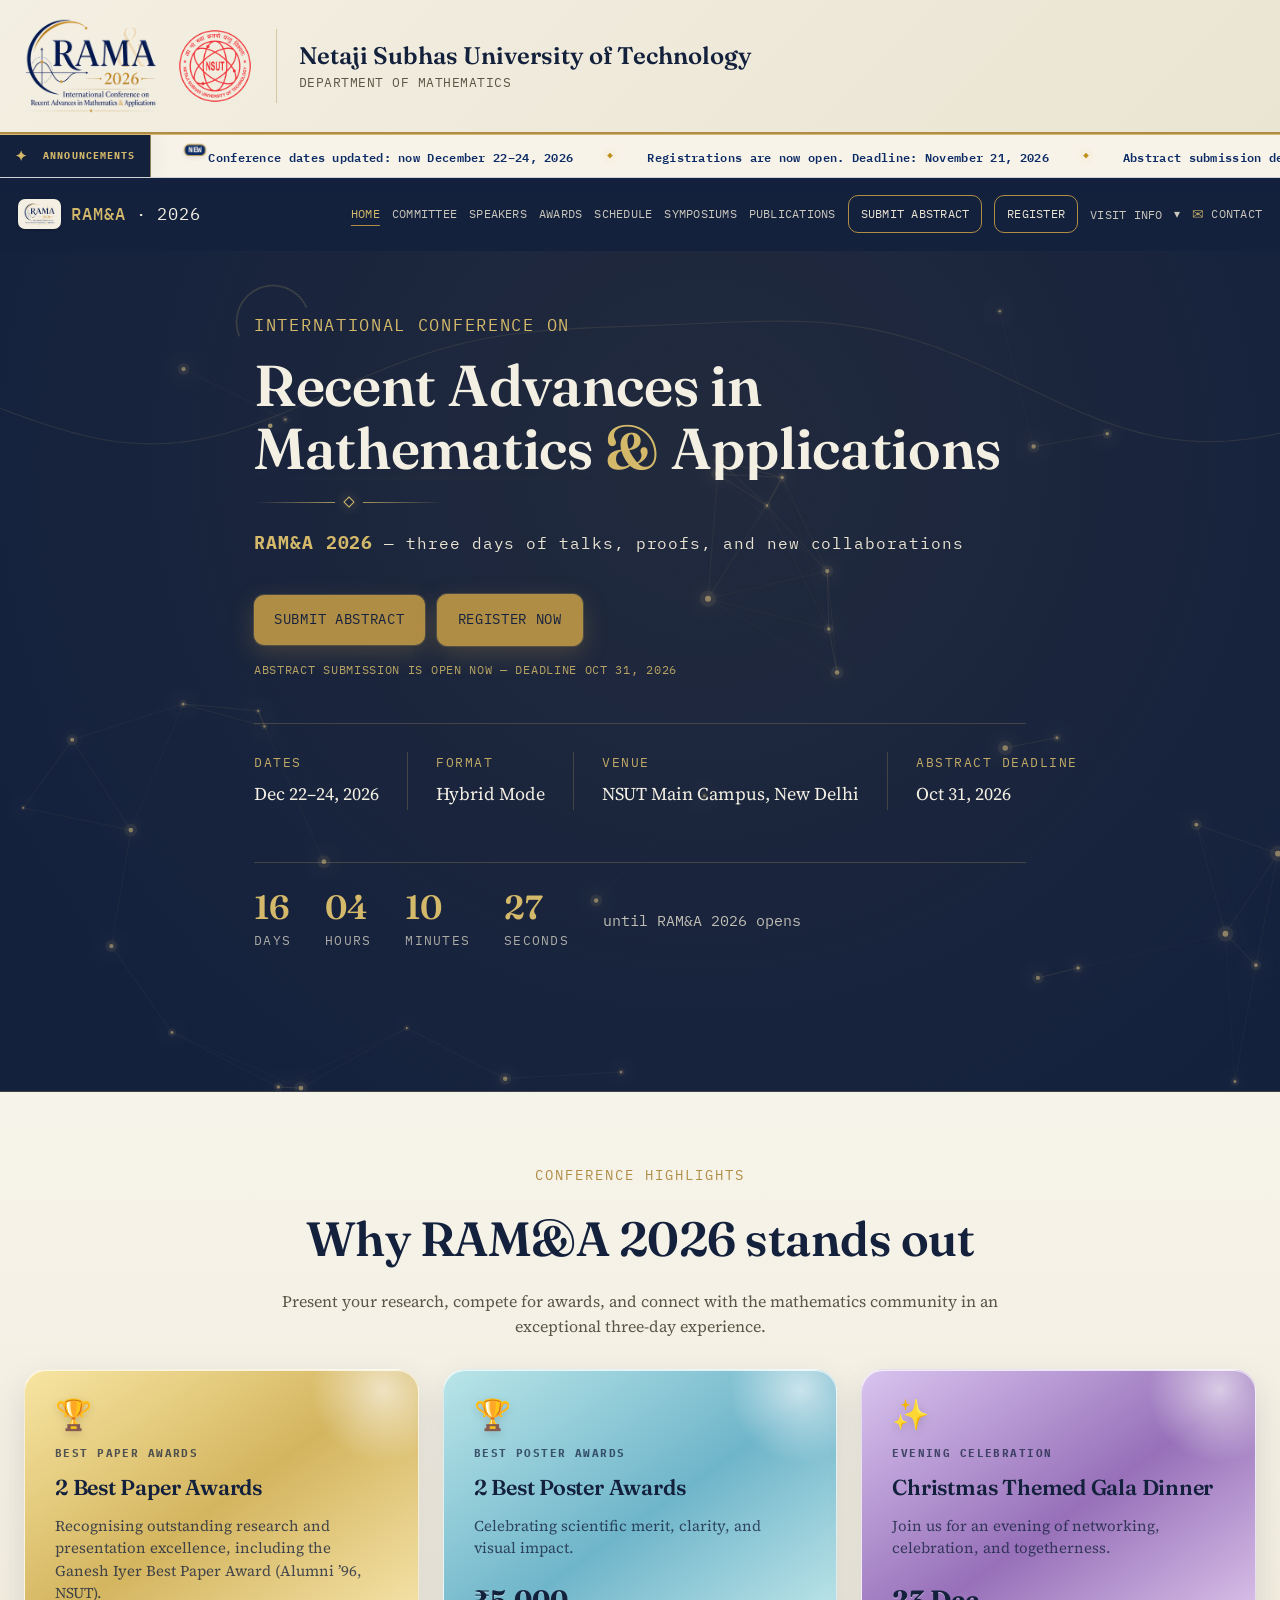
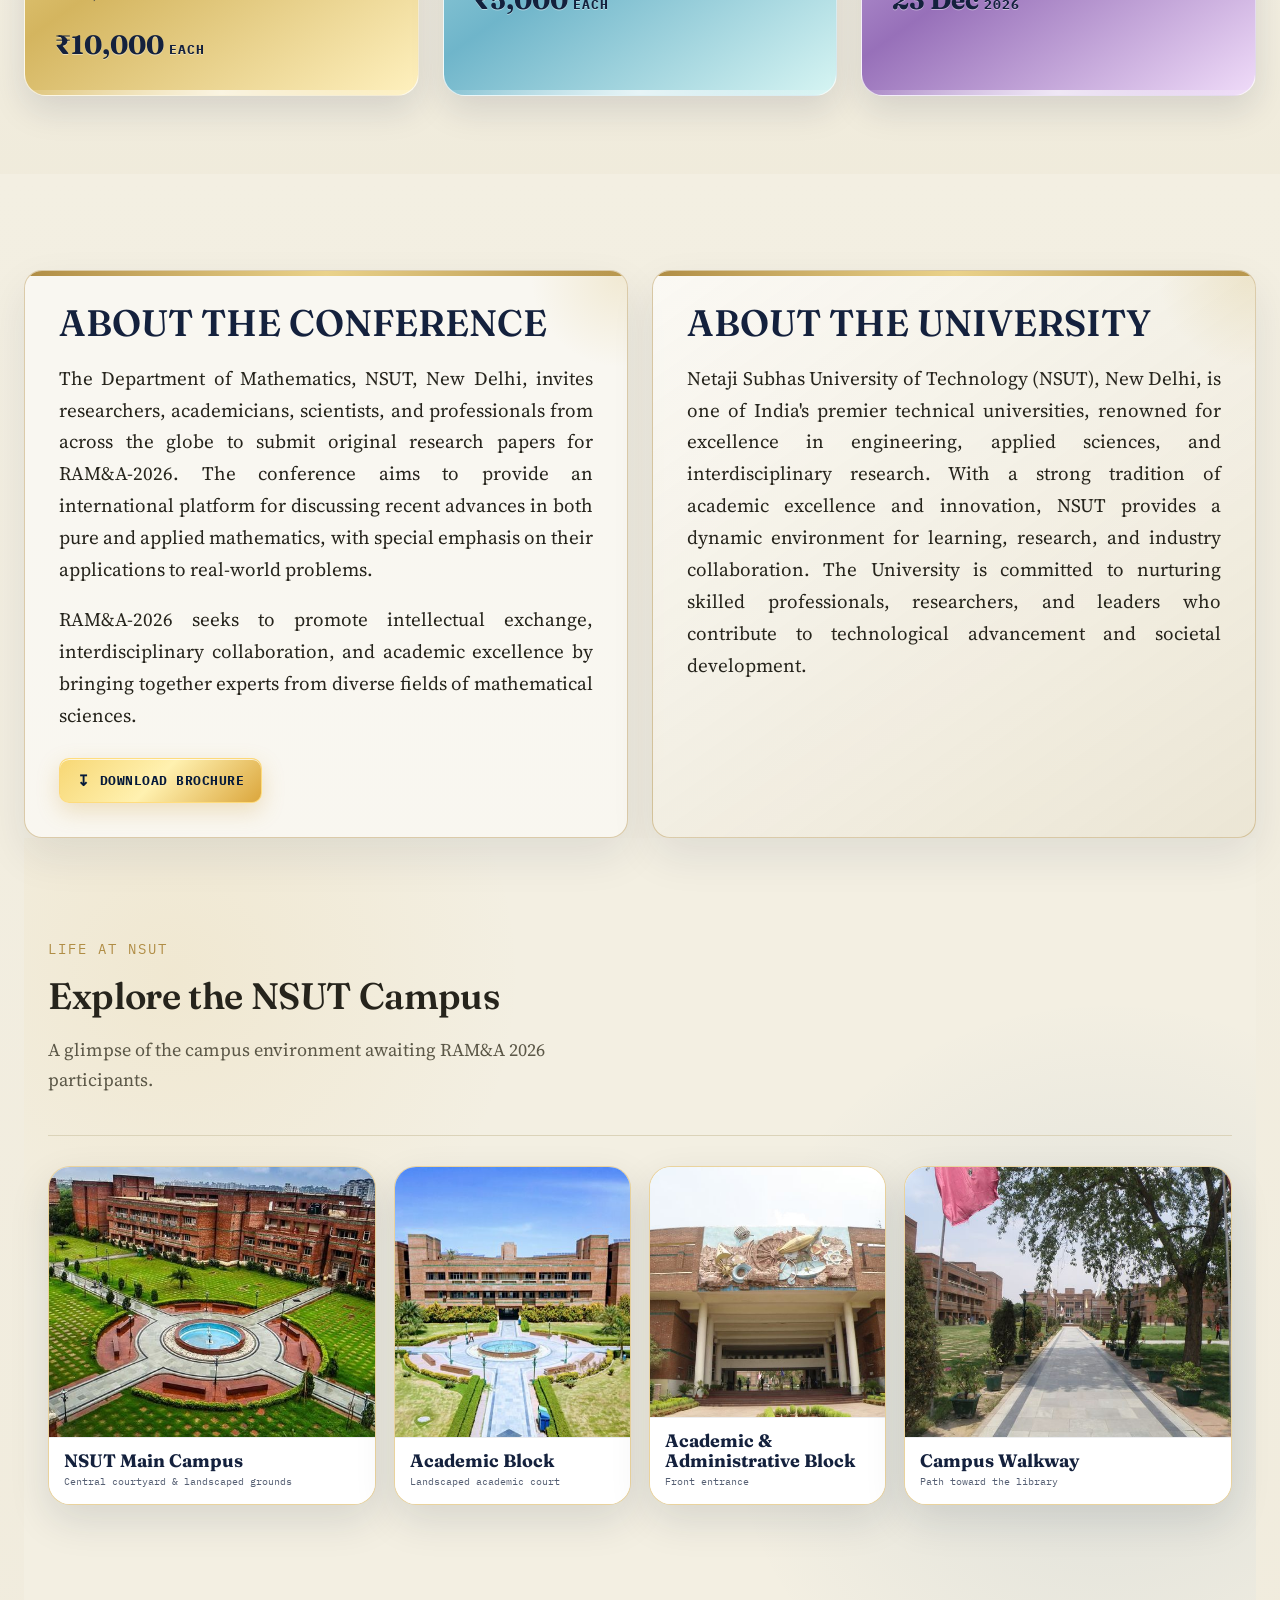
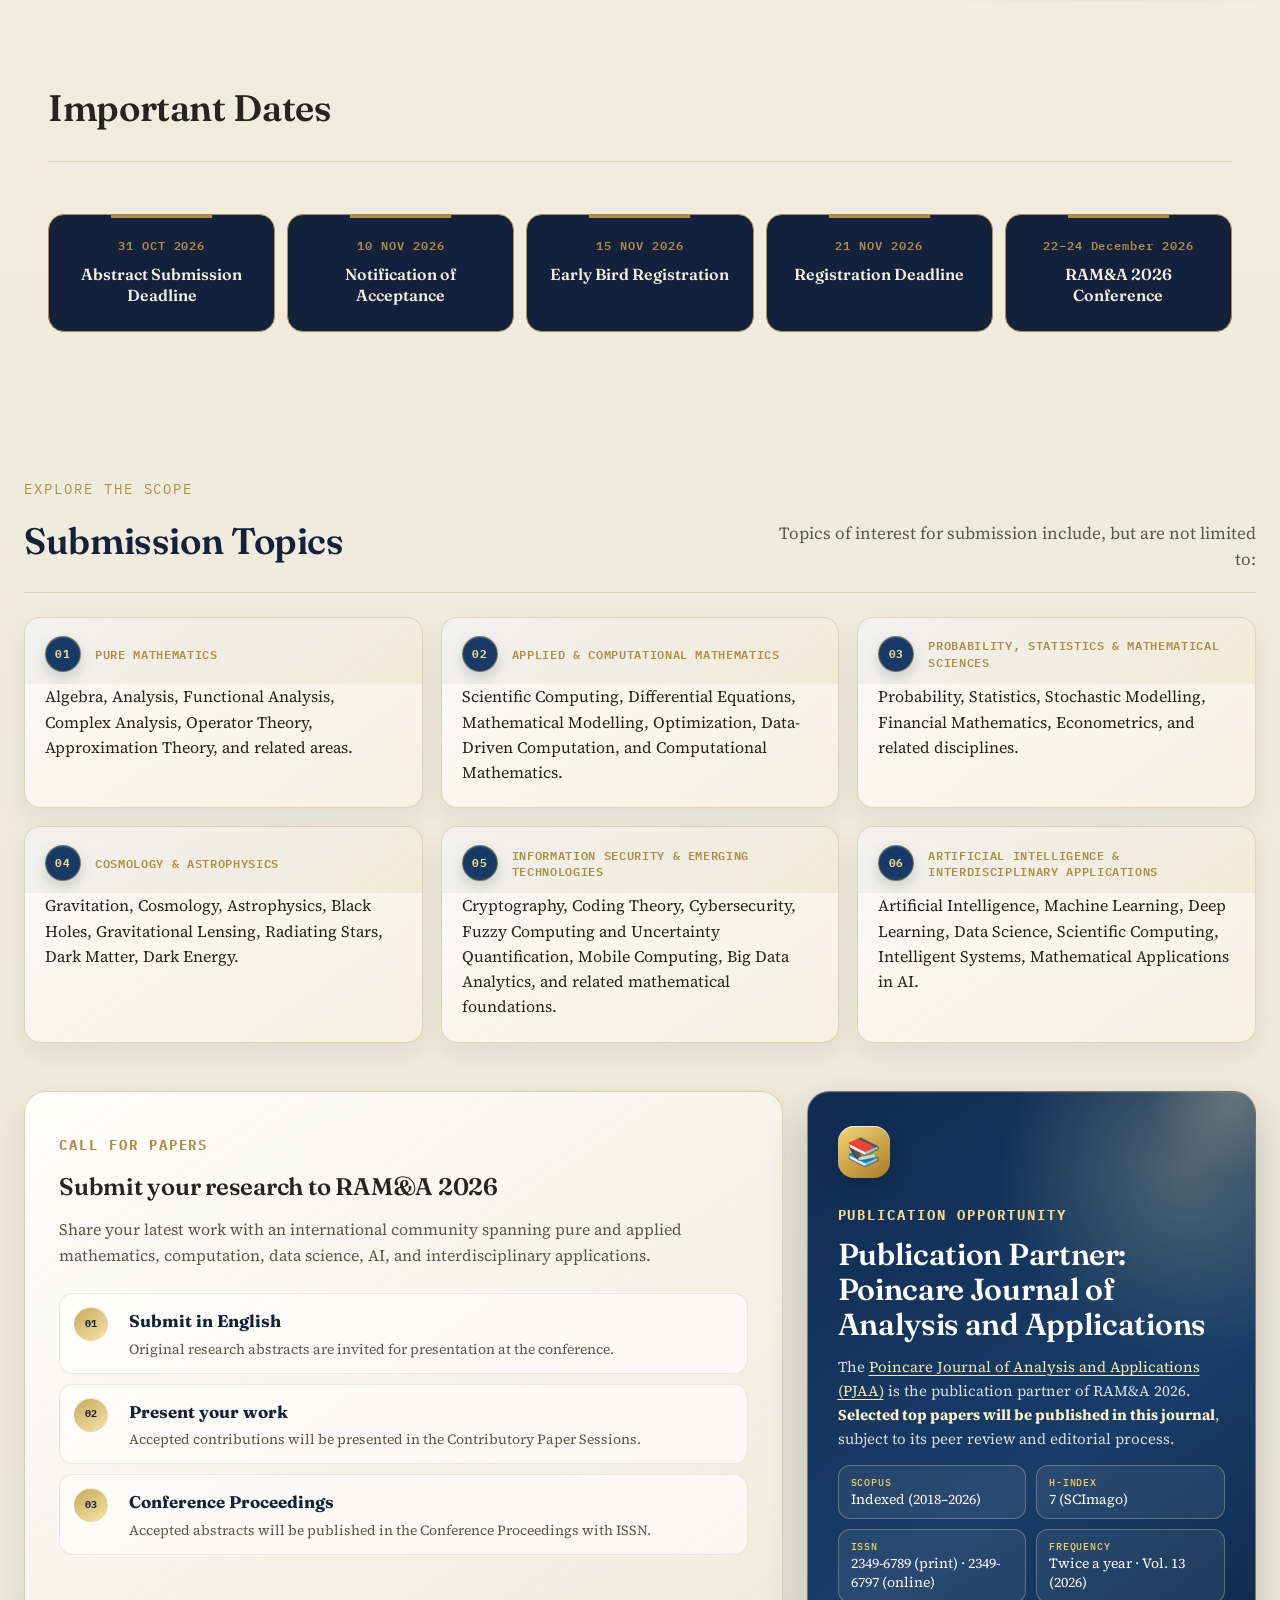
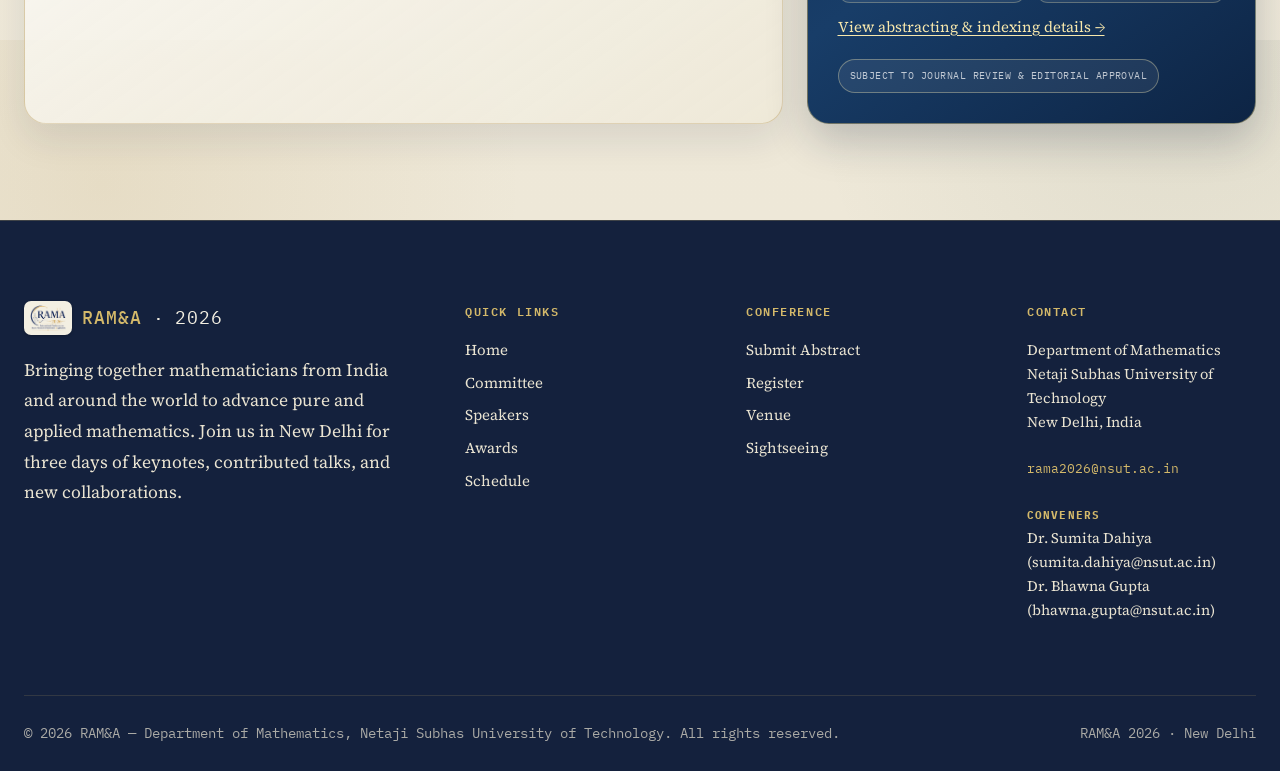
==== index.html @ f20a0851 "Add files via upload" ====
<!DOCTYPE html>

<html lang="en">
<head>
<meta charset="utf-8"/>
<meta content="width=device-width, initial-scale=1.0" name="viewport"/>
<title>RAM&amp;A 2026 — International Conference on Recent Advances in Mathematics &amp; Applications | NSUT, New Delhi</title>
<link href="attractions-embedded-png-1.png" rel="icon" type="image/png"/>
<link href="https://fonts.googleapis.com" rel="preconnect"/>
<link crossorigin="" href="https://fonts.gstatic.com" rel="preconnect"/>
<link as="style" href="https://fonts.googleapis.com/css2?family=Fraunces:ital,opsz,wght@0,9..144,300;0,9..144,500;0,9..144,600;1,9..144,300;1,9..144,400&amp;family=Source+Serif+4:opsz,wght@8..60,400;8..60,500;8..60,600&amp;family=IBM+Plex+Mono:wght@400;500&amp;display=swap" onload="this.onload=null;this.rel='stylesheet'" rel="preload"/><noscript><link href="https://fonts.googleapis.com/css2?family=Fraunces:ital,opsz,wght@0,9..144,300;0,9..144,500;0,9..144,600;1,9..144,300;1,9..144,400&amp;family=Source+Serif+4:opsz,wght@8..60,400;8..60,500;8..60,600&amp;family=IBM+Plex+Mono:wght@400;500&amp;display=swap" rel="stylesheet"/></noscript>
<link href="styles.css" rel="stylesheet"/>
<link href="favicon-16x16.png" rel="icon" sizes="16x16" type="image/png"/>
<link href="favicon-32x32.png" rel="icon" sizes="32x32" type="image/png"/>
<link href="apple-touch-icon.png" rel="apple-touch-icon" sizes="180x180"/>
<meta content="RAM&amp;A 2026 is an international conference on Recent Advances in Mathematics &amp; Applications, organized by the Department of Mathematics, NSUT, New Delhi, December 22–24, 2026." name="description"/><meta content="index, follow" name="robots"/><meta content="#14213D" name="theme-color"/><link href="https://rama2026.org/" rel="canonical"/><meta content="RAM&amp;A 2026 — International Conference on Recent Advances in Mathematics &amp; Applications | NSUT, New Delhi" property="og:title"/><meta content="RAM&amp;A 2026 is an international conference on Recent Advances in Mathematics &amp; Applications, organized by the Department of Mathematics, NSUT, New Delhi, December 22–24, 2026." property="og:description"/><meta content="https://rama2026.org/social-preview.jpg" property="og:image"/><meta content="1200" property="og:image:width"/><meta content="630" property="og:image:height"/><meta content="RAM&amp;A 2026 — International Conference on Recent Advances in Mathematics &amp; Applications" property="og:image:alt"/><meta content="https://rama2026.org/" property="og:url"/><meta content="website" property="og:type"/><meta content="RAM&amp;A 2026" property="og:site_name"/><meta content="summary_large_image" name="twitter:card"/><meta content="RAM&amp;A 2026 — International Conference on Recent Advances in Mathematics &amp; Applications | NSUT, New Delhi" name="twitter:title"/><meta content="RAM&amp;A 2026 is an international conference on Recent Advances in Mathematics &amp; Applications, organized by the Department of Mathematics, NSUT, New Delhi, December 22–24, 2026." name="twitter:description"/><meta content="https://rama2026.org/social-preview.jpg" name="twitter:image"/><meta content="RAM&amp;A 2026 — International Conference on Recent Advances in Mathematics &amp; Applications" name="twitter:image:alt"/><script type="application/ld+json">{
  "@context": "https://schema.org",
  "@type": "Event",
  "name": "RAM&A 2026 — International Conference on Recent Advances in Mathematics & Applications",
  "startDate": "2026-12-22",
  "endDate": "2026-12-24",
  "eventStatus": "https://schema.org/EventScheduled",
  "eventAttendanceMode": "https://schema.org/MixedEventAttendanceMode",
  "url": "https://rama2026.org/",
  "image": "https://rama2026.org/social-preview.jpg",
  "location": {
    "@type": "Place",
    "name": "Department of Mathematics, Netaji Subhas University of Technology",
    "address": {
      "@type": "PostalAddress",
      "addressLocality": "New Delhi",
      "addressCountry": "IN"
    }
  },
  "organizer": {
    "@type": "Organization",
    "name": "Department of Mathematics, Netaji Subhas University of Technology",
    "url": "https://nsut.ac.in/",
    "email": "rama2026@nsut.ac.in"
  }
}</script><script type="application/ld+json">{
  "@context": "https://schema.org",
  "@type": "Organization",
  "name": "Department of Mathematics, Netaji Subhas University of Technology",
  "url": "https://rama2026.org/",
  "logo": "https://rama2026.org/rama-logo.png",
  "email": "rama2026@nsut.ac.in"
}</script></head>
<body class="has-announcements">
<div class="top-banner">
<div class="top-banner-inner">
<div class="top-banner-logos">
<img alt="RAM&amp;A 2026 logo" class="tb-logo-rama" src="rama-logo.png" decoding="async">
<img alt="NSUT logo" class="tb-logo-nsut" src="attractions-embedded-png-3.png" decoding="async">
</div>
<div class="top-banner-divider"></div>
<div class="top-banner-text">
<div class="tb-uni-name">Netaji Subhas University of Technology</div>
<div class="tb-dept">Department of Mathematics</div>
</div>
</div>
</div><header class="site-nav">
<div class="nav-inner">
<a aria-label="RAM&amp;A 2026 Home" class="logo-home-link" href="index.html"><div class="logo">
<span class="logo-badge"><img alt="RAM&amp;A 2026 logo" class="logo-icon-img" src="rama-logo.png" decoding="async"></span>
<b>RAM&amp;A</b><span aria-hidden="true" class="logo-separator">·</span><span class="logo-year">2026</span>
</div></a>
<nav class="links" id="navLinks">
<a data-page="home" href="index.html">Home</a>
<a data-page="committee" href="committee.html">Committee</a>
<a data-page="speakers" href="speakers.html">Speakers</a>
<a data-page="awards" href="awards.html">Awards</a>
<a data-page="schedule" href="schedule.html">Schedule</a>
<a data-page="symposiums" href="symposiums.html">Symposiums</a>
<a data-page="publications" href="publications.html">Publications</a>
<a class="nav-abstract" data-page="abstract" href="abstract-submission.html">Submit Abstract</a>
<a class="nav-cta" data-page="register" href="register.html">Register</a>
<div class="nav-dropdown" data-page-group="visit">
<button aria-expanded="false" aria-haspopup="true" class="nav-dropdown-toggle" type="button">Visit Info <span aria-hidden="true" class="dropdown-arrow">▾</span></button>
<div class="nav-dropdown-menu">
<a data-page="venue" href="venue.html">Venue</a>
<a data-page="sightseeing" href="attractions.html">Sightseeing</a>
</div>
</div>
<a class="nav-contact" data-page="contact" href="contact.html"><span aria-hidden="true" class="nav-contact-icon">✉</span> Contact</a>
</nav>
<button aria-expanded="false" aria-label="Toggle navigation menu" class="menu-toggle" id="menuToggle">
<span></span><span></span><span></span>
</button>
</div>
<div aria-label="Announcements" class="announcement-banner" role="status">
<div class="announcement-label"><span class="announcement-label-icon" aria-hidden="true">✦</span><span>Announcements</span></div>
<div class="announcement-viewport">
<div aria-live="polite" class="announcement-track">
<div class="announcement-group">
<div class="announcement-text"><sup class="announcement-new">NEW</sup><span class="announcement-message">Conference dates updated: now December 22–24, 2026</span></div>
<div class="announcement-sep" aria-hidden="true">◆</div>
<div class="announcement-text"><span class="announcement-message">Registrations are now open. Deadline: November 21, 2026</span></div>
<div class="announcement-sep" aria-hidden="true">◆</div>
<div class="announcement-text"><span class="announcement-message">Abstract submission deadline: October 31, 2026</span></div>
<div class="announcement-sep" aria-hidden="true">◆</div>
<div class="announcement-text"><span class="announcement-message">Queries: rama2026@nsut.ac.in</span></div>
</div>
<div aria-hidden="true" class="announcement-group">
<div class="announcement-text"><sup class="announcement-new">NEW</sup><span class="announcement-message">Conference dates updated: now December 22–24, 2026</span></div>
<div class="announcement-sep" aria-hidden="true">◆</div>
<div class="announcement-text"><span class="announcement-message">Registrations are now open. Deadline: November 21, 2026</span></div>
<div class="announcement-sep" aria-hidden="true">◆</div>
<div class="announcement-text"><span class="announcement-message">Abstract submission deadline: October 31, 2026</span></div>
<div class="announcement-sep" aria-hidden="true">◆</div>
<div class="announcement-text"><span class="announcement-message">Queries: rama2026@nsut.ac.in</span></div>
</div>
</div>
</div>
</div>
</header><section class="hero">
<canvas aria-hidden="true" id="heroCanvas"></canvas>
<div class="wrap hero-inner">
<h1>
<span class="small-line">International Conference on</span>
<span class="big-line"><span class="hero-title-line hero-title-line-1">Recent Advances in</span><span class="hero-title-line hero-title-line-2"><span class="hero-title-math">Mathematics</span> <span class="hero-title-amp">&amp;</span> <span class="hero-title-apps">Applications</span></span></span>
<div class="hero-title-rule" aria-hidden="true"><span></span><i></i><span></span></div>
</h1>
<div class="acronym"><b>RAM&amp;A 2026</b> — three days of talks, proofs, and new collaborations</div>
<div class="hero-cta-block">
<div class="hero-cta-row">
<a class="btn btn-primary btn-hero-cta" href="abstract-submission.html">Submit Abstract</a>
<a class="btn btn-hero-register" href="https://forms.gle/7w5G53Ys427PZCkbA" target="_blank" rel="noopener noreferrer">Register Now</a>
</div>
<div class="hero-cta-note">Abstract submission is open now — deadline Oct 31, 2026</div>
</div>
<div class="hero-meta">
<div class="item">
<div class="label">Dates</div>
<div class="value">Dec 22–24, 2026</div>
</div>
<div class="item">
<div class="label">Format</div>
<div class="value">Hybrid Mode</div>
</div>
<div class="item">
<div class="label">Venue</div>
<div class="value">NSUT Main Campus, New Delhi</div>
</div>
<div class="item">
<div class="label">Abstract deadline</div>
<div class="value">Oct 31, 2026</div>
</div>
</div>
<div aria-label="Countdown to conference" class="countdown" id="countdown">
<div class="unit"><span class="num" id="cd-days">00</span><span class="lbl">Days</span></div>
<div class="unit"><span class="num" id="cd-hours">00</span><span class="lbl">Hours</span></div>
<div class="unit"><span class="num" id="cd-mins">00</span><span class="lbl">Minutes</span></div>
<div class="unit"><span class="num" id="cd-secs">00</span><span class="lbl">Seconds</span></div>
<div class="unit countdown-until">until RAM&amp;A 2026 opens</div>
</div>
</div>
</section>
<section class="submission-highlights" aria-label="Highlights">
<div class="wrap">
<div class="highlights-heading reveal">
<span class="eyebrow">Conference Highlights</span>
<h2>Why RAM&amp;A 2026 stands out</h2>
<p>Present your research, compete for awards, and connect with the mathematics community in an exceptional three-day experience.</p>
</div>
<div class="submission-highlights-grid reveal">
<div class="submission-highlight">
<span class="sh-icon">🏆</span>
<span class="sh-kicker">Best Paper Awards</span>
<h3>2 Best Paper Awards</h3>
<p>Recognising outstanding research and presentation excellence, including the Ganesh Iyer Best Paper Award (Alumni ’96, NSUT).</p>
<span class="sh-value">₹10,000 <small>each</small></span>
</div>
<div class="submission-highlight">
<span class="sh-icon">🏆</span>
<span class="sh-kicker">Best Poster Awards</span>
<h3>2 Best Poster Awards</h3>
<p>Celebrating scientific merit, clarity, and visual impact.</p>
<span class="sh-value">₹5,000 <small>each</small></span>
</div>
<div class="submission-highlight">
<span class="sh-icon">✨</span>
<span class="sh-kicker">Evening Celebration</span>
<h3>Christmas Themed Gala Dinner</h3>
<p>Join us for an evening of networking, celebration, and togetherness.</p>
<span class="sh-value">23 Dec <small>2026</small></span>
</div>
</div>
</div>
</section>
<section id="about" class="about-section">
<div class="wrap">
<div class="about-grid reveal">
<div class="about-col about-card about-card-conference">
<div class="about-card-top"><span class="about-card-label">ABOUT THE CONFERENCE</span></div>

<p>The Department of Mathematics, NSUT, New Delhi, invites researchers, academicians, scientists, and professionals from across the globe to submit original research papers for RAM&amp;A-2026. The conference aims to provide an international platform for discussing recent advances in both pure and applied mathematics, with special emphasis on their applications to real-world problems.</p>
<p>RAM&amp;A-2026 seeks to promote intellectual exchange, interdisciplinary collaboration, and academic excellence by bringing together experts from diverse fields of mathematical sciences.</p>
<a class="btn btn-hero-brochure about-brochure-cta" href="RAM%26A-Brochure.pdf" download="RAM&amp;A-Brochure.pdf">Download Brochure</a>
</div>
<div class="about-col about-card about-card-university">
<div class="about-card-top"><span class="about-card-label">ABOUT THE UNIVERSITY</span></div>

<p class="topics-intro">Netaji Subhas University of Technology (NSUT), New Delhi, is one of India's premier technical universities, renowned for excellence in engineering, applied sciences, and interdisciplinary research. With a strong tradition of academic excellence and innovation, NSUT provides a dynamic environment for learning, research, and industry collaboration. The University is committed to nurturing skilled professionals, researchers, and leaders who contribute to technological advancement and societal development.</p>
</div>
</div>
<section class="campus-gallery-section" id="campus-gallery">
<div class="wrap">
<div class="section-head gallery-head reveal">
<div>
<span class="eyebrow">LIFE AT NSUT</span>
<h2>Explore the NSUT Campus</h2>
<p>A glimpse of the campus environment awaiting RAM&amp;A 2026 participants.</p>
</div>
</div>
<div class="campus-gallery-grid reveal" aria-label="NSUT campus photo gallery">
<figure class="campus-photo campus-photo--wide">
<img src="campus-courtyard.jpg" srcset="campus-courtyard-640.jpg 640w, campus-courtyard.jpg 1100w" sizes="(max-width: 640px) 50vw, (max-width: 980px) 45vw, 320px" alt="NSUT main campus courtyard with landscaped lawns and central fountain" loading="lazy" decoding="async">
<figcaption><strong>NSUT Main Campus</strong><span>Central courtyard &amp; landscaped grounds</span></figcaption>
</figure>
<figure class="campus-photo">
<img src="campus-academic-block.jpg" srcset="campus-academic-block-640.jpg 640w, campus-academic-block.jpg 1100w" sizes="(max-width: 640px) 50vw, (max-width: 980px) 45vw, 320px" alt="NSUT academic block with central fountain" loading="lazy" decoding="async">
<figcaption><strong>Academic Block</strong><span>Landscaped academic court</span></figcaption>
</figure>
<figure class="campus-photo">
<img src="campus-admin-block.jpg" srcset="campus-admin-block-640.jpg 640w, campus-admin-block.jpg 1100w" sizes="(max-width: 640px) 50vw, (max-width: 980px) 45vw, 320px" alt="NSUT academic and administrative block entrance" loading="lazy" decoding="async">
<figcaption><strong>Academic &amp; Administrative Block</strong><span>Front entrance</span></figcaption>
</figure>
<figure class="campus-photo campus-photo--wide">
<img src="campus-walkway.jpg" srcset="campus-walkway-640.jpg 640w, campus-walkway.jpg 1100w" sizes="(max-width: 640px) 50vw, (max-width: 980px) 45vw, 320px" alt="Path connecting NSUT academic and administrative blocks to the library" loading="lazy" decoding="async">
<figcaption><strong>Campus Walkway</strong><span>Path toward the library</span></figcaption>
</figure>
</div>
</div>
</section>
<section class="important-dates-section" id="important-dates">
<div class="wrap">
<div class="section-head">
<h2>Important Dates</h2>
</div>
<div class="important-dates-grid reveal">
<div class="date-card">
<div class="date-card-date">31 OCT 2026</div>
<div class="date-card-title">Abstract Submission Deadline</div>
</div>
<div class="date-card">
<div class="date-card-date">10 NOV 2026</div>
<div class="date-card-title">Notification of Acceptance</div>
</div>
<div class="date-card featured">
<div class="date-card-date">15 NOV 2026</div>
<div class="date-card-title">Early Bird Registration</div>
</div>
<div class="date-card">
<div class="date-card-date">21 NOV 2026</div>
<div class="date-card-title">Registration Deadline</div>
</div>
<div class="date-card conference-date">
<div class="date-card-date">22–24 December 2026</div>
<div class="date-card-title">RAM&amp;A 2026 Conference</div>
</div>
</div>
</div>
</section>
<div class="topics-block reveal" id="topics">
<div class="topics-header">
<div><span class="eyebrow">EXPLORE THE SCOPE</span><h3 class="sub-heading">Submission Topics</h3></div>
<p class="topics-intro">Topics of interest for submission include, but are not limited to:</p>
</div>
<div class="topics-list">
<div class="topic-item">
<div class="topic-top"><span class="topic-index">01
</span><span class="topic-name">Pure Mathematics</span></div>
<div class="topic-desc">Algebra, Analysis, Functional Analysis, Complex Analysis, Operator Theory, Approximation Theory, and related areas.</div>
</div>
<div class="topic-item">
<div class="topic-top"><span class="topic-index">02</span><span class="topic-name">Applied &amp; Computational Mathematics</span></div>
<div class="topic-desc">Scientific Computing, Differential Equations, Mathematical Modelling, Optimization, Data-Driven Computation, and Computational Mathematics.</div>
</div>
<div class="topic-item">
<div class="topic-top"><span class="topic-index">03</span><span class="topic-name">Probability, Statistics &amp; Mathematical Sciences</span></div>
<div class="topic-desc">Probability, Statistics, Stochastic Modelling, Financial Mathematics, Econometrics, and related disciplines.</div>
</div>
<div class="topic-item">
<div class="topic-top"><span class="topic-index">04</span><span class="topic-name">Cosmology &amp; Astrophysics</span></div>
<div class="topic-desc">Gravitation, Cosmology, Astrophysics, Black Holes, Gravitational Lensing, Radiating Stars, Dark Matter, Dark Energy.</div>
</div>
<div class="topic-item">
<div class="topic-top"><span class="topic-index">05</span><span class="topic-name">Information Security &amp; Emerging Technologies</span></div>
<div class="topic-desc">Cryptography, Coding Theory, Cybersecurity, Fuzzy Computing and Uncertainty Quantification, Mobile Computing, Big Data Analytics, and related mathematical foundations.</div>
</div>
<div class="topic-item">
<div class="topic-top"><span class="topic-index">06</span><span class="topic-name">Artificial Intelligence &amp; Interdisciplinary Applications</span></div>
<div class="topic-desc">Artificial Intelligence, Machine Learning, Deep Learning, Data Science, Scientific Computing, Intelligent Systems, Mathematical Applications in AI.</div>
</div>

</div>
<div class="cfp-section" id="call-for-papers">
<div class="cfp-panel cfp-main">
<div class="cfp-panel-head">
<span class="cfp-kicker">CALL FOR PAPERS</span>
<h3 class="sub-heading">Submit your research to RAM&amp;A 2026</h3>
<p class="cfp-lead">Share your latest work with an international community spanning pure and applied mathematics, computation, data science, AI, and interdisciplinary applications.</p>
</div>
<div class="cfp-points">
<div class="cfp-point">
<span class="cfp-point-no">01</span>
<div><strong>Submit in English</strong><span>Original research abstracts are invited for presentation at the conference.</span></div>
</div>
<div class="cfp-point">
<span class="cfp-point-no">02</span>
<div><strong>Present your work</strong><span>Accepted contributions will be presented in the Contributory Paper Sessions.</span></div>
</div>
<div class="cfp-point">
<span class="cfp-point-no">03</span>
<div><strong>Conference Proceedings</strong><span>Accepted abstracts will be published in the Conference Proceedings with ISSN.</span></div>
</div>
</div>
</div>
<div class="cfp-panel publication-panel">
<div class="publication-glow" aria-hidden="true"></div>
<div class="pub-icon">📚</div>
<span class="cfp-kicker">PUBLICATION OPPORTUNITY</span>
<h3>Publication Partner: Poincare Journal of Analysis and Applications</h3>
<p>The <a class="journal-link" href="https://www.pjaa.poincarepublishers.com" rel="noopener" target="_blank">Poincare Journal of Analysis and Applications (PJAA)</a> is the publication partner of RAM&amp;A 2026. <strong>Selected top papers will be published in this journal</strong>, subject to its peer review and editorial process.</p>
<ul class="journal-metrics" aria-label="Journal metrics">
<li><strong>Scopus</strong><span>Indexed (2018–2026)</span></li>
<li><strong>H-index</strong><span>7 (SCImago)</span></li>
<li><strong>ISSN</strong><span>2349-6789 (print) · 2349-6797 (online)</span></li>
<li><strong>Frequency</strong><span>Twice a year · Vol. 13 (2026)</span></li>
</ul>
<p class="publication-note"><a class="journal-link" href="https://www.pjaa.poincarepublishers.com/abstracting-and-indexing/" rel="noopener" target="_blank">View abstracting &amp; indexing details →</a></p>
<div class="publication-tag">Subject to journal review &amp; editorial approval</div>
</div>
</div>

</div>
</div>
</section><button aria-label="Back to top" class="back-to-top" id="backToTop" type="button">↑<span>Top</span></button>
<footer>
<div class="wrap">
<div class="footer-grid">
<div class="footer-brand">
<div class="logo">
<span class="logo-badge"><span class="logo-icon"><img alt="RAM&amp;A logo" class="logo-icon-img" src="rama-logo.png" decoding="async"></span></span>
<b>RAM&amp;A</b><span class="logo-separator" aria-hidden="true">·</span><span class="logo-year">2026</span>
        </div>
<p class="footer-tagline">Bringing together mathematicians from India and around the world to advance pure and applied mathematics. Join us in New Delhi for three days of keynotes, contributed talks, and new collaborations.</p>
</div>
<div class="footer-col">
<h4>Quick Links</h4>
<nav class="footer-links">
<a href="index.html">Home</a>
<a href="committee.html">Committee</a>
<a href="speakers.html">Speakers</a>
<a href="awards.html">Awards</a>
<a href="schedule.html">Schedule</a>
</nav>
</div>
<div class="footer-col">
<h4>Conference</h4>
<nav class="footer-links">
<a href="abstract-submission.html">Submit Abstract</a>
<a href="register.html">Register</a>
<a href="venue.html">Venue</a>
<a href="attractions.html">Sightseeing</a>
</nav>
</div>
<div class="footer-col footer-contact-col">
<h4>Contact</h4>
<p>Department of Mathematics<br/>Netaji Subhas University of Technology<br/>New Delhi, India</p>
<a class="footer-email" href="mailto:rama2026@nsut.ac.in">rama2026@nsut.ac.in</a>
<p class="footer-conveners"><strong>Conveners</strong><br/>Dr. Sumita Dahiya (<a href="mailto:sumita.dahiya@nsut.ac.in">sumita.dahiya@nsut.ac.in</a>)<br/>Dr. Bhawna Gupta (<a href="mailto:bhawna.gupta@nsut.ac.in">bhawna.gupta@nsut.ac.in</a>)</p>
</div>
</div>
<div class="footer-bottom">
<span>© 2026 RAM&amp;A — Department of Mathematics, Netaji Subhas University of Technology. All rights reserved.</span>
<span>RAM&amp;A 2026 · New Delhi</span>
</div>
</div>
</footer><script defer="True" src="site.js"></script><script defer src="performance.js"></script>
</body>
</html>
---- styles.css ----
:root{--ink:#14213d;--ink-2:#1f2e52;--ink-line:rgba(212,185,106,0.22);--vellum:#f3efe2;--vellum-2:#eae4d2;--paper-text:#26241c;--paper-text-soft:#5b5747;--brass:#b08d45;--brass-light:#d4b96a;--forest:#35513f;--rule:#dbd3b9;--max:1280px}*{box-sizing:border-box}html{scroll-behavior:smooth}body{margin:0;background:var(--vellum);color:var(--paper-text);font-family:'Source Serif 4',serif;font-size:20.5px;line-height:1.68;-webkit-font-smoothing:antialiased}h1,h2,h3,h4{font-family:'Fraunces',serif;font-weight:600;margin:0;letter-spacing:-.01em}.mono{font-family:'IBM Plex Mono',monospace}a{color:inherit}img,svg{display:block;max-width:100%}.wrap{max-width:var(--max);margin:0 auto;padding:0 24px}.eyebrow{font-family:'IBM Plex Mono',monospace;font-size:14px;letter-spacing:.14em;text-transform:uppercase;color:var(--brass)}section{padding:96px 0;scroll-margin-top:206px}body.inner-page{padding-top:var(--fixed-bars-h,206px)}.top-banner{position:fixed;top:0;left:0;right:0;z-index:60;background:linear-gradient(135deg,var(--vellum) 0,var(--vellum-2) 100%);border-bottom:2px solid var(--brass)}.top-banner-inner{max-width:var(--max);margin:0 auto;padding:18px 24px;display:flex;align-items:center;gap:22px}.top-banner-logos{display:flex;align-items:center;gap:18px;flex-shrink:0}.top-banner-logos img{display:block}.tb-logo-rama{height:96px;width:auto}.tb-logo-nsut{height:66px;width:auto}.top-banner-divider{width:1px;height:74px;background:var(--brass);opacity:.4;flex-shrink:0}.top-banner-text{display:flex;flex-direction:column;justify-content:center;line-height:1.3}.tb-uni-name{font-family:'Fraunces',serif;font-weight:600;font-size:24px;color:var(--ink)}.tb-dept{font-family:'IBM Plex Mono',monospace;font-size:13px;letter-spacing:.04em;text-transform:uppercase;color:var(--paper-text-soft);margin-top:4px}header.site-nav{position:fixed;top:134px;left:0;right:0;z-index:50;background:var(--ink);backdrop-filter:none;-webkit-backdrop-filter:none;border-bottom:1px solid transparent;transition:background .3s ease,border-color .3s ease,box-shadow .3s ease}header.site-nav.scrolled{background:var(--ink);border-bottom-color:var(--ink-line);box-shadow:0 12px 30px rgba(10,16,30,0.25)}.nav-inner{max-width:var(--max);margin:0 auto;padding:0 32px;height:72px;display:flex;align-items:center;justify-content:space-between;transition:height .3s ease}header.site-nav.scrolled .nav-inner{height:64px}.logo{font-family:'IBM Plex Mono',monospace;color:var(--vellum);font-size:17px;letter-spacing:.06em;display:flex;align-items:center;gap:10px}.logo-icon{flex:none;display:block}.logo-badge{flex:none;display:flex;align-items:center;justify-content:center;background:var(--vellum);border-radius:7px;padding:4px 6px;box-shadow:0 1px 3px rgba(0,0,0,0.25)}.logo-icon-img{display:block;height:22px;width:auto}.footer-brand .logo-icon-img{height:26px}.logo b{color:var(--brass-light);font-weight:500}nav.links{display:flex;gap:18px;align-items:center;flex-wrap:wrap;justify-content:flex-end}nav.links a{color:var(--vellum-2);text-decoration:none;font-family:'IBM Plex Mono',monospace;font-size:13.5px;letter-spacing:.04em;text-transform:uppercase;opacity:.85;transition:opacity .2s,color .2s}nav.links a:hover{opacity:1;color:var(--brass-light)}.nav-abstract{background:transparent;color:var(--vellum-2) !important;border:1px solid var(--brass);padding:9px 18px !important;border-radius:2px;opacity:1 !important}.nav-abstract:hover{background:var(--brass);color:var(--ink) !important}.nav-cta{border:1px solid var(--brass);padding:9px 18px !important;border-radius:2px}.menu-toggle{display:none;background:0;border:0;cursor:pointer;padding:8px}.menu-toggle span{display:block;width:22px;height:2px;background:var(--vellum);margin:5px 0}.hero{position:relative;background:var(--ink);color:var(--vellum);padding:274px 0 140px;overflow:hidden;border-bottom:1px solid var(--ink-line)}.announcement-banner{position:fixed;left:0;right:0;top:134px;bottom:auto;width:100%;height:42px;display:flex;align-items:center;overflow:hidden;background:#fffdf8;border-top:1px solid rgba(212,185,106,.65);border-bottom:1px solid rgba(20,33,61,.12);color:var(--ink);z-index:61;box-shadow:0 5px 16px rgba(20,33,61,.08)}.announcement-label{position:relative;z-index:5;flex:0 0 auto;height:100%;display:flex;align-items:center;padding:0 17px;background:#fffdf8;color:var(--ink);border-right:1px solid rgba(212,185,106,.7);font-family:'IBM Plex Mono',monospace;font-size:11px;font-weight:700;letter-spacing:.12em;text-transform:uppercase;box-shadow:8px 0 16px rgba(20,33,61,.06)}.announcement-label-icon{color:var(--brass);margin-right:7px}.announcement-viewport{flex:1 1 auto;min-width:0;height:100%;overflow:hidden;display:flex;align-items:center;position:relative}.announcement-track{display:flex;width:max-content;min-width:max-content;flex:0 0 auto;animation:announcement-scroll 42s linear infinite;will-change:transform}.announcement-group{display:flex;align-items:center;flex:0 0 auto;width:max-content}.announcement-text{flex:0 0 auto;padding:0 52px;color:var(--ink);font-family:'IBM Plex Mono',monospace;font-size:12.5px;letter-spacing:.025em;line-height:1;white-space:nowrap}.announcement-new{display:inline-block;position:relative;top:-.45em;margin-right:.45em;padding:.18em .42em .2em;border-radius:4px;background:var(--ink);color:#fffdf8;font-family:'IBM Plex Mono',monospace;font-size:.62em;font-weight:900;letter-spacing:.08em;line-height:1;box-shadow:0 0 0 1px rgba(212,185,106,.7),0 3px 8px rgba(20,33,61,.18);animation:announcement-new-pulse 1.8s ease-in-out infinite}@keyframes announcement-new-pulse{0%,100%{transform:scale(1);filter:brightness(1)}50%{transform:scale(1.05);filter:brightness(1.08)}}.announcement-sep{color:var(--brass);font-size:9px;opacity:.85}@keyframes announcement-scroll{from{transform:translateX(0)}to{transform:translateX(-50%)}}@media(prefers-reduced-motion:reduce){.announcement-track,.announcement-new{animation:none}}body.has-announcements header.site-nav{top:172px}body.has-announcements .top-banner{height:134px}body.has-announcements .announcement-banner{top:134px;bottom:auto}body.has-announcements .hero{padding-top:312px}.hero-inner{position:relative;z-index:2;max-width:820px}.venue-bg-photo{position:absolute;inset:0;background-size:cover;background-position:center 30%;background-repeat:no-repeat;filter:blur(4px);transform:scale(1.05);z-index:0}#heroCanvas{position:absolute;inset:0;width:100%;height:100%;z-index:1;display:block;opacity:.86}.hero-logos{display:flex;align-items:center;gap:26px;margin-bottom:32px}.hero-logo-chip{display:flex;align-items:center;justify-content:center;background:var(--vellum);border-radius:10px;padding:8px 12px;box-shadow:0 4px 14px rgba(0,0,0,0.28)}.hero-logo-chip img{display:block;height:64px;width:auto}.hero-logo-plain{display:block;height:82px;width:auto}.hero .eyebrow{margin-bottom:22px;display:block}.hero h1{color:var(--vellum);max-width:820px;position:relative;isolation:isolate}.hero h1::before{content:'';position:absolute;left:-18px;top:-26px;width:72px;height:72px;border:1px solid rgba(212,185,106,.28);border-right-color:transparent;border-bottom-color:transparent;border-radius:50%;transform:rotate(-25deg);animation:hero-orbit-in 1.8s cubic-bezier(.2,.75,.2,1) both;pointer-events:none;z-index:-1}.hero h1 .small-line{display:block;font-family:'IBM Plex Mono',monospace;font-size:17px;font-weight:400;letter-spacing:.1em;text-transform:uppercase;color:var(--brass-light);margin-bottom:14px;opacity:0;transform:translateY(18px);animation:hero-fade-up .72s cubic-bezier(.2,.7,.2,1) .16s forwards}.hero h1 .big-line{display:block;font-size:clamp(2.2rem,4.6vw,3.6rem);line-height:1.10;font-weight:600}.hero-title-line{display:block;overflow:hidden}.hero-title-line-1{opacity:0;transform:translateY(42px);animation:hero-title-reveal .85s cubic-bezier(.18,.72,.2,1) .48s forwards}.hero-title-line-2{opacity:0;transform:translateY(48px);animation:hero-title-reveal .95s cubic-bezier(.18,.72,.2,1) .68s forwards}.hero-title-math{color:var(--vellum);position:relative;display:inline-block}.hero-title-math::after{content:'';position:absolute;left:-3%;right:-3%;bottom:-4px;height:2px;background:linear-gradient(90deg,transparent,var(--brass-light),transparent);transform:scaleX(0);transform-origin:left center;animation:hero-shimmer .9s ease 1.52s forwards;filter:drop-shadow(0 0 8px rgba(212,185,106,.32))}.hero-title-amp{color:var(--brass-light);display:inline-block;animation:hero-amp-glow 1.1s ease-in-out 1.38s 2}.hero-title-apps{color:var(--vellum)}.hero-title-rule{display:flex;align-items:center;gap:10px;width:190px;margin-top:18px;opacity:0;transform:translateY(10px);animation:hero-fade-up .65s ease 1.45s forwards}.hero-title-rule span{height:1px;flex:1;background:linear-gradient(90deg,transparent,rgba(212,185,106,.75))}.hero-title-rule span:last-child{background:linear-gradient(90deg,rgba(212,185,106,.75),transparent)}.hero-title-rule i{display:block;width:8px;height:8px;border:1px solid var(--brass-light);transform:rotate(45deg);box-shadow:0 0 12px rgba(212,185,106,.35)}@keyframes hero-fade-up{to{opacity:1;transform:none}}@keyframes hero-title-reveal{0%{opacity:0;transform:translateY(42px);filter:blur(5px)}60%{opacity:1}100%{opacity:1;transform:translateY(0);filter:blur(0)}}@keyframes hero-orbit-in{0%{opacity:0;transform:rotate(-25deg) scale(.55)}100%{opacity:1;transform:rotate(22deg) scale(1)}}@keyframes hero-shimmer{to{transform:scaleX(1)}}@keyframes hero-amp-glow{0%,100%{text-shadow:0 0 0 rgba(212,185,106,0)}50%{text-shadow:0 0 18px rgba(212,185,106,.48)}}@media(prefers-reduced-motion:reduce){.hero h1::before,.hero h1 .small-line,.hero-title-line-1,.hero-title-line-2,.hero-title-rule,.hero-title-math::after,.hero-title-amp{animation:none !important;opacity:1 !important;transform:none !important;filter:none !important}}.hero .acronym{margin-top:22px;font-family:'IBM Plex Mono',monospace;font-size:15.5px;letter-spacing:.06em;color:var(--vellum-2)}.hero .acronym b{color:var(--brass-light);font-size:18px}.hero-meta{margin-top:44px;display:flex;flex-wrap:nowrap;gap:0;border-top:1px solid var(--ink-line);padding-top:28px}.hero-meta .item{padding-right:28px;margin-right:28px;border-right:1px solid var(--ink-line);white-space:nowrap}.hero-meta .item:last-child{border-right:0}.hero-meta .item .label{font-family:'IBM Plex Mono',monospace;font-size:12.5px;text-transform:uppercase;letter-spacing:.12em;color:var(--brass-light);opacity:.9}.hero-meta .item .value{margin-top:6px;font-size:18px;color:var(--vellum)}.hero-ctas{margin-top:44px;display:flex;gap:16px;flex-wrap:wrap;align-items:center}.cta-note{font-family:'IBM Plex Mono',monospace;font-size:14px;color:var(--vellum-2);opacity:.75;font-style:italic}.countdown{margin-top:52px;display:flex;align-items:baseline;gap:34px;flex-wrap:wrap;padding-top:28px;border-top:1px solid var(--ink-line)}.countdown .unit{text-align:left}.countdown .num{display:block;font-family:'Fraunces',serif;font-weight:600;font-size:2.1rem;color:var(--brass-light);line-height:1;font-variant-numeric:tabular-nums}.countdown .lbl{display:block;margin-top:6px;font-family:'IBM Plex Mono',monospace;font-size:12.5px;letter-spacing:.1em;text-transform:uppercase;color:var(--vellum-2);opacity:.7}.countdown-until{font-family:'IBM Plex Mono',monospace;font-size:14.5px;color:var(--vellum-2);opacity:.8;align-self:center}.btn{font-family:'IBM Plex Mono',monospace;font-size:14.5px;letter-spacing:.05em;text-transform:uppercase;text-decoration:none;padding:15px 28px;border-radius:2px;display:inline-block;transition:transform .18s ease,background .18s ease,color .18s ease}.btn-primary{background:var(--brass);color:var(--ink)}.btn-primary:hover{background:var(--brass-light);transform:translateY(-2px)}.btn-ghost{border:1px solid var(--vellum-2);color:var(--vellum)}.btn-ghost:hover{border-color:var(--brass-light);color:var(--brass-light);transform:translateY(-2px)}.hero-cta-block{margin:36px 0 6px}.hero-cta-row{display:flex;align-items:center;gap:12px;flex-wrap:wrap}.btn-hero-cta,.btn-hero-register{font-size:14px;padding:13px 20px;white-space:nowrap;box-shadow:0 8px 24px rgba(176,141,69,0.28),0 0 0 1px rgba(212,185,106,0.2)}.btn-hero-cta:hover,.btn-hero-register:hover{box-shadow:0 10px 28px rgba(176,141,69,0.4),0 0 0 1px rgba(212,185,106,0.35)}.btn-hero-register{background:var(--brass);border:1px solid var(--brass);color:var(--ink)}.btn-hero-register:hover{background:var(--brass-light);transform:translateY(-2px)}.btn-hero-brochure{border:1px solid rgba(255,220,125,.9);color:#061a3a;background:linear-gradient(135deg,#f7d774 0,#fff1b0 48%,#dba63c 100%);box-shadow:0 8px 22px rgba(203,156,49,.26),inset 0 1px 0 rgba(255,255,255,.75);font-weight:700}.btn-hero-brochure:hover{border-color:#fff5c8;color:#061a3a;background:linear-gradient(135deg,#ffe79a 0,#fff8cf 52%,#e6b84e 100%);transform:translateY(-2px);box-shadow:0 12px 28px rgba(203,156,49,.34),inset 0 1px 0 rgba(255,255,255,.9)}.about-brochure-cta{display:inline-flex;align-items:center;gap:9px;margin-top:8px;font-size:13px;padding:11px 17px;letter-spacing:.04em;border-radius:999px;position:relative;overflow:hidden}.about-brochure-cta::before{content:'↧';font-size:15px;line-height:1}.hero-cta-note{margin-top:14px;font-family:'IBM Plex Mono',monospace;font-size:11.5px;letter-spacing:.06em;text-transform:uppercase;color:var(--brass-light);opacity:.85}.section-head{display:flex;align-items:baseline;gap:18px;margin-bottom:52px;border-bottom:1px solid var(--rule);padding-bottom:22px}.section-head .mark{font-family:'IBM Plex Mono',monospace;color:var(--brass);font-size:17px}.section-head h2{font-size:clamp(1.7rem,3vw,2.3rem);white-space:nowrap}.section-head p{margin-top:8px;color:var(--paper-text-soft);font-size:18px;max-width:560px}.about-grid{display:grid;grid-template-columns:1fr 1fr;gap:64px;align-items:start}.about-col p{margin:0 0 18px;color:var(--paper-text);font-size:19px;text-align:justify;text-justify:inter-word}.about-col p:last-child{margin-bottom:0}.about-col .sub-heading{margin-bottom:14px}.brochure-link{color:var(--brass);font-weight:600;text-decoration:underline;text-decoration-color:var(--brass);text-underline-offset:3px;transition:color .2s}.brochure-link:hover{color:var(--ink)}.important-dates-section{padding-top:76px;padding-bottom:28px}.important-dates-grid{display:grid;grid-template-columns:repeat(5,minmax(0,1fr));gap:12px;margin-top:30px}.date-card{position:relative;min-width:0;padding:22px 18px 24px;border:1px solid var(--brass);background:var(--ink);text-align:center;transition:transform .2s ease,border-color .2s ease}.date-card:hover{transform:translateY(-3px);border-color:var(--brass)}.date-card::before{content:"";position:absolute;top:0;left:0;right:0;height:3px;background:var(--brass);transform:scaleX(.45);transform-origin:center;transition:transform .2s ease}.date-card:hover::before{transform:scaleX(1)}.date-card-date{font-family:'IBM Plex Mono',monospace;color:var(--brass);font-size:12px;font-weight:600;letter-spacing:.08em;line-height:1.4}.date-card-title{margin-top:10px;color:var(--vellum);font-family:'Fraunces',serif;font-size:16px;line-height:1.35;font-weight:600}.date-card.featured{border-color:var(--brass);background:var(--ink)}.date-card.featured .date-card-title{color:var(--vellum)}.date-card.conference-date{background:var(--ink);border-color:var(--brass)}.date-card.conference-date .date-card-date{color:var(--brass)}.date-card.conference-date .date-card-title{color:var(--vellum)}.topics-block{margin-top:64px}.committee-grid{display:grid;grid-template-columns:repeat(2,minmax(0,500px));justify-content:center;gap:22px;margin-top:18px}.committee-row{display:flex;flex-direction:column;gap:18px;min-height:190px;padding:26px 26px 24px;background:#f7f4ea;border:1px solid var(--rule);border-top:3px solid var(--brass);box-shadow:0 14px 36px rgba(20,33,61,.07);transition:transform .25s ease,box-shadow .25s ease,border-color .25s ease}.committee-row:hover{transform:translateY(-5px);box-shadow:0 20px 44px rgba(20,33,61,.12);border-color:rgba(176,141,69,.65)}.committee-role{font-family:'IBM Plex Mono',monospace;font-size:12px;text-transform:uppercase;letter-spacing:.09em;color:var(--brass);font-weight:600}.committee-person{display:flex;align-items:center;gap:16px}.committee-photo{width:62px;height:62px;object-fit:cover;border-radius:50%;border:1px solid var(--brass);flex:0 0 62px}.committee-person p{margin:0 0 4px;font-size:17px;color:var(--ink);font-weight:600;font-family:'Fraunces',serif}.committee-names p{margin:0 0 9px;font-size:17px;color:var(--ink);font-family:'Fraunces',serif;font-weight:600}.committee-names p:last-child{margin-bottom:0}.committee-names .cmt-desig{display:block;font-family:'Source Serif 4',serif;font-style:italic;font-weight:400;font-size:14px;color:var(--paper-text-soft);margin-top:2px}@media(max-width:760px){.committee-grid{grid-template-columns:1fr;gap:18px}}@media(max-width:640px){.committee-row{min-height:0;padding:22px 20px}.committee-person{gap:14px}.committee-photo{width:54px;height:54px;flex-basis:54px}}.cfp-list{list-style:none;margin-top:14px}.cfp-list li{position:relative;padding-left:22px;margin-bottom:10px;font-size:16.5px;line-height:1.6;color:var(--paper-text)}.cfp-list li::before{content:"◆";position:absolute;left:0;top:2px;color:var(--brass);font-size:9px}.sub-heading{font-family:'Fraunces',serif;font-size:1.5rem;font-weight:600;margin-bottom:10px}.topics-intro{color:var(--paper-text-soft);font-size:17px;margin-bottom:8px}.topics-list{margin-top:18px}.topic-item{display:grid;grid-template-columns:300px 1fr;gap:32px;padding:22px 0;border-top:1px solid var(--rule)}.topic-item:last-child{border-bottom:1px solid var(--rule)}.topic-name{font-family:'IBM Plex Mono',monospace;font-size:14px;text-transform:uppercase;letter-spacing:.05em;color:var(--brass);font-weight:500;line-height:1.5}.topic-desc{font-size:17.5px;color:var(--paper-text)}.speakers{background:var(--vellum-2)}.speaker-grid{display:grid;grid-template-columns:repeat(auto-fill,minmax(195px,1fr));gap:36px 24px}.speaker-card{display:block}.speaker-photo{width:100%;aspect-ratio:1/1;background:#ffffff;border:1px solid var(--rule);display:flex;align-items:center;justify-content:center;margin-bottom:18px;overflow:hidden;transition:transform .4s cubic-bezier(.2,.8,.2,1),box-shadow .4s ease,border-color .4s ease}.speaker-photo img{width:100%;height:100%;object-fit:cover;display:block;transition:transform .4s ease}.speaker-photo img.speaker-photo-full{width:100%;height:100%;object-fit:contain;display:block}.speaker-card:hover .speaker-photo img{transform:scale(1.05)}.speaker-card:hover .speaker-photo{transform:translateY(-8px);box-shadow:0 20px 34px rgba(20,33,61,0.18);border-color:var(--brass)}.speaker-photo .initials{font-family:'Fraunces',serif;font-weight:500;font-size:2.6rem;color:var(--brass);transition:transform .4s ease}.speaker-card:hover .speaker-photo .initials{transform:scale(1.08)}.speaker-card h4{font-size:18.5px;margin-bottom:4px;line-height:1.3}.speaker-card .affil{font-family:'IBM Plex Mono',monospace;font-size:13px;color:var(--forest);text-transform:uppercase;letter-spacing:.03em;margin-bottom:9px;line-height:1.5}.speaker-card .talk{font-size:15px;color:var(--paper-text-soft);font-style:italic;line-height:1.4}.awards{position:relative;background:var(--vellum-2);overflow:hidden}.awards::before{content:"";position:absolute;width:420px;height:420px;border-radius:50%;right:-180px;top:-190px;background:radial-gradient(circle,rgba(184,145,55,.14),rgba(184,145,55,0) 68%);pointer-events:none}.awards-hero{position:relative;display:grid;grid-template-columns:auto 1fr;gap:22px;align-items:center;margin-bottom:36px;padding:34px 38px;background:var(--ink);border:1px solid var(--brass);box-shadow:0 16px 34px rgba(20,33,61,.12)}.awards-hero-mark{display:grid;place-items:center;width:64px;height:64px;border:1px solid var(--brass);border-radius:50%;color:var(--brass);font-size:30px;line-height:1;box-shadow:inset 0 0 0 5px rgba(184,145,55,.08)}.awards-kicker{display:block;margin-bottom:7px;color:var(--brass);font-family:'IBM Plex Mono',monospace;font-size:11px;font-weight:700;letter-spacing:.14em;text-transform:uppercase}.awards-hero h2{margin:0 0 8px;color:var(--vellum);font-size:clamp(2rem,4vw,3rem)}.awards-hero p{margin:0;max-width:760px;color:rgba(244,240,226,.78);font-size:17px;line-height:1.55}.awards-grid{display:grid;grid-template-columns:repeat(2,minmax(0,1fr));gap:22px;background:transparent;border:0}.award-card{position:relative;overflow:hidden;background:var(--paper);padding:36px 34px 30px;border:1px solid var(--rule);box-shadow:0 12px 28px rgba(20,33,61,.08);transition:transform .25s ease,box-shadow .25s ease,border-color .25s ease}.award-card::before{content:"";position:absolute;left:0;right:0;top:0;height:4px;background:var(--brass)}.award-card::after{content:"";position:absolute;width:170px;height:170px;right:-85px;bottom:-85px;border-radius:50%;border:1px solid rgba(184,145,55,.18);pointer-events:none}.award-card:hover{transform:translateY(-6px);border-color:rgba(184,145,55,.65);box-shadow:0 20px 40px rgba(20,33,61,.13)}.award-card-top{display:flex;align-items:center;justify-content:space-between;gap:16px;margin-bottom:22px}.award-icon{display:grid;place-items:center;width:48px;height:48px;border-radius:50%;background:var(--ink);border:1px solid var(--brass);color:var(--brass);font-size:24px}.award-num{font-family:'Fraunces',serif;font-size:1.9rem;font-weight:400;color:var(--brass);line-height:1;letter-spacing:.02em}.award-label{display:inline-block;margin-bottom:9px;color:var(--paper-text-soft);font-family:'IBM Plex Mono',monospace;font-size:11px;font-weight:700;letter-spacing:.12em;text-transform:uppercase}.award-card h3{margin:0 0 14px;font-size:1.5rem;color:var(--ink)}.award-card p{color:var(--paper-text-soft);font-size:16px;line-height:1.6;margin-bottom:24px}.award-card ul{list-style:none;margin:0;padding:0;border-top:1px solid var(--rule)}.award-card li{display:flex;align-items:center;justify-content:space-between;gap:18px;font-family:'IBM Plex Mono',monospace;font-size:13.5px;padding:13px 0;border-bottom:1px solid var(--rule)}.award-check{color:var(--brass);font-weight:800}.award-prize{color:var(--brass);font-weight:800;letter-spacing:.02em;white-space:nowrap}.awards-note{margin-top:22px;padding:19px 22px;border:1px solid var(--rule);border-left:4px solid var(--brass);background:rgba(255,255,255,.5);font-size:15px;line-height:1.55;color:var(--paper-text-soft)}.awards-note strong{color:var(--ink)}@media(max-width:760px){.awards-hero{grid-template-columns:1fr;padding:28px 24px}.awards-grid{grid-template-columns:1fr}.award-card{padding:30px 26px 26px}}.submission-highlights{position:relative;padding:64px 0 78px;margin-top:0;background:linear-gradient(180deg,rgba(255,255,255,.28),rgba(226,218,191,.18))}.highlights-heading{max-width:760px;text-align:center;margin:0 auto 30px}.highlights-heading h2{font-size:clamp(2rem,4vw,3rem);color:var(--ink);margin:8px 0 10px}.highlights-heading p{margin:0;color:var(--paper-text-soft);font-size:16px;line-height:1.55}.submission-highlights-grid{display:grid;grid-template-columns:repeat(3,minmax(0,1fr));gap:24px;background:transparent;border:0;align-items:stretch}.submission-highlight{position:relative;overflow:hidden;padding:30px 30px 28px;min-height:220px;border-radius:22px;border:1px solid rgba(255,255,255,.72);box-shadow:0 14px 34px rgba(20,33,61,.13),inset 0 1px 0 rgba(255,255,255,.75);transition:transform .25s ease,box-shadow .25s ease}.submission-highlight::before{content:"";position:absolute;top:-55px;right:-40px;width:150px;height:150px;border-radius:50%;background:radial-gradient(circle,rgba(255,255,255,.62),rgba(255,255,255,0) 68%);pointer-events:none}.submission-highlight::after{content:"";position:absolute;left:0;right:0;bottom:0;height:5px;background:linear-gradient(90deg,rgba(255,255,255,.1),rgba(255,255,255,.8),rgba(255,255,255,.1));opacity:.9}.submission-highlight:nth-child(1){background:linear-gradient(145deg,#f7e5a2 0,#d4b55f 45%,#fff1bf 100%)}.submission-highlight:nth-child(2){background:linear-gradient(145deg,#b9e5e8 0,#6fb5ca 48%,#d7f5f3 100%)}.submission-highlight:nth-child(3){background:linear-gradient(145deg,#d9c4ef 0,#9770b9 48%,#f0dcf9 100%)}.submission-highlight:hover{transform:translateY(-8px) rotate(-.35deg);box-shadow:0 22px 42px rgba(20,33,61,.2),inset 0 1px 0 rgba(255,255,255,.85)}.submission-highlight .sh-icon{display:block;font-size:30px;line-height:1;margin-bottom:14px;filter:drop-shadow(0 3px 4px rgba(0,0,0,.14))}.submission-highlight .sh-kicker{display:block;margin-bottom:8px;color:rgba(20,33,61,.72);font-family:'IBM Plex Mono',monospace;font-size:11px;font-weight:700;text-transform:uppercase;letter-spacing:.13em}.submission-highlight h3{margin:0 0 8px;font-size:1.35rem;color:var(--ink)}.submission-highlight p{margin:0;color:rgba(20,33,61,.78);font-size:15px;line-height:1.5}.submission-highlight .sh-value{display:block;margin-top:18px;color:var(--ink);font-family:'Fraunces',serif;font-size:1.65rem;font-weight:700;text-shadow:0 1px 0 rgba(255,255,255,.45)}.submission-highlight .sh-value small{font-family:'IBM Plex Mono',monospace;font-size:.48em;letter-spacing:.08em;text-transform:uppercase}.gala-callout{margin-top:22px;padding:18px 22px;border:1px solid var(--brass);background:linear-gradient(135deg,rgba(176,141,69,.10),rgba(243,239,226,.75));display:flex;align-items:center;gap:18px}.gala-callout .gala-icon{font-size:25px;line-height:1}.gala-callout h3{margin:0 0 4px;font-size:1.05rem}.gala-callout p{margin:0;color:var(--paper-text-soft);font-size:14.5px}.day-tabs{display:flex;gap:0;margin-bottom:40px;border-bottom:1px solid var(--rule)}.schedule-tba{padding:48px 40px;background:var(--vellum-2);border-left:3px solid var(--brass);text-align:center}.schedule-tba p{font-family:'Fraunces',serif;font-style:italic;font-size:1.2rem;color:var(--paper-text-soft);margin:0}.earlybird-note{background:var(--vellum-2);border-left:3px solid var(--brass);padding:22px 28px;margin-bottom:40px}.eb-tag{display:inline-block;font-family:'IBM Plex Mono',monospace;font-size:11.5px;letter-spacing:.08em;text-transform:uppercase;color:var(--brass);font-weight:600;margin-bottom:8px}.earlybird-note p{margin:0;font-size:16px;line-height:1.55;color:var(--paper-text)}.earlybird-note p b{color:var(--ink)}.day-tab{font-family:'IBM Plex Mono',monospace;font-size:14.5px;letter-spacing:.05em;text-transform:uppercase;background:0;border:0;cursor:pointer;padding:14px 26px 16px;color:var(--paper-text-soft);border-bottom:2px solid transparent;margin-bottom:-1px;transition:color .2s,border-color .2s}.day-tab.active{color:var(--ink);border-bottom-color:var(--brass)}.day-panel{display:none}.day-panel.active{display:block}.sched-row{display:grid;grid-template-columns:120px 1fr 200px;gap:24px;padding:22px 0;border-top:1px solid var(--rule);align-items:baseline}.sched-row:last-child{border-bottom:1px solid var(--rule)}.sched-row .time{font-family:'IBM Plex Mono',monospace;font-size:15px;color:var(--brass)}.sched-row .title{font-size:18.5px;color:var(--paper-text)}.sched-row .title small{display:block;margin-top:4px;font-family:'IBM Plex Mono',monospace;font-size:13.5px;color:var(--paper-text-soft);text-transform:none;letter-spacing:0}.sched-row .tag{font-family:'IBM Plex Mono',monospace;font-size:13px;text-transform:uppercase;letter-spacing:.06em;color:var(--forest);text-align:right}.fee-table-wrap{border:1px solid var(--rule);overflow-x:auto}table.fee-table{width:100%;border-collapse:collapse;min-width:760px}.fee-table th,.fee-table td{padding:18px 26px;text-align:left;border-top:1px solid var(--rule)}.fee-table thead th{border-top:0;background:var(--ink);color:var(--vellum);font-family:'IBM Plex Mono',monospace;font-size:13.5px;text-transform:uppercase;letter-spacing:.06em;font-weight:500}.fee-table thead th:first-child,.fee-table thead th:nth-child(2){color:var(--vellum-2)}.fee-table thead th.attendee-head{text-align:center}.fee-table tbody td.attendee-fee{background:rgba(197,149,47,.06);border-left:1px solid var(--rule);border-right:1px solid var(--rule);text-align:center;font-weight:500}.fee-table tbody th.cat{font-family:'Fraunces',serif;font-weight:600;font-size:18px;color:var(--ink);vertical-align:middle;border-right:1px solid var(--rule);background:var(--vellum-2)}.fee-table tbody td.sub{font-family:'IBM Plex Mono',monospace;font-size:14.5px;text-transform:uppercase;letter-spacing:.04em;color:var(--forest)}.fee-table tbody td.amount{font-family:'IBM Plex Mono',monospace;font-size:17px;color:var(--ink)}.fee-table tbody td.online-fee{color:var(--ink);font-weight:400}.fee-table tbody tr:first-child th.cat,.fee-table tbody tr:first-child td{border-top:0}.fee-note{margin-top:22px;font-size:15.5px;color:var(--paper-text-soft)}.reg-cta{margin-top:32px;display:flex;align-items:center;gap:16px;flex-wrap:wrap}.reg-cta .cta-note{color:var(--paper-text-soft);opacity:1}#attractions{position:relative;overflow:hidden}#attractions>.wrap{position:relative;z-index:2}.attractions-grid{display:grid;grid-template-columns:repeat(3,1fr);gap:20px}.attraction-card{background:rgba(243,239,226,0.82);backdrop-filter:blur(6px);-webkit-backdrop-filter:blur(6px);border:1px solid var(--rule);border-radius:12px;box-shadow:0 10px 26px rgba(20,33,61,0.14);overflow:hidden;transition:transform .25s ease,box-shadow .25s ease}.attraction-card:hover{transform:translateY(-4px);box-shadow:0 16px 34px rgba(20,33,61,0.2)}.attraction-toggle{display:block;width:100%;background:0;border:0;cursor:pointer;padding:22px 22px;margin:0;text-align:left;position:relative;font-family:inherit;color:inherit}.attraction-top{display:flex;align-items:baseline;justify-content:space-between;gap:10px;margin-bottom:5px;padding-right:20px}.attraction-top h4{font-size:17.5px;line-height:1.3}.attraction-dist{flex:none;font-family:'IBM Plex Mono',monospace;font-size:12.5px;color:var(--brass);white-space:nowrap}.attraction-cat{font-family:'IBM Plex Mono',monospace;font-size:11px;text-transform:uppercase;letter-spacing:.05em;color:var(--forest);margin-bottom:8px}.attraction-toggle p{font-size:15px;color:var(--paper-text-soft);margin:0;padding-right:20px}.attraction-chevron{position:absolute;top:24px;right:20px;width:8px;height:8px;border-right:1.5px solid var(--brass);border-bottom:1.5px solid var(--brass);transform:rotate(45deg);transition:transform .3s ease}.attraction-card.open .attraction-chevron{transform:rotate(225deg);top:28px}.attraction-panel{display:grid;grid-template-rows:0fr;transition:grid-template-rows .4s ease}.attraction-panel-inner{overflow:hidden}.attraction-card.open .attraction-panel{grid-template-rows:1fr}.attraction-gallery{display:grid;grid-template-columns:1fr 1fr;gap:1px;background:var(--rule);margin:0 22px 14px;border:1px solid var(--rule)}.attraction-gallery svg{width:100%;height:auto;display:block;background:var(--vellum-2);padding:6px 0}.attraction-gallery--photo{grid-template-columns:1fr}.attraction-gallery--photo img{width:100%;height:180px;object-fit:cover;display:block}.attraction-more{padding:0 22px;margin:0 0 14px;font-size:15px;line-height:1.6;color:var(--paper-text)}.attraction-meta-list{padding:0 22px 22px}.attraction-meta-list>div{display:flex;justify-content:space-between;gap:12px;padding:8px 0;border-top:1px solid var(--rule);font-size:14px}.attraction-meta-list .k{font-family:'IBM Plex Mono',monospace;font-size:12.5px;text-transform:uppercase;letter-spacing:.04em;color:var(--paper-text-soft)}.attraction-meta-list .v{color:var(--ink);text-align:right}.venue{background:var(--ink);color:var(--vellum);position:relative;overflow:hidden}.venue-overlay{position:absolute;inset:0;background:var(--ink);opacity:.82;z-index:1}.venue>.wrap{position:relative;z-index:2}.venue .section-head{border-bottom-color:var(--ink-line)}.venue .section-head p{color:var(--vellum-2)}.venue-grid{display:grid;grid-template-columns:1fr 1fr;gap:56px;align-items:start}.nearby-hotels{margin:4px 0 58px}.hotels-head{display:flex;justify-content:space-between;align-items:end;gap:36px;padding-bottom:18px;border-bottom:1px solid var(--ink-line)}.hotels-head .eyebrow{font-family:'IBM Plex Mono',monospace;font-size:11px;letter-spacing:.16em;color:var(--brass-light);font-weight:700;margin-bottom:8px}.hotels-head h3{font-family:'Cormorant Garamond',serif;font-size:34px;margin:0}.hotels-head p{max-width:500px;margin:0;color:var(--vellum-2);font-size:14px;line-height:1.55;text-align:right}.hotel-grid{display:grid;grid-template-columns:repeat(4,1fr);gap:18px;margin-top:22px}.hotel-card{display:flex;flex-direction:column;min-height:220px;padding:22px;border:1px solid rgba(255,255,255,.13);border-radius:18px;background:linear-gradient(145deg,rgba(255,255,255,.10),rgba(255,255,255,.035));box-shadow:0 16px 40px rgba(0,0,0,.18);backdrop-filter:blur(8px);position:relative;overflow:hidden;transition:transform .25s ease,box-shadow .25s ease,border-color .25s ease}.hotel-card::after{content:"";position:absolute;width:120px;height:120px;border-radius:50%;top:-55px;right:-45px;background:rgba(234,197,112,.18);filter:blur(6px)}.hotel-card:hover{transform:translateY(-5px);box-shadow:0 24px 52px rgba(0,0,0,.26);border-color:rgba(255,255,255,.25)}.hotel-icon{width:42px;height:42px;display:grid;place-items:center;border-radius:12px;background:rgba(234,197,112,.13);border:1px solid rgba(234,197,112,.24);font-size:21px;position:relative;z-index:1;margin-bottom:17px}.hotel-copy{position:relative;z-index:1;display:flex;flex-direction:column;flex:1}.hotel-copy h4{font-family:'Cormorant Garamond',serif;font-size:25px;line-height:1.08;margin:0 0 8px}.hotel-copy p{margin:0 0 18px;color:var(--vellum-2);font-size:13.5px}.hotel-book{margin-top:auto;display:inline-flex;align-items:center;justify-content:center;gap:7px;align-self:flex-start;padding:9px 12px;border-radius:999px;background:linear-gradient(135deg,var(--brass),var(--brass-light));color:var(--ink);font-family:'IBM Plex Mono',monospace;font-size:11px;font-weight:800;letter-spacing:.02em;text-decoration:none;box-shadow:0 8px 20px rgba(0,0,0,.16)}.hotel-book:hover{filter:brightness(1.06);transform:translateY(-1px)}.how-reach{display:grid;grid-template-columns:repeat(3,1fr);gap:20px;margin:28px 0 46px}.reach-tile{position:relative;overflow:hidden;padding:26px 24px 24px;min-height:230px;border:1px solid rgba(255,255,255,.14);border-radius:18px;background:linear-gradient(145deg,rgba(255,255,255,.11),rgba(255,255,255,.035));box-shadow:0 18px 45px rgba(0,0,0,.18);backdrop-filter:blur(8px);transition:transform .25s ease,box-shadow .25s ease,border-color .25s ease}.reach-tile::after{content:"";position:absolute;width:150px;height:150px;border-radius:50%;top:-70px;right:-55px;opacity:.2;filter:blur(8px)}.reach-tile.air::after{background:#79bfff}.reach-tile.train::after{background:#ffd36b}.reach-tile.metro::after{background:#b28cff}.reach-tile:hover{transform:translateY(-6px);box-shadow:0 24px 55px rgba(0,0,0,.26);border-color:rgba(255,255,255,.28)}.reach-icon{font-size:32px;line-height:1;margin-bottom:14px;position:relative;z-index:1}.reach-label{font-family:'IBM Plex Mono',monospace;font-size:11px;letter-spacing:.16em;color:var(--brass-light);font-weight:700;position:relative;z-index:1}.reach-tile h3{font-family:'Cormorant Garamond',serif;font-size:26px;line-height:1.05;margin:8px 0 8px;position:relative;z-index:1}.reach-distance{font-size:24px;font-weight:700;color:#fff;position:relative;z-index:1}.reach-tile p{margin:9px 0 0;color:var(--vellum-2);font-size:14px;line-height:1.5;max-width:34em;position:relative;z-index:1}.venue-details .row{padding:18px 0;border-top:1px solid var(--ink-line)}.venue-details .row:first-child{border-top:0}.venue-details .k{font-family:'IBM Plex Mono',monospace;font-size:13px;text-transform:uppercase;letter-spacing:.1em;color:var(--brass-light);margin-bottom:6px}.venue-details .v{font-size:18px;color:var(--vellum)}.venue-details a.v{text-decoration:underline;text-decoration-color:var(--brass)}.map-box .map-frame{position:relative;border:1px solid var(--ink-line);height:340px;overflow:hidden}.map-box iframe{width:100%;height:100%;border:0;filter:grayscale(0.4) contrast(1.05)}.map-frame-overlay{position:absolute;inset:0;z-index:2;cursor:pointer;background:rgba(20,33,61,0);transition:background .2s ease}.map-frame-overlay:hover{background:rgba(20,33,61,.12)}.map-link{display:inline-block;margin-top:10px;font-family:'IBM Plex Mono',monospace;font-size:12.5px;color:var(--brass-light);text-decoration:none;letter-spacing:.03em}.map-link:hover{text-decoration:underline}footer{background:var(--ink);border-top:1px solid var(--ink-line);padding:80px 0 0}.footer-grid{padding-bottom:56px}.footer-brand .logo{margin-bottom:20px;font-size:18px}.footer-tagline{font-size:17.5px;line-height:1.75;color:var(--vellum-2);max-width:420px}.footer-contact{margin-top:26px}.footer-contact div{font-size:15.5px;color:var(--vellum-2);margin-bottom:8px}.footer-contact a{text-decoration:none}.footer-contact a:hover{color:var(--brass-light)}.footer-bottom{border-top:1px solid var(--ink-line);padding:26px 0;display:flex;justify-content:space-between;align-items:center;flex-wrap:wrap;gap:14px;font-family:'IBM Plex Mono',monospace;font-size:14px;color:var(--vellum-2);opacity:.7}.footer-bottom nav{display:flex;gap:24px;flex-wrap:wrap}.footer-bottom nav a{text-decoration:none}.footer-bottom nav a:hover{color:var(--brass-light);opacity:1}@media(max-width:900px){.how-reach{grid-template-columns:1fr}}@media(max-width:640px){.hotel-grid{grid-template-columns:repeat(2,minmax(0,1fr));gap:10px}.hotel-card{min-height:210px;padding:15px}.hotel-copy h4{font-size:20px}.hotel-copy p{font-size:12px}.hotel-book{font-size:9.5px;padding:8px 9px}.speaker-grid{grid-template-columns:repeat(2,1fr);gap:22px 14px}}@media(max-width:400px){.speaker-grid{gap:18px 10px}.speaker-card h4{font-size:14px}.speaker-card .affil{font-size:11px}.speaker-card .talk{font-size:11.5px}}@media(max-width:980px){.attractions-grid{grid-template-columns:repeat(2,1fr)}}@media(max-width:860px){.top-banner-inner{padding:14px 20px;gap:14px}.tb-logo-rama{height:62px}.tb-logo-nsut{height:44px}.tb-uni-name{font-size:16px}.tb-dept{font-size:10.5px}.top-banner-divider{height:50px}header.site-nav{top:92px}body.has-announcements header.site-nav{top:128px}body.has-announcements .top-banner{height:92px}body.has-announcements .announcement-banner{top:92px}body.has-announcements .hero{padding-top:248px}nav.links{position:fixed;top:73px;left:0;right:0;height:calc(100vh - 165px);background:var(--ink);flex-direction:column;align-items:flex-start;padding:32px;gap:26px;transform:translateX(100%);transition:transform .25s ease;overflow-y:auto}nav.links.open{transform:translateX(0)}.menu-toggle{display:block}.hero{padding:212px 0 90px}.announcement-banner{height:36px}.announcement-label{padding:0 11px;font-size:10px}.announcement-text{padding:0 34px;font-size:11px}section{scroll-margin-top:165px}.hero-logos{margin-bottom:24px;gap:12px}.hero-logo-chip img{height:46px}.hero-logo-plain{height:60px}.countdown{gap:22px;margin-top:38px;padding-top:22px}.countdown .num{font-size:1.6rem}.countdown-until{width:100%;order:5}.hero-cta-row{gap:8px;flex-wrap:nowrap}.btn-hero-cta,.btn-hero-register,.btn-hero-brochure{font-size:12.5px;padding:12px 16px;letter-spacing:.035em}.hero-cta-note{font-size:10px}.hero-meta{flex-wrap:wrap}.hero-meta .item{padding-right:24px;margin-right:24px;white-space:normal}.about-grid,.venue-grid{grid-template-columns:1fr}.hotel-grid{grid-template-columns:repeat(2,1fr)}.hotels-head{align-items:flex-start;flex-direction:column;gap:10px}.hotels-head p{text-align:left;max-width:none}.important-dates-section{padding-top:56px;padding-bottom:16px}.important-dates-grid{grid-template-columns:repeat(2,minmax(0,1fr));gap:10px;margin-top:24px}.date-card{padding:18px 12px 20px}.date-card-date{font-size:10.5px;letter-spacing:.06em}.date-card-title{font-size:15px;line-height:1.3}.date-card.conference-date{grid-column:1 / -1}.awards-grid{grid-template-columns:1fr}.submission-highlights-grid{grid-template-columns:1fr;gap:16px}.submission-highlight{min-height:auto}.highlights-heading{margin-bottom:22px}.attractions-grid{grid-template-columns:1fr}.attraction-toggle{padding:22px 20px}.attraction-gallery{margin:0 20px 14px}.attraction-more{padding:0 20px;margin-bottom:14px}.attraction-meta-list{padding:0 20px 22px}.attraction-chevron{right:20px}footer{padding-top:56px}.topic-item{grid-template-columns:1fr;gap:8px}.sched-row{grid-template-columns:1fr;gap:6px}.sched-row .tag{text-align:left}.fee-table th,.fee-table td{padding:14px 16px;font-size:15.5px}section{padding:64px 0}.wrap{padding:0 22px}}@media(max-width:380px){.important-dates-grid{grid-template-columns:1fr}.date-card.conference-date{grid-column:auto}}@media(prefers-reduced-motion:reduce){*{transition:none !important}#heroCanvas{display:none}}nav.links .nav-contact{display:inline-flex;align-items:center;gap:7px;white-space:nowrap}.nav-contact-icon{font-size:14px;line-height:1;color:var(--brass-light);text-transform:none}.contact-grid{display:grid;grid-template-columns:1fr 1fr;gap:24px;max-width:980px}.contact-card{display:flex;align-items:flex-start;gap:20px;padding:30px 32px;background:rgba(255,255,255,.28);border:1px solid var(--rule);min-height:190px}.contact-card:hover{border-color:rgba(176,141,69,.55)}.contact-icon{flex:0 0 auto;width:44px;height:44px;display:flex;align-items:center;justify-content:center;border:1px solid var(--brass);color:var(--brass);font-size:20px}.contact-label{font-family:'IBM Plex Mono',monospace;font-size:12px;letter-spacing:.12em;text-transform:uppercase;color:var(--paper-text-soft);margin-bottom:10px}.contact-email{display:inline-block;color:var(--ink);font-family:'IBM Plex Mono',monospace;font-size:18px;font-weight:500;text-decoration:underline;text-decoration-color:var(--brass);text-underline-offset:4px;margin-bottom:16px}.contact-email:hover,.contact-person a:hover{color:var(--brass)}.contact-card p{color:var(--paper-text-soft);font-size:16px;line-height:1.6;margin:0}.contact-person{display:flex;flex-direction:column;gap:4px;margin-bottom:18px}.contact-person:last-child{margin-bottom:0}.contact-person strong{font-family:'Fraunces',serif;font-size:20px;font-weight:600;color:var(--paper-text)}.contact-person a{font-family:'IBM Plex Mono',monospace;font-size:13px;color:var(--brass);text-decoration:underline;text-underline-offset:3px}@media(max-width:860px){.contact-grid{grid-template-columns:1fr}.contact-card{padding:24px;min-height:0}.contact-email{font-size:15px}.contact-person strong{font-size:18px}}.reveal{opacity:0;transform:translateY(28px);transition:opacity .7s cubic-bezier(.2,.7,.2,1),transform .7s cubic-bezier(.2,.7,.2,1)}.reveal.visible{opacity:1;transform:translateY(0)}.speaker-grid .speaker-card.reveal:nth-child(1){transition-delay:.05s}.speaker-grid .speaker-card.reveal:nth-child(2){transition-delay:.15s}.speaker-grid .speaker-card.reveal:nth-child(3){transition-delay:.25s}.speaker-grid .speaker-card.reveal:nth-child(4){transition-delay:.35s}.awards-grid .award-card.reveal:nth-child(1){transition-delay:.05s}.awards-grid .award-card.reveal:nth-child(2){transition-delay:.2s}nav.links a.is-active,nav.links .nav-dropdown.is-active>.nav-dropdown-toggle{color:var(--brass-light) !important;opacity:1 !important}nav.links a.is-active:not(.nav-abstract):not(.nav-cta){text-decoration:underline;text-decoration-color:var(--brass);text-decoration-thickness:1px;text-underline-offset:7px}nav.links .nav-dropdown{position:relative;display:flex;align-items:center}.nav-dropdown-toggle{appearance:none;background:0;border:0;color:var(--vellum-2);text-decoration:none;font-family:'IBM Plex Mono',monospace;font-size:13.5px;letter-spacing:.04em;text-transform:uppercase;opacity:.85;padding:0;cursor:pointer;transition:opacity .2s,color .2s}.nav-dropdown-toggle:hover,.nav-dropdown.is-open .nav-dropdown-toggle{opacity:1;color:var(--brass-light)}.dropdown-arrow{font-size:12px;margin-left:4px;position:relative;top:-1px}.nav-dropdown-menu{position:absolute;top:calc(100% + 14px);right:0;min-width:150px;padding:8px;background:rgba(20,33,61,.98);border:1px solid var(--ink-line);box-shadow:0 14px 30px rgba(10,16,30,.28);opacity:0;visibility:hidden;transform:translateY(-5px);transition:opacity .18s ease,transform .18s ease,visibility .18s;z-index:100}.nav-dropdown.is-open .nav-dropdown-menu{opacity:1;visibility:visible;transform:translateY(0)}.nav-dropdown-menu a{display:block;padding:10px 12px;white-space:nowrap}.nav-dropdown-menu a:hover,.nav-dropdown-menu a.is-active{background:rgba(196,150,58,.12);color:var(--brass-light) !important;opacity:1 !important}.nav-dropdown-menu a.is-active{border-left:2px solid var(--brass)}@media(max-width:860px){nav.links .nav-dropdown{width:100%;display:block}.nav-dropdown-toggle{font-size:13.5px;padding:0}.nav-dropdown-menu{position:static;min-width:0;margin-top:12px;padding:0 0 0 16px;background:transparent;border:0;box-shadow:none;opacity:1;visibility:visible;transform:none;display:none}.nav-dropdown.is-open .nav-dropdown-menu{display:block}.nav-dropdown-menu a{padding:10px 0}}.attraction-card--static{display:flex;flex-direction:column}.attraction-card--static .attraction-gallery{margin:0;border:0;border-bottom:1px solid var(--rule)}.attraction-card--static .attraction-gallery--photo img{height:190px;object-fit:cover}.attraction-static-content{padding:20px 22px 0}.attraction-static-content .attraction-top{padding-right:0}.attraction-static-content>p:not(.attraction-more){padding-right:0}.attraction-static-content .attraction-more{padding:0;margin-top:14px}.attraction-static-content .attraction-meta-list{padding:0 0 20px}@media(max-width:900px){.attraction-card--static .attraction-gallery--photo img{height:210px}}@media(max-width:620px){.attraction-static-content{padding:18px 20px 0}.attraction-card--static .attraction-gallery--photo img{height:220px}}.footer-grid{display:grid;grid-template-columns:minmax(280px,1.7fr) repeat(3,minmax(150px,1fr));gap:52px;padding:0 0 58px}.footer-col h4{margin:0 0 18px;font-family:'IBM Plex Mono',monospace;font-size:12px;letter-spacing:.13em;text-transform:uppercase;color:var(--brass-light)}.footer-links{display:flex;flex-direction:column;gap:11px}.footer-links a{color:var(--vellum-2);text-decoration:none;font-size:15px;line-height:1.45}.footer-links a:hover{color:var(--brass-light)}.footer-contact-col p{margin:0 0 14px;color:var(--vellum-2);font-size:14.5px;line-height:1.65}.footer-email{display:inline-block;color:var(--brass-light);text-decoration:none;font-family:'IBM Plex Mono',monospace;font-size:13px;word-break:break-word}.footer-email:hover{text-decoration:underline;text-underline-offset:4px}.footer-conveners{margin-top:20px !important}.footer-conveners strong{font-family:'IBM Plex Mono',monospace;font-size:11px;letter-spacing:.1em;text-transform:uppercase;color:var(--brass-light)}.back-to-top{position:fixed;right:24px;bottom:24px;z-index:45;width:46px;height:46px;border:1px solid var(--brass);border-radius:2px;background:var(--ink);color:var(--brass-light);display:flex;align-items:center;justify-content:center;flex-direction:column;gap:0;font-family:'IBM Plex Mono',monospace;font-size:18px;line-height:1;cursor:pointer;opacity:0;visibility:hidden;transform:translateY(10px);transition:opacity .25s ease,transform .25s ease,visibility .25s ease,background .2s ease;box-shadow:0 8px 24px rgba(10,16,30,.22)}.back-to-top span{font-size:8px;letter-spacing:.08em;text-transform:uppercase;margin-top:2px}.back-to-top.visible{opacity:1;visibility:visible;transform:translateY(0)}.back-to-top:hover{background:var(--brass);color:var(--ink)}@media(max-width:860px){body.nav-open{overflow:hidden}.nav-inner{height:64px;padding:0 20px}.menu-toggle{position:relative;z-index:120;width:44px;height:44px;display:flex;flex-direction:column;align-items:center;justify-content:center;border:0;border-radius:0}.menu-toggle span{width:24px;height:2px;background:var(--brass-light);display:block;margin:3px 0;transition:transform .2s ease,opacity .2s ease}body.nav-open .menu-toggle span:nth-child(1){transform:translateY(7px) rotate(45deg)}body.nav-open .menu-toggle span:nth-child(2){opacity:0}body.nav-open .menu-toggle span:nth-child(3){transform:translateY(-7px) rotate(-45deg)}nav.links{z-index:110;padding:26px 24px 40px;gap:0;align-items:stretch;background:var(--ink);box-shadow:0 20px 40px rgba(10,16,30,.35)}nav.links>a,nav.links>.nav-dropdown{padding:14px 0;border-bottom:1px solid rgba(255,255,255,.08)}nav.links>a{font-size:14px;width:100%}nav.links .nav-abstract,nav.links .nav-cta{display:block;width:100%;box-sizing:border-box;text-align:center;margin:8px 0 2px}nav.links .nav-contact{justify-content:flex-start}nav.links .nav-dropdown{border-bottom:1px solid rgba(255,255,255,.08)}.nav-dropdown-toggle{width:100%;text-align:left;font-size:14px;padding:0}.nav-dropdown-menu{padding-left:12px;margin-top:8px}.nav-dropdown-menu a{font-size:13px;padding:9px 0}.nav-contact-icon{font-size:15px}.footer-grid{grid-template-columns:1fr 1fr;gap:38px 28px}.footer-brand{grid-column:1 / -1}.footer-bottom{flex-direction:column;align-items:flex-start}.back-to-top{right:16px;bottom:16px}}@media(max-width:520px){.footer-grid{grid-template-columns:1fr;gap:30px}.footer-brand{grid-column:auto}}@media(max-width:860px){header.site-nav nav.links{position:fixed !important;left:0 !important;right:auto !important;top:var(--mobile-nav-panel-top,64px) !important;width:100vw !important;max-width:100vw !important;height:calc(100vh - var(--mobile-nav-panel-top, 64px)) !important;box-sizing:border-box !important;margin:0 !important;padding:26px 24px 40px !important;display:flex !important;flex-direction:column !important;align-items:stretch !important;justify-content:flex-start !important;flex-wrap:nowrap !important;gap:0 !important;overflow-x:hidden !important;overflow-y:auto !important;transform:translate3d(100%,0,0) !important}header.site-nav nav.links.open{transform:translate3d(0,0,0) !important}header.site-nav nav.links>a,header.site-nav nav.links>.nav-dropdown{flex:0 0 auto !important;min-width:0 !important;width:100% !important;box-sizing:border-box !important}header.site-nav nav.links>a{display:flex !important;align-items:center !important}header.site-nav nav.links .nav-dropdown-toggle{display:flex !important;align-items:center !important;justify-content:space-between !important}header.site-nav .menu-toggle{width:44px !important;height:44px !important;padding:8px !important;margin:0 !important;background:transparent !important;border:0 !important;box-shadow:none !important}header.site-nav .menu-toggle span{width:24px !important;height:2px !important;margin:3px 0 !important;background:var(--brass-light) !important}}@media(max-width:860px){body.nav-open{overflow:hidden}header.site-nav.mobile-menu-open{z-index:130 !important}header.site-nav nav.links{position:fixed !important;left:0 !important;right:0 !important;top:var(--mobile-nav-panel-top,0) !important;width:100vw !important;max-width:none !important;height:calc(100vh - var(--mobile-nav-panel-top, 0px)) !important;min-height:0 !important;box-sizing:border-box !important;margin:0 !important;padding:52px 24px 60px !important;display:flex !important;flex-direction:column !important;align-items:center !important;justify-content:flex-start !important;flex-wrap:nowrap !important;gap:0 !important;overflow-x:hidden !important;overflow-y:auto !important;background:var(--ink) !important;border:0 !important;box-shadow:none !important;transform:translate3d(100%,0,0) !important;transition:transform .25s ease !important;z-index:120 !important}header.site-nav nav.links.open{transform:translate3d(0,0,0) !important}header.site-nav nav.links>a,header.site-nav nav.links>.nav-dropdown{flex:0 0 auto !important;width:auto !important;min-width:0 !important;box-sizing:border-box !important;border:0 !important;padding:0 !important;margin:0 0 28px !important;background:transparent !important;text-align:center !important}header.site-nav nav.links>a{display:block !important;color:var(--vellum-2) !important;font-family:'IBM Plex Mono',monospace !important;font-size:17px !important;line-height:1.25 !important;letter-spacing:.055em !important;text-transform:uppercase !important;opacity:.92 !important;text-decoration:none !important}header.site-nav nav.links>a.is-active:not(.nav-abstract):not(.nav-cta){color:var(--brass-light) !important;opacity:1 !important;text-decoration:underline !important;text-decoration-color:var(--brass) !important;text-underline-offset:8px !important}header.site-nav nav.links .nav-abstract,header.site-nav nav.links .nav-cta{width:auto !important;min-width:300px !important;max-width:calc(100vw - 72px) !important;padding:14px 34px !important;margin:0 0 28px !important;border:1px solid var(--brass) !important;border-radius:2px !important;text-align:center !important;box-sizing:border-box !important}header.site-nav nav.links .nav-abstract{color:var(--vellum-2) !important}header.site-nav nav.links .nav-cta{color:var(--vellum-2) !important}header.site-nav nav.links .nav-dropdown{display:flex !important;flex-direction:column !important;align-items:center !important;justify-content:flex-start !important;width:auto !important}header.site-nav nav.links .nav-dropdown-toggle{width:auto !important;padding:0 !important;margin:0 !important;color:var(--vellum-2) !important;font-family:'IBM Plex Mono',monospace !important;font-size:17px !important;line-height:1.25 !important;letter-spacing:.055em !important;text-transform:uppercase !important;text-align:center !important;opacity:.92 !important}header.site-nav nav.links .nav-dropdown.is-active>.nav-dropdown-toggle,header.site-nav nav.links .nav-dropdown.is-open>.nav-dropdown-toggle{color:var(--brass-light) !important;opacity:1 !important}header.site-nav nav.links .nav-dropdown-menu{position:static !important;display:none !important;width:auto !important;min-width:0 !important;margin:14px 0 0 !important;padding:0 !important;background:transparent !important;border:0 !important;box-shadow:none !important;opacity:1 !important;visibility:visible !important;transform:none !important;text-align:center !important}header.site-nav nav.links .nav-dropdown.is-open .nav-dropdown-menu{display:flex !important;flex-direction:column !important;align-items:center !important;gap:14px !important}header.site-nav nav.links .nav-dropdown-menu a{padding:0 !important;color:var(--vellum-2) !important;font-size:14px !important;text-align:center !important}header.site-nav nav.links .nav-dropdown-menu a:hover,header.site-nav nav.links .nav-dropdown-menu a.is-active{background:transparent !important;color:var(--brass-light) !important;border:0 !important}header.site-nav nav.links .nav-contact{display:flex !important;align-items:center !important;justify-content:center !important;gap:8px !important;margin-bottom:0 !important}header.site-nav nav.links .nav-contact-icon{font-size:15px !important}header.site-nav .menu-toggle{position:relative !important;z-index:140 !important;width:44px !important;height:44px !important;padding:8px !important;margin:0 !important;display:flex !important;flex-direction:column !important;align-items:center !important;justify-content:center !important;background:transparent !important;border:0 !important;box-shadow:none !important}header.site-nav .menu-toggle span{width:24px !important;height:2px !important;margin:3px 0 !important;background:var(--brass-light) !important}@media(max-width:420px){header.site-nav nav.links{padding-left:18px !important;padding-right:18px !important}header.site-nav nav.links>a,header.site-nav nav.links .nav-dropdown-toggle{font-size:16px !important}header.site-nav nav.links .nav-abstract,header.site-nav nav.links .nav-cta{min-width:280px !important;max-width:calc(100vw - 52px) !important}}}html,body{max-width:100%;overflow-x:hidden;-webkit-text-size-adjust:100%;text-size-adjust:100%}@media(max-width:860px){body.has-announcements .top-banner{height:auto !important;min-height:0 !important}.top-banner-inner{width:100%;min-width:0;padding:12px 14px !important;gap:9px !important}.top-banner-logos{min-width:0;gap:8px !important;flex:0 1 auto}.tb-logo-rama{height:auto !important;width:clamp(58px,19vw,76px) !important;max-width:76px}.tb-logo-nsut{height:auto !important;width:clamp(34px,12vw,48px) !important;max-width:48px}.top-banner-divider{height:48px !important;flex:0 0 1px}.top-banner-text{min-width:0;flex:1 1 auto;overflow:hidden}.tb-uni-name{font-size:clamp(13px,4.2vw,17px) !important;line-height:1.12 !important;overflow-wrap:normal;word-break:normal}.tb-dept{font-size:clamp(8px,2.7vw,11px) !important;line-height:1.2 !important;letter-spacing:.025em !important;white-space:normal}.announcement-banner{width:100%;max-width:100vw}.announcement-label{flex:0 0 auto;white-space:nowrap;line-height:1}.announcement-viewport{min-width:0;width:0;flex:1 1 auto}.announcement-track,.announcement-text{font-family:ui-monospace,SFMono-Regular,Menlo,Monaco,Consolas,"Liberation Mono","Courier New",monospace !important;font-weight:500;font-synthesis:none;-webkit-font-smoothing:antialiased;text-rendering:geometricPrecision}.announcement-text{font-size:clamp(10px,3.0vw,12px) !important;line-height:1 !important;letter-spacing:.025em !important;padding-left:clamp(22px,6vw,34px) !important;padding-right:clamp(22px,6vw,34px) !important}.wrap,.hero-inner,section,.about-grid,.venue-grid,.contact-grid,.speaker-grid,.attractions-grid,.awards-grid,.footer-grid,.hero-meta,.hero-cta-row,.countdown,.topic-item,.sched-row,.committee-row,.contact-card{min-width:0;max-width:100%}.wrap{width:100%}.hero h1,.hero .acronym,.section-head,.about-col p,.topic-item,.sched-row,.fee-note,.contact-card,.footer-tagline,.footer-links,.footer-contact-col{overflow-wrap:anywhere;word-break:normal}a,button,p,li,td,th,h1,h2,h3,h4,span,div{max-width:100%}header.site-nav nav.links{height:calc(100vh - var(--mobile-nav-panel-top, 0px)) !important;height:calc(100dvh - var(--mobile-nav-panel-top, 0px)) !important}}@media(max-width:860px){.announcement-banner{background:var(--vellum-2) !important;color:var(--ink) !important;overflow:hidden !important;isolation:isolate}.announcement-label{position:relative !important;z-index:3 !important;flex:0 0 auto !important;background:var(--brass) !important;color:var(--ink) !important}.announcement-viewport{position:relative !important;z-index:1 !important;flex:1 1 0 !important;width:auto !important;min-width:0 !important;overflow:hidden !important}.announcement-track{position:relative !important;display:flex !important;flex:0 0 auto !important;width:max-content !important;min-width:max-content !important;animation-duration:42s !important;transform:translate3d(0,0,0)}.announcement-group{display:flex !important;flex:0 0 auto !important;width:max-content !important;align-items:center !important}.announcement-text{flex:0 0 auto !important;white-space:nowrap !important;font-family:ui-monospace,SFMono-Regular,Menlo,Monaco,Consolas,"Liberation Mono","Courier New",monospace !important;font-size:clamp(9.5px,2.75vw,11px) !important;line-height:1 !important;letter-spacing:.015em !important;padding:0 clamp(28px,8vw,46px) !important;font-weight:500 !important;font-synthesis:none !important;text-rendering:geometricPrecision !important}}@media(max-width:360px){.top-banner-inner{padding-left:10px !important;padding-right:10px !important;gap:6px !important}.top-banner-logos{gap:5px !important}.top-banner-divider{height:42px !important}.tb-uni-name{font-size:13px !important}.tb-dept{font-size:8px !important}.announcement-label{padding-left:8px !important;padding-right:8px !important;font-size:9px !important}.announcement-text{font-size:9.5px !important;padding-left:18px !important;padding-right:18px !important}.hero h1 .small-line{font-size:13px !important}.hero h1 .big-line{font-size:clamp(1.8rem,9vw,2.35rem) !important;line-height:1.08 !important}.hero-title-rule{width:145px;margin-top:14px}.hero h1::before{width:54px;height:54px;left:-8px;top:-18px}.hero .acronym{font-size:12.5px !important;line-height:1.5 !important}}@media(max-width:860px){.top-banner-inner{display:grid !important;grid-template-columns:max-content 1px minmax(0,1fr) !important;align-items:center !important;column-gap:8px !important;width:100% !important;min-width:0 !important;padding:10px 12px !important}.top-banner-logos{display:flex !important;align-items:center !important;gap:6px !important;min-width:0 !important;width:max-content !important;max-width:100% !important;flex-shrink:0 !important}.tb-logo-rama{display:block !important;width:clamp(58px,18vw,72px) !important;height:auto !important;max-width:72px !important;flex:0 0 auto !important}.tb-logo-nsut{display:block !important;width:clamp(32px,10vw,42px) !important;height:auto !important;max-width:42px !important;flex:0 0 auto !important}.top-banner-divider{grid-column:2 !important;width:1px !important;height:42px !important;margin:0 !important}.top-banner-text{grid-column:3 !important;min-width:0 !important;width:100% !important;overflow:hidden !important}.tb-uni-name{display:block !important;min-width:0 !important;max-width:100% !important;font-size:clamp(12px,4vw,16px) !important;line-height:1.08 !important;letter-spacing:-.01em !important;overflow-wrap:normal !important;word-break:normal !important}.tb-dept{display:block !important;min-width:0 !important;max-width:100% !important;font-size:clamp(7.5px,2.45vw,10px) !important;line-height:1.15 !important;letter-spacing:.02em !important;white-space:normal !important}}@media(max-width:360px){.top-banner-inner{grid-template-columns:94px 1px minmax(0,1fr) !important;column-gap:6px !important;padding:9px 9px !important}.top-banner-logos{gap:4px !important}.tb-logo-rama{width:58px !important;max-width:58px !important}.tb-logo-nsut{width:32px !important;max-width:32px !important}.top-banner-divider{height:38px !important}.tb-uni-name{font-size:12px !important;line-height:1.06 !important}.tb-dept{font-size:7.5px !important}}.logo-home-link{color:inherit;text-decoration:none;display:inline-flex;align-items:center}.logo-home-link:hover{color:inherit}.nav-cta{color:var(--vellum-2) !important;background:transparent;opacity:1 !important;transition:background .2s ease,color .2s ease,border-color .2s ease}.nav-cta:hover{background:var(--brass);color:var(--ink) !important;border-color:var(--brass)}.footer-conveners a{color:inherit;text-decoration:none}.footer-conveners a:hover{color:var(--brass-light);text-decoration:underline;text-underline-offset:3px}.logo-separator{display:inline-flex;align-items:center;justify-content:center;height:1em;line-height:1;transform:translateY(-0.02em)}.logo-year{display:inline-flex;align-items:center;line-height:1}.top-banner-divider{align-self:center}.committee-row{border-radius:18px;overflow:hidden}.tb-logo-nsut{height:78px;width:auto}@media(max-width:760px){.tb-logo-nsut{width:clamp(42px,13vw,54px) !important;height:auto !important;max-width:54px !important}}.award-num{min-width:92px;width:auto;padding:0 12px;white-space:nowrap}.cfp-section{margin-top:48px;display:grid;grid-template-columns:minmax(0,1.35fr) minmax(320px,.8fr);gap:24px;align-items:stretch}.cfp-panel{position:relative;overflow:hidden;border:1px solid rgba(176,141,69,.35);border-radius:22px;box-shadow:0 16px 36px rgba(20,33,61,.10)}.cfp-main{padding:34px 34px 30px;background:linear-gradient(145deg,rgba(255,255,255,.92),rgba(238,233,216,.72))}.cfp-panel-head{position:relative;z-index:1}.cfp-kicker{display:inline-block;margin-bottom:10px;font-family:'IBM Plex Mono',monospace;font-size:14px;font-weight:800;letter-spacing:.14em;text-transform:uppercase;color:var(--brass)}.cfp-lead{margin:0;max-width:760px;font-size:16px;line-height:1.62;color:var(--paper-text-soft)}.cfp-points{margin-top:24px;display:grid;gap:10px}.cfp-point{display:grid;grid-template-columns:42px 1fr;gap:13px;align-items:start;padding:13px 14px;border:1px solid rgba(20,33,61,.09);border-radius:14px;background:rgba(255,255,255,.58);transition:transform .2s ease,box-shadow .2s ease,border-color .2s ease}.cfp-point:hover{transform:translateX(4px);box-shadow:0 10px 22px rgba(20,33,61,.08);border-color:rgba(176,141,69,.32)}.cfp-point-no{display:grid;place-items:center;width:34px;height:34px;border-radius:50%;background:linear-gradient(145deg,#c8a85b,#f6e5aa);color:var(--ink);font-family:'IBM Plex Mono',monospace;font-size:10px;font-weight:800;box-shadow:inset 0 1px 0 rgba(255,255,255,.8)}.cfp-point strong{display:block;margin-bottom:3px;font-family:'Fraunces',serif;font-size:1.06rem;color:var(--ink)}.cfp-point span:not(.cfp-point-no){display:block;color:var(--paper-text-soft);font-size:14px;line-height:1.5}.publication-panel{padding:34px 30px 30px;color:#fff;background:radial-gradient(circle at 85% 12%,rgba(255,238,166,.25),transparent 28%),linear-gradient(145deg,#102b52 0,#183d68 58%,#0d2444 100%);border-color:rgba(255,224,133,.4);box-shadow:0 18px 40px rgba(20,33,61,.22),inset 0 1px 0 rgba(255,255,255,.08)}.publication-glow{position:absolute;width:180px;height:180px;top:-90px;right:-70px;border-radius:50%;background:radial-gradient(circle,rgba(255,240,181,.24),rgba(255,240,181,0) 68%);pointer-events:none}.pub-icon{position:relative;display:grid;place-items:center;width:52px;height:52px;margin-bottom:18px;border-radius:16px;background:linear-gradient(145deg,#f2d77d,#a97922);color:var(--ink);font-size:27px;box-shadow:0 10px 22px rgba(0,0,0,.18),inset 0 1px 0 rgba(255,255,255,.65)}.publication-panel .cfp-kicker{color:#f4dc8d}.publication-panel h3{position:relative;margin:0 0 13px;font-family:'Fraunces',serif;font-size:clamp(1.45rem,2.4vw,1.9rem);line-height:1.15}.publication-panel p{position:relative;margin:0 0 13px;color:rgba(255,255,255,.84);font-size:15px;line-height:1.6}.publication-panel p strong{color:#fff6cf}.publication-note{color:#f8e8ac !important}.publication-tag{position:relative;display:inline-flex;margin-top:7px;padding:8px 11px;border:1px solid rgba(255,240,181,.34);border-radius:999px;background:rgba(255,255,255,.07);color:rgba(255,255,255,.72);font-family:'IBM Plex Mono',monospace;font-size:9.5px;letter-spacing:.05em;text-transform:uppercase}@media(max-width:900px){.cfp-section{grid-template-columns:1fr}}@media(max-width:640px){.cfp-section{margin-top:36px;gap:16px}.cfp-main,.publication-panel{padding:24px 20px}.cfp-point{grid-template-columns:38px 1fr;gap:11px;padding:11px 12px}.cfp-point-no{width:30px;height:30px;font-size:9px}.cfp-lead{font-size:15px}.cfp-point strong{font-size:1rem}.cfp-point span:not(.cfp-point-no){font-size:13.5px}}.about-section{background:linear-gradient(180deg,#f3efe2 0,#eee8d8 100%);position:relative;overflow:hidden}.about-section::before{content:"";position:absolute;inset:auto -10% 0 -10%;height:180px;background:radial-gradient(circle at 15% 80%,rgba(176,141,69,.13),transparent 32%),radial-gradient(circle at 85% 20%,rgba(53,81,63,.08),transparent 28%);pointer-events:none}.section-intro{position:relative;max-width:760px;margin:0 auto 36px;text-align:center}.section-intro h2{margin:8px 0 10px;font-size:clamp(2rem,4vw,3rem);color:var(--ink)}.section-intro p{margin:0;color:var(--paper-text-soft);font-size:17px}.about-grid{position:relative;gap:24px;align-items:stretch}.about-card{position:relative;padding:32px 34px 34px;border:1px solid rgba(176,141,69,.42);border-radius:18px;overflow:hidden;box-shadow:0 18px 44px rgba(20,33,61,.09);transition:transform .25s ease,box-shadow .25s ease,border-color .25s ease;background:rgba(255,255,255,.52)}.about-card::before{content:"";position:absolute;left:0;right:0;top:0;height:5px;background:linear-gradient(90deg,var(--brass),#ead28a,var(--brass))}.about-card::after{content:"";position:absolute;width:190px;height:190px;right:-90px;top:-90px;border-radius:50%;background:radial-gradient(circle,rgba(212,185,106,.22),rgba(212,185,106,0) 68%);pointer-events:none}.about-card:hover{transform:translateY(-7px);box-shadow:0 26px 52px rgba(20,33,61,.13);border-color:rgba(176,141,69,.68)}.about-card-university{background:linear-gradient(145deg,rgba(255,255,255,.62),rgba(234,228,210,.78))}.about-card-top{display:flex;align-items:center;justify-content:space-between;gap:14px;margin-bottom:20px;position:relative;z-index:1}.about-card-index{display:inline-flex;align-items:center;justify-content:center;width:42px;height:42px;border-radius:50%;background:var(--ink);color:var(--brass-light);font-family:'IBM Plex Mono',monospace;font-size:12px;letter-spacing:.06em;box-shadow:0 8px 18px rgba(20,33,61,.14)}.about-card-label{font-family:'Fraunces',serif;font-size:clamp(1.7rem,3vw,2.3rem);line-height:1.08;letter-spacing:0;color:var(--ink);font-weight:600;text-align:left}.about-card .sub-heading{font-size:clamp(1.55rem,2.2vw,2rem);color:var(--ink);margin-bottom:15px;position:relative;z-index:1}.about-card p{position:relative;z-index:1}.about-brochure-cta{position:relative;z-index:1}.topics-block{margin-top:72px;padding:38px 0 0;position:relative}.topics-header{display:flex;align-items:end;justify-content:space-between;gap:32px;margin-bottom:24px;padding-bottom:20px;border-bottom:1px solid var(--rule)}.topics-header .sub-heading{font-size:clamp(1.7rem,3vw,2.3rem);color:var(--ink);margin:6px 0 0}.topics-header .topics-intro{max-width:500px;margin:0;text-align:right;line-height:1.55}.topics-list{display:grid;grid-template-columns:repeat(3,minmax(0,1fr));gap:18px;margin-top:0}.topic-item{display:block;padding:0;border:1px solid rgba(176,141,69,.34);border-radius:16px;overflow:hidden;background:linear-gradient(145deg,rgba(255,255,255,.78),rgba(246,241,225,.88));box-shadow:0 12px 28px rgba(20,33,61,.065);transition:transform .25s ease,box-shadow .25s ease,border-color .25s ease}.topic-item:last-child{border-bottom:1px solid rgba(176,141,69,.34)}.topic-item:hover{transform:translateY(-6px);box-shadow:0 20px 38px rgba(20,33,61,.11);border-color:rgba(176,141,69,.66)}.topic-top{display:flex;align-items:center;gap:14px;padding:18px 20px 12px;background:linear-gradient(135deg,rgba(20,33,61,.045),rgba(176,141,69,.09))}.topic-index{font-family:'IBM Plex Mono',monospace;font-size:11px;font-weight:700;letter-spacing:.06em;color:#f4dc8d;background:#173b69;border:1px solid rgba(176,141,69,.7);border-radius:50%;width:36px;height:36px;display:inline-flex;align-items:center;justify-content:center;padding:0;flex:0 0 auto;box-shadow:0 6px 14px rgba(23,59,105,.18),inset 0 1px 0 rgba(255,255,255,.12)}.topic-name{font-family:'IBM Plex Mono',monospace;font-size:12px;text-transform:uppercase;letter-spacing:.055em;color:var(--brass);font-weight:600;line-height:1.4}.topic-desc{padding:0 20px 22px;font-size:16px;line-height:1.58;color:var(--paper-text)}@media(max-width:980px){.topics-list{grid-template-columns:repeat(2,minmax(0,1fr))}}@media(max-width:760px){.section-intro{margin-bottom:26px}.about-card{padding:26px 24px 28px}.topics-header{align-items:flex-start;flex-direction:column;gap:10px}.topics-header .topics-intro{text-align:left;max-width:none}.topics-list{grid-template-columns:repeat(2,minmax(0,1fr));gap:12px}.topic-top{padding:14px 14px 10px;gap:9px}.topic-name{font-size:10px;letter-spacing:.04em}.topic-index{font-size:9px;width:30px;height:30px;padding:0}.topic-desc{padding:0 14px 16px;font-size:13px;line-height:1.48}}@media(max-width:520px){.about-grid{gap:16px}.topics-block{margin-top:54px}}.campus-gallery-section{padding:92px 0 96px;background:radial-gradient(circle at 12% 18%,rgba(214,168,61,.10),transparent 28%),radial-gradient(circle at 88% 72%,rgba(31,82,138,.10),transparent 32%),var(--vellum)}.gallery-head{align-items:flex-end;margin-bottom:30px}.gallery-head>div{max-width:760px}.gallery-link{flex:0 0 auto;display:inline-flex;align-items:center;gap:8px;padding:11px 16px;border:1px solid rgba(20,33,61,.18);border-radius:999px;color:var(--ink);background:rgba(255,255,255,.72);text-decoration:none;font-family:'IBM Plex Mono',monospace;font-size:12px;transition:transform .2s ease,box-shadow .2s ease,border-color .2s ease}.gallery-link:hover{transform:translateY(-2px);border-color:var(--brass);box-shadow:0 10px 24px rgba(20,33,61,.10)}.campus-gallery-grid{display:grid;grid-template-columns:1.25fr .9fr .9fr 1.25fr;gap:18px;align-items:stretch}.campus-photo{position:relative;margin:0;overflow:hidden;border:1px solid rgba(214,168,61,.50);border-radius:22px;background:#fff;box-shadow:0 16px 40px rgba(20,33,61,.12);min-height:250px;display:flex;flex-direction:column}.campus-photo a{display:block;overflow:hidden;flex:1 1 auto;min-height:0}.campus-photo img{display:block;width:100%;height:100%;min-height:250px;object-fit:cover;transition:transform .55s cubic-bezier(.2,.7,.2,1),filter .3s ease}.campus-photo:hover img{transform:scale(1.045);filter:saturate(1.07) contrast(1.02)}.campus-photo figcaption{display:flex;flex-direction:column;gap:4px;padding:13px 15px 15px;background:rgba(255,255,255,.96);border-top:1px solid rgba(20,33,61,.08)}.campus-photo figcaption strong{font-family:'Fraunces',serif;color:var(--ink);font-size:18px;line-height:1.1}.campus-photo figcaption span{font-family:'IBM Plex Mono',monospace;font-size:10px;line-height:1.45;color:rgba(20,33,61,.72)}@media(max-width:980px){.campus-gallery-grid{grid-template-columns:1fr 1fr}.campus-photo--wide{grid-column:span 2}}@media(max-width:640px){.campus-gallery-section{padding:72px 0 76px}.gallery-head{align-items:flex-start;gap:16px}.gallery-link{font-size:10px;padding:10px 13px}.campus-gallery-grid{grid-template-columns:1fr 1fr;gap:10px}.campus-photo,.campus-photo--wide{grid-column:auto;min-height:190px;border-radius:16px}.campus-photo img{min-height:190px}.campus-photo figcaption{padding:9px 10px 10px}.campus-photo figcaption strong{font-size:14px}.campus-photo figcaption span{font-size:8px}}.announcement-banner{height:44px;background:linear-gradient(90deg,#101f3a 0,#142b50 46%,#0e213d 100%);color:#f7f1df;border-top:1px solid rgba(214,168,61,.72);border-bottom:1px solid rgba(214,168,61,.45);box-shadow:0 7px 20px rgba(8,18,34,.16)}.announcement-label{min-width:132px;padding:0 15px;justify-content:center;gap:8px;background:linear-gradient(135deg,#d6a83d 0,#f0d17b 45%,#c59020 100%);color:#14213d;font-size:10px;letter-spacing:.11em;box-shadow:8px 0 20px rgba(0,0,0,.12)}.announcement-label-icon{font-size:14px;line-height:1;transform:translateY(-.5px)}.announcement-text{padding:0 34px;font-size:12px;font-weight:600;letter-spacing:.025em;color:#f7f1df}.announcement-message{display:inline-block;vertical-align:middle}.announcement-sep{flex:0 0 auto;color:#d6a83d;font-size:8px;opacity:.9;text-shadow:0 0 10px rgba(214,168,61,.45)}.announcement-new{background:linear-gradient(135deg,#fff3b0 0,#f4d36b 45%,#d8a62e 100%);color:#13203b;box-shadow:0 0 0 1px rgba(255,255,255,.65),0 0 10px rgba(242,211,116,.7),0 0 18px rgba(214,168,61,.35)}@media(max-width:860px){.announcement-banner{height:40px;background:linear-gradient(90deg,#101f3a,#17345c,#101f3a) !important}.announcement-label{min-width:auto;padding:0 10px !important;background:linear-gradient(135deg,#d6a83d,#f0d17b,#c59020) !important;font-size:9px !important;gap:5px}.announcement-label-icon{font-size:11px}.announcement-text{padding:0 24px !important;font-size:clamp(9.5px,2.65vw,11px) !important;color:#f8f3e8 !important}.announcement-sep{font-size:6px}}.campus-photo img{background:linear-gradient(135deg,#efe8d6,#dfe4eb)}.announcement-banner{background:#f8f3e8 !important;color:#0b2b66 !important;border-top:1px solid rgba(186,137,25,.55) !important;border-bottom:1px solid rgba(11,43,102,.16) !important;box-shadow:0 4px 14px rgba(11,43,102,.07) !important}.announcement-label{background:#f8f3e8 !important;color:#0b2b66 !important;border-right:1px solid rgba(186,137,25,.45) !important;box-shadow:8px 0 16px rgba(11,43,102,.04) !important}.announcement-label-icon{color:#b8860b !important}.announcement-text,.announcement-track{color:#0b2b66 !important}.announcement-sep{color:#b8860b !important;opacity:.9 !important}.announcement-new{background:#0b2b66 !important;color:#f8f3e8 !important;box-shadow:0 0 0 1px rgba(184,134,11,.6),0 2px 6px rgba(11,43,102,.12) !important}@media(max-width:860px){.announcement-banner{background:#f8f3e8 !important;color:#0b2b66 !important}.announcement-label{background:#f8f3e8 !important;color:#0b2b66 !important}.announcement-text{color:#0b2b66 !important}.announcement-new{background:#0b2b66 !important;color:#f8f3e8 !important}}.announcement-label{background:var(--ink) !important;color:var(--brass-light) !important;border-right:1px solid rgba(212,185,106,.62) !important}.announcement-label-icon{color:var(--brass-light) !important}@media(max-width:860px){.announcement-label{background:var(--ink) !important;color:var(--brass-light) !important}.announcement-label-icon{color:var(--brass-light) !important}}.contact-grid{grid-template-columns:1fr 1fr;align-items:stretch}.query-card{position:relative;padding:30px 32px;border:1px solid var(--rule);border-radius:0;background:rgba(255,255,255,.28);box-shadow:none;min-height:100%;transition:border-color .2s,transform .2s,box-shadow .2s}.query-card:hover{border-color:rgba(176,141,69,.55);transform:translateY(-2px);box-shadow:0 14px 28px rgba(20,33,61,.08)}.query-card:before{content:"";position:absolute;inset:0;pointer-events:none;background:linear-gradient(135deg,rgba(20,33,61,.025),transparent 42%)}.query-card-head{position:relative;display:flex;gap:14px;align-items:flex-start;margin-bottom:20px}.query-icon{width:46px;height:46px;flex:0 0 46px;border-radius:14px;display:grid;place-items:center;background:#0b2b66;color:#f0c65a;font-size:22px;box-shadow:0 8px 20px rgba(11,43,102,.17)}.query-intro{display:none}.query-form{position:relative;display:flex;flex-direction:column;gap:14px}.query-form-grid{display:grid;grid-template-columns:1fr 1fr;gap:12px}.query-form label{display:flex;flex-direction:column;gap:6px}.query-form label span{font-family:'IBM Plex Mono',monospace;font-size:10px;font-weight:700;letter-spacing:.08em;text-transform:uppercase;color:var(--ink)}.query-form input,.query-form select,.query-form textarea{width:100%;box-sizing:border-box;border:1px solid rgba(20,33,61,.15);border-radius:10px;background:rgba(255,255,255,.96);color:var(--ink);font:inherit;padding:11px 12px;outline:0;transition:border-color .2s,box-shadow .2s,transform .2s}.query-form textarea{resize:vertical;min-height:118px}.query-form input:focus,.query-form select:focus,.query-form textarea:focus{border-color:rgba(11,43,102,.55);box-shadow:0 0 0 3px rgba(11,43,102,.08)}.query-submit{align-self:flex-start;border:1px solid var(--ink);border-radius:999px;background:var(--ink);color:var(--vellum);font-family:'IBM Plex Mono',monospace;font-size:11px;font-weight:700;letter-spacing:.04em;padding:12px 16px;cursor:pointer;box-shadow:0 8px 18px rgba(20,33,61,.12);transition:transform .2s,box-shadow .2s}.query-submit span{color:#f0c65a;font-size:15px}.query-submit:hover{transform:translateY(-2px);box-shadow:0 12px 24px rgba(20,33,61,.2)}.query-note{display:none}@media(max-width:980px){.contact-grid{grid-template-columns:1fr 1fr}.query-card{grid-column:auto}.query-form-grid{grid-template-columns:1fr 1fr}}@media(max-width:640px){.contact-grid{grid-template-columns:1fr}.query-card{grid-column:auto;padding:24px}.query-form-grid{grid-template-columns:1fr}.query-submit{width:100%;justify-content:center;text-align:center}.query-icon{width:42px;height:42px;flex-basis:42px}}.contact-grid{grid-template-columns:minmax(0,1.28fr) minmax(300px,.82fr);align-items:stretch;gap:24px}.contact-side{display:grid;grid-template-rows:repeat(2,minmax(0,1fr));gap:24px;min-width:0}.contact-side .contact-card{min-height:0;height:100%;box-sizing:border-box}.query-card{height:100%;box-sizing:border-box}.query-card .contact-label{font-family:'Fraunces',serif;font-size:28px;font-weight:600;letter-spacing:.01em;text-transform:none;color:var(--ink);margin-bottom:0;line-height:1.15}@media(max-width:980px){.contact-grid{grid-template-columns:minmax(0,1.18fr) minmax(260px,.82fr);gap:20px}.contact-side{gap:20px}}@media(max-width:640px){.contact-grid{grid-template-columns:1fr;gap:18px}.contact-side{gap:18px}.contact-side .contact-card{height:auto;min-height:0}.query-card .contact-label{font-size:25px}}.mini-symposiums{margin:2rem 0;padding:1.6rem;border:1px solid rgba(212,175,55,0.42);border-radius:18px;background:linear-gradient(135deg,#123b63 0,#0b2d4d 100%);color:#fff;box-shadow:0 12px 30px rgba(8,35,60,0.22)}.mini-symposiums-head{margin-bottom:1.25rem;text-align:center}.mini-symposiums-kicker{display:inline-block;margin-bottom:.4rem;padding:.32rem .7rem;border:1px solid rgba(212,175,55,0.55);border-radius:999px;background:rgba(212,175,55,0.12);color:#f0cf65;font-size:.72rem;font-weight:800;letter-spacing:.08em;text-transform:uppercase}.mini-symposiums h3{margin:0 0 .4rem;color:#fff}.mini-symposiums-head p{margin:0 auto;max-width:none;color:rgba(255,255,255,0.84);font-family:'Source Serif 4',serif;font-style:normal;font-size:clamp(0.68rem,2.3vw,1rem);line-height:1.5;white-space:nowrap}.mini-symposium-list{display:grid;gap:.85rem}.mini-symposium-card{display:grid;grid-template-columns:minmax(0,1fr) minmax(190px,30%);grid-template-rows:auto auto auto;column-gap:1.25rem;align-items:center;padding:1rem 1.1rem;border-radius:14px;background:rgba(255,255,255,0.08);border:1px solid rgba(255,255,255,0.16);transition:transform .2s ease,background .2s ease,box-shadow .2s ease}.mini-symposium-card:hover{transform:translateY(-2px);background:rgba(255,255,255,0.12);box-shadow:0 8px 22px rgba(0,0,0,0.16)}.mini-symposium-topic{grid-column:1;grid-row:2;color:#fff;font-weight:750;line-height:1.45}.mini-symposium-faculty-label{color:#f0cf65;font-size:.68rem;font-weight:800;letter-spacing:.08em;text-transform:uppercase}.mini-symposium-faculty{margin-top:.15rem;padding:.45rem .65rem;border-radius:8px;background:rgba(212,175,55,0.14);border-left:4px solid #d4af37;color:#f6d978;font-weight:800;line-height:1.45}.mini-symposium-faculty span{display:block}@media(max-width:700px){.mini-symposiums{padding:1rem}.mini-symposium-card{grid-template-columns:1fr;grid-template-rows:auto;gap:.6rem}.mini-symposium-title-label,.mini-symposium-topic{grid-column:1;grid-row:auto}}.mini-symposium-title-label{grid-column:1;grid-row:1;color:#f0cf65;font-size:.68rem;font-weight:800;letter-spacing:.08em;text-transform:uppercase;margin-bottom:.1rem}.venue-discount-note{margin:0 0 26px;padding:18px 22px;border:1px solid var(--brass);border-left:4px solid var(--brass);background:var(--ink);color:var(--vellum);box-shadow:0 10px 24px rgba(20,33,61,.10)}.venue-discount-note .venue-discount-kicker{display:block;margin-bottom:5px;color:var(--brass);font-family:'IBM Plex Mono',monospace;font-size:10.5px;font-weight:700;letter-spacing:.12em;text-transform:uppercase}.venue-discount-note strong{color:var(--vellum);font-size:16px;line-height:1.5}.christmas-gala{position:relative;overflow:hidden;background:linear-gradient(135deg,#4b1017 0,#681722 52%,#3d0b12 100%) !important;color:#fff !important;border:1px solid rgba(255,255,255,.22) !important;box-shadow:0 16px 34px rgba(61,11,18,.28)}.christmas-gala .gala-christmas-content{position:relative;z-index:3}.christmas-gala h3,.christmas-gala p,.christmas-gala div{color:inherit}.christmas-gala .gala-icon{color:#fff !important}.christmas-snowflakes{position:absolute;inset:0;overflow:hidden;pointer-events:none;z-index:2}.christmas-snowflake{position:absolute;top:-28px;display:block;color:rgba(255,255,255,.92) !important;font-family:Georgia,"Times New Roman",serif;font-size:18px;line-height:1;text-shadow:0 0 4px rgba(255,255,255,1),0 0 10px rgba(255,255,255,.9),0 0 20px rgba(255,255,255,.65);filter:blur(1px);animation:galaSnowfall 5.5s linear infinite;opacity:0;will-change:transform,opacity}.sf1{left:4%;font-size:15px;animation-duration:5.8s;animation-delay:-1s}.sf2{left:13%;font-size:22px;animation-duration:7.2s;animation-delay:-4s}.sf3{left:23%;font-size:14px;animation-duration:6.1s;animation-delay:-2.5s}.sf4{left:34%;font-size:24px;animation-duration:8s;animation-delay:-6s}.sf5{left:45%;font-size:17px;animation-duration:5.9s;animation-delay:-3.2s}.sf6{left:55%;font-size:21px;animation-duration:7s;animation-delay:-5s}.sf7{left:64%;font-size:15px;animation-duration:6.5s;animation-delay:-1.8s}.sf8{left:73%;font-size:25px;animation-duration:8.2s;animation-delay:-7s}.sf9{left:82%;font-size:16px;animation-duration:6.3s;animation-delay:-4.5s}.sf10{left:89%;font-size:20px;animation-duration:7.4s;animation-delay:-2s}.sf11{left:29%;font-size:13px;animation-duration:5.4s;animation-delay:-.8s}.sf12{left:96%;font-size:18px;animation-duration:6.8s;animation-delay:-5.5s}@keyframes galaSnowfall{0%{transform:translate3d(0,-35px,0) rotate(0);opacity:0}8%{opacity:.95}50%{transform:translate3d(28px,160px,0) rotate(180deg);opacity:.8}88%{opacity:.7}100%{transform:translate3d(-22px,380px,0) rotate(360deg);opacity:0}}.page-hidden .christmas-snowflake{animation-play-state:paused !important}.christmas-snowflake:nth-child(3),.christmas-snowflake:nth-child(5),.christmas-snowflake:nth-child(7),.christmas-snowflake:nth-child(9),.christmas-snowflake:nth-child(11){display:none}.christmas-snowflake{will-change:transform,opacity}@media(prefers-reduced-motion:reduce){.christmas-snowflake{animation:none !important;opacity:.5 !important}}@media(max-width:768px){html,body{width:100%;max-width:100%;overflow-x:hidden}body{font-size:14px}header,.site-header,.navbar,nav{max-width:100%}nav{flex-wrap:wrap}nav a{white-space:nowrap}main,.schedule-page,.schedule-section,.container{width:100%;max-width:100%;box-sizing:border-box}main{padding-left:16px !important;padding-right:16px !important}section{max-width:100%;box-sizing:border-box}h1{font-size:clamp(28px,8vw,42px) !important;line-height:1.08}h2{font-size:clamp(21px,6vw,30px) !important;line-height:1.15}h3{font-size:clamp(17px,5vw,23px) !important}.schedule-table-wrap,.table-responsive,.schedule-table-container{width:100%;overflow-x:auto;-webkit-overflow-scrolling:touch}table.schedule,.schedule-table{width:100% !important;min-width:0 !important;border-collapse:separate;border-spacing:0}table.schedule thead,.schedule-table thead{display:none}table.schedule tbody,.schedule-table tbody,table.schedule tr,.schedule-table tr,table.schedule td,.schedule-table td{display:block;width:100%;box-sizing:border-box}table.schedule tr,.schedule-table tr{margin-bottom:14px;border:1px solid rgba(20,33,61,.14);border-radius:10px;overflow:hidden;background:#fff;box-shadow:0 5px 16px rgba(20,33,61,.07)}table.schedule td,.schedule-table td{padding:10px 13px !important;text-align:left !important;border:0 !important;border-bottom:1px solid rgba(20,33,61,.08) !important;line-height:1.45}table.schedule td:last-child,.schedule-table td:last-child{border-bottom:0 !important}table.schedule td:first-child,.schedule-table td:first-child{font-weight:700}.schedule-grid,.schedule-cards,.events-grid,.day-grid{display:grid !important;grid-template-columns:1fr !important;gap:12px !important}.schedule-card,.event-card,.session-card{width:100% !important;min-width:0 !important;box-sizing:border-box}.schedule-row,.event-row,.session-row{display:flex !important;flex-direction:column !important;align-items:stretch !important;gap:7px !important}.schedule-time,.event-time,.session-time{min-width:0 !important;width:auto !important}.symposium-grid,.mini-symposium-grid{grid-template-columns:1fr !important}.mini-symposium,.symposium-card{width:100% !important;box-sizing:border-box}.christmas-gala{margin-left:0 !important;margin-right:0 !important;padding:22px 18px !important;border-radius:12px}.christmas-gala .gala-christmas-content{padding:0 !important}.christmas-gala h3{padding-right:4px}.christmas-snowflakes{inset:0}.schedule-page a,.schedule-section a,.schedule-page td,.schedule-section td{overflow-wrap:anywhere;word-break:break-word}.schedule-page .btn,.schedule-page button,.schedule-section .btn,.schedule-section button{max-width:100%;min-height:44px}}@media(max-width:480px){main{padding-left:12px !important;padding-right:12px !important}.christmas-gala{padding:20px 14px !important}table.schedule td,.schedule-table td{padding:9px 11px !important}.schedule-card,.event-card,.session-card{padding:13px !important}}
.journal-link{color:#f8e8ac;text-decoration:underline;text-underline-offset:3px}.journal-link:hover{color:#fff}
.journal-metrics{list-style:none;margin:14px 0 12px;padding:0;display:grid;grid-template-columns:1fr 1fr;gap:10px}
.journal-metrics li{padding:10px 12px;border:1px solid rgba(255,240,181,.28);border-radius:12px;background:rgba(255,255,255,.07);line-height:1.35}
.journal-metrics strong{display:block;font-family:'IBM Plex Mono',monospace;font-size:10px;letter-spacing:.08em;text-transform:uppercase;color:#f0cf65;font-weight:500}
.journal-metrics span{display:block;font-size:14px;color:#fff}
.journal-partner-card{margin:28px 0 8px;padding:28px 26px;border-radius:18px;color:#fff;background:linear-gradient(145deg,#102b52 0,#183d68 58%,#0d2444 100%);border:1px solid rgba(255,224,133,.4);box-shadow:0 14px 34px rgba(20,33,61,.2)}
.other-journals{margin-top:22px;padding-top:16px;border-top:1px solid rgba(255,255,255,.16)}
.other-journals-label{display:block;font-family:'IBM Plex Mono',monospace;font-size:10px;letter-spacing:.08em;text-transform:uppercase;color:rgba(255,255,255,.55);margin-bottom:6px}
.other-journals p{color:rgba(255,255,255,.62);font-size:13px;margin:0 0 8px;max-width:640px}
.other-journals-list{list-style:none;margin:0;padding:0;display:flex;flex-wrap:wrap;gap:6px 18px}
.other-journals-list li{font-size:13px}
.other-journals-list .journal-link{color:rgba(255,255,255,.72);text-decoration:underline;text-underline-offset:2px}
.other-journals-list .journal-link:hover{color:#fff}
.journal-partner-card h2{margin:6px 0 10px;color:#fff;font-size:1.5rem}
.journal-partner-card p{color:rgba(255,255,255,.88);margin:0}
.journal-partner-kicker{display:inline-block;padding:.3rem .7rem;border:1px solid rgba(212,175,55,.55);border-radius:999px;background:rgba(212,175,55,.12);color:#f0cf65;font-size:.7rem;font-weight:700;letter-spacing:.08em}
@media(max-width:560px){.journal-metrics{grid-template-columns:1fr}.journal-partner-card{padding:22px 18px}}

/* Speakers page v2: dark section, circular portraits, centred headings */
.speakers-v2{background:var(--ink);color:var(--vellum);padding-top:72px}
.speakers-v2 .section-head{display:block;text-align:center;border-bottom:0;padding-bottom:0;margin-bottom:56px}
.speakers-v2 .section-head h2{color:var(--vellum);white-space:normal;font-size:clamp(1.9rem,3.6vw,2.7rem)}
.speakers-v2 .section-head h2::after{content:"";display:block;width:64px;height:2px;margin:18px auto 0;background:var(--brass)}
.speakers-v2 .speaker-grid{grid-template-columns:repeat(auto-fill,minmax(220px,1fr));gap:56px 28px}
.speakers-v2 .speaker-card{text-align:center;padding:0 6px}
.speakers-v2 .speaker-photo{width:172px;max-width:100%;margin:0 auto 22px;border:0;border-radius:50%;background:var(--ink-2);box-shadow:0 0 0 5px var(--ink),0 0 0 7px var(--brass);transition:box-shadow .3s ease}
.speakers-v2 .speaker-photo img{object-position:center top}
.speakers-v2 .speaker-card:hover .speaker-photo{transform:none;border-color:transparent;box-shadow:0 0 0 5px var(--ink),0 0 0 7px var(--brass-light),0 14px 30px rgba(0,0,0,.35)}
.speakers-v2 .speaker-card:hover .speaker-photo img{transform:scale(1.04)}
.speakers-v2 .speaker-photo .initials{color:var(--brass-light)}
.speakers-v2 .speaker-card h4{font-size:19.5px;line-height:1.3;margin-bottom:6px;color:var(--vellum)}
.speakers-v2 .speaker-profile-link:hover,.speakers-v2 .speaker-profile-link:focus-visible{color:var(--brass-light)}
.speakers-v2 .speaker-card .affil{font-family:'Source Serif 4',serif;font-size:15.5px;text-transform:none;letter-spacing:0;color:var(--brass-light);line-height:1.4;margin-bottom:12px}
.speakers-v2 .speaker-card .talk{font-size:15px;line-height:1.45;color:rgba(243,239,226,.72);padding-top:12px;border-top:1px solid var(--ink-line);max-width:230px;margin:0 auto}
@media(max-width:860px){.speakers-v2 .speaker-grid{grid-template-columns:repeat(2,minmax(0,1fr));gap:44px 14px}.speakers-v2 .speaker-photo{width:136px}.speakers-v2 .section-head{margin-bottom:44px}}
@media(max-width:400px){.speakers-v2 .speaker-photo{width:112px}.speakers-v2 .speaker-card h4{font-size:15px}.speakers-v2 .speaker-card .affil{font-size:12.5px}.speakers-v2 .speaker-card .talk{font-size:12.5px}}

.campus-stay{margin:4px 0 58px}.campus-stay-card{display:grid;grid-template-columns:minmax(220px,300px) 1fr;gap:28px;align-items:center;margin-top:22px;padding:26px 28px;border:1px solid var(--brass);border-left:4px solid var(--brass);border-radius:14px;background:linear-gradient(145deg,rgba(255,255,255,.10),rgba(255,255,255,.035));box-shadow:0 16px 40px rgba(0,0,0,.18)}.campus-stay-price{display:flex;flex-direction:column;gap:6px;padding-right:28px;border-right:1px solid var(--ink-line)}.campus-stay-label{font-family:'IBM Plex Mono',monospace;font-size:11px;font-weight:700;letter-spacing:.12em;text-transform:uppercase;color:var(--brass-light)}.campus-stay-amount{font-family:'Fraunces',serif;font-size:2rem;font-weight:700;color:var(--vellum);line-height:1.1}.campus-stay-points{list-style:none;margin:0;padding:0;display:grid;gap:10px}.campus-stay-points li{position:relative;padding-left:22px;color:var(--vellum-2);font-size:16px;line-height:1.55}.campus-stay-points li::before{content:"◆";position:absolute;left:0;top:5px;color:var(--brass-light);font-size:9px}@media(max-width:760px){.campus-stay-card{grid-template-columns:1fr;gap:18px;padding:22px 20px}.campus-stay-price{padding-right:0;padding-bottom:16px;border-right:0;border-bottom:1px solid var(--ink-line)}.campus-stay-amount{font-size:1.7rem}.campus-stay-points li{font-size:14.5px}}
.award-named-chip{display:flex;align-items:center;gap:14px;margin:0 0 22px;padding:14px 16px;border:1px solid var(--brass);border-left:4px solid var(--brass);border-radius:8px;background:linear-gradient(135deg,#14213d 0,#1f2e52 100%);box-shadow:0 8px 20px rgba(20,33,61,.16)}.award-named-chip-star{flex:0 0 auto;display:grid;place-items:center;width:34px;height:34px;border-radius:50%;background:linear-gradient(145deg,#f2d77d,#b08d45);color:var(--ink);font-size:16px;line-height:1}.award-named-chip-title{font-family:'Fraunces',serif;font-size:1.2rem;font-weight:700;line-height:1.2;color:#fff6cf}.award-named-chip-sub{margin-top:2px;font-family:'IBM Plex Mono',monospace;font-size:11.5px;letter-spacing:.08em;text-transform:uppercase;color:var(--brass-light)}@media(max-width:768px){.award-card .award-named-chip-title{font-size:1.05rem !important}}

/* ===== Header / nav fit (11 items) ===== */
@media(min-width:1200px){
  header.site-nav .nav-inner{padding:0 18px}
  header.site-nav nav.links{flex-wrap:nowrap;gap:12px}
  header.site-nav nav.links>a,
  header.site-nav .nav-dropdown-toggle{font-size:12px;letter-spacing:.02em;white-space:nowrap}
  header.site-nav .nav-abstract,
  header.site-nav .nav-cta{padding:8px 12px !important}
}
@media(min-width:861px) and (max-width:1199px){
  header.site-nav .menu-toggle{display:flex;flex-direction:column;align-items:center;justify-content:center;width:44px;height:44px;padding:8px;background:transparent;border:0}
  header.site-nav .menu-toggle span{display:block;width:24px;height:2px;margin:3px 0;background:var(--brass-light);transition:transform .2s ease,opacity .2s ease}
  body.nav-open header.site-nav .menu-toggle span:nth-child(1){transform:translateY(8px) rotate(45deg)}
  body.nav-open header.site-nav .menu-toggle span:nth-child(2){opacity:0}
  body.nav-open header.site-nav .menu-toggle span:nth-child(3){transform:translateY(-8px) rotate(-45deg)}
  header.site-nav nav.links{position:absolute;top:100%;right:0;left:auto;width:min(360px,100vw);max-height:calc(100vh - 220px);overflow-y:auto;flex-direction:column;flex-wrap:nowrap;align-items:stretch;justify-content:flex-start;gap:0;padding:10px 22px 22px;background:var(--ink);border:1px solid var(--ink-line);border-top:0;box-shadow:0 18px 30px rgba(10,16,30,.35);opacity:0;visibility:hidden;transform:translateY(-6px);transition:opacity .2s ease,transform .2s ease,visibility .2s}
  header.site-nav nav.links.open{opacity:1;visibility:visible;transform:none}
  header.site-nav nav.links>a,
  header.site-nav nav.links>.nav-dropdown{padding:13px 0;border-bottom:1px solid rgba(255,255,255,.08);font-size:14px;white-space:normal}
  header.site-nav nav.links .nav-abstract,
  header.site-nav nav.links .nav-cta{display:block;text-align:center;margin:12px 0 0;padding:11px 14px !important;border-bottom:1px solid var(--brass)}
  header.site-nav nav.links .nav-dropdown{display:block}
  header.site-nav .nav-dropdown-toggle{width:100%;text-align:left;font-size:14px}
  header.site-nav .nav-dropdown-menu{position:static;min-width:0;margin-top:8px;padding:0 0 0 14px;background:transparent;border:0;box-shadow:none;opacity:1;visibility:visible;transform:none;display:none}
  header.site-nav .nav-dropdown.is-open .nav-dropdown-menu{display:block}
  header.site-nav .nav-dropdown-menu a{padding:9px 0}
}

/* ===== Awards page: compact heading, named-award blocks, above-the-fold layout ===== */
section.awards{padding:26px 0 72px}
.awards .awards-hero{grid-template-columns:auto 1fr;gap:16px;align-items:center;margin-bottom:18px;padding:14px 24px}
.awards .awards-hero-mark{width:38px;height:38px;font-size:18px;box-shadow:inset 0 0 0 4px rgba(184,145,55,.08)}
.awards .awards-hero h2{margin:0;font-size:clamp(1.45rem,2.6vw,1.95rem);line-height:1.15}
.awards .awards-grid{gap:20px}
.awards .award-card{padding:24px 28px 20px}
.awards .award-card-head{display:flex;align-items:center;gap:14px;margin-bottom:18px}
.awards .award-card-head .award-icon{flex:0 0 auto;width:42px;height:42px;font-size:20px}
.awards .award-card-head .award-label{margin:0 0 3px}
.awards .award-card-head h3{margin:0;font-size:1.45rem;line-height:1.15}
.awards .award-named-list{display:grid;gap:12px;margin:0 0 18px}
.awards .award-named-chip{margin:0;padding:15px 18px;min-height:78px}
.awards .award-named-chip-star{width:38px;height:38px;font-size:18px}
.awards .award-named-chip-title{font-size:1.3rem}
.awards .award-card p{font-size:15.5px;line-height:1.55;margin-bottom:16px}
.awards .award-card li{padding:11px 0}
.awards .awards-note{margin-top:18px}
@media(max-width:860px){
  section.awards{padding:20px 0 56px}
  .awards .awards-hero{grid-template-columns:auto 1fr;padding:12px 18px}
  .awards .award-card{padding:20px 18px 16px}
  .awards .award-named-chip-title{font-size:1.12rem !important}
}

/* ===== Symposiums page: pie chart sizing + legend ===== */
.sym-pie-wrap{margin-top:28px;padding:24px 28px 26px;border:1px solid rgba(212,175,55,.42);border-radius:16px;background:rgba(255,255,255,.06)}
.sym-pie-title{margin:0 0 18px;text-align:center;color:#fff;font-family:'Fraunces',serif;font-size:1.25rem;font-weight:600;line-height:1.25}
.sym-pie-body{display:flex;align-items:center;justify-content:center;gap:40px;flex-wrap:wrap}
#sym-pie{flex:0 0 auto;width:clamp(190px,24vw,260px);max-width:100%}
#sym-pie svg{display:block;width:100%;height:auto}
.sym-slice{cursor:pointer;transition:filter .2s ease,transform .2s ease;transform-origin:100px 100px}
.sym-slice.is-hl{filter:brightness(1.12);transform:scale(1.035)}
.sym-legend{list-style:none;margin:0;padding:0;display:grid;gap:9px;flex:1 1 320px;max-width:600px;text-align:left}
.sym-legend li{display:flex;align-items:flex-start;gap:11px;color:rgba(255,255,255,.86);font-size:14.5px;line-height:1.4;transition:color .2s ease}
.sym-legend li.is-hl{color:#fff}
.sym-legend li i{flex:0 0 auto;display:block;width:13px;height:13px;margin-top:4px;border-radius:3px}
@media(max-width:700px){.sym-pie-wrap{padding:20px 16px 22px}.sym-pie-body{gap:22px}#sym-pie{width:min(220px,70vw)}.sym-legend{flex-basis:100%}.sym-legend li{font-size:13.5px}}

/* ===== Schedule page: centred gala block ===== */
.schedule-tba .gala-callout{margin-top:26px;justify-content:center;text-align:center;padding:26px 28px}
.schedule-tba .gala-christmas-content{display:flex;flex-direction:column;align-items:center;gap:8px;text-align:center}
.schedule-tba .christmas-gala h3{margin:0;font-size:1.35rem;line-height:1.25}
.schedule-tba .christmas-gala p{margin:0;max-width:640px;font-family:'Source Serif 4',serif;font-style:normal;font-size:1.02rem;line-height:1.55;color:rgba(255,255,255,.92)}

/* ===== Rounded corners on every block, site-wide ===== */
.awards-hero,.award-card,.date-card,.contact-card,.query-card,.fee-table-wrap,.schedule-tba,.gala-callout,.christmas-gala,
.map-frame,.map-frame-overlay,.submission-card,.deadline-box,.venue-discount-note,.awards-note,.earlybird-note{border-radius:16px !important}
.earlybird-note,.awards-note,.venue-discount-note{border-radius:12px !important}
.date-card,.award-card,.schedule-tba,.fee-table-wrap,.submission-card,.deadline-box,.map-frame{overflow:hidden}
.contact-icon,.submission-link,.nav-dropdown-menu,.back-to-top{border-radius:12px !important}
.btn,.btn-primary,.btn-ghost,.btn-hero-cta,.btn-hero-register,.btn-hero-brochure,.nav-abstract,.nav-cta{border-radius:10px !important}
.attraction-gallery--photo,.attraction-gallery--photo img{border-radius:0}
@media(max-width:860px){.nav-dropdown-menu{border-radius:0 !important}}
.cmt-acknowledgement{border-radius:12px !important}
header.site-nav nav.links .nav-abstract,header.site-nav nav.links .nav-cta{border-radius:10px !important}
html body header.site-nav nav.links .nav-abstract,html body header.site-nav nav.links .nav-cta{border-radius:10px !important}
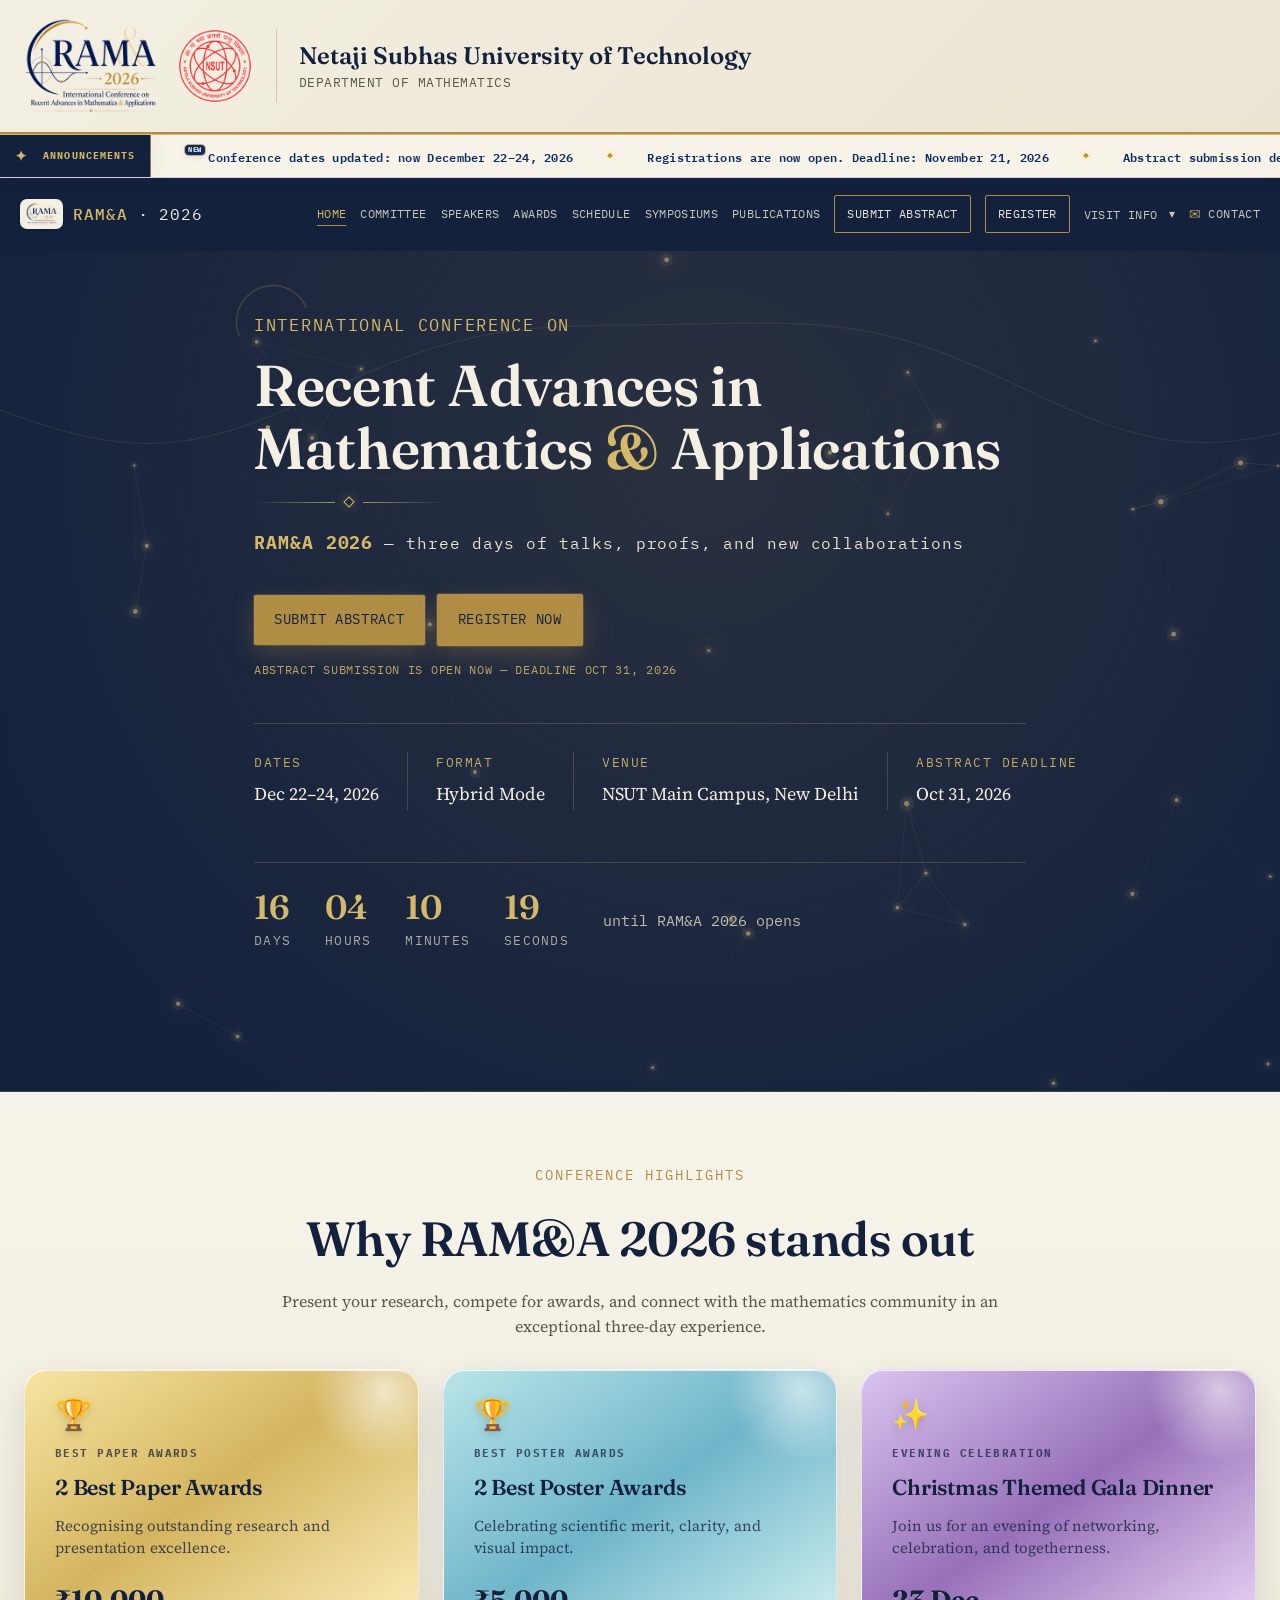
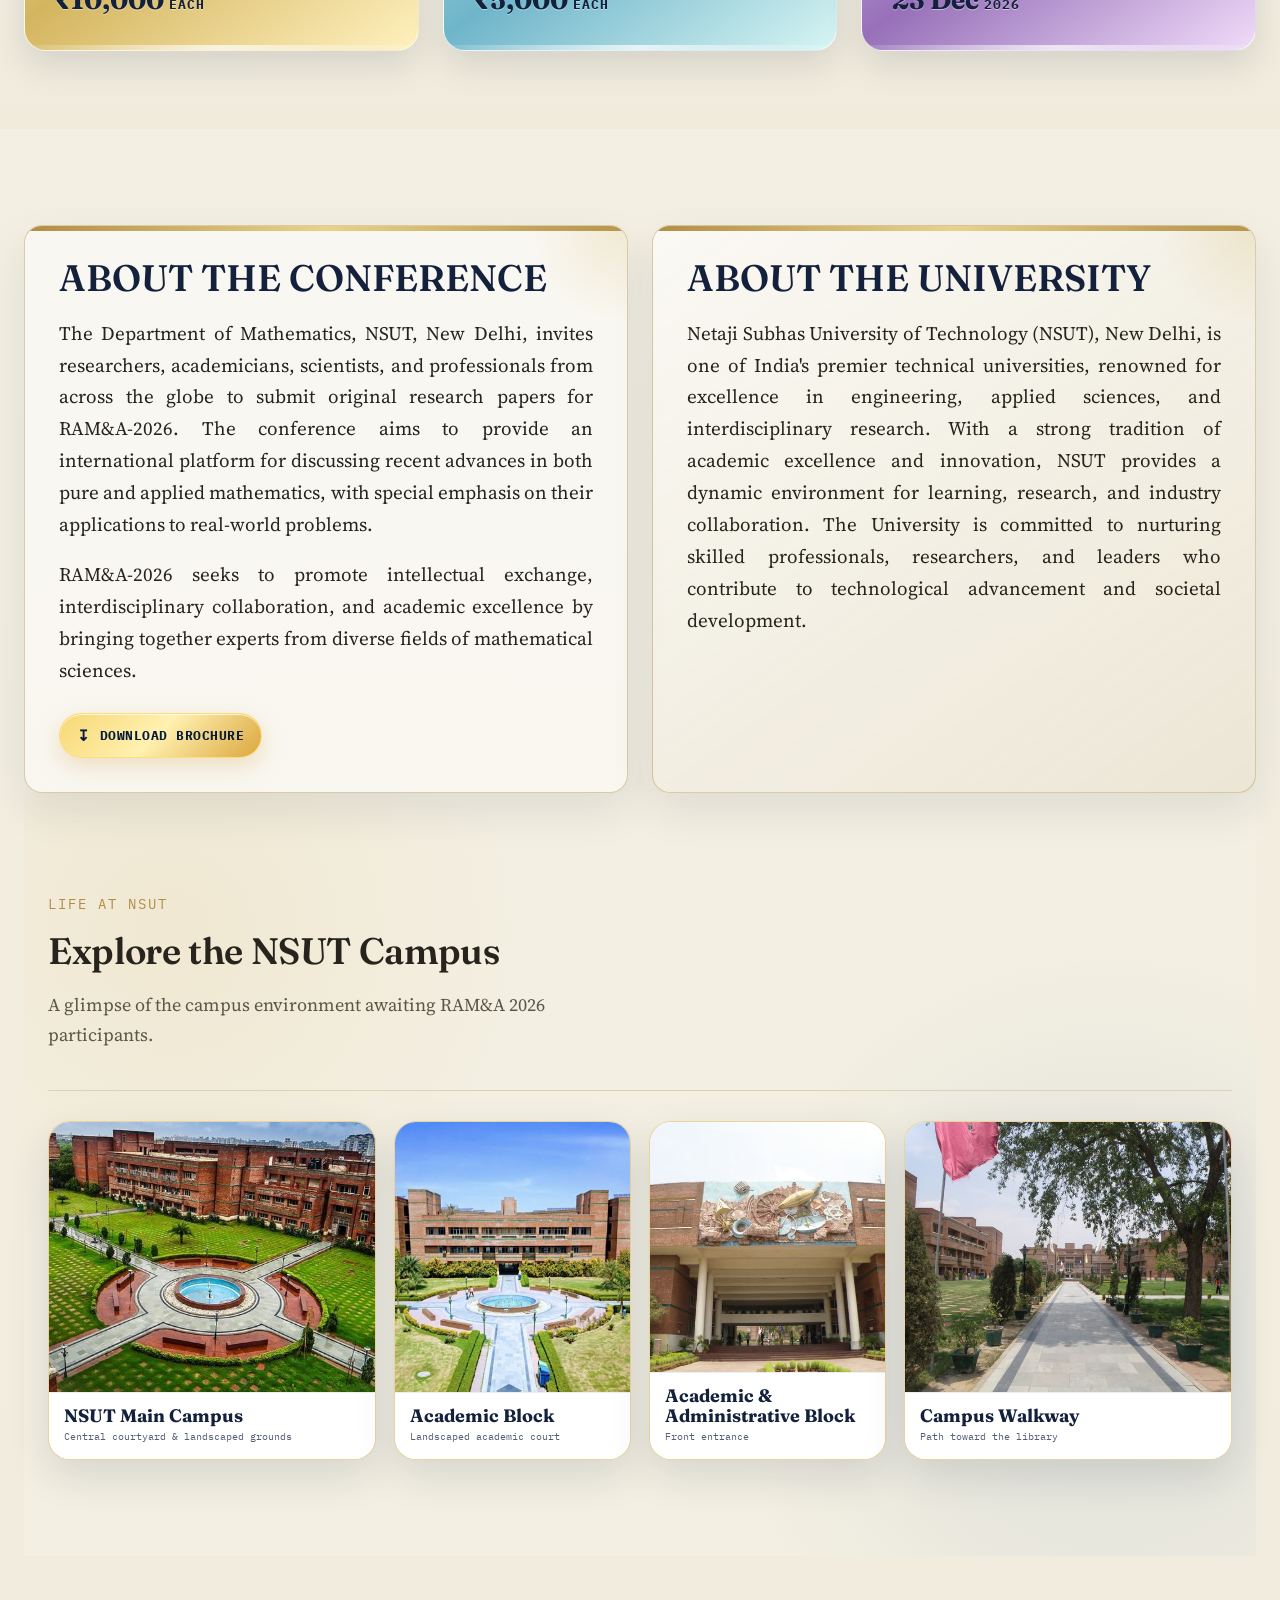
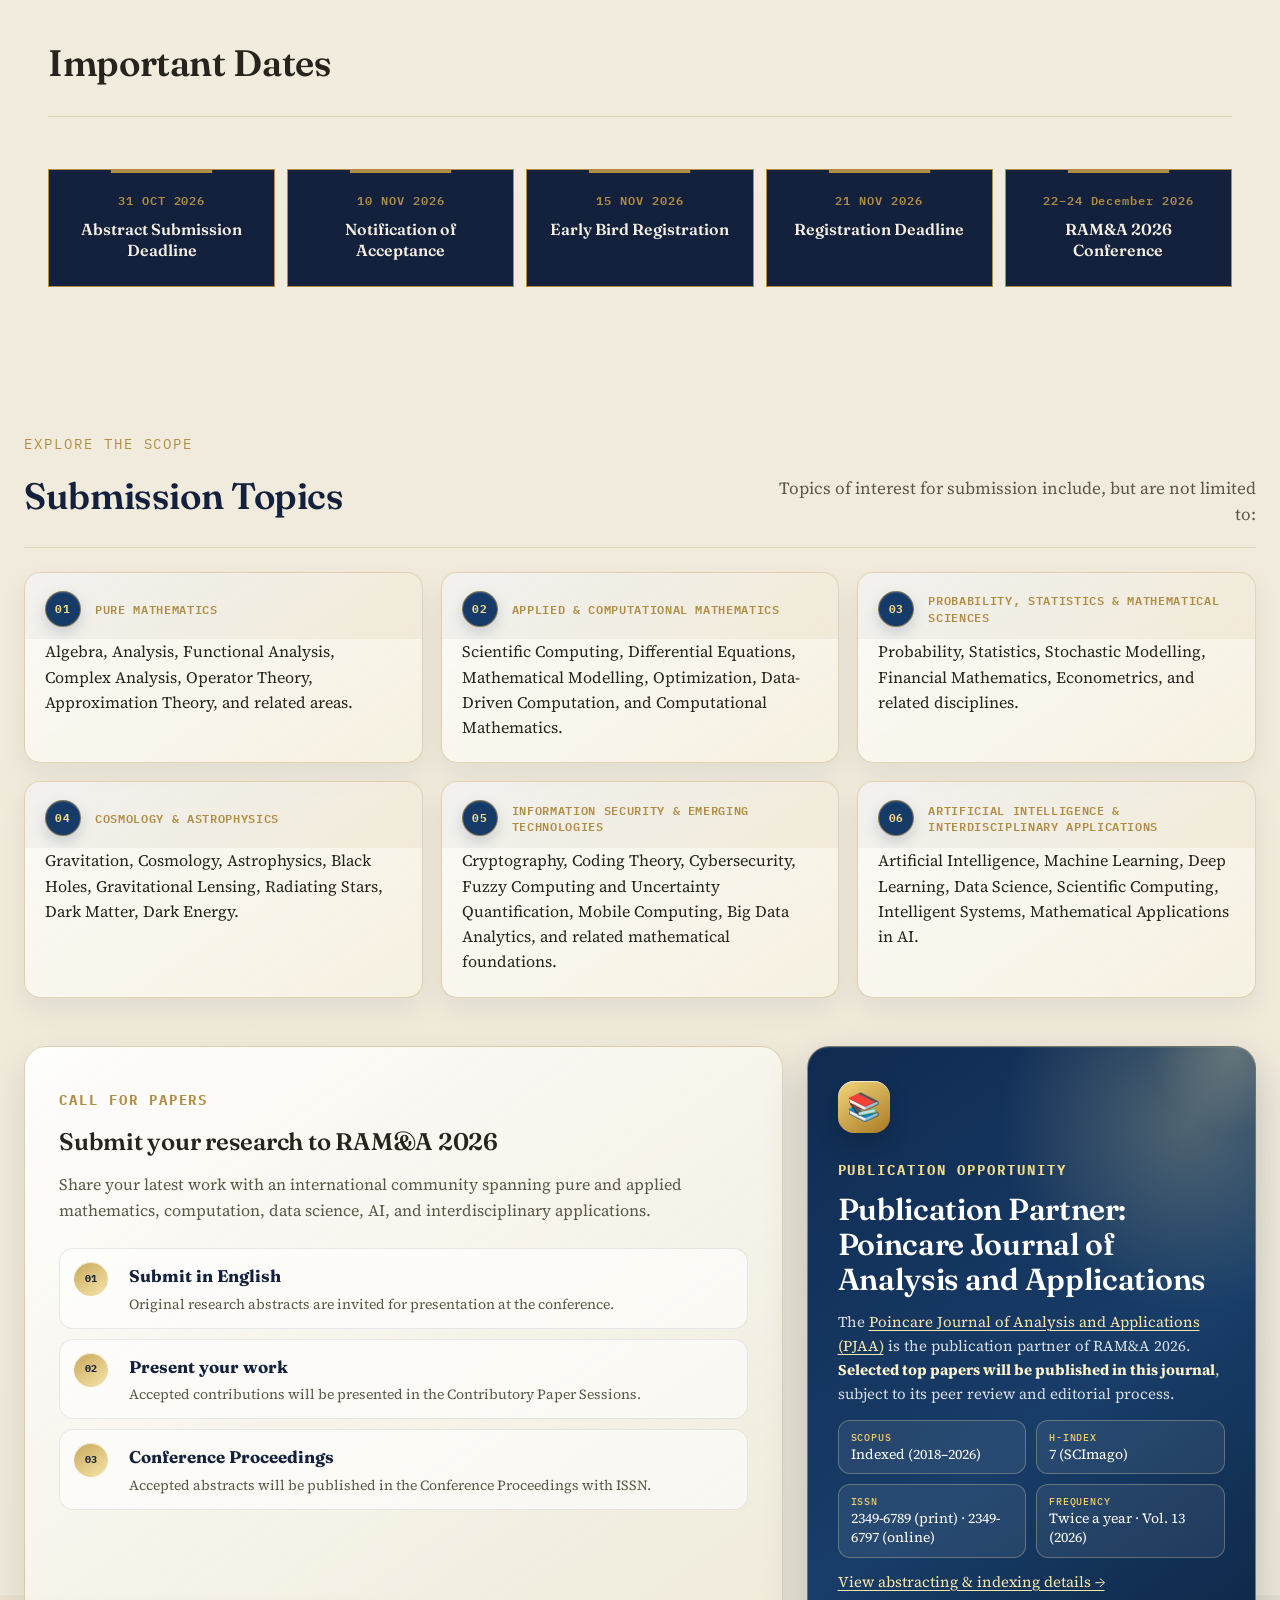
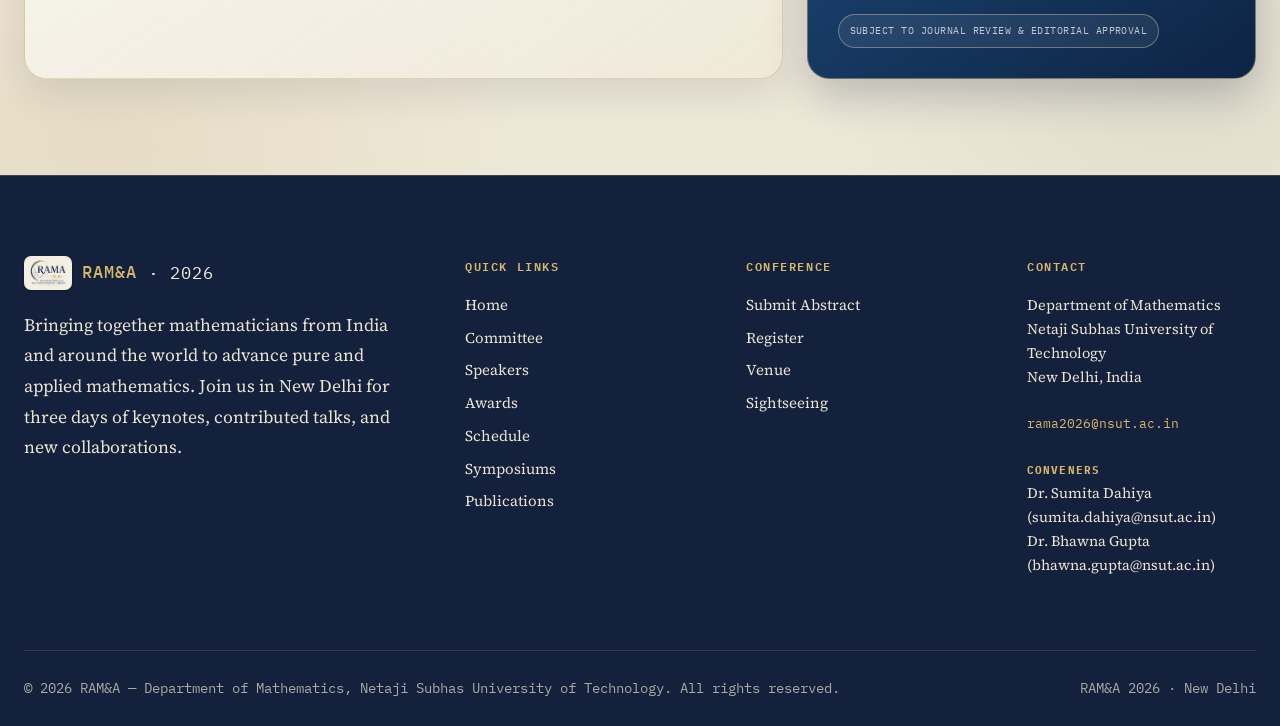
==== commit e889c1b3: "Add files via upload" ====
--- a/index.html
+++ b/index.html
@@ -61,10 +61,10 @@
 </div>
 </div><header class="site-nav">
 <div class="nav-inner">
-<a aria-label="RAM&amp;A 2026 Home" class="logo-home-link" href="index.html"><div class="logo">
+<a class="logo-home-link" href="index.html" aria-label="RAM&amp;A 2026 Home"><div class="logo">
 <span class="logo-badge"><img alt="RAM&amp;A 2026 logo" class="logo-icon-img" src="rama-logo.png" decoding="async"></span>
-<b>RAM&amp;A</b><span aria-hidden="true" class="logo-separator">·</span><span class="logo-year">2026</span>
-</div></a>
+<b>RAM&amp;A</b><span class="logo-separator" aria-hidden="true">·</span><span class="logo-year">2026</span>
+    </div></a>
 <nav class="links" id="navLinks">
 <a data-page="home" href="index.html">Home</a>
 <a data-page="committee" href="committee.html">Committee</a>
@@ -168,7 +168,7 @@
 <span class="sh-icon">🏆</span>
 <span class="sh-kicker">Best Paper Awards</span>
 <h3>2 Best Paper Awards</h3>
-<p>Recognising outstanding research and presentation excellence, including the Ganesh Iyer Best Paper Award (Alumni ’96, NSUT).</p>
+<p>Recognising outstanding research and presentation excellence.</p>
 <span class="sh-value">₹10,000 <small>each</small></span>
 </div>
 <div class="submission-highlight">
@@ -355,6 +355,8 @@
 <a href="speakers.html">Speakers</a>
 <a href="awards.html">Awards</a>
 <a href="schedule.html">Schedule</a>
+<a href="symposiums.html">Symposiums</a>
+<a href="publications.html">Publications</a>
 </nav>
 </div>
 <div class="footer-col">
--- a/styles.css
+++ b/styles.css
@@ -37,90 +37,110 @@
 @media(max-width:400px){.speakers-v2 .speaker-photo{width:112px}.speakers-v2 .speaker-card h4{font-size:15px}.speakers-v2 .speaker-card .affil{font-size:12.5px}.speakers-v2 .speaker-card .talk{font-size:12.5px}}
 
 .campus-stay{margin:4px 0 58px}.campus-stay-card{display:grid;grid-template-columns:minmax(220px,300px) 1fr;gap:28px;align-items:center;margin-top:22px;padding:26px 28px;border:1px solid var(--brass);border-left:4px solid var(--brass);border-radius:14px;background:linear-gradient(145deg,rgba(255,255,255,.10),rgba(255,255,255,.035));box-shadow:0 16px 40px rgba(0,0,0,.18)}.campus-stay-price{display:flex;flex-direction:column;gap:6px;padding-right:28px;border-right:1px solid var(--ink-line)}.campus-stay-label{font-family:'IBM Plex Mono',monospace;font-size:11px;font-weight:700;letter-spacing:.12em;text-transform:uppercase;color:var(--brass-light)}.campus-stay-amount{font-family:'Fraunces',serif;font-size:2rem;font-weight:700;color:var(--vellum);line-height:1.1}.campus-stay-points{list-style:none;margin:0;padding:0;display:grid;gap:10px}.campus-stay-points li{position:relative;padding-left:22px;color:var(--vellum-2);font-size:16px;line-height:1.55}.campus-stay-points li::before{content:"◆";position:absolute;left:0;top:5px;color:var(--brass-light);font-size:9px}@media(max-width:760px){.campus-stay-card{grid-template-columns:1fr;gap:18px;padding:22px 20px}.campus-stay-price{padding-right:0;padding-bottom:16px;border-right:0;border-bottom:1px solid var(--ink-line)}.campus-stay-amount{font-size:1.7rem}.campus-stay-points li{font-size:14.5px}}
-.award-named-chip{display:flex;align-items:center;gap:14px;margin:0 0 22px;padding:14px 16px;border:1px solid var(--brass);border-left:4px solid var(--brass);border-radius:8px;background:linear-gradient(135deg,#14213d 0,#1f2e52 100%);box-shadow:0 8px 20px rgba(20,33,61,.16)}.award-named-chip-star{flex:0 0 auto;display:grid;place-items:center;width:34px;height:34px;border-radius:50%;background:linear-gradient(145deg,#f2d77d,#b08d45);color:var(--ink);font-size:16px;line-height:1}.award-named-chip-title{font-family:'Fraunces',serif;font-size:1.2rem;font-weight:700;line-height:1.2;color:#fff6cf}.award-named-chip-sub{margin-top:2px;font-family:'IBM Plex Mono',monospace;font-size:11.5px;letter-spacing:.08em;text-transform:uppercase;color:var(--brass-light)}@media(max-width:768px){.award-card .award-named-chip-title{font-size:1.05rem !important}}
 
-/* ===== Header / nav fit (11 items) ===== */
-@media(min-width:1200px){
-  header.site-nav .nav-inner{padding:0 18px}
-  header.site-nav nav.links{flex-wrap:nowrap;gap:12px}
-  header.site-nav nav.links>a,
-  header.site-nav .nav-dropdown-toggle{font-size:12px;letter-spacing:.02em;white-space:nowrap}
-  header.site-nav .nav-abstract,
-  header.site-nav .nav-cta{padding:8px 12px !important}
-}
-@media(min-width:861px) and (max-width:1199px){
-  header.site-nav .menu-toggle{display:flex;flex-direction:column;align-items:center;justify-content:center;width:44px;height:44px;padding:8px;background:transparent;border:0}
-  header.site-nav .menu-toggle span{display:block;width:24px;height:2px;margin:3px 0;background:var(--brass-light);transition:transform .2s ease,opacity .2s ease}
-  body.nav-open header.site-nav .menu-toggle span:nth-child(1){transform:translateY(8px) rotate(45deg)}
-  body.nav-open header.site-nav .menu-toggle span:nth-child(2){opacity:0}
-  body.nav-open header.site-nav .menu-toggle span:nth-child(3){transform:translateY(-8px) rotate(-45deg)}
-  header.site-nav nav.links{position:absolute;top:100%;right:0;left:auto;width:min(360px,100vw);max-height:calc(100vh - 220px);overflow-y:auto;flex-direction:column;flex-wrap:nowrap;align-items:stretch;justify-content:flex-start;gap:0;padding:10px 22px 22px;background:var(--ink);border:1px solid var(--ink-line);border-top:0;box-shadow:0 18px 30px rgba(10,16,30,.35);opacity:0;visibility:hidden;transform:translateY(-6px);transition:opacity .2s ease,transform .2s ease,visibility .2s}
-  header.site-nav nav.links.open{opacity:1;visibility:visible;transform:none}
-  header.site-nav nav.links>a,
-  header.site-nav nav.links>.nav-dropdown{padding:13px 0;border-bottom:1px solid rgba(255,255,255,.08);font-size:14px;white-space:normal}
-  header.site-nav nav.links .nav-abstract,
-  header.site-nav nav.links .nav-cta{display:block;text-align:center;margin:12px 0 0;padding:11px 14px !important;border-bottom:1px solid var(--brass)}
-  header.site-nav nav.links .nav-dropdown{display:block}
-  header.site-nav .nav-dropdown-toggle{width:100%;text-align:left;font-size:14px}
-  header.site-nav .nav-dropdown-menu{position:static;min-width:0;margin-top:8px;padding:0 0 0 14px;background:transparent;border:0;box-shadow:none;opacity:1;visibility:visible;transform:none;display:none}
-  header.site-nav .nav-dropdown.is-open .nav-dropdown-menu{display:block}
-  header.site-nav .nav-dropdown-menu a{padding:9px 0}
+/* Symposium pie chart + topic dropdowns */
+.sym-pie-wrap{margin:0 0 1.4rem;padding:1.3rem 1.2rem 1rem;border-radius:14px;background:rgba(255,255,255,.06);border:1px solid rgba(255,255,255,.14)}
+.sym-pie-title{margin:0 0 1rem;text-align:center;color:#f0cf65;font-family:'IBM Plex Mono',monospace;font-size:.78rem;font-weight:800;letter-spacing:.08em;text-transform:uppercase}
+.sym-pie-body{display:grid;grid-template-columns:minmax(200px,280px) minmax(0,1fr);gap:1.8rem;align-items:center}
+#sym-pie svg{width:100%;height:auto;display:block;overflow:visible}
+.sym-slice{stroke:#0b2d4d;stroke-width:1.5;transition:transform .2s ease,opacity .2s ease;transform-origin:100px 100px;cursor:pointer}
+.sym-slice.is-hl{transform:scale(1.04)}
+.sym-legend{list-style:none;margin:0;padding:0;display:grid;gap:.15rem}
+.sym-legend li{display:grid;grid-template-columns:14px minmax(0,1fr) auto;gap:.65rem;align-items:center;padding:.4rem .55rem;border-radius:8px;color:#fff;font-size:.88rem;line-height:1.35;transition:background .2s}
+.sym-legend li.is-hl{background:rgba(255,255,255,.1)}
+.sym-legend i{width:12px;height:12px;border-radius:3px}
+.sym-legend b{font-family:'IBM Plex Mono',monospace;font-size:.78rem;color:#f6d978;white-space:nowrap}
+.sym-pie-total{margin:.8rem 0 0;text-align:center;font-family:'IBM Plex Mono',monospace;font-size:.78rem;color:rgba(255,255,255,.75)}
+.sym-details{min-width:0}
+.sym-details summary{cursor:pointer;list-style:none;position:relative;padding-right:1.6rem}
+.sym-details summary::-webkit-details-marker{display:none}
+.sym-details summary::after{content:"";position:absolute;right:.2rem;top:.5em;width:8px;height:8px;border-right:2px solid #f0cf65;border-bottom:2px solid #f0cf65;transform:rotate(45deg);transition:transform .25s ease}
+.sym-details[open] summary::after{transform:rotate(225deg);top:.7em}
+.sym-details summary:hover,.sym-details summary:focus-visible{color:#f6d978}
+.sym-topics{margin:.7rem 0 .2rem;padding:.7rem .9rem .7rem 1.9rem;border-left:3px solid var(--sym-color,#d4af37);background:rgba(0,0,0,.18);border-radius:0 8px 8px 0;font-weight:400;color:rgba(255,255,255,.9);font-size:.92rem;line-height:1.5}
+.sym-topics li{margin:.2rem 0}
+.sym-stat{grid-column:1;grid-row:3;display:flex;align-items:center;gap:.5rem;margin-top:.6rem;font-family:'IBM Plex Mono',monospace;font-size:.74rem;color:rgba(255,255,255,.78)}
+.sym-dot{width:10px;height:10px;border-radius:50%;background:var(--sym-color,#d4af37);flex:none}
+@media(max-width:700px){.sym-pie-body{grid-template-columns:1fr;gap:1rem}#sym-pie{max-width:240px;margin:0 auto}.sym-legend li{font-size:.82rem}.sym-stat{grid-column:1;grid-row:auto}}
+.mini-symposium-list+.sym-pie-wrap{margin:1.4rem 0 0}
+
+/* Mobile polish: schedule page */
+@media(hover:none){.mini-symposium-card:hover{transform:none}}
+.mini-symposium-card,.mini-symposium-faculty{min-width:0;overflow-wrap:anywhere}
+@media(max-width:700px){
+.section-head{flex-direction:column;align-items:flex-start;gap:6px;margin-bottom:32px;padding-bottom:16px}
+.section-head h2{white-space:normal}
+.section-head p{font-size:16px;margin-top:4px}
+.mini-symposiums{margin:1.4rem 0;padding:1rem .8rem;border-radius:14px}
+.mini-symposiums-head p{white-space:normal;font-size:.95rem;max-width:36ch}
+.mini-symposium-card{padding:.9rem}
+.sym-details summary{display:flex;align-items:center;min-height:44px;padding:.3rem 1.8rem .3rem 0}
+.sym-details summary::after,.sym-details[open] summary::after{top:50%}
+.sym-details summary::after{margin-top:-6px}
+.sym-details[open] summary::after{margin-top:-2px}
+.sym-topics{padding:.6rem .7rem .6rem 1.5rem;font-size:.9rem}
+.sym-pie-wrap{padding:1.1rem .8rem .8rem}
+.sym-legend li{padding:.5rem .4rem;font-size:.84rem}
+.mini-symposium-faculty{font-size:.92rem}
+.gala-callout{padding:16px}
 }
 
-/* ===== Awards page: compact heading, named-award blocks, above-the-fold layout ===== */
-section.awards{padding:26px 0 72px}
-.awards .awards-hero{grid-template-columns:auto 1fr;gap:16px;align-items:center;margin-bottom:18px;padding:14px 24px}
-.awards .awards-hero-mark{width:38px;height:38px;font-size:18px;box-shadow:inset 0 0 0 4px rgba(184,145,55,.08)}
-.awards .awards-hero h2{margin:0;font-size:clamp(1.45rem,2.6vw,1.95rem);line-height:1.15}
-.awards .awards-grid{gap:20px}
-.awards .award-card{padding:24px 28px 20px}
-.awards .award-card-head{display:flex;align-items:center;gap:14px;margin-bottom:18px}
-.awards .award-card-head .award-icon{flex:0 0 auto;width:42px;height:42px;font-size:20px}
-.awards .award-card-head .award-label{margin:0 0 3px}
-.awards .award-card-head h3{margin:0;font-size:1.45rem;line-height:1.15}
-.awards .award-named-list{display:grid;gap:12px;margin:0 0 18px}
-.awards .award-named-chip{margin:0;padding:15px 18px;min-height:78px}
-.awards .award-named-chip-star{width:38px;height:38px;font-size:18px}
-.awards .award-named-chip-title{font-size:1.3rem}
-.awards .award-card p{font-size:15.5px;line-height:1.55;margin-bottom:16px}
-.awards .award-card li{padding:11px 0}
-.awards .awards-note{margin-top:18px}
-@media(max-width:860px){
-  section.awards{padding:20px 0 56px}
-  .awards .awards-hero{grid-template-columns:auto 1fr;padding:12px 18px}
-  .awards .award-card{padding:20px 18px 16px}
-  .awards .award-named-chip-title{font-size:1.12rem !important}
+/* Desktop nav: keep all items on one row now that Symposiums and Publications are included */
+@media(min-width:861px){
+nav.links{flex-wrap:nowrap;gap:14px}
+nav.links a,nav.links .nav-dropdown-toggle{font-size:12px;letter-spacing:.03em;white-space:nowrap}
+nav.links .nav-abstract,nav.links .nav-cta{padding:8px 12px !important}
+.nav-inner{padding:0 20px}
+.logo b,.logo-year{font-size:.95em}
+}
+@media(min-width:861px) and (max-width:1120px){
+nav.links{gap:10px}
+nav.links a,nav.links .nav-dropdown-toggle{font-size:11px;letter-spacing:.01em}
+nav.links .nav-abstract,nav.links .nav-cta{padding:7px 9px !important}
+.logo-separator,.logo-year{display:none}
+}
+@media(min-width:861px) and (max-width:1020px){
+nav.links{gap:7px}
+nav.links a,nav.links .nav-dropdown-toggle{font-size:10.5px;letter-spacing:0}
+nav.links .nav-abstract,nav.links .nav-cta{padding:6px 7px !important}
+.nav-inner{padding:0 12px}
+.logo b{display:none}
 }
 
-/* ===== Symposiums page: pie chart sizing + legend ===== */
-.sym-pie-wrap{margin-top:28px;padding:24px 28px 26px;border:1px solid rgba(212,175,55,.42);border-radius:16px;background:rgba(255,255,255,.06)}
-.sym-pie-title{margin:0 0 18px;text-align:center;color:#fff;font-family:'Fraunces',serif;font-size:1.25rem;font-weight:600;line-height:1.25}
-.sym-pie-body{display:flex;align-items:center;justify-content:center;gap:40px;flex-wrap:wrap}
-#sym-pie{flex:0 0 auto;width:clamp(190px,24vw,260px);max-width:100%}
-#sym-pie svg{display:block;width:100%;height:auto}
-.sym-slice{cursor:pointer;transition:filter .2s ease,transform .2s ease;transform-origin:100px 100px}
-.sym-slice.is-hl{filter:brightness(1.12);transform:scale(1.035)}
-.sym-legend{list-style:none;margin:0;padding:0;display:grid;gap:9px;flex:1 1 320px;max-width:600px;text-align:left}
-.sym-legend li{display:flex;align-items:flex-start;gap:11px;color:rgba(255,255,255,.86);font-size:14.5px;line-height:1.4;transition:color .2s ease}
-.sym-legend li.is-hl{color:#fff}
-.sym-legend li i{flex:0 0 auto;display:block;width:13px;height:13px;margin-top:4px;border-radius:3px}
-@media(max-width:700px){.sym-pie-wrap{padding:20px 16px 22px}.sym-pie-body{gap:22px}#sym-pie{width:min(220px,70vw)}.sym-legend{flex-basis:100%}.sym-legend li{font-size:13.5px}}
+/* Links in the light-background pointer notes (Publications / Submit Abstract) */
+.submission-note a.journal-link{color:var(--ink);font-weight:600;text-decoration:underline;text-decoration-color:var(--brass);text-underline-offset:3px}
+.submission-note a.journal-link:hover{color:var(--brass)}
 
-/* ===== Schedule page: centred gala block ===== */
-.schedule-tba .gala-callout{margin-top:26px;justify-content:center;text-align:center;padding:26px 28px}
-.schedule-tba .gala-christmas-content{display:flex;flex-direction:column;align-items:center;gap:8px;text-align:center}
-.schedule-tba .christmas-gala h3{margin:0;font-size:1.35rem;line-height:1.25}
-.schedule-tba .christmas-gala p{margin:0;max-width:640px;font-family:'Source Serif 4',serif;font-style:normal;font-size:1.02rem;line-height:1.55;color:rgba(255,255,255,.92)}
+/* Mobile: fee tables become stacked cards (no sideways scrolling) */
+.fee-table td.attendee-repeat{display:none}
+@media(max-width:700px){
+.fee-table-wrap{border:0;overflow:visible}
+table.fee-table{min-width:0;width:100%;display:block}
+.fee-table thead{position:absolute;width:1px;height:1px;overflow:hidden;clip:rect(0 0 0 0)}
+.fee-table tbody{display:block}
+.fee-table tbody tr{display:block;margin-bottom:16px;border:1px solid var(--rule);background:#fff;box-shadow:0 6px 16px rgba(20,33,61,.06)}
+.fee-table tbody td{display:flex;justify-content:space-between;align-items:baseline;gap:16px;padding:12px 16px;text-align:right;border-top:1px solid var(--rule);border-left:0;border-right:0}
+.fee-table tbody td::before{content:attr(data-label);flex:0 0 auto;max-width:55%;text-align:left;font-family:'IBM Plex Mono',monospace;font-size:11px;letter-spacing:.05em;text-transform:uppercase;color:var(--paper-text-soft)}
+.fee-table tbody td.sub{display:block;text-align:left;border-top:0;background:var(--ink);color:var(--vellum);font-family:'Fraunces',serif;font-weight:600;font-size:17px}
+.fee-table tbody td.sub::before{display:none}
+.fee-table tbody td.attendee-fee,.fee-table tbody td.attendee-repeat{display:flex;text-align:right}
+}
 
-/* ===== Rounded corners on every block, site-wide ===== */
-.awards-hero,.award-card,.date-card,.contact-card,.query-card,.fee-table-wrap,.schedule-tba,.gala-callout,.christmas-gala,
-.map-frame,.map-frame-overlay,.submission-card,.deadline-box,.venue-discount-note,.awards-note,.earlybird-note{border-radius:16px !important}
-.earlybird-note,.awards-note,.venue-discount-note{border-radius:12px !important}
-.date-card,.award-card,.schedule-tba,.fee-table-wrap,.submission-card,.deadline-box,.map-frame{overflow:hidden}
-.contact-icon,.submission-link,.nav-dropdown-menu,.back-to-top{border-radius:12px !important}
-.btn,.btn-primary,.btn-ghost,.btn-hero-cta,.btn-hero-register,.btn-hero-brochure,.nav-abstract,.nav-cta{border-radius:10px !important}
-.attraction-gallery--photo,.attraction-gallery--photo img{border-radius:0}
-@media(max-width:860px){.nav-dropdown-menu{border-radius:0 !important}}
-.cmt-acknowledgement{border-radius:12px !important}
-header.site-nav nav.links .nav-abstract,header.site-nav nav.links .nav-cta{border-radius:10px !important}
-html body header.site-nav nav.links .nav-abstract,html body header.site-nav nav.links .nav-cta{border-radius:10px !important}
+/* Larger tap areas for small text links on touch screens */
+@media(max-width:860px){
+.other-journals-list li{margin:0}
+.other-journals-list .journal-link,.journal-link,.footer-email,.footer-conveners a,.footer-links a,.speaker-profile-link,.contact-link,.attraction-card a{display:inline-block;padding:7px 0;min-height:32px}
+.footer-links a{display:block}
+}
+@media(max-width:600px){
+.announcement-text{font-size:11.5px !important}
+.announcement-label{font-size:10px !important}
+}
+
+/* Other publication options: one block per journal, styled like the PJAA card */
+.journal-sub{margin-top:26px;padding-top:24px;border-top:1px solid rgba(255,255,255,.16)}
+.journal-sub:first-of-type{margin-top:18px}
+.journal-partner-card .journal-sub h3{margin:0 0 10px;color:#fff;font-size:1.3rem;line-height:1.25}
+.journal-partner-card .journal-sub>p{margin:0 0 4px}
+.journal-partner-card .journal-intro{margin:10px 0 0;color:rgba(255,255,255,.88)}
+.journal-partner-card .journal-sub .journal-metrics{margin:14px 0 12px}
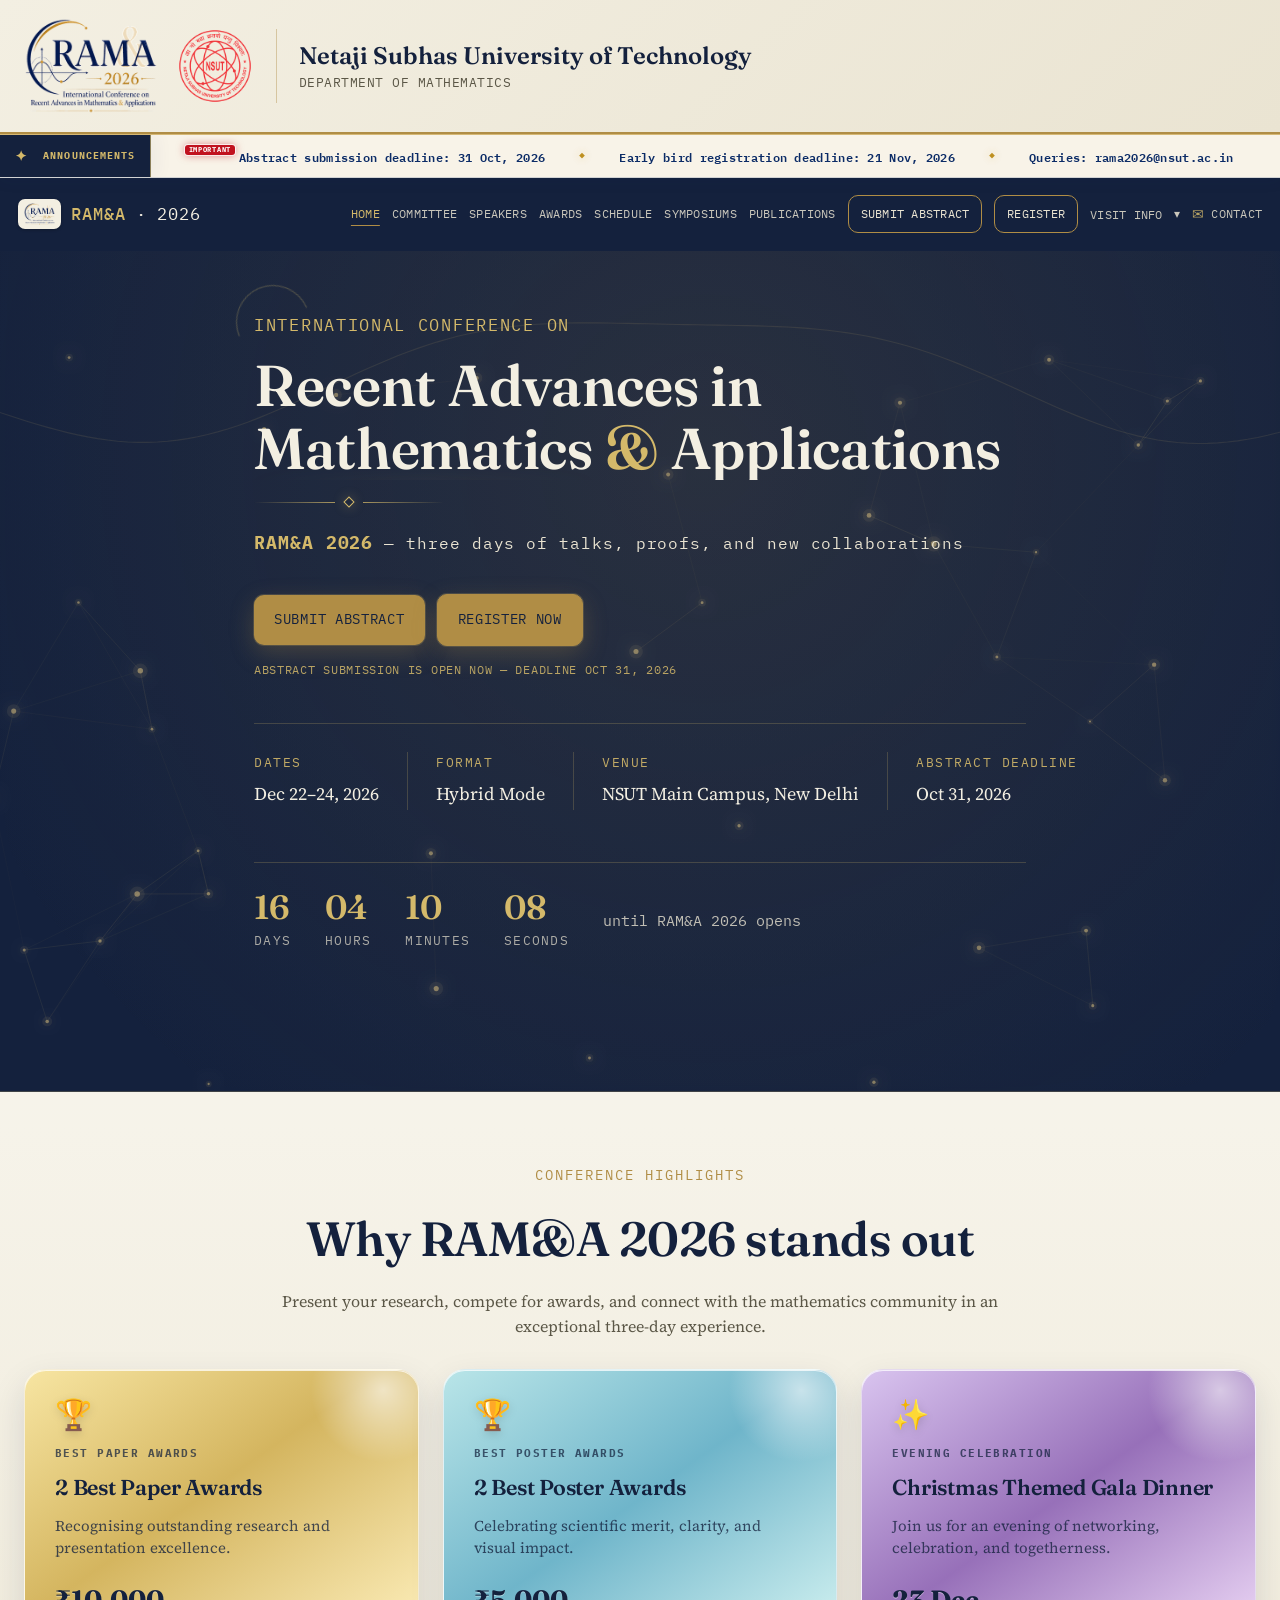
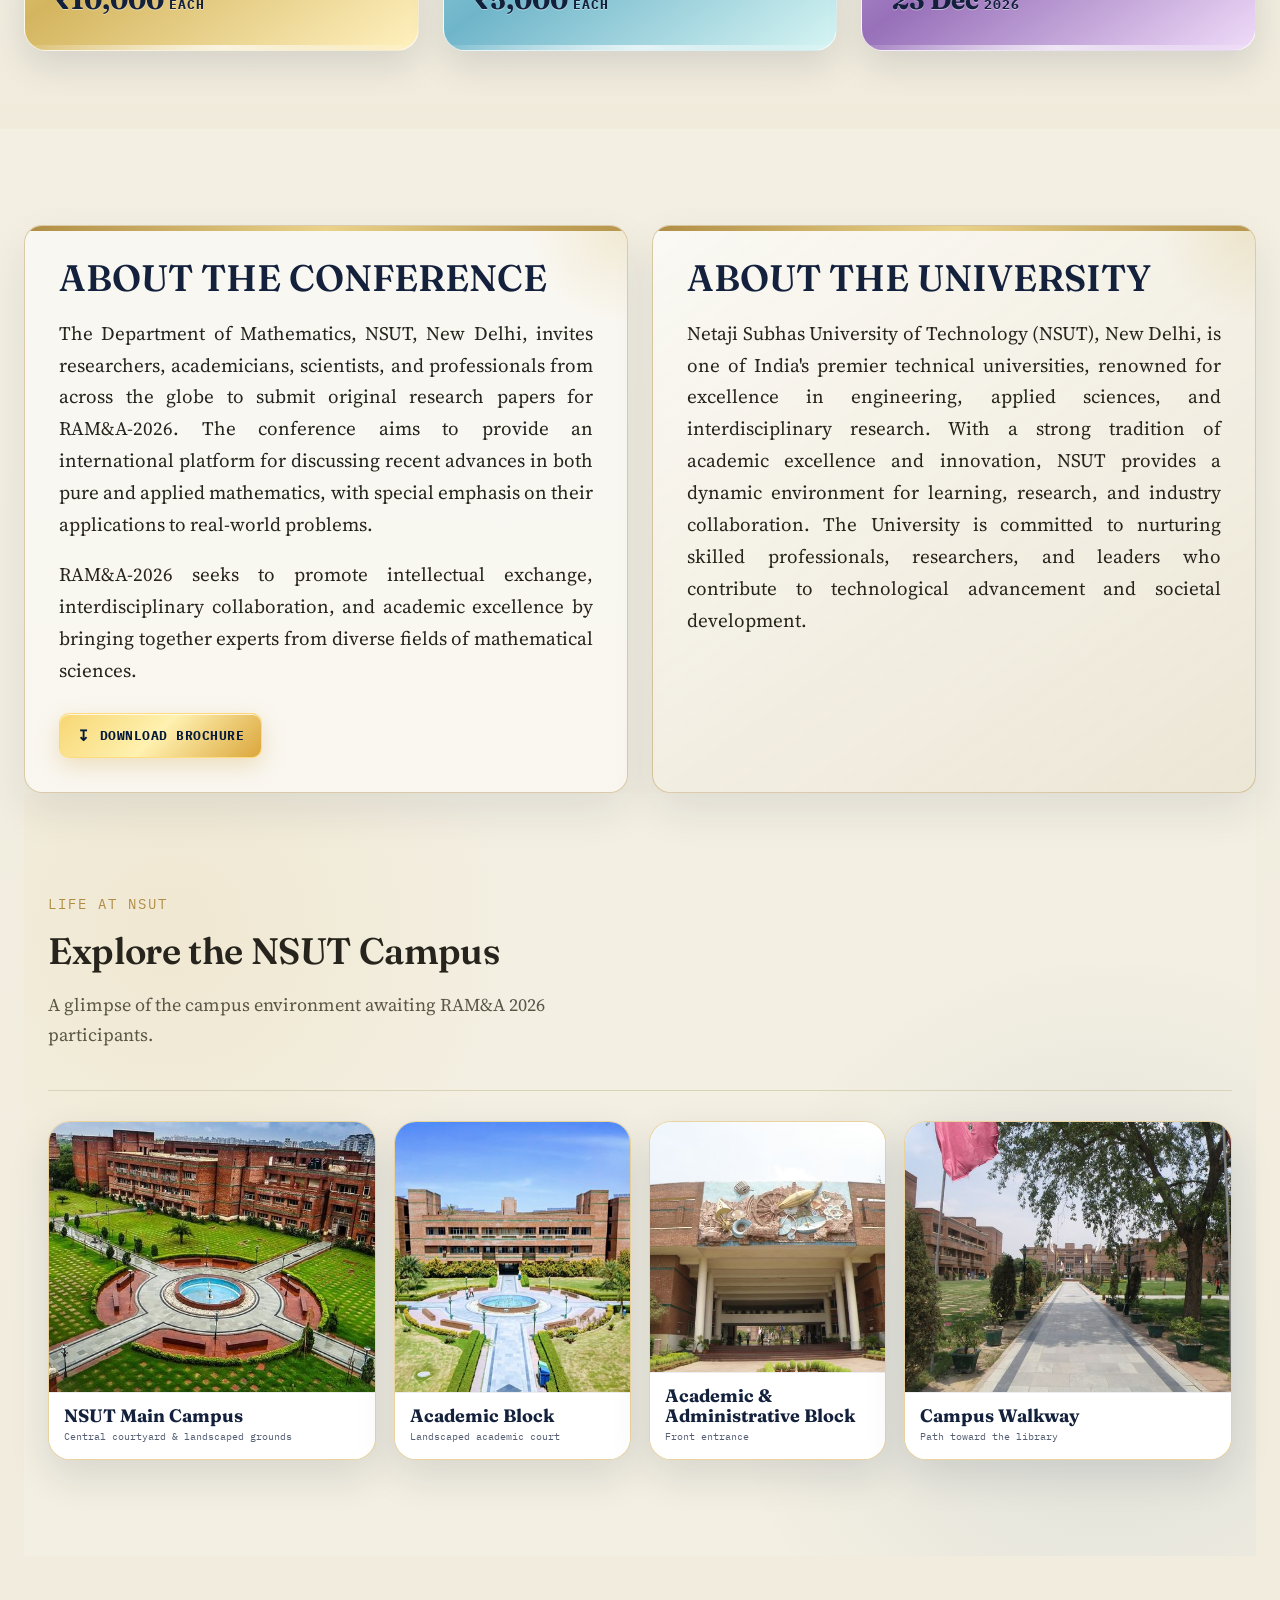
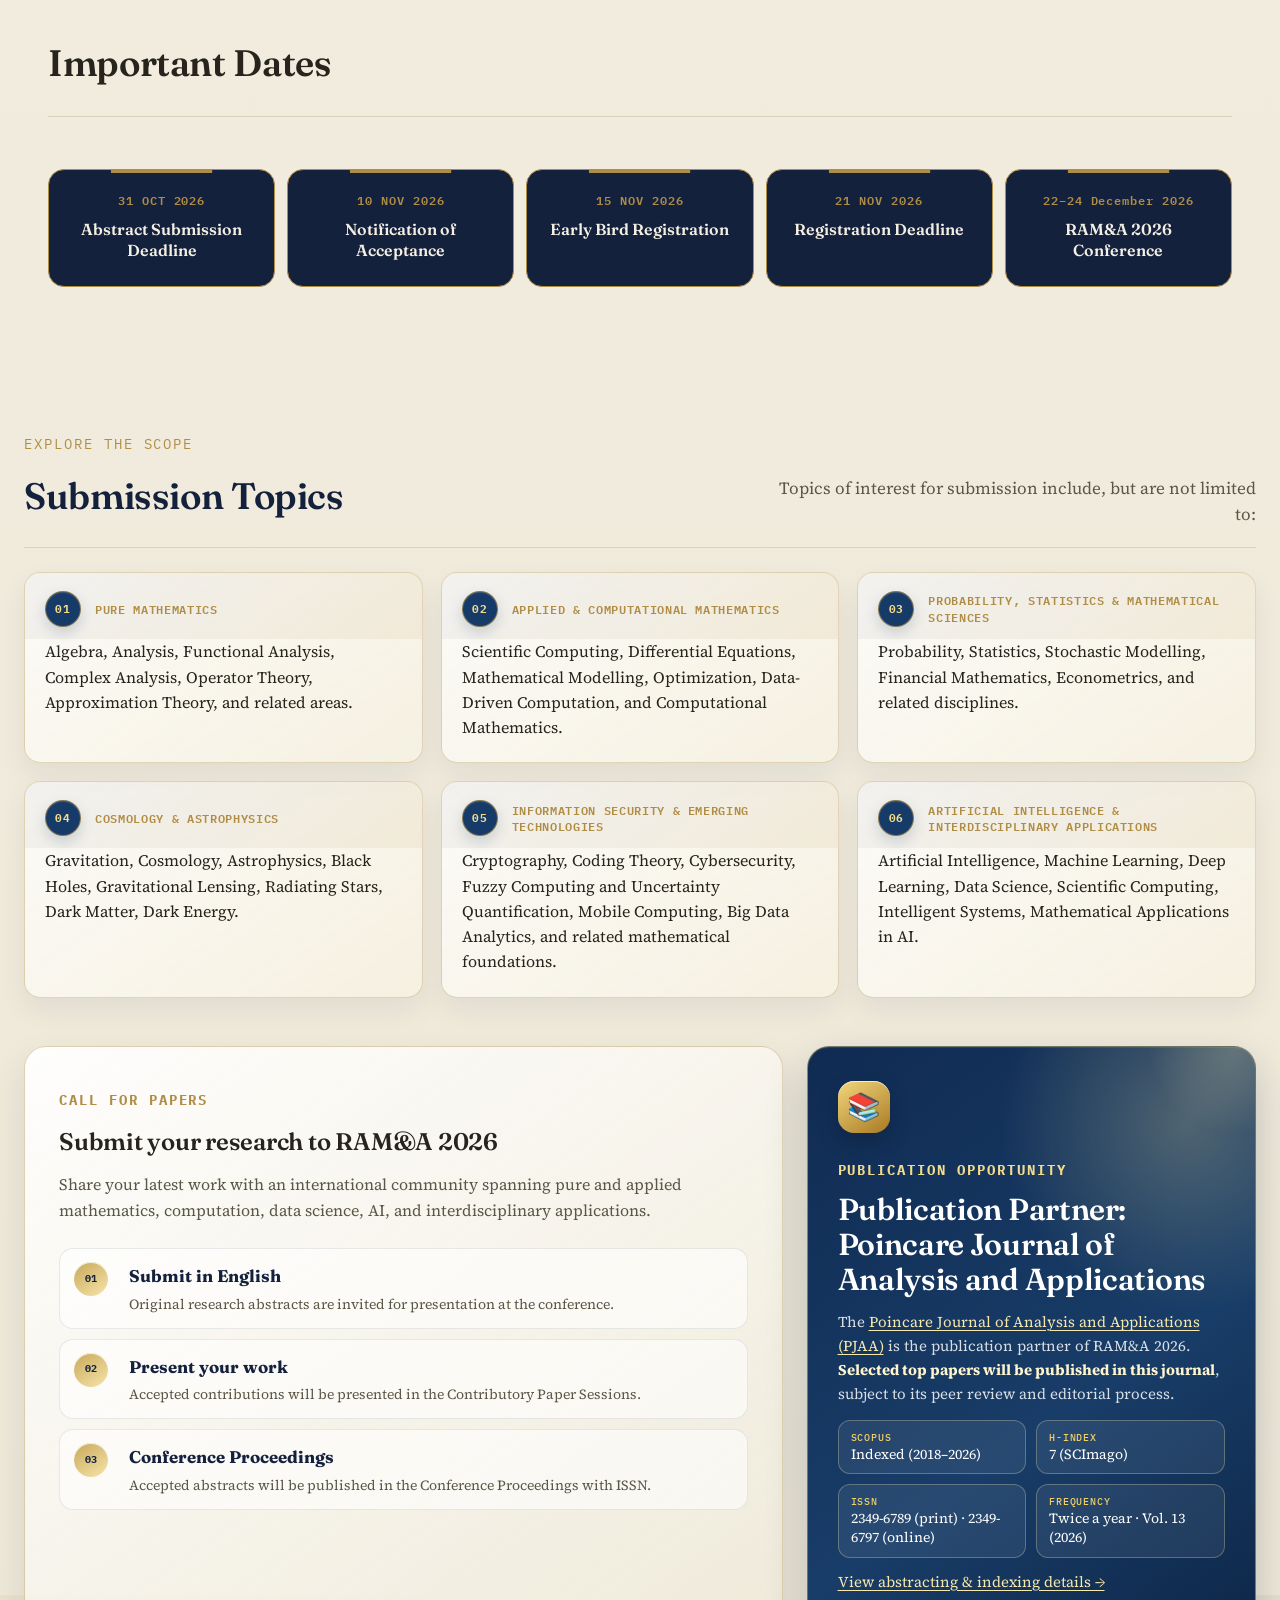
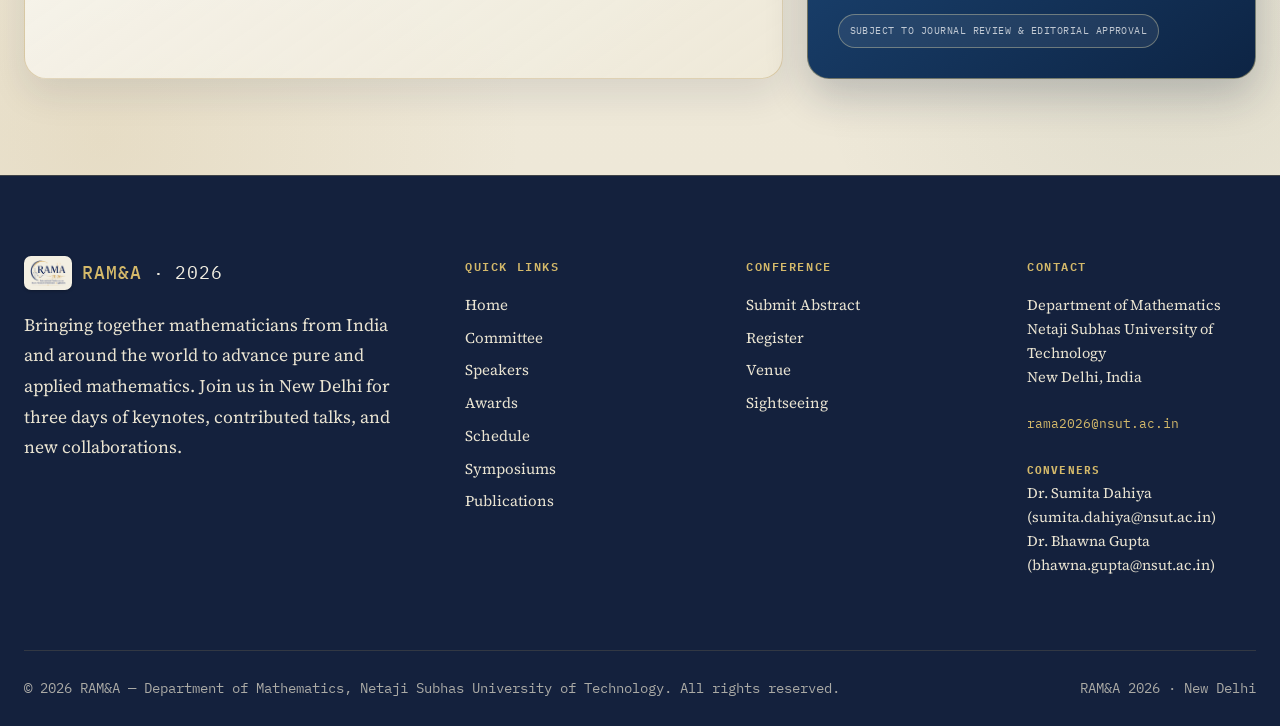
==== commit 462f4eb4: "Add files via upload" ====
--- a/index.html
+++ b/index.html
@@ -93,20 +93,16 @@
 <div class="announcement-viewport">
 <div aria-live="polite" class="announcement-track">
 <div class="announcement-group">
-<div class="announcement-text"><sup class="announcement-new">NEW</sup><span class="announcement-message">Conference dates updated: now December 22–24, 2026</span></div>
+<div class="announcement-text"><sup class="announcement-important-tag">IMPORTANT</sup><span class="announcement-message">Abstract submission deadline: 31 Oct, 2026</span></div>
 <div class="announcement-sep" aria-hidden="true">◆</div>
-<div class="announcement-text"><span class="announcement-message">Registrations are now open. Deadline: November 21, 2026</span></div>
-<div class="announcement-sep" aria-hidden="true">◆</div>
-<div class="announcement-text"><span class="announcement-message">Abstract submission deadline: October 31, 2026</span></div>
+<div class="announcement-text"><span class="announcement-message">Early bird registration deadline: 21 Nov, 2026</span></div>
 <div class="announcement-sep" aria-hidden="true">◆</div>
 <div class="announcement-text"><span class="announcement-message">Queries: rama2026@nsut.ac.in</span></div>
 </div>
 <div aria-hidden="true" class="announcement-group">
-<div class="announcement-text"><sup class="announcement-new">NEW</sup><span class="announcement-message">Conference dates updated: now December 22–24, 2026</span></div>
+<div class="announcement-text"><sup class="announcement-important-tag">IMPORTANT</sup><span class="announcement-message">Abstract submission deadline: 31 Oct, 2026</span></div>
 <div class="announcement-sep" aria-hidden="true">◆</div>
-<div class="announcement-text"><span class="announcement-message">Registrations are now open. Deadline: November 21, 2026</span></div>
-<div class="announcement-sep" aria-hidden="true">◆</div>
-<div class="announcement-text"><span class="announcement-message">Abstract submission deadline: October 31, 2026</span></div>
+<div class="announcement-text"><span class="announcement-message">Early bird registration deadline: 21 Nov, 2026</span></div>
 <div class="announcement-sep" aria-hidden="true">◆</div>
 <div class="announcement-text"><span class="announcement-message">Queries: rama2026@nsut.ac.in</span></div>
 </div>
--- a/styles.css
+++ b/styles.css
@@ -37,110 +37,189 @@
 @media(max-width:400px){.speakers-v2 .speaker-photo{width:112px}.speakers-v2 .speaker-card h4{font-size:15px}.speakers-v2 .speaker-card .affil{font-size:12.5px}.speakers-v2 .speaker-card .talk{font-size:12.5px}}
 
 .campus-stay{margin:4px 0 58px}.campus-stay-card{display:grid;grid-template-columns:minmax(220px,300px) 1fr;gap:28px;align-items:center;margin-top:22px;padding:26px 28px;border:1px solid var(--brass);border-left:4px solid var(--brass);border-radius:14px;background:linear-gradient(145deg,rgba(255,255,255,.10),rgba(255,255,255,.035));box-shadow:0 16px 40px rgba(0,0,0,.18)}.campus-stay-price{display:flex;flex-direction:column;gap:6px;padding-right:28px;border-right:1px solid var(--ink-line)}.campus-stay-label{font-family:'IBM Plex Mono',monospace;font-size:11px;font-weight:700;letter-spacing:.12em;text-transform:uppercase;color:var(--brass-light)}.campus-stay-amount{font-family:'Fraunces',serif;font-size:2rem;font-weight:700;color:var(--vellum);line-height:1.1}.campus-stay-points{list-style:none;margin:0;padding:0;display:grid;gap:10px}.campus-stay-points li{position:relative;padding-left:22px;color:var(--vellum-2);font-size:16px;line-height:1.55}.campus-stay-points li::before{content:"◆";position:absolute;left:0;top:5px;color:var(--brass-light);font-size:9px}@media(max-width:760px){.campus-stay-card{grid-template-columns:1fr;gap:18px;padding:22px 20px}.campus-stay-price{padding-right:0;padding-bottom:16px;border-right:0;border-bottom:1px solid var(--ink-line)}.campus-stay-amount{font-size:1.7rem}.campus-stay-points li{font-size:14.5px}}
-
-/* Symposium pie chart + topic dropdowns */
-.sym-pie-wrap{margin:0 0 1.4rem;padding:1.3rem 1.2rem 1rem;border-radius:14px;background:rgba(255,255,255,.06);border:1px solid rgba(255,255,255,.14)}
-.sym-pie-title{margin:0 0 1rem;text-align:center;color:#f0cf65;font-family:'IBM Plex Mono',monospace;font-size:.78rem;font-weight:800;letter-spacing:.08em;text-transform:uppercase}
-.sym-pie-body{display:grid;grid-template-columns:minmax(200px,280px) minmax(0,1fr);gap:1.8rem;align-items:center}
-#sym-pie svg{width:100%;height:auto;display:block;overflow:visible}
-.sym-slice{stroke:#0b2d4d;stroke-width:1.5;transition:transform .2s ease,opacity .2s ease;transform-origin:100px 100px;cursor:pointer}
-.sym-slice.is-hl{transform:scale(1.04)}
-.sym-legend{list-style:none;margin:0;padding:0;display:grid;gap:.15rem}
-.sym-legend li{display:grid;grid-template-columns:14px minmax(0,1fr) auto;gap:.65rem;align-items:center;padding:.4rem .55rem;border-radius:8px;color:#fff;font-size:.88rem;line-height:1.35;transition:background .2s}
-.sym-legend li.is-hl{background:rgba(255,255,255,.1)}
-.sym-legend i{width:12px;height:12px;border-radius:3px}
-.sym-legend b{font-family:'IBM Plex Mono',monospace;font-size:.78rem;color:#f6d978;white-space:nowrap}
-.sym-pie-total{margin:.8rem 0 0;text-align:center;font-family:'IBM Plex Mono',monospace;font-size:.78rem;color:rgba(255,255,255,.75)}
-.sym-details{min-width:0}
-.sym-details summary{cursor:pointer;list-style:none;position:relative;padding-right:1.6rem}
-.sym-details summary::-webkit-details-marker{display:none}
-.sym-details summary::after{content:"";position:absolute;right:.2rem;top:.5em;width:8px;height:8px;border-right:2px solid #f0cf65;border-bottom:2px solid #f0cf65;transform:rotate(45deg);transition:transform .25s ease}
-.sym-details[open] summary::after{transform:rotate(225deg);top:.7em}
-.sym-details summary:hover,.sym-details summary:focus-visible{color:#f6d978}
-.sym-topics{margin:.7rem 0 .2rem;padding:.7rem .9rem .7rem 1.9rem;border-left:3px solid var(--sym-color,#d4af37);background:rgba(0,0,0,.18);border-radius:0 8px 8px 0;font-weight:400;color:rgba(255,255,255,.9);font-size:.92rem;line-height:1.5}
-.sym-topics li{margin:.2rem 0}
-.sym-stat{grid-column:1;grid-row:3;display:flex;align-items:center;gap:.5rem;margin-top:.6rem;font-family:'IBM Plex Mono',monospace;font-size:.74rem;color:rgba(255,255,255,.78)}
-.sym-dot{width:10px;height:10px;border-radius:50%;background:var(--sym-color,#d4af37);flex:none}
-@media(max-width:700px){.sym-pie-body{grid-template-columns:1fr;gap:1rem}#sym-pie{max-width:240px;margin:0 auto}.sym-legend li{font-size:.82rem}.sym-stat{grid-column:1;grid-row:auto}}
-.mini-symposium-list+.sym-pie-wrap{margin:1.4rem 0 0}
-
-/* Mobile polish: schedule page */
-@media(hover:none){.mini-symposium-card:hover{transform:none}}
-.mini-symposium-card,.mini-symposium-faculty{min-width:0;overflow-wrap:anywhere}
-@media(max-width:700px){
-.section-head{flex-direction:column;align-items:flex-start;gap:6px;margin-bottom:32px;padding-bottom:16px}
-.section-head h2{white-space:normal}
-.section-head p{font-size:16px;margin-top:4px}
-.mini-symposiums{margin:1.4rem 0;padding:1rem .8rem;border-radius:14px}
-.mini-symposiums-head p{white-space:normal;font-size:.95rem;max-width:36ch}
-.mini-symposium-card{padding:.9rem}
-.sym-details summary{display:flex;align-items:center;min-height:44px;padding:.3rem 1.8rem .3rem 0}
-.sym-details summary::after,.sym-details[open] summary::after{top:50%}
-.sym-details summary::after{margin-top:-6px}
-.sym-details[open] summary::after{margin-top:-2px}
-.sym-topics{padding:.6rem .7rem .6rem 1.5rem;font-size:.9rem}
-.sym-pie-wrap{padding:1.1rem .8rem .8rem}
-.sym-legend li{padding:.5rem .4rem;font-size:.84rem}
-.mini-symposium-faculty{font-size:.92rem}
-.gala-callout{padding:16px}
-}
-
-/* Desktop nav: keep all items on one row now that Symposiums and Publications are included */
-@media(min-width:861px){
-nav.links{flex-wrap:nowrap;gap:14px}
-nav.links a,nav.links .nav-dropdown-toggle{font-size:12px;letter-spacing:.03em;white-space:nowrap}
-nav.links .nav-abstract,nav.links .nav-cta{padding:8px 12px !important}
-.nav-inner{padding:0 20px}
-.logo b,.logo-year{font-size:.95em}
-}
-@media(min-width:861px) and (max-width:1120px){
-nav.links{gap:10px}
-nav.links a,nav.links .nav-dropdown-toggle{font-size:11px;letter-spacing:.01em}
-nav.links .nav-abstract,nav.links .nav-cta{padding:7px 9px !important}
-.logo-separator,.logo-year{display:none}
-}
-@media(min-width:861px) and (max-width:1020px){
-nav.links{gap:7px}
-nav.links a,nav.links .nav-dropdown-toggle{font-size:10.5px;letter-spacing:0}
-nav.links .nav-abstract,nav.links .nav-cta{padding:6px 7px !important}
-.nav-inner{padding:0 12px}
-.logo b{display:none}
-}
-
-/* Links in the light-background pointer notes (Publications / Submit Abstract) */
-.submission-note a.journal-link{color:var(--ink);font-weight:600;text-decoration:underline;text-decoration-color:var(--brass);text-underline-offset:3px}
-.submission-note a.journal-link:hover{color:var(--brass)}
-
-/* Mobile: fee tables become stacked cards (no sideways scrolling) */
-.fee-table td.attendee-repeat{display:none}
-@media(max-width:700px){
-.fee-table-wrap{border:0;overflow:visible}
-table.fee-table{min-width:0;width:100%;display:block}
-.fee-table thead{position:absolute;width:1px;height:1px;overflow:hidden;clip:rect(0 0 0 0)}
-.fee-table tbody{display:block}
-.fee-table tbody tr{display:block;margin-bottom:16px;border:1px solid var(--rule);background:#fff;box-shadow:0 6px 16px rgba(20,33,61,.06)}
-.fee-table tbody td{display:flex;justify-content:space-between;align-items:baseline;gap:16px;padding:12px 16px;text-align:right;border-top:1px solid var(--rule);border-left:0;border-right:0}
-.fee-table tbody td::before{content:attr(data-label);flex:0 0 auto;max-width:55%;text-align:left;font-family:'IBM Plex Mono',monospace;font-size:11px;letter-spacing:.05em;text-transform:uppercase;color:var(--paper-text-soft)}
-.fee-table tbody td.sub{display:block;text-align:left;border-top:0;background:var(--ink);color:var(--vellum);font-family:'Fraunces',serif;font-weight:600;font-size:17px}
-.fee-table tbody td.sub::before{display:none}
-.fee-table tbody td.attendee-fee,.fee-table tbody td.attendee-repeat{display:flex;text-align:right}
-}
-
-/* Larger tap areas for small text links on touch screens */
+.award-named-chip{display:flex;align-items:center;gap:14px;margin:0 0 22px;padding:14px 16px;border:1px solid var(--brass);border-left:4px solid var(--brass);border-radius:8px;background:linear-gradient(135deg,#14213d 0,#1f2e52 100%);box-shadow:0 8px 20px rgba(20,33,61,.16)}.award-named-chip-star{flex:0 0 auto;display:grid;place-items:center;width:34px;height:34px;border-radius:50%;background:linear-gradient(145deg,#f2d77d,#b08d45);color:var(--ink);font-size:16px;line-height:1}.award-named-chip-title{font-family:'Fraunces',serif;font-size:1.2rem;font-weight:700;line-height:1.2;color:#fff6cf}.award-named-chip-sub{margin-top:2px;font-family:'IBM Plex Mono',monospace;font-size:11.5px;letter-spacing:.08em;text-transform:uppercase;color:var(--brass-light)}@media(max-width:768px){.award-card .award-named-chip-title{font-size:1.05rem !important}}
+
+/* ===== Header / nav fit (11 items) ===== */
+@media(min-width:1200px){
+  header.site-nav .nav-inner{padding:0 18px}
+  header.site-nav nav.links{flex-wrap:nowrap;gap:12px}
+  header.site-nav nav.links>a,
+  header.site-nav .nav-dropdown-toggle{font-size:12px;letter-spacing:.02em;white-space:nowrap}
+  header.site-nav .nav-abstract,
+  header.site-nav .nav-cta{padding:8px 12px !important}
+}
+@media(min-width:861px) and (max-width:1199px){
+  header.site-nav .menu-toggle{display:flex;flex-direction:column;align-items:center;justify-content:center;width:44px;height:44px;padding:8px;background:transparent;border:0}
+  header.site-nav .menu-toggle span{display:block;width:24px;height:2px;margin:3px 0;background:var(--brass-light);transition:transform .2s ease,opacity .2s ease}
+  body.nav-open header.site-nav .menu-toggle span:nth-child(1){transform:translateY(8px) rotate(45deg)}
+  body.nav-open header.site-nav .menu-toggle span:nth-child(2){opacity:0}
+  body.nav-open header.site-nav .menu-toggle span:nth-child(3){transform:translateY(-8px) rotate(-45deg)}
+  header.site-nav nav.links{position:absolute;top:100%;right:0;left:auto;width:min(360px,100vw);max-height:calc(100vh - 220px);overflow-y:auto;flex-direction:column;flex-wrap:nowrap;align-items:stretch;justify-content:flex-start;gap:0;padding:10px 22px 22px;background:var(--ink);border:1px solid var(--ink-line);border-top:0;box-shadow:0 18px 30px rgba(10,16,30,.35);opacity:0;visibility:hidden;transform:translateY(-6px);transition:opacity .2s ease,transform .2s ease,visibility .2s}
+  header.site-nav nav.links.open{opacity:1;visibility:visible;transform:none}
+  header.site-nav nav.links>a,
+  header.site-nav nav.links>.nav-dropdown{padding:13px 0;border-bottom:1px solid rgba(255,255,255,.08);font-size:14px;white-space:normal}
+  header.site-nav nav.links .nav-abstract,
+  header.site-nav nav.links .nav-cta{display:block;text-align:center;margin:12px 0 0;padding:11px 14px !important;border-bottom:1px solid var(--brass)}
+  header.site-nav nav.links .nav-dropdown{display:block}
+  header.site-nav .nav-dropdown-toggle{width:100%;text-align:left;font-size:14px}
+  header.site-nav .nav-dropdown-menu{position:static;min-width:0;margin-top:8px;padding:0 0 0 14px;background:transparent;border:0;box-shadow:none;opacity:1;visibility:visible;transform:none;display:none}
+  header.site-nav .nav-dropdown.is-open .nav-dropdown-menu{display:block}
+  header.site-nav .nav-dropdown-menu a{padding:9px 0}
+}
+
+/* ===== Awards page: compact heading, named-award blocks, above-the-fold layout ===== */
+section.awards{padding:26px 0 72px}
+.awards .awards-hero{grid-template-columns:auto 1fr;gap:16px;align-items:center;margin-bottom:18px;padding:14px 24px}
+.awards .awards-hero-mark{width:38px;height:38px;font-size:18px;box-shadow:inset 0 0 0 4px rgba(184,145,55,.08)}
+.awards .awards-hero h2{margin:0;font-size:clamp(1.45rem,2.6vw,1.95rem);line-height:1.15}
+.awards .awards-grid{gap:20px}
+.awards .award-card{padding:24px 28px 20px}
+.awards .award-card-head{display:flex;align-items:center;gap:14px;margin-bottom:18px}
+.awards .award-card-head .award-icon{flex:0 0 auto;width:42px;height:42px;font-size:20px}
+.awards .award-card-head .award-label{margin:0 0 3px}
+.awards .award-card-head h3{margin:0;font-size:1.45rem;line-height:1.15}
+.awards .award-named-list{display:grid;gap:12px;margin:0 0 18px}
+.awards .award-named-chip{margin:0;padding:15px 18px;min-height:78px}
+.awards .award-named-chip-star{width:38px;height:38px;font-size:18px}
+.awards .award-named-chip-title{font-size:1.3rem}
+.awards .award-card p{font-size:15.5px;line-height:1.55;margin-bottom:16px}
+.awards .award-card li{padding:11px 0}
+.awards .awards-note{margin-top:18px}
 @media(max-width:860px){
-.other-journals-list li{margin:0}
-.other-journals-list .journal-link,.journal-link,.footer-email,.footer-conveners a,.footer-links a,.speaker-profile-link,.contact-link,.attraction-card a{display:inline-block;padding:7px 0;min-height:32px}
-.footer-links a{display:block}
-}
-@media(max-width:600px){
-.announcement-text{font-size:11.5px !important}
-.announcement-label{font-size:10px !important}
-}
-
-/* Other publication options: one block per journal, styled like the PJAA card */
-.journal-sub{margin-top:26px;padding-top:24px;border-top:1px solid rgba(255,255,255,.16)}
-.journal-sub:first-of-type{margin-top:18px}
-.journal-partner-card .journal-sub h3{margin:0 0 10px;color:#fff;font-size:1.3rem;line-height:1.25}
-.journal-partner-card .journal-sub>p{margin:0 0 4px}
-.journal-partner-card .journal-intro{margin:10px 0 0;color:rgba(255,255,255,.88)}
-.journal-partner-card .journal-sub .journal-metrics{margin:14px 0 12px}
+  section.awards{padding:20px 0 56px}
+  .awards .awards-hero{grid-template-columns:auto 1fr;padding:12px 18px}
+  .awards .award-card{padding:20px 18px 16px}
+  .awards .award-named-chip-title{font-size:1.12rem !important}
+}
+
+/* ===== Symposiums page: pie chart sizing + legend ===== */
+.sym-pie-wrap{margin-top:28px;padding:24px 28px 26px;border:1px solid rgba(212,175,55,.42);border-radius:16px;background:rgba(255,255,255,.06)}
+.sym-pie-title{margin:0 0 18px;text-align:center;color:#fff;font-family:'Fraunces',serif;font-size:1.25rem;font-weight:600;line-height:1.25}
+.sym-pie-body{display:flex;align-items:center;justify-content:center;gap:40px;flex-wrap:wrap}
+#sym-pie{flex:0 0 auto;width:clamp(190px,24vw,260px);max-width:100%}
+#sym-pie svg{display:block;width:100%;height:auto}
+.sym-slice{cursor:pointer;transition:filter .2s ease,transform .2s ease;transform-origin:100px 100px}
+.sym-slice.is-hl{filter:brightness(1.12);transform:scale(1.035)}
+.sym-legend{list-style:none;margin:0;padding:0;display:grid;gap:9px;flex:1 1 320px;max-width:600px;text-align:left}
+.sym-legend li{display:flex;align-items:flex-start;gap:11px;color:rgba(255,255,255,.86);font-size:14.5px;line-height:1.4;transition:color .2s ease}
+.sym-legend li.is-hl{color:#fff}
+.sym-legend li i{flex:0 0 auto;display:block;width:13px;height:13px;margin-top:4px;border-radius:3px}
+@media(max-width:700px){.sym-pie-wrap{padding:20px 16px 22px}.sym-pie-body{gap:22px}#sym-pie{width:min(220px,70vw)}.sym-legend{flex-basis:100%}.sym-legend li{font-size:13.5px}}
+
+/* ===== Schedule page: centred gala block ===== */
+.schedule-tba .gala-callout{margin-top:26px;justify-content:center;text-align:center;padding:26px 28px}
+.schedule-tba .gala-christmas-content{display:flex;flex-direction:column;align-items:center;gap:8px;text-align:center}
+.schedule-tba .christmas-gala h3{margin:0;font-size:1.35rem;line-height:1.25}
+.schedule-tba .christmas-gala p{margin:0;max-width:640px;font-family:'Source Serif 4',serif;font-style:normal;font-size:1.02rem;line-height:1.55;color:rgba(255,255,255,.92)}
+
+/* ===== Rounded corners on every block, site-wide ===== */
+.awards-hero,.award-card,.date-card,.contact-card,.query-card,.fee-table-wrap,.schedule-tba,.gala-callout,.christmas-gala,
+.map-frame,.map-frame-overlay,.submission-card,.deadline-box,.venue-discount-note,.awards-note,.earlybird-note{border-radius:16px !important}
+.earlybird-note,.awards-note,.venue-discount-note{border-radius:12px !important}
+.date-card,.award-card,.schedule-tba,.fee-table-wrap,.submission-card,.deadline-box,.map-frame{overflow:hidden}
+.contact-icon,.submission-link,.nav-dropdown-menu,.back-to-top{border-radius:12px !important}
+.btn,.btn-primary,.btn-ghost,.btn-hero-cta,.btn-hero-register,.btn-hero-brochure,.nav-abstract,.nav-cta{border-radius:10px !important}
+.attraction-gallery--photo,.attraction-gallery--photo img{border-radius:0}
+@media(max-width:860px){.nav-dropdown-menu{border-radius:0 !important}}
+.cmt-acknowledgement{border-radius:12px !important}
+header.site-nav nav.links .nav-abstract,header.site-nav nav.links .nav-cta{border-radius:10px !important}
+html body header.site-nav nav.links .nav-abstract,html body header.site-nav nav.links .nav-cta{border-radius:10px !important}
+
+
+/* ===== Awards page: alumni spotlight ===== */
+.awards .awards-hero{position:relative;overflow:hidden;grid-template-columns:auto 1fr;gap:26px;padding:38px 42px;margin-bottom:28px;background:radial-gradient(120% 140% at 85% -20%,rgba(242,215,125,.28) 0,rgba(242,215,125,0) 55%),linear-gradient(135deg,#14213d 0,#1f2e52 100%);border:1px solid var(--brass-light);box-shadow:0 22px 48px rgba(20,33,61,.28),0 0 0 6px rgba(176,141,69,.12)}
+.awards .awards-hero::after{content:"";position:absolute;inset:10px;border:1px solid rgba(212,185,106,.35);border-radius:10px;pointer-events:none}
+.awards .awards-hero-mark{width:78px;height:78px;font-size:36px;color:#14213d;background:linear-gradient(145deg,#f2d77d,#b08d45);border:0;box-shadow:0 0 0 6px rgba(242,215,125,.18),0 0 34px rgba(242,215,125,.45)}
+.awards .awards-kicker{margin-bottom:10px;font-size:12.5px;color:var(--brass-light)}
+.awards .awards-hero h2{margin:0 0 12px;font-size:clamp(1.7rem,3.4vw,2.6rem);line-height:1.12;background:linear-gradient(90deg,#fff6cf,#f2d77d 60%,#d4b96a);-webkit-background-clip:text;background-clip:text;color:transparent}
+.awards .awards-hero p{margin:0;max-width:720px;font-size:17.5px;color:rgba(244,240,226,.88)}
+.awards .awards-hero-mark{animation:alumniGlow 3.6s ease-in-out infinite}
+@keyframes alumniGlow{0%,100%{box-shadow:0 0 0 6px rgba(242,215,125,.18),0 0 26px rgba(242,215,125,.35)}50%{box-shadow:0 0 0 10px rgba(242,215,125,.10),0 0 46px rgba(242,215,125,.6)}}
+
+.awards .award-card{border-color:rgba(176,141,69,.55);box-shadow:0 16px 36px rgba(20,33,61,.12)}
+.awards .award-named-chip{position:relative;overflow:hidden;border-color:var(--brass-light);box-shadow:0 10px 24px rgba(20,33,61,.22),inset 0 0 0 1px rgba(242,215,125,.12)}
+.awards .award-named-chip::after{content:"";position:absolute;top:0;left:-60%;width:40%;height:100%;background:linear-gradient(100deg,transparent,rgba(255,246,207,.16),transparent);transform:skewX(-18deg);animation:alumniShine 6s ease-in-out infinite}
+@keyframes alumniShine{0%,60%{left:-60%}100%{left:140%}}
+.awards .award-named-chip-title{font-size:1.4rem}
+.awards .award-named-chip-sub{font-size:12.5px;color:#f2d77d}
+
+.alumni-thanks{position:relative;display:grid;grid-template-columns:auto 1fr;gap:24px;align-items:center;margin-top:28px;padding:34px 38px;color:var(--vellum);background:radial-gradient(90% 160% at 0 0,rgba(242,215,125,.22) 0,rgba(242,215,125,0) 60%),linear-gradient(135deg,#14213d 0,#1f2e52 100%);border:1px solid var(--brass-light);box-shadow:0 20px 44px rgba(20,33,61,.24)}
+.alumni-thanks-mark{display:grid;place-items:center;width:64px;height:64px;border-radius:50%;font-size:30px;color:#14213d;background:linear-gradient(145deg,#f2d77d,#b08d45);box-shadow:0 0 0 6px rgba(242,215,125,.16)}
+.alumni-thanks h3{margin:0 0 8px;font-size:clamp(1.35rem,2.4vw,1.8rem);color:#fff6cf}
+.alumni-thanks p{margin:0 0 16px;max-width:760px;font-size:16.5px;line-height:1.6;color:rgba(244,240,226,.88)}
+.alumni-thanks-link{display:inline-block;padding:11px 22px;border-radius:999px;font-family:'IBM Plex Mono',monospace;font-size:13px;font-weight:500;letter-spacing:.06em;text-transform:uppercase;text-decoration:none;color:#14213d;background:linear-gradient(145deg,#f2d77d,#b08d45);transition:transform .2s ease,box-shadow .2s ease}
+.alumni-thanks-link:hover,.alumni-thanks-link:focus-visible{transform:translateY(-2px);box-shadow:0 8px 20px rgba(242,215,125,.35)}
+.alumni-thanks{border-radius:16px}
+
+@media (max-width:720px){
+  .awards .awards-hero,.alumni-thanks{grid-template-columns:1fr;padding:26px 22px;gap:16px}
+  .awards .awards-hero-mark{width:60px;height:60px;font-size:28px}
+  .awards .award-named-chip-title{font-size:1.15rem !important}
+}
+@media (prefers-reduced-motion:reduce){
+  .awards .awards-hero-mark,.awards .award-named-chip::after{animation:none}
+}
+
+
+/* ===== Awards: linked award names + single-line names on mobile ===== */
+.awards .award-named-link{color:inherit;text-decoration:underline;text-decoration-color:rgba(242,215,125,.55);text-decoration-thickness:1px;text-underline-offset:4px;transition:color .2s ease,text-decoration-color .2s ease}
+.awards .award-named-link:hover,.awards .award-named-link:focus-visible{color:#f2d77d;text-decoration-color:#f2d77d}
+.awards .award-named-link:focus-visible{outline:2px solid #f2d77d;outline-offset:3px;border-radius:3px}
+@media (max-width:720px){
+  .awards .award-named-chip{gap:10px;padding:14px 12px}
+  .awards .award-named-chip-star{width:30px;height:30px;font-size:14px}
+  .awards .award-named-chip>div:last-child{min-width:0}
+  .awards .award-named-chip-title{white-space:nowrap;font-size:clamp(.72rem,3.8vw,1.05rem) !important}
+}
+@media (max-width:480px){
+  .awards .award-named-chip-star{display:none}
+  .awards .award-named-chip{padding:14px 14px}
+}
+
+
+/* ===== Awards: full-width cards; award pair side by side on wide screens, names on one line ===== */
+.awards .awards-grid{grid-template-columns:1fr}
+@media (min-width:1040px){
+  .awards .award-named-list--pair{grid-template-columns:repeat(2,minmax(0,1fr));gap:16px}
+  .awards .award-named-list--pair .award-named-chip{min-height:84px}
+  .awards .award-named-list--pair .award-named-chip-title{white-space:nowrap;font-size:clamp(1.05rem,1.9vw,1.3rem) !important}
+}
+
+
+/* ===== Registration fee tables: fix merged column on desktop, stacked cards on mobile ===== */
+.fee-table tbody td.attendee-repeat{display:none}
+@media (max-width:720px){
+  table.fee-table{min-width:0}
+  .fee-table thead{position:absolute;width:1px;height:1px;overflow:hidden;clip:rect(0 0 0 0);white-space:nowrap}
+  .fee-table,.fee-table tbody,.fee-table tr,.fee-table td,.fee-table tbody td.attendee-repeat{display:block;width:100%}
+  .fee-table tbody tr{border-top:1px solid var(--rule);padding:4px 0 6px}
+  .fee-table tbody tr:first-child{border-top:0}
+  .fee-table tbody td{display:flex;justify-content:space-between;align-items:center;gap:16px;border-top:0;text-align:right;padding:9px 18px}
+  .fee-table tbody td::before{content:attr(data-label);flex:0 0 46%;min-width:0;text-align:left;font-family:'IBM Plex Mono',monospace;font-size:11.5px;letter-spacing:.06em;text-transform:uppercase;color:var(--paper-text-soft)}
+  .fee-table tbody td.sub{display:block;text-align:left;background:var(--ink);color:var(--brass-light);font-size:13px;padding:11px 18px;margin:-4px 0 4px}
+  .fee-table tbody td.sub::before{display:none}
+  .fee-table tbody td.attendee-fee{background:none;border-left:0;border-right:0;font-weight:400}
+  .fee-table tbody td.attendee-fee,.fee-table tbody td.attendee-repeat{display:block;text-align:left;padding:12px 18px}
+  .fee-table tbody td.attendee-fee::before,.fee-table tbody td.attendee-repeat::before{display:block;margin-bottom:5px}
+  .fee-table tbody td.amount{font-size:15.5px}
+}
+
+/* Awards: common eligibility block */
+.awards .award-eligibility{position:relative;overflow:hidden;margin-top:22px;padding:28px 32px 22px;background:var(--paper,#f7f4ea);border:1px solid rgba(176,141,69,.55);box-shadow:0 16px 36px rgba(20,33,61,.12)}
+.awards .award-eligibility::before{content:"";position:absolute;left:0;right:0;top:0;height:4px;background:var(--brass)}
+.awards .award-eligibility-head{margin-bottom:14px}
+.awards .award-eligibility-head h3{margin:0;font-size:1.45rem;line-height:1.15;color:var(--ink)}
+.awards .award-eligibility-list{list-style:none;margin:0;padding:0;border-top:1px solid var(--rule)}
+.awards .award-eligibility-list li{display:flex;align-items:flex-start;gap:16px;padding:13px 0;border-bottom:1px solid var(--rule);font-size:16px;line-height:1.55;color:var(--paper-text)}
+.awards .award-eligibility-list li:last-child{border-bottom:0}
+.awards .award-elig-no{flex:0 0 auto;display:grid;place-items:center;width:30px;height:30px;margin-top:1px;border-radius:50%;background:var(--ink);border:1px solid var(--brass);color:var(--brass-light);font-family:'IBM Plex Mono',monospace;font-size:12px;font-weight:700}
+@media(max-width:760px){.awards .award-eligibility{padding:22px 18px 14px}.awards .award-eligibility-list li{font-size:15px;gap:12px}}
+
+/* Abstract page: journal link sits on a light background, so override the pale-yellow dark-section colour */
+.submission-note .journal-link{color:var(--ink);font-weight:600;text-decoration:underline;text-decoration-color:var(--brass);text-underline-offset:3px}
+.submission-note .journal-link:hover{color:var(--brass)}
+
+/* Announcement banner: small flashing IMPORTANT tag; the announcement text itself stays in the banner's blue */
+.announcement-banner .announcement-important-tag{display:inline-block;position:relative;top:-.45em;margin-right:.55em;padding:.2em .5em .22em;border-radius:3px;background:#c1121f;color:#fff !important;font-family:'IBM Plex Mono',monospace;font-size:.6em;font-weight:900;letter-spacing:.1em;line-height:1;box-shadow:0 0 0 1px rgba(255,255,255,.7),0 0 8px rgba(193,18,31,.55);animation:announcement-important-flash 1.1s ease-in-out infinite}
+@keyframes announcement-important-flash{0%,100%{opacity:1;box-shadow:0 0 0 1px rgba(255,255,255,.7),0 0 10px rgba(193,18,31,.7)}50%{opacity:.45;box-shadow:0 0 0 1px rgba(255,255,255,.4),0 0 2px rgba(193,18,31,.2)}}
+@media(prefers-reduced-motion:reduce){.announcement-banner .announcement-important-tag{animation:none !important}}
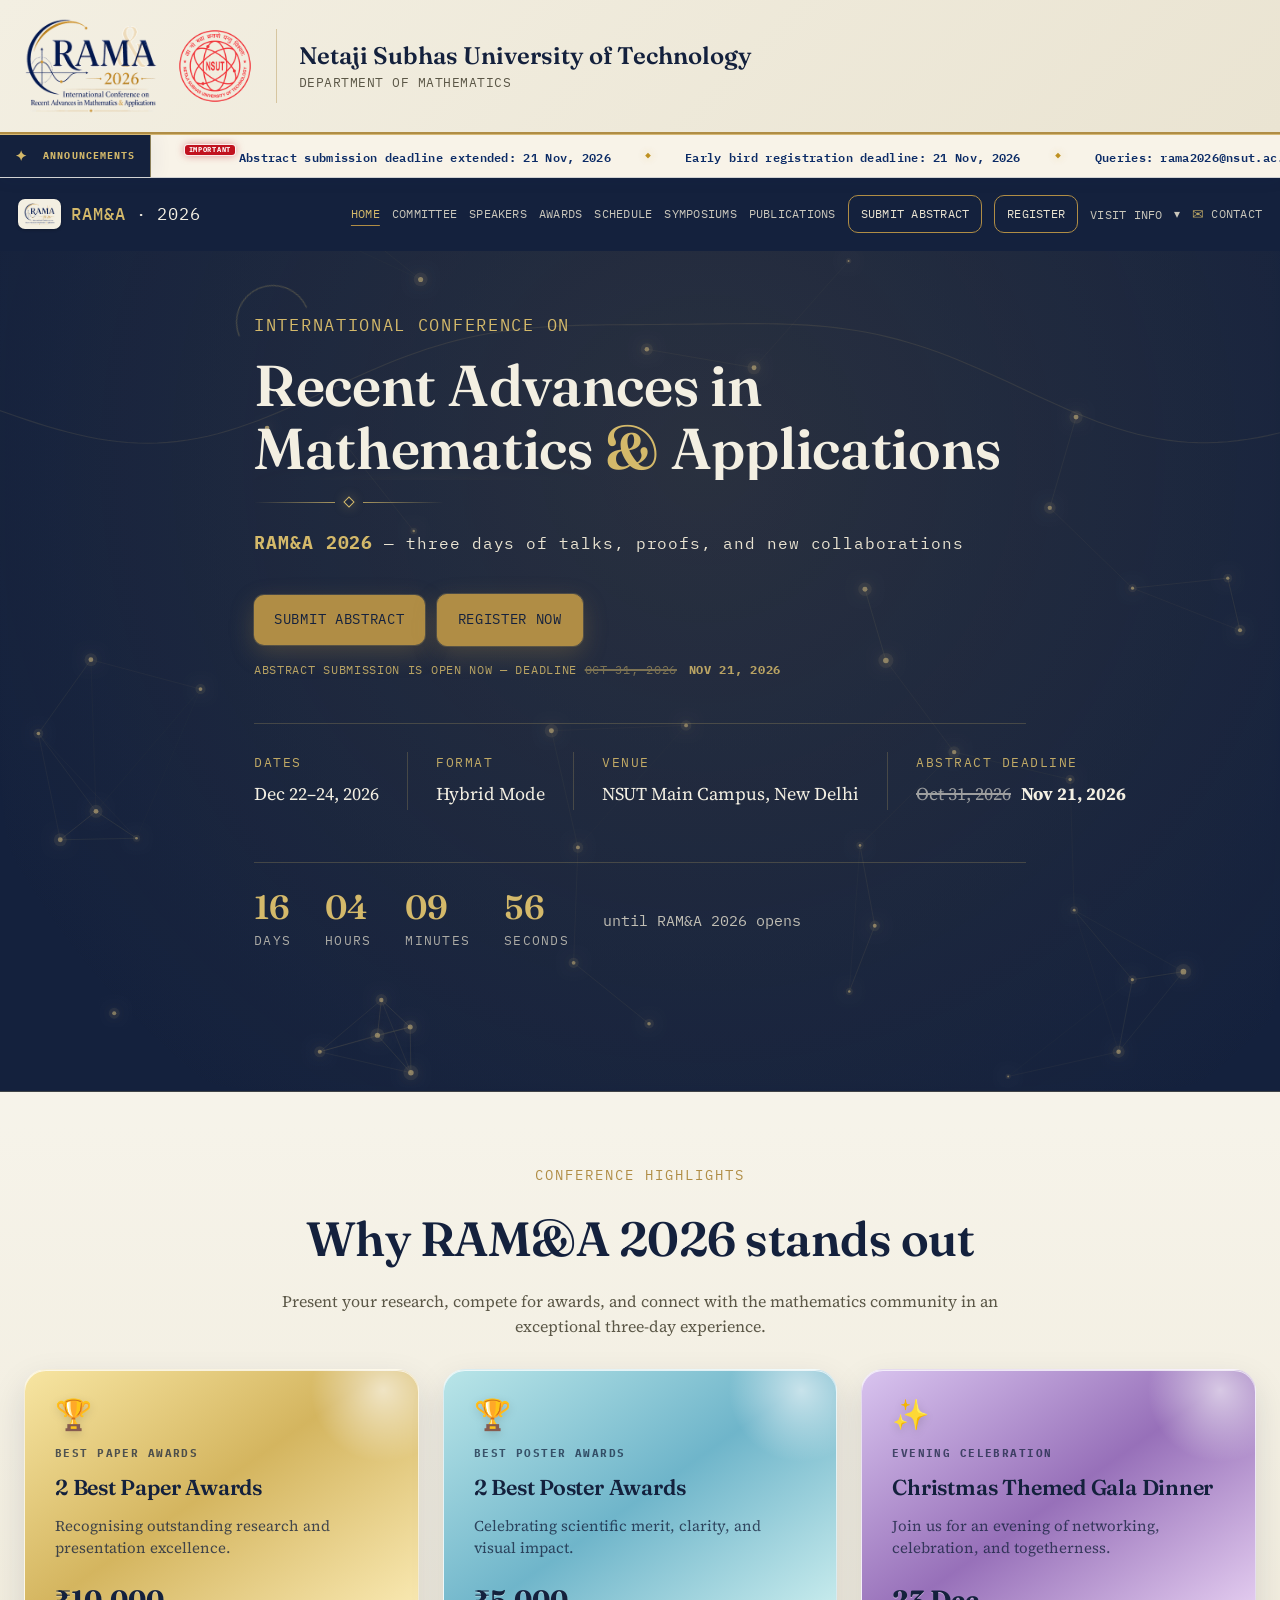
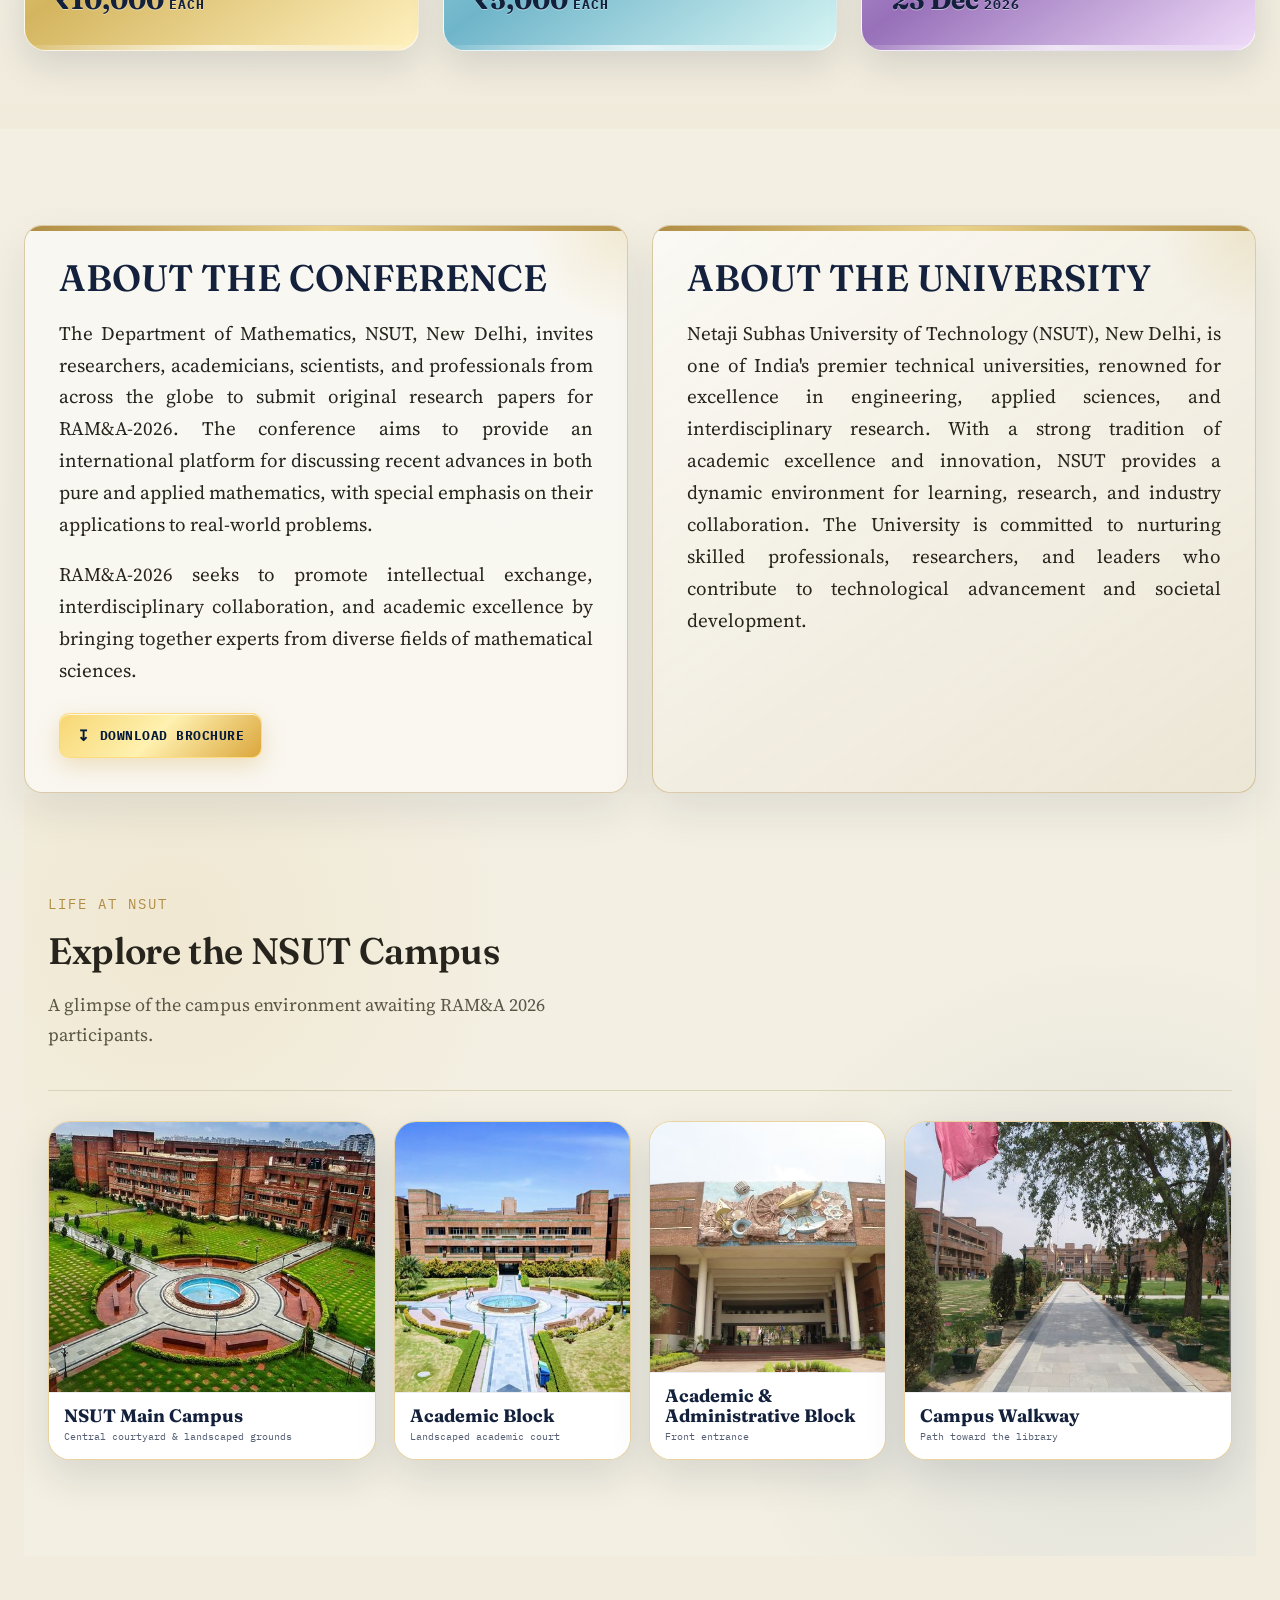
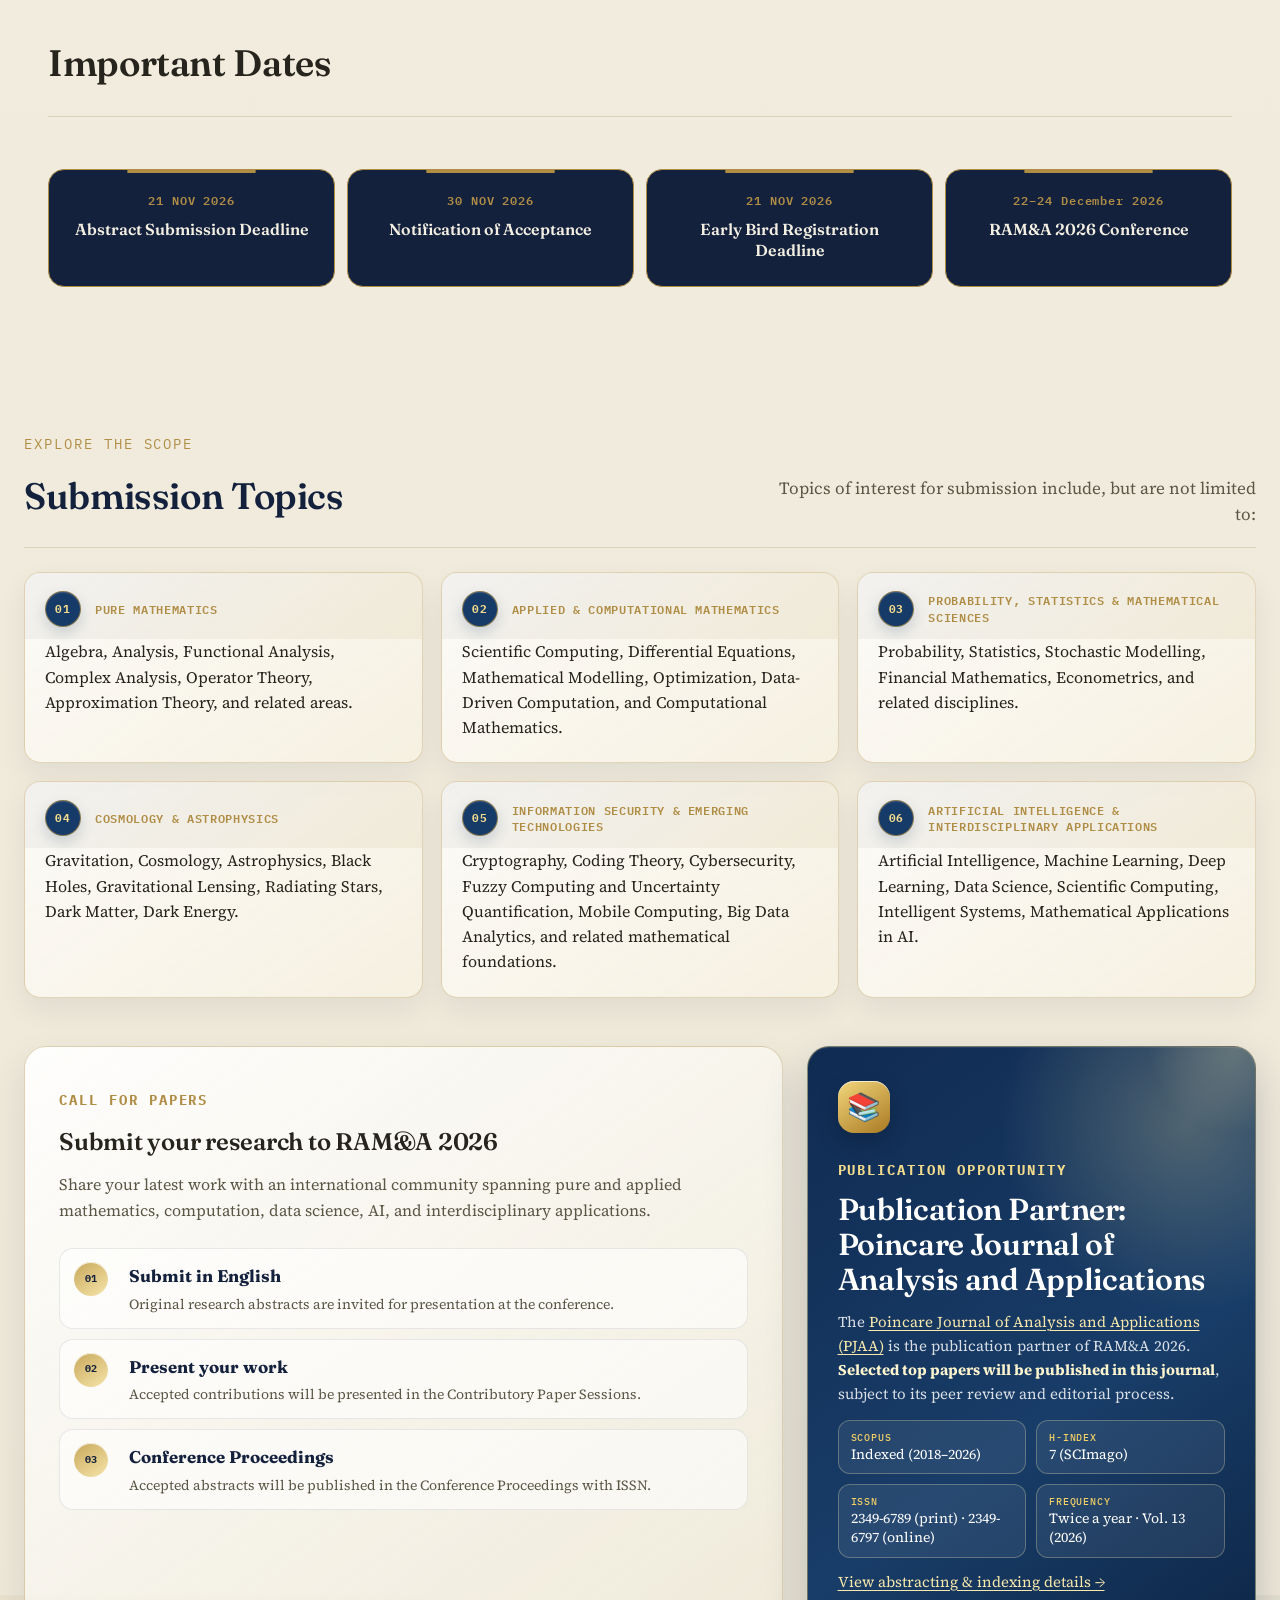
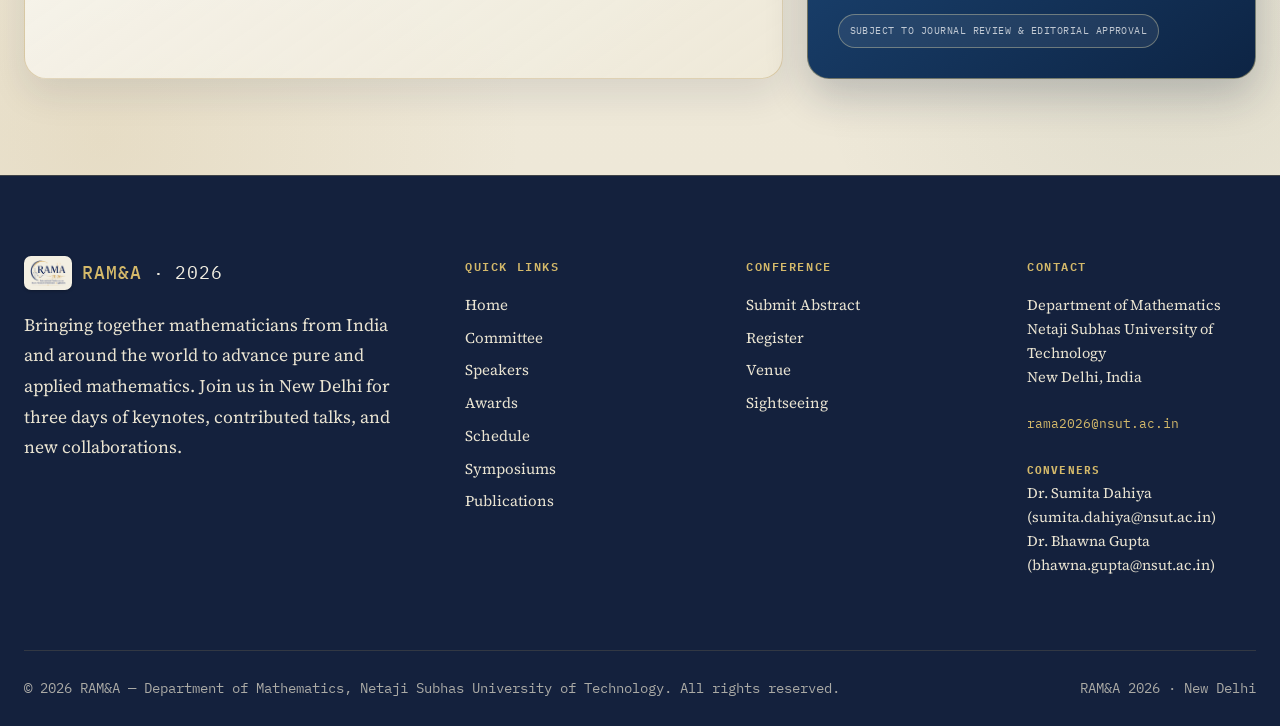
==== commit 67303678: "Add files via upload" ====
--- a/index.html
+++ b/index.html
@@ -93,14 +93,14 @@
 <div class="announcement-viewport">
 <div aria-live="polite" class="announcement-track">
 <div class="announcement-group">
-<div class="announcement-text"><sup class="announcement-important-tag">IMPORTANT</sup><span class="announcement-message">Abstract submission deadline: 31 Oct, 2026</span></div>
+<div class="announcement-text"><sup class="announcement-important-tag">IMPORTANT</sup><span class="announcement-message">Abstract submission deadline extended: 21 Nov, 2026</span></div>
 <div class="announcement-sep" aria-hidden="true">◆</div>
 <div class="announcement-text"><span class="announcement-message">Early bird registration deadline: 21 Nov, 2026</span></div>
 <div class="announcement-sep" aria-hidden="true">◆</div>
 <div class="announcement-text"><span class="announcement-message">Queries: rama2026@nsut.ac.in</span></div>
 </div>
 <div aria-hidden="true" class="announcement-group">
-<div class="announcement-text"><sup class="announcement-important-tag">IMPORTANT</sup><span class="announcement-message">Abstract submission deadline: 31 Oct, 2026</span></div>
+<div class="announcement-text"><sup class="announcement-important-tag">IMPORTANT</sup><span class="announcement-message">Abstract submission deadline extended: 21 Nov, 2026</span></div>
 <div class="announcement-sep" aria-hidden="true">◆</div>
 <div class="announcement-text"><span class="announcement-message">Early bird registration deadline: 21 Nov, 2026</span></div>
 <div class="announcement-sep" aria-hidden="true">◆</div>
@@ -123,7 +123,7 @@
 <a class="btn btn-primary btn-hero-cta" href="abstract-submission.html">Submit Abstract</a>
 <a class="btn btn-hero-register" href="https://forms.gle/7w5G53Ys427PZCkbA" target="_blank" rel="noopener noreferrer">Register Now</a>
 </div>
-<div class="hero-cta-note">Abstract submission is open now — deadline Oct 31, 2026</div>
+<div class="hero-cta-note">Abstract submission is open now — deadline <s class="date-old">Oct 31, 2026</s> <b class="date-new">Nov 21, 2026</b></div>
 </div>
 <div class="hero-meta">
 <div class="item">
@@ -140,7 +140,7 @@
 </div>
 <div class="item">
 <div class="label">Abstract deadline</div>
-<div class="value">Oct 31, 2026</div>
+<div class="value"><s class="date-old">Oct 31, 2026</s> <span class="date-new">Nov 21, 2026</span></div>
 </div>
 </div>
 <div aria-label="Countdown to conference" class="countdown" id="countdown">
@@ -236,20 +236,16 @@
 </div>
 <div class="important-dates-grid reveal">
 <div class="date-card">
-<div class="date-card-date">31 OCT 2026</div>
+<div class="date-card-date">21 NOV 2026</div>
 <div class="date-card-title">Abstract Submission Deadline</div>
 </div>
 <div class="date-card">
-<div class="date-card-date">10 NOV 2026</div>
+<div class="date-card-date">30 NOV 2026</div>
 <div class="date-card-title">Notification of Acceptance</div>
 </div>
 <div class="date-card featured">
-<div class="date-card-date">15 NOV 2026</div>
-<div class="date-card-title">Early Bird Registration</div>
-</div>
-<div class="date-card">
 <div class="date-card-date">21 NOV 2026</div>
-<div class="date-card-title">Registration Deadline</div>
+<div class="date-card-title">Early Bird Registration Deadline</div>
 </div>
 <div class="date-card conference-date">
 <div class="date-card-date">22–24 December 2026</div>
--- a/styles.css
+++ b/styles.css
@@ -1,4 +1,4 @@
-:root{--ink:#14213d;--ink-2:#1f2e52;--ink-line:rgba(212,185,106,0.22);--vellum:#f3efe2;--vellum-2:#eae4d2;--paper-text:#26241c;--paper-text-soft:#5b5747;--brass:#b08d45;--brass-light:#d4b96a;--forest:#35513f;--rule:#dbd3b9;--max:1280px}*{box-sizing:border-box}html{scroll-behavior:smooth}body{margin:0;background:var(--vellum);color:var(--paper-text);font-family:'Source Serif 4',serif;font-size:20.5px;line-height:1.68;-webkit-font-smoothing:antialiased}h1,h2,h3,h4{font-family:'Fraunces',serif;font-weight:600;margin:0;letter-spacing:-.01em}.mono{font-family:'IBM Plex Mono',monospace}a{color:inherit}img,svg{display:block;max-width:100%}.wrap{max-width:var(--max);margin:0 auto;padding:0 24px}.eyebrow{font-family:'IBM Plex Mono',monospace;font-size:14px;letter-spacing:.14em;text-transform:uppercase;color:var(--brass)}section{padding:96px 0;scroll-margin-top:206px}body.inner-page{padding-top:var(--fixed-bars-h,206px)}.top-banner{position:fixed;top:0;left:0;right:0;z-index:60;background:linear-gradient(135deg,var(--vellum) 0,var(--vellum-2) 100%);border-bottom:2px solid var(--brass)}.top-banner-inner{max-width:var(--max);margin:0 auto;padding:18px 24px;display:flex;align-items:center;gap:22px}.top-banner-logos{display:flex;align-items:center;gap:18px;flex-shrink:0}.top-banner-logos img{display:block}.tb-logo-rama{height:96px;width:auto}.tb-logo-nsut{height:66px;width:auto}.top-banner-divider{width:1px;height:74px;background:var(--brass);opacity:.4;flex-shrink:0}.top-banner-text{display:flex;flex-direction:column;justify-content:center;line-height:1.3}.tb-uni-name{font-family:'Fraunces',serif;font-weight:600;font-size:24px;color:var(--ink)}.tb-dept{font-family:'IBM Plex Mono',monospace;font-size:13px;letter-spacing:.04em;text-transform:uppercase;color:var(--paper-text-soft);margin-top:4px}header.site-nav{position:fixed;top:134px;left:0;right:0;z-index:50;background:var(--ink);backdrop-filter:none;-webkit-backdrop-filter:none;border-bottom:1px solid transparent;transition:background .3s ease,border-color .3s ease,box-shadow .3s ease}header.site-nav.scrolled{background:var(--ink);border-bottom-color:var(--ink-line);box-shadow:0 12px 30px rgba(10,16,30,0.25)}.nav-inner{max-width:var(--max);margin:0 auto;padding:0 32px;height:72px;display:flex;align-items:center;justify-content:space-between;transition:height .3s ease}header.site-nav.scrolled .nav-inner{height:64px}.logo{font-family:'IBM Plex Mono',monospace;color:var(--vellum);font-size:17px;letter-spacing:.06em;display:flex;align-items:center;gap:10px}.logo-icon{flex:none;display:block}.logo-badge{flex:none;display:flex;align-items:center;justify-content:center;background:var(--vellum);border-radius:7px;padding:4px 6px;box-shadow:0 1px 3px rgba(0,0,0,0.25)}.logo-icon-img{display:block;height:22px;width:auto}.footer-brand .logo-icon-img{height:26px}.logo b{color:var(--brass-light);font-weight:500}nav.links{display:flex;gap:18px;align-items:center;flex-wrap:wrap;justify-content:flex-end}nav.links a{color:var(--vellum-2);text-decoration:none;font-family:'IBM Plex Mono',monospace;font-size:13.5px;letter-spacing:.04em;text-transform:uppercase;opacity:.85;transition:opacity .2s,color .2s}nav.links a:hover{opacity:1;color:var(--brass-light)}.nav-abstract{background:transparent;color:var(--vellum-2) !important;border:1px solid var(--brass);padding:9px 18px !important;border-radius:2px;opacity:1 !important}.nav-abstract:hover{background:var(--brass);color:var(--ink) !important}.nav-cta{border:1px solid var(--brass);padding:9px 18px !important;border-radius:2px}.menu-toggle{display:none;background:0;border:0;cursor:pointer;padding:8px}.menu-toggle span{display:block;width:22px;height:2px;background:var(--vellum);margin:5px 0}.hero{position:relative;background:var(--ink);color:var(--vellum);padding:274px 0 140px;overflow:hidden;border-bottom:1px solid var(--ink-line)}.announcement-banner{position:fixed;left:0;right:0;top:134px;bottom:auto;width:100%;height:42px;display:flex;align-items:center;overflow:hidden;background:#fffdf8;border-top:1px solid rgba(212,185,106,.65);border-bottom:1px solid rgba(20,33,61,.12);color:var(--ink);z-index:61;box-shadow:0 5px 16px rgba(20,33,61,.08)}.announcement-label{position:relative;z-index:5;flex:0 0 auto;height:100%;display:flex;align-items:center;padding:0 17px;background:#fffdf8;color:var(--ink);border-right:1px solid rgba(212,185,106,.7);font-family:'IBM Plex Mono',monospace;font-size:11px;font-weight:700;letter-spacing:.12em;text-transform:uppercase;box-shadow:8px 0 16px rgba(20,33,61,.06)}.announcement-label-icon{color:var(--brass);margin-right:7px}.announcement-viewport{flex:1 1 auto;min-width:0;height:100%;overflow:hidden;display:flex;align-items:center;position:relative}.announcement-track{display:flex;width:max-content;min-width:max-content;flex:0 0 auto;animation:announcement-scroll 42s linear infinite;will-change:transform}.announcement-group{display:flex;align-items:center;flex:0 0 auto;width:max-content}.announcement-text{flex:0 0 auto;padding:0 52px;color:var(--ink);font-family:'IBM Plex Mono',monospace;font-size:12.5px;letter-spacing:.025em;line-height:1;white-space:nowrap}.announcement-new{display:inline-block;position:relative;top:-.45em;margin-right:.45em;padding:.18em .42em .2em;border-radius:4px;background:var(--ink);color:#fffdf8;font-family:'IBM Plex Mono',monospace;font-size:.62em;font-weight:900;letter-spacing:.08em;line-height:1;box-shadow:0 0 0 1px rgba(212,185,106,.7),0 3px 8px rgba(20,33,61,.18);animation:announcement-new-pulse 1.8s ease-in-out infinite}@keyframes announcement-new-pulse{0%,100%{transform:scale(1);filter:brightness(1)}50%{transform:scale(1.05);filter:brightness(1.08)}}.announcement-sep{color:var(--brass);font-size:9px;opacity:.85}@keyframes announcement-scroll{from{transform:translateX(0)}to{transform:translateX(-50%)}}@media(prefers-reduced-motion:reduce){.announcement-track,.announcement-new{animation:none}}body.has-announcements header.site-nav{top:172px}body.has-announcements .top-banner{height:134px}body.has-announcements .announcement-banner{top:134px;bottom:auto}body.has-announcements .hero{padding-top:312px}.hero-inner{position:relative;z-index:2;max-width:820px}.venue-bg-photo{position:absolute;inset:0;background-size:cover;background-position:center 30%;background-repeat:no-repeat;filter:blur(4px);transform:scale(1.05);z-index:0}#heroCanvas{position:absolute;inset:0;width:100%;height:100%;z-index:1;display:block;opacity:.86}.hero-logos{display:flex;align-items:center;gap:26px;margin-bottom:32px}.hero-logo-chip{display:flex;align-items:center;justify-content:center;background:var(--vellum);border-radius:10px;padding:8px 12px;box-shadow:0 4px 14px rgba(0,0,0,0.28)}.hero-logo-chip img{display:block;height:64px;width:auto}.hero-logo-plain{display:block;height:82px;width:auto}.hero .eyebrow{margin-bottom:22px;display:block}.hero h1{color:var(--vellum);max-width:820px;position:relative;isolation:isolate}.hero h1::before{content:'';position:absolute;left:-18px;top:-26px;width:72px;height:72px;border:1px solid rgba(212,185,106,.28);border-right-color:transparent;border-bottom-color:transparent;border-radius:50%;transform:rotate(-25deg);animation:hero-orbit-in 1.8s cubic-bezier(.2,.75,.2,1) both;pointer-events:none;z-index:-1}.hero h1 .small-line{display:block;font-family:'IBM Plex Mono',monospace;font-size:17px;font-weight:400;letter-spacing:.1em;text-transform:uppercase;color:var(--brass-light);margin-bottom:14px;opacity:0;transform:translateY(18px);animation:hero-fade-up .72s cubic-bezier(.2,.7,.2,1) .16s forwards}.hero h1 .big-line{display:block;font-size:clamp(2.2rem,4.6vw,3.6rem);line-height:1.10;font-weight:600}.hero-title-line{display:block;overflow:hidden}.hero-title-line-1{opacity:0;transform:translateY(42px);animation:hero-title-reveal .85s cubic-bezier(.18,.72,.2,1) .48s forwards}.hero-title-line-2{opacity:0;transform:translateY(48px);animation:hero-title-reveal .95s cubic-bezier(.18,.72,.2,1) .68s forwards}.hero-title-math{color:var(--vellum);position:relative;display:inline-block}.hero-title-math::after{content:'';position:absolute;left:-3%;right:-3%;bottom:-4px;height:2px;background:linear-gradient(90deg,transparent,var(--brass-light),transparent);transform:scaleX(0);transform-origin:left center;animation:hero-shimmer .9s ease 1.52s forwards;filter:drop-shadow(0 0 8px rgba(212,185,106,.32))}.hero-title-amp{color:var(--brass-light);display:inline-block;animation:hero-amp-glow 1.1s ease-in-out 1.38s 2}.hero-title-apps{color:var(--vellum)}.hero-title-rule{display:flex;align-items:center;gap:10px;width:190px;margin-top:18px;opacity:0;transform:translateY(10px);animation:hero-fade-up .65s ease 1.45s forwards}.hero-title-rule span{height:1px;flex:1;background:linear-gradient(90deg,transparent,rgba(212,185,106,.75))}.hero-title-rule span:last-child{background:linear-gradient(90deg,rgba(212,185,106,.75),transparent)}.hero-title-rule i{display:block;width:8px;height:8px;border:1px solid var(--brass-light);transform:rotate(45deg);box-shadow:0 0 12px rgba(212,185,106,.35)}@keyframes hero-fade-up{to{opacity:1;transform:none}}@keyframes hero-title-reveal{0%{opacity:0;transform:translateY(42px);filter:blur(5px)}60%{opacity:1}100%{opacity:1;transform:translateY(0);filter:blur(0)}}@keyframes hero-orbit-in{0%{opacity:0;transform:rotate(-25deg) scale(.55)}100%{opacity:1;transform:rotate(22deg) scale(1)}}@keyframes hero-shimmer{to{transform:scaleX(1)}}@keyframes hero-amp-glow{0%,100%{text-shadow:0 0 0 rgba(212,185,106,0)}50%{text-shadow:0 0 18px rgba(212,185,106,.48)}}@media(prefers-reduced-motion:reduce){.hero h1::before,.hero h1 .small-line,.hero-title-line-1,.hero-title-line-2,.hero-title-rule,.hero-title-math::after,.hero-title-amp{animation:none !important;opacity:1 !important;transform:none !important;filter:none !important}}.hero .acronym{margin-top:22px;font-family:'IBM Plex Mono',monospace;font-size:15.5px;letter-spacing:.06em;color:var(--vellum-2)}.hero .acronym b{color:var(--brass-light);font-size:18px}.hero-meta{margin-top:44px;display:flex;flex-wrap:nowrap;gap:0;border-top:1px solid var(--ink-line);padding-top:28px}.hero-meta .item{padding-right:28px;margin-right:28px;border-right:1px solid var(--ink-line);white-space:nowrap}.hero-meta .item:last-child{border-right:0}.hero-meta .item .label{font-family:'IBM Plex Mono',monospace;font-size:12.5px;text-transform:uppercase;letter-spacing:.12em;color:var(--brass-light);opacity:.9}.hero-meta .item .value{margin-top:6px;font-size:18px;color:var(--vellum)}.hero-ctas{margin-top:44px;display:flex;gap:16px;flex-wrap:wrap;align-items:center}.cta-note{font-family:'IBM Plex Mono',monospace;font-size:14px;color:var(--vellum-2);opacity:.75;font-style:italic}.countdown{margin-top:52px;display:flex;align-items:baseline;gap:34px;flex-wrap:wrap;padding-top:28px;border-top:1px solid var(--ink-line)}.countdown .unit{text-align:left}.countdown .num{display:block;font-family:'Fraunces',serif;font-weight:600;font-size:2.1rem;color:var(--brass-light);line-height:1;font-variant-numeric:tabular-nums}.countdown .lbl{display:block;margin-top:6px;font-family:'IBM Plex Mono',monospace;font-size:12.5px;letter-spacing:.1em;text-transform:uppercase;color:var(--vellum-2);opacity:.7}.countdown-until{font-family:'IBM Plex Mono',monospace;font-size:14.5px;color:var(--vellum-2);opacity:.8;align-self:center}.btn{font-family:'IBM Plex Mono',monospace;font-size:14.5px;letter-spacing:.05em;text-transform:uppercase;text-decoration:none;padding:15px 28px;border-radius:2px;display:inline-block;transition:transform .18s ease,background .18s ease,color .18s ease}.btn-primary{background:var(--brass);color:var(--ink)}.btn-primary:hover{background:var(--brass-light);transform:translateY(-2px)}.btn-ghost{border:1px solid var(--vellum-2);color:var(--vellum)}.btn-ghost:hover{border-color:var(--brass-light);color:var(--brass-light);transform:translateY(-2px)}.hero-cta-block{margin:36px 0 6px}.hero-cta-row{display:flex;align-items:center;gap:12px;flex-wrap:wrap}.btn-hero-cta,.btn-hero-register{font-size:14px;padding:13px 20px;white-space:nowrap;box-shadow:0 8px 24px rgba(176,141,69,0.28),0 0 0 1px rgba(212,185,106,0.2)}.btn-hero-cta:hover,.btn-hero-register:hover{box-shadow:0 10px 28px rgba(176,141,69,0.4),0 0 0 1px rgba(212,185,106,0.35)}.btn-hero-register{background:var(--brass);border:1px solid var(--brass);color:var(--ink)}.btn-hero-register:hover{background:var(--brass-light);transform:translateY(-2px)}.btn-hero-brochure{border:1px solid rgba(255,220,125,.9);color:#061a3a;background:linear-gradient(135deg,#f7d774 0,#fff1b0 48%,#dba63c 100%);box-shadow:0 8px 22px rgba(203,156,49,.26),inset 0 1px 0 rgba(255,255,255,.75);font-weight:700}.btn-hero-brochure:hover{border-color:#fff5c8;color:#061a3a;background:linear-gradient(135deg,#ffe79a 0,#fff8cf 52%,#e6b84e 100%);transform:translateY(-2px);box-shadow:0 12px 28px rgba(203,156,49,.34),inset 0 1px 0 rgba(255,255,255,.9)}.about-brochure-cta{display:inline-flex;align-items:center;gap:9px;margin-top:8px;font-size:13px;padding:11px 17px;letter-spacing:.04em;border-radius:999px;position:relative;overflow:hidden}.about-brochure-cta::before{content:'↧';font-size:15px;line-height:1}.hero-cta-note{margin-top:14px;font-family:'IBM Plex Mono',monospace;font-size:11.5px;letter-spacing:.06em;text-transform:uppercase;color:var(--brass-light);opacity:.85}.section-head{display:flex;align-items:baseline;gap:18px;margin-bottom:52px;border-bottom:1px solid var(--rule);padding-bottom:22px}.section-head .mark{font-family:'IBM Plex Mono',monospace;color:var(--brass);font-size:17px}.section-head h2{font-size:clamp(1.7rem,3vw,2.3rem);white-space:nowrap}.section-head p{margin-top:8px;color:var(--paper-text-soft);font-size:18px;max-width:560px}.about-grid{display:grid;grid-template-columns:1fr 1fr;gap:64px;align-items:start}.about-col p{margin:0 0 18px;color:var(--paper-text);font-size:19px;text-align:justify;text-justify:inter-word}.about-col p:last-child{margin-bottom:0}.about-col .sub-heading{margin-bottom:14px}.brochure-link{color:var(--brass);font-weight:600;text-decoration:underline;text-decoration-color:var(--brass);text-underline-offset:3px;transition:color .2s}.brochure-link:hover{color:var(--ink)}.important-dates-section{padding-top:76px;padding-bottom:28px}.important-dates-grid{display:grid;grid-template-columns:repeat(5,minmax(0,1fr));gap:12px;margin-top:30px}.date-card{position:relative;min-width:0;padding:22px 18px 24px;border:1px solid var(--brass);background:var(--ink);text-align:center;transition:transform .2s ease,border-color .2s ease}.date-card:hover{transform:translateY(-3px);border-color:var(--brass)}.date-card::before{content:"";position:absolute;top:0;left:0;right:0;height:3px;background:var(--brass);transform:scaleX(.45);transform-origin:center;transition:transform .2s ease}.date-card:hover::before{transform:scaleX(1)}.date-card-date{font-family:'IBM Plex Mono',monospace;color:var(--brass);font-size:12px;font-weight:600;letter-spacing:.08em;line-height:1.4}.date-card-title{margin-top:10px;color:var(--vellum);font-family:'Fraunces',serif;font-size:16px;line-height:1.35;font-weight:600}.date-card.featured{border-color:var(--brass);background:var(--ink)}.date-card.featured .date-card-title{color:var(--vellum)}.date-card.conference-date{background:var(--ink);border-color:var(--brass)}.date-card.conference-date .date-card-date{color:var(--brass)}.date-card.conference-date .date-card-title{color:var(--vellum)}.topics-block{margin-top:64px}.committee-grid{display:grid;grid-template-columns:repeat(2,minmax(0,500px));justify-content:center;gap:22px;margin-top:18px}.committee-row{display:flex;flex-direction:column;gap:18px;min-height:190px;padding:26px 26px 24px;background:#f7f4ea;border:1px solid var(--rule);border-top:3px solid var(--brass);box-shadow:0 14px 36px rgba(20,33,61,.07);transition:transform .25s ease,box-shadow .25s ease,border-color .25s ease}.committee-row:hover{transform:translateY(-5px);box-shadow:0 20px 44px rgba(20,33,61,.12);border-color:rgba(176,141,69,.65)}.committee-role{font-family:'IBM Plex Mono',monospace;font-size:12px;text-transform:uppercase;letter-spacing:.09em;color:var(--brass);font-weight:600}.committee-person{display:flex;align-items:center;gap:16px}.committee-photo{width:62px;height:62px;object-fit:cover;border-radius:50%;border:1px solid var(--brass);flex:0 0 62px}.committee-person p{margin:0 0 4px;font-size:17px;color:var(--ink);font-weight:600;font-family:'Fraunces',serif}.committee-names p{margin:0 0 9px;font-size:17px;color:var(--ink);font-family:'Fraunces',serif;font-weight:600}.committee-names p:last-child{margin-bottom:0}.committee-names .cmt-desig{display:block;font-family:'Source Serif 4',serif;font-style:italic;font-weight:400;font-size:14px;color:var(--paper-text-soft);margin-top:2px}@media(max-width:760px){.committee-grid{grid-template-columns:1fr;gap:18px}}@media(max-width:640px){.committee-row{min-height:0;padding:22px 20px}.committee-person{gap:14px}.committee-photo{width:54px;height:54px;flex-basis:54px}}.cfp-list{list-style:none;margin-top:14px}.cfp-list li{position:relative;padding-left:22px;margin-bottom:10px;font-size:16.5px;line-height:1.6;color:var(--paper-text)}.cfp-list li::before{content:"◆";position:absolute;left:0;top:2px;color:var(--brass);font-size:9px}.sub-heading{font-family:'Fraunces',serif;font-size:1.5rem;font-weight:600;margin-bottom:10px}.topics-intro{color:var(--paper-text-soft);font-size:17px;margin-bottom:8px}.topics-list{margin-top:18px}.topic-item{display:grid;grid-template-columns:300px 1fr;gap:32px;padding:22px 0;border-top:1px solid var(--rule)}.topic-item:last-child{border-bottom:1px solid var(--rule)}.topic-name{font-family:'IBM Plex Mono',monospace;font-size:14px;text-transform:uppercase;letter-spacing:.05em;color:var(--brass);font-weight:500;line-height:1.5}.topic-desc{font-size:17.5px;color:var(--paper-text)}.speakers{background:var(--vellum-2)}.speaker-grid{display:grid;grid-template-columns:repeat(auto-fill,minmax(195px,1fr));gap:36px 24px}.speaker-card{display:block}.speaker-photo{width:100%;aspect-ratio:1/1;background:#ffffff;border:1px solid var(--rule);display:flex;align-items:center;justify-content:center;margin-bottom:18px;overflow:hidden;transition:transform .4s cubic-bezier(.2,.8,.2,1),box-shadow .4s ease,border-color .4s ease}.speaker-photo img{width:100%;height:100%;object-fit:cover;display:block;transition:transform .4s ease}.speaker-photo img.speaker-photo-full{width:100%;height:100%;object-fit:contain;display:block}.speaker-card:hover .speaker-photo img{transform:scale(1.05)}.speaker-card:hover .speaker-photo{transform:translateY(-8px);box-shadow:0 20px 34px rgba(20,33,61,0.18);border-color:var(--brass)}.speaker-photo .initials{font-family:'Fraunces',serif;font-weight:500;font-size:2.6rem;color:var(--brass);transition:transform .4s ease}.speaker-card:hover .speaker-photo .initials{transform:scale(1.08)}.speaker-card h4{font-size:18.5px;margin-bottom:4px;line-height:1.3}.speaker-card .affil{font-family:'IBM Plex Mono',monospace;font-size:13px;color:var(--forest);text-transform:uppercase;letter-spacing:.03em;margin-bottom:9px;line-height:1.5}.speaker-card .talk{font-size:15px;color:var(--paper-text-soft);font-style:italic;line-height:1.4}.awards{position:relative;background:var(--vellum-2);overflow:hidden}.awards::before{content:"";position:absolute;width:420px;height:420px;border-radius:50%;right:-180px;top:-190px;background:radial-gradient(circle,rgba(184,145,55,.14),rgba(184,145,55,0) 68%);pointer-events:none}.awards-hero{position:relative;display:grid;grid-template-columns:auto 1fr;gap:22px;align-items:center;margin-bottom:36px;padding:34px 38px;background:var(--ink);border:1px solid var(--brass);box-shadow:0 16px 34px rgba(20,33,61,.12)}.awards-hero-mark{display:grid;place-items:center;width:64px;height:64px;border:1px solid var(--brass);border-radius:50%;color:var(--brass);font-size:30px;line-height:1;box-shadow:inset 0 0 0 5px rgba(184,145,55,.08)}.awards-kicker{display:block;margin-bottom:7px;color:var(--brass);font-family:'IBM Plex Mono',monospace;font-size:11px;font-weight:700;letter-spacing:.14em;text-transform:uppercase}.awards-hero h2{margin:0 0 8px;color:var(--vellum);font-size:clamp(2rem,4vw,3rem)}.awards-hero p{margin:0;max-width:760px;color:rgba(244,240,226,.78);font-size:17px;line-height:1.55}.awards-grid{display:grid;grid-template-columns:repeat(2,minmax(0,1fr));gap:22px;background:transparent;border:0}.award-card{position:relative;overflow:hidden;background:var(--paper);padding:36px 34px 30px;border:1px solid var(--rule);box-shadow:0 12px 28px rgba(20,33,61,.08);transition:transform .25s ease,box-shadow .25s ease,border-color .25s ease}.award-card::before{content:"";position:absolute;left:0;right:0;top:0;height:4px;background:var(--brass)}.award-card::after{content:"";position:absolute;width:170px;height:170px;right:-85px;bottom:-85px;border-radius:50%;border:1px solid rgba(184,145,55,.18);pointer-events:none}.award-card:hover{transform:translateY(-6px);border-color:rgba(184,145,55,.65);box-shadow:0 20px 40px rgba(20,33,61,.13)}.award-card-top{display:flex;align-items:center;justify-content:space-between;gap:16px;margin-bottom:22px}.award-icon{display:grid;place-items:center;width:48px;height:48px;border-radius:50%;background:var(--ink);border:1px solid var(--brass);color:var(--brass);font-size:24px}.award-num{font-family:'Fraunces',serif;font-size:1.9rem;font-weight:400;color:var(--brass);line-height:1;letter-spacing:.02em}.award-label{display:inline-block;margin-bottom:9px;color:var(--paper-text-soft);font-family:'IBM Plex Mono',monospace;font-size:11px;font-weight:700;letter-spacing:.12em;text-transform:uppercase}.award-card h3{margin:0 0 14px;font-size:1.5rem;color:var(--ink)}.award-card p{color:var(--paper-text-soft);font-size:16px;line-height:1.6;margin-bottom:24px}.award-card ul{list-style:none;margin:0;padding:0;border-top:1px solid var(--rule)}.award-card li{display:flex;align-items:center;justify-content:space-between;gap:18px;font-family:'IBM Plex Mono',monospace;font-size:13.5px;padding:13px 0;border-bottom:1px solid var(--rule)}.award-check{color:var(--brass);font-weight:800}.award-prize{color:var(--brass);font-weight:800;letter-spacing:.02em;white-space:nowrap}.awards-note{margin-top:22px;padding:19px 22px;border:1px solid var(--rule);border-left:4px solid var(--brass);background:rgba(255,255,255,.5);font-size:15px;line-height:1.55;color:var(--paper-text-soft)}.awards-note strong{color:var(--ink)}@media(max-width:760px){.awards-hero{grid-template-columns:1fr;padding:28px 24px}.awards-grid{grid-template-columns:1fr}.award-card{padding:30px 26px 26px}}.submission-highlights{position:relative;padding:64px 0 78px;margin-top:0;background:linear-gradient(180deg,rgba(255,255,255,.28),rgba(226,218,191,.18))}.highlights-heading{max-width:760px;text-align:center;margin:0 auto 30px}.highlights-heading h2{font-size:clamp(2rem,4vw,3rem);color:var(--ink);margin:8px 0 10px}.highlights-heading p{margin:0;color:var(--paper-text-soft);font-size:16px;line-height:1.55}.submission-highlights-grid{display:grid;grid-template-columns:repeat(3,minmax(0,1fr));gap:24px;background:transparent;border:0;align-items:stretch}.submission-highlight{position:relative;overflow:hidden;padding:30px 30px 28px;min-height:220px;border-radius:22px;border:1px solid rgba(255,255,255,.72);box-shadow:0 14px 34px rgba(20,33,61,.13),inset 0 1px 0 rgba(255,255,255,.75);transition:transform .25s ease,box-shadow .25s ease}.submission-highlight::before{content:"";position:absolute;top:-55px;right:-40px;width:150px;height:150px;border-radius:50%;background:radial-gradient(circle,rgba(255,255,255,.62),rgba(255,255,255,0) 68%);pointer-events:none}.submission-highlight::after{content:"";position:absolute;left:0;right:0;bottom:0;height:5px;background:linear-gradient(90deg,rgba(255,255,255,.1),rgba(255,255,255,.8),rgba(255,255,255,.1));opacity:.9}.submission-highlight:nth-child(1){background:linear-gradient(145deg,#f7e5a2 0,#d4b55f 45%,#fff1bf 100%)}.submission-highlight:nth-child(2){background:linear-gradient(145deg,#b9e5e8 0,#6fb5ca 48%,#d7f5f3 100%)}.submission-highlight:nth-child(3){background:linear-gradient(145deg,#d9c4ef 0,#9770b9 48%,#f0dcf9 100%)}.submission-highlight:hover{transform:translateY(-8px) rotate(-.35deg);box-shadow:0 22px 42px rgba(20,33,61,.2),inset 0 1px 0 rgba(255,255,255,.85)}.submission-highlight .sh-icon{display:block;font-size:30px;line-height:1;margin-bottom:14px;filter:drop-shadow(0 3px 4px rgba(0,0,0,.14))}.submission-highlight .sh-kicker{display:block;margin-bottom:8px;color:rgba(20,33,61,.72);font-family:'IBM Plex Mono',monospace;font-size:11px;font-weight:700;text-transform:uppercase;letter-spacing:.13em}.submission-highlight h3{margin:0 0 8px;font-size:1.35rem;color:var(--ink)}.submission-highlight p{margin:0;color:rgba(20,33,61,.78);font-size:15px;line-height:1.5}.submission-highlight .sh-value{display:block;margin-top:18px;color:var(--ink);font-family:'Fraunces',serif;font-size:1.65rem;font-weight:700;text-shadow:0 1px 0 rgba(255,255,255,.45)}.submission-highlight .sh-value small{font-family:'IBM Plex Mono',monospace;font-size:.48em;letter-spacing:.08em;text-transform:uppercase}.gala-callout{margin-top:22px;padding:18px 22px;border:1px solid var(--brass);background:linear-gradient(135deg,rgba(176,141,69,.10),rgba(243,239,226,.75));display:flex;align-items:center;gap:18px}.gala-callout .gala-icon{font-size:25px;line-height:1}.gala-callout h3{margin:0 0 4px;font-size:1.05rem}.gala-callout p{margin:0;color:var(--paper-text-soft);font-size:14.5px}.day-tabs{display:flex;gap:0;margin-bottom:40px;border-bottom:1px solid var(--rule)}.schedule-tba{padding:48px 40px;background:var(--vellum-2);border-left:3px solid var(--brass);text-align:center}.schedule-tba p{font-family:'Fraunces',serif;font-style:italic;font-size:1.2rem;color:var(--paper-text-soft);margin:0}.earlybird-note{background:var(--vellum-2);border-left:3px solid var(--brass);padding:22px 28px;margin-bottom:40px}.eb-tag{display:inline-block;font-family:'IBM Plex Mono',monospace;font-size:11.5px;letter-spacing:.08em;text-transform:uppercase;color:var(--brass);font-weight:600;margin-bottom:8px}.earlybird-note p{margin:0;font-size:16px;line-height:1.55;color:var(--paper-text)}.earlybird-note p b{color:var(--ink)}.day-tab{font-family:'IBM Plex Mono',monospace;font-size:14.5px;letter-spacing:.05em;text-transform:uppercase;background:0;border:0;cursor:pointer;padding:14px 26px 16px;color:var(--paper-text-soft);border-bottom:2px solid transparent;margin-bottom:-1px;transition:color .2s,border-color .2s}.day-tab.active{color:var(--ink);border-bottom-color:var(--brass)}.day-panel{display:none}.day-panel.active{display:block}.sched-row{display:grid;grid-template-columns:120px 1fr 200px;gap:24px;padding:22px 0;border-top:1px solid var(--rule);align-items:baseline}.sched-row:last-child{border-bottom:1px solid var(--rule)}.sched-row .time{font-family:'IBM Plex Mono',monospace;font-size:15px;color:var(--brass)}.sched-row .title{font-size:18.5px;color:var(--paper-text)}.sched-row .title small{display:block;margin-top:4px;font-family:'IBM Plex Mono',monospace;font-size:13.5px;color:var(--paper-text-soft);text-transform:none;letter-spacing:0}.sched-row .tag{font-family:'IBM Plex Mono',monospace;font-size:13px;text-transform:uppercase;letter-spacing:.06em;color:var(--forest);text-align:right}.fee-table-wrap{border:1px solid var(--rule);overflow-x:auto}table.fee-table{width:100%;border-collapse:collapse;min-width:760px}.fee-table th,.fee-table td{padding:18px 26px;text-align:left;border-top:1px solid var(--rule)}.fee-table thead th{border-top:0;background:var(--ink);color:var(--vellum);font-family:'IBM Plex Mono',monospace;font-size:13.5px;text-transform:uppercase;letter-spacing:.06em;font-weight:500}.fee-table thead th:first-child,.fee-table thead th:nth-child(2){color:var(--vellum-2)}.fee-table thead th.attendee-head{text-align:center}.fee-table tbody td.attendee-fee{background:rgba(197,149,47,.06);border-left:1px solid var(--rule);border-right:1px solid var(--rule);text-align:center;font-weight:500}.fee-table tbody th.cat{font-family:'Fraunces',serif;font-weight:600;font-size:18px;color:var(--ink);vertical-align:middle;border-right:1px solid var(--rule);background:var(--vellum-2)}.fee-table tbody td.sub{font-family:'IBM Plex Mono',monospace;font-size:14.5px;text-transform:uppercase;letter-spacing:.04em;color:var(--forest)}.fee-table tbody td.amount{font-family:'IBM Plex Mono',monospace;font-size:17px;color:var(--ink)}.fee-table tbody td.online-fee{color:var(--ink);font-weight:400}.fee-table tbody tr:first-child th.cat,.fee-table tbody tr:first-child td{border-top:0}.fee-note{margin-top:22px;font-size:15.5px;color:var(--paper-text-soft)}.reg-cta{margin-top:32px;display:flex;align-items:center;gap:16px;flex-wrap:wrap}.reg-cta .cta-note{color:var(--paper-text-soft);opacity:1}#attractions{position:relative;overflow:hidden}#attractions>.wrap{position:relative;z-index:2}.attractions-grid{display:grid;grid-template-columns:repeat(3,1fr);gap:20px}.attraction-card{background:rgba(243,239,226,0.82);backdrop-filter:blur(6px);-webkit-backdrop-filter:blur(6px);border:1px solid var(--rule);border-radius:12px;box-shadow:0 10px 26px rgba(20,33,61,0.14);overflow:hidden;transition:transform .25s ease,box-shadow .25s ease}.attraction-card:hover{transform:translateY(-4px);box-shadow:0 16px 34px rgba(20,33,61,0.2)}.attraction-toggle{display:block;width:100%;background:0;border:0;cursor:pointer;padding:22px 22px;margin:0;text-align:left;position:relative;font-family:inherit;color:inherit}.attraction-top{display:flex;align-items:baseline;justify-content:space-between;gap:10px;margin-bottom:5px;padding-right:20px}.attraction-top h4{font-size:17.5px;line-height:1.3}.attraction-dist{flex:none;font-family:'IBM Plex Mono',monospace;font-size:12.5px;color:var(--brass);white-space:nowrap}.attraction-cat{font-family:'IBM Plex Mono',monospace;font-size:11px;text-transform:uppercase;letter-spacing:.05em;color:var(--forest);margin-bottom:8px}.attraction-toggle p{font-size:15px;color:var(--paper-text-soft);margin:0;padding-right:20px}.attraction-chevron{position:absolute;top:24px;right:20px;width:8px;height:8px;border-right:1.5px solid var(--brass);border-bottom:1.5px solid var(--brass);transform:rotate(45deg);transition:transform .3s ease}.attraction-card.open .attraction-chevron{transform:rotate(225deg);top:28px}.attraction-panel{display:grid;grid-template-rows:0fr;transition:grid-template-rows .4s ease}.attraction-panel-inner{overflow:hidden}.attraction-card.open .attraction-panel{grid-template-rows:1fr}.attraction-gallery{display:grid;grid-template-columns:1fr 1fr;gap:1px;background:var(--rule);margin:0 22px 14px;border:1px solid var(--rule)}.attraction-gallery svg{width:100%;height:auto;display:block;background:var(--vellum-2);padding:6px 0}.attraction-gallery--photo{grid-template-columns:1fr}.attraction-gallery--photo img{width:100%;height:180px;object-fit:cover;display:block}.attraction-more{padding:0 22px;margin:0 0 14px;font-size:15px;line-height:1.6;color:var(--paper-text)}.attraction-meta-list{padding:0 22px 22px}.attraction-meta-list>div{display:flex;justify-content:space-between;gap:12px;padding:8px 0;border-top:1px solid var(--rule);font-size:14px}.attraction-meta-list .k{font-family:'IBM Plex Mono',monospace;font-size:12.5px;text-transform:uppercase;letter-spacing:.04em;color:var(--paper-text-soft)}.attraction-meta-list .v{color:var(--ink);text-align:right}.venue{background:var(--ink);color:var(--vellum);position:relative;overflow:hidden}.venue-overlay{position:absolute;inset:0;background:var(--ink);opacity:.82;z-index:1}.venue>.wrap{position:relative;z-index:2}.venue .section-head{border-bottom-color:var(--ink-line)}.venue .section-head p{color:var(--vellum-2)}.venue-grid{display:grid;grid-template-columns:1fr 1fr;gap:56px;align-items:start}.nearby-hotels{margin:4px 0 58px}.hotels-head{display:flex;justify-content:space-between;align-items:end;gap:36px;padding-bottom:18px;border-bottom:1px solid var(--ink-line)}.hotels-head .eyebrow{font-family:'IBM Plex Mono',monospace;font-size:11px;letter-spacing:.16em;color:var(--brass-light);font-weight:700;margin-bottom:8px}.hotels-head h3{font-family:'Cormorant Garamond',serif;font-size:34px;margin:0}.hotels-head p{max-width:500px;margin:0;color:var(--vellum-2);font-size:14px;line-height:1.55;text-align:right}.hotel-grid{display:grid;grid-template-columns:repeat(4,1fr);gap:18px;margin-top:22px}.hotel-card{display:flex;flex-direction:column;min-height:220px;padding:22px;border:1px solid rgba(255,255,255,.13);border-radius:18px;background:linear-gradient(145deg,rgba(255,255,255,.10),rgba(255,255,255,.035));box-shadow:0 16px 40px rgba(0,0,0,.18);backdrop-filter:blur(8px);position:relative;overflow:hidden;transition:transform .25s ease,box-shadow .25s ease,border-color .25s ease}.hotel-card::after{content:"";position:absolute;width:120px;height:120px;border-radius:50%;top:-55px;right:-45px;background:rgba(234,197,112,.18);filter:blur(6px)}.hotel-card:hover{transform:translateY(-5px);box-shadow:0 24px 52px rgba(0,0,0,.26);border-color:rgba(255,255,255,.25)}.hotel-icon{width:42px;height:42px;display:grid;place-items:center;border-radius:12px;background:rgba(234,197,112,.13);border:1px solid rgba(234,197,112,.24);font-size:21px;position:relative;z-index:1;margin-bottom:17px}.hotel-copy{position:relative;z-index:1;display:flex;flex-direction:column;flex:1}.hotel-copy h4{font-family:'Cormorant Garamond',serif;font-size:25px;line-height:1.08;margin:0 0 8px}.hotel-copy p{margin:0 0 18px;color:var(--vellum-2);font-size:13.5px}.hotel-book{margin-top:auto;display:inline-flex;align-items:center;justify-content:center;gap:7px;align-self:flex-start;padding:9px 12px;border-radius:999px;background:linear-gradient(135deg,var(--brass),var(--brass-light));color:var(--ink);font-family:'IBM Plex Mono',monospace;font-size:11px;font-weight:800;letter-spacing:.02em;text-decoration:none;box-shadow:0 8px 20px rgba(0,0,0,.16)}.hotel-book:hover{filter:brightness(1.06);transform:translateY(-1px)}.how-reach{display:grid;grid-template-columns:repeat(3,1fr);gap:20px;margin:28px 0 46px}.reach-tile{position:relative;overflow:hidden;padding:26px 24px 24px;min-height:230px;border:1px solid rgba(255,255,255,.14);border-radius:18px;background:linear-gradient(145deg,rgba(255,255,255,.11),rgba(255,255,255,.035));box-shadow:0 18px 45px rgba(0,0,0,.18);backdrop-filter:blur(8px);transition:transform .25s ease,box-shadow .25s ease,border-color .25s ease}.reach-tile::after{content:"";position:absolute;width:150px;height:150px;border-radius:50%;top:-70px;right:-55px;opacity:.2;filter:blur(8px)}.reach-tile.air::after{background:#79bfff}.reach-tile.train::after{background:#ffd36b}.reach-tile.metro::after{background:#b28cff}.reach-tile:hover{transform:translateY(-6px);box-shadow:0 24px 55px rgba(0,0,0,.26);border-color:rgba(255,255,255,.28)}.reach-icon{font-size:32px;line-height:1;margin-bottom:14px;position:relative;z-index:1}.reach-label{font-family:'IBM Plex Mono',monospace;font-size:11px;letter-spacing:.16em;color:var(--brass-light);font-weight:700;position:relative;z-index:1}.reach-tile h3{font-family:'Cormorant Garamond',serif;font-size:26px;line-height:1.05;margin:8px 0 8px;position:relative;z-index:1}.reach-distance{font-size:24px;font-weight:700;color:#fff;position:relative;z-index:1}.reach-tile p{margin:9px 0 0;color:var(--vellum-2);font-size:14px;line-height:1.5;max-width:34em;position:relative;z-index:1}.venue-details .row{padding:18px 0;border-top:1px solid var(--ink-line)}.venue-details .row:first-child{border-top:0}.venue-details .k{font-family:'IBM Plex Mono',monospace;font-size:13px;text-transform:uppercase;letter-spacing:.1em;color:var(--brass-light);margin-bottom:6px}.venue-details .v{font-size:18px;color:var(--vellum)}.venue-details a.v{text-decoration:underline;text-decoration-color:var(--brass)}.map-box .map-frame{position:relative;border:1px solid var(--ink-line);height:340px;overflow:hidden}.map-box iframe{width:100%;height:100%;border:0;filter:grayscale(0.4) contrast(1.05)}.map-frame-overlay{position:absolute;inset:0;z-index:2;cursor:pointer;background:rgba(20,33,61,0);transition:background .2s ease}.map-frame-overlay:hover{background:rgba(20,33,61,.12)}.map-link{display:inline-block;margin-top:10px;font-family:'IBM Plex Mono',monospace;font-size:12.5px;color:var(--brass-light);text-decoration:none;letter-spacing:.03em}.map-link:hover{text-decoration:underline}footer{background:var(--ink);border-top:1px solid var(--ink-line);padding:80px 0 0}.footer-grid{padding-bottom:56px}.footer-brand .logo{margin-bottom:20px;font-size:18px}.footer-tagline{font-size:17.5px;line-height:1.75;color:var(--vellum-2);max-width:420px}.footer-contact{margin-top:26px}.footer-contact div{font-size:15.5px;color:var(--vellum-2);margin-bottom:8px}.footer-contact a{text-decoration:none}.footer-contact a:hover{color:var(--brass-light)}.footer-bottom{border-top:1px solid var(--ink-line);padding:26px 0;display:flex;justify-content:space-between;align-items:center;flex-wrap:wrap;gap:14px;font-family:'IBM Plex Mono',monospace;font-size:14px;color:var(--vellum-2);opacity:.7}.footer-bottom nav{display:flex;gap:24px;flex-wrap:wrap}.footer-bottom nav a{text-decoration:none}.footer-bottom nav a:hover{color:var(--brass-light);opacity:1}@media(max-width:900px){.how-reach{grid-template-columns:1fr}}@media(max-width:640px){.hotel-grid{grid-template-columns:repeat(2,minmax(0,1fr));gap:10px}.hotel-card{min-height:210px;padding:15px}.hotel-copy h4{font-size:20px}.hotel-copy p{font-size:12px}.hotel-book{font-size:9.5px;padding:8px 9px}.speaker-grid{grid-template-columns:repeat(2,1fr);gap:22px 14px}}@media(max-width:400px){.speaker-grid{gap:18px 10px}.speaker-card h4{font-size:14px}.speaker-card .affil{font-size:11px}.speaker-card .talk{font-size:11.5px}}@media(max-width:980px){.attractions-grid{grid-template-columns:repeat(2,1fr)}}@media(max-width:860px){.top-banner-inner{padding:14px 20px;gap:14px}.tb-logo-rama{height:62px}.tb-logo-nsut{height:44px}.tb-uni-name{font-size:16px}.tb-dept{font-size:10.5px}.top-banner-divider{height:50px}header.site-nav{top:92px}body.has-announcements header.site-nav{top:128px}body.has-announcements .top-banner{height:92px}body.has-announcements .announcement-banner{top:92px}body.has-announcements .hero{padding-top:248px}nav.links{position:fixed;top:73px;left:0;right:0;height:calc(100vh - 165px);background:var(--ink);flex-direction:column;align-items:flex-start;padding:32px;gap:26px;transform:translateX(100%);transition:transform .25s ease;overflow-y:auto}nav.links.open{transform:translateX(0)}.menu-toggle{display:block}.hero{padding:212px 0 90px}.announcement-banner{height:36px}.announcement-label{padding:0 11px;font-size:10px}.announcement-text{padding:0 34px;font-size:11px}section{scroll-margin-top:165px}.hero-logos{margin-bottom:24px;gap:12px}.hero-logo-chip img{height:46px}.hero-logo-plain{height:60px}.countdown{gap:22px;margin-top:38px;padding-top:22px}.countdown .num{font-size:1.6rem}.countdown-until{width:100%;order:5}.hero-cta-row{gap:8px;flex-wrap:nowrap}.btn-hero-cta,.btn-hero-register,.btn-hero-brochure{font-size:12.5px;padding:12px 16px;letter-spacing:.035em}.hero-cta-note{font-size:10px}.hero-meta{flex-wrap:wrap}.hero-meta .item{padding-right:24px;margin-right:24px;white-space:normal}.about-grid,.venue-grid{grid-template-columns:1fr}.hotel-grid{grid-template-columns:repeat(2,1fr)}.hotels-head{align-items:flex-start;flex-direction:column;gap:10px}.hotels-head p{text-align:left;max-width:none}.important-dates-section{padding-top:56px;padding-bottom:16px}.important-dates-grid{grid-template-columns:repeat(2,minmax(0,1fr));gap:10px;margin-top:24px}.date-card{padding:18px 12px 20px}.date-card-date{font-size:10.5px;letter-spacing:.06em}.date-card-title{font-size:15px;line-height:1.3}.date-card.conference-date{grid-column:1 / -1}.awards-grid{grid-template-columns:1fr}.submission-highlights-grid{grid-template-columns:1fr;gap:16px}.submission-highlight{min-height:auto}.highlights-heading{margin-bottom:22px}.attractions-grid{grid-template-columns:1fr}.attraction-toggle{padding:22px 20px}.attraction-gallery{margin:0 20px 14px}.attraction-more{padding:0 20px;margin-bottom:14px}.attraction-meta-list{padding:0 20px 22px}.attraction-chevron{right:20px}footer{padding-top:56px}.topic-item{grid-template-columns:1fr;gap:8px}.sched-row{grid-template-columns:1fr;gap:6px}.sched-row .tag{text-align:left}.fee-table th,.fee-table td{padding:14px 16px;font-size:15.5px}section{padding:64px 0}.wrap{padding:0 22px}}@media(max-width:380px){.important-dates-grid{grid-template-columns:1fr}.date-card.conference-date{grid-column:auto}}@media(prefers-reduced-motion:reduce){*{transition:none !important}#heroCanvas{display:none}}nav.links .nav-contact{display:inline-flex;align-items:center;gap:7px;white-space:nowrap}.nav-contact-icon{font-size:14px;line-height:1;color:var(--brass-light);text-transform:none}.contact-grid{display:grid;grid-template-columns:1fr 1fr;gap:24px;max-width:980px}.contact-card{display:flex;align-items:flex-start;gap:20px;padding:30px 32px;background:rgba(255,255,255,.28);border:1px solid var(--rule);min-height:190px}.contact-card:hover{border-color:rgba(176,141,69,.55)}.contact-icon{flex:0 0 auto;width:44px;height:44px;display:flex;align-items:center;justify-content:center;border:1px solid var(--brass);color:var(--brass);font-size:20px}.contact-label{font-family:'IBM Plex Mono',monospace;font-size:12px;letter-spacing:.12em;text-transform:uppercase;color:var(--paper-text-soft);margin-bottom:10px}.contact-email{display:inline-block;color:var(--ink);font-family:'IBM Plex Mono',monospace;font-size:18px;font-weight:500;text-decoration:underline;text-decoration-color:var(--brass);text-underline-offset:4px;margin-bottom:16px}.contact-email:hover,.contact-person a:hover{color:var(--brass)}.contact-card p{color:var(--paper-text-soft);font-size:16px;line-height:1.6;margin:0}.contact-person{display:flex;flex-direction:column;gap:4px;margin-bottom:18px}.contact-person:last-child{margin-bottom:0}.contact-person strong{font-family:'Fraunces',serif;font-size:20px;font-weight:600;color:var(--paper-text)}.contact-person a{font-family:'IBM Plex Mono',monospace;font-size:13px;color:var(--brass);text-decoration:underline;text-underline-offset:3px}@media(max-width:860px){.contact-grid{grid-template-columns:1fr}.contact-card{padding:24px;min-height:0}.contact-email{font-size:15px}.contact-person strong{font-size:18px}}.reveal{opacity:0;transform:translateY(28px);transition:opacity .7s cubic-bezier(.2,.7,.2,1),transform .7s cubic-bezier(.2,.7,.2,1)}.reveal.visible{opacity:1;transform:translateY(0)}.speaker-grid .speaker-card.reveal:nth-child(1){transition-delay:.05s}.speaker-grid .speaker-card.reveal:nth-child(2){transition-delay:.15s}.speaker-grid .speaker-card.reveal:nth-child(3){transition-delay:.25s}.speaker-grid .speaker-card.reveal:nth-child(4){transition-delay:.35s}.awards-grid .award-card.reveal:nth-child(1){transition-delay:.05s}.awards-grid .award-card.reveal:nth-child(2){transition-delay:.2s}nav.links a.is-active,nav.links .nav-dropdown.is-active>.nav-dropdown-toggle{color:var(--brass-light) !important;opacity:1 !important}nav.links a.is-active:not(.nav-abstract):not(.nav-cta){text-decoration:underline;text-decoration-color:var(--brass);text-decoration-thickness:1px;text-underline-offset:7px}nav.links .nav-dropdown{position:relative;display:flex;align-items:center}.nav-dropdown-toggle{appearance:none;background:0;border:0;color:var(--vellum-2);text-decoration:none;font-family:'IBM Plex Mono',monospace;font-size:13.5px;letter-spacing:.04em;text-transform:uppercase;opacity:.85;padding:0;cursor:pointer;transition:opacity .2s,color .2s}.nav-dropdown-toggle:hover,.nav-dropdown.is-open .nav-dropdown-toggle{opacity:1;color:var(--brass-light)}.dropdown-arrow{font-size:12px;margin-left:4px;position:relative;top:-1px}.nav-dropdown-menu{position:absolute;top:calc(100% + 14px);right:0;min-width:150px;padding:8px;background:rgba(20,33,61,.98);border:1px solid var(--ink-line);box-shadow:0 14px 30px rgba(10,16,30,.28);opacity:0;visibility:hidden;transform:translateY(-5px);transition:opacity .18s ease,transform .18s ease,visibility .18s;z-index:100}.nav-dropdown.is-open .nav-dropdown-menu{opacity:1;visibility:visible;transform:translateY(0)}.nav-dropdown-menu a{display:block;padding:10px 12px;white-space:nowrap}.nav-dropdown-menu a:hover,.nav-dropdown-menu a.is-active{background:rgba(196,150,58,.12);color:var(--brass-light) !important;opacity:1 !important}.nav-dropdown-menu a.is-active{border-left:2px solid var(--brass)}@media(max-width:860px){nav.links .nav-dropdown{width:100%;display:block}.nav-dropdown-toggle{font-size:13.5px;padding:0}.nav-dropdown-menu{position:static;min-width:0;margin-top:12px;padding:0 0 0 16px;background:transparent;border:0;box-shadow:none;opacity:1;visibility:visible;transform:none;display:none}.nav-dropdown.is-open .nav-dropdown-menu{display:block}.nav-dropdown-menu a{padding:10px 0}}.attraction-card--static{display:flex;flex-direction:column}.attraction-card--static .attraction-gallery{margin:0;border:0;border-bottom:1px solid var(--rule)}.attraction-card--static .attraction-gallery--photo img{height:190px;object-fit:cover}.attraction-static-content{padding:20px 22px 0}.attraction-static-content .attraction-top{padding-right:0}.attraction-static-content>p:not(.attraction-more){padding-right:0}.attraction-static-content .attraction-more{padding:0;margin-top:14px}.attraction-static-content .attraction-meta-list{padding:0 0 20px}@media(max-width:900px){.attraction-card--static .attraction-gallery--photo img{height:210px}}@media(max-width:620px){.attraction-static-content{padding:18px 20px 0}.attraction-card--static .attraction-gallery--photo img{height:220px}}.footer-grid{display:grid;grid-template-columns:minmax(280px,1.7fr) repeat(3,minmax(150px,1fr));gap:52px;padding:0 0 58px}.footer-col h4{margin:0 0 18px;font-family:'IBM Plex Mono',monospace;font-size:12px;letter-spacing:.13em;text-transform:uppercase;color:var(--brass-light)}.footer-links{display:flex;flex-direction:column;gap:11px}.footer-links a{color:var(--vellum-2);text-decoration:none;font-size:15px;line-height:1.45}.footer-links a:hover{color:var(--brass-light)}.footer-contact-col p{margin:0 0 14px;color:var(--vellum-2);font-size:14.5px;line-height:1.65}.footer-email{display:inline-block;color:var(--brass-light);text-decoration:none;font-family:'IBM Plex Mono',monospace;font-size:13px;word-break:break-word}.footer-email:hover{text-decoration:underline;text-underline-offset:4px}.footer-conveners{margin-top:20px !important}.footer-conveners strong{font-family:'IBM Plex Mono',monospace;font-size:11px;letter-spacing:.1em;text-transform:uppercase;color:var(--brass-light)}.back-to-top{position:fixed;right:24px;bottom:24px;z-index:45;width:46px;height:46px;border:1px solid var(--brass);border-radius:2px;background:var(--ink);color:var(--brass-light);display:flex;align-items:center;justify-content:center;flex-direction:column;gap:0;font-family:'IBM Plex Mono',monospace;font-size:18px;line-height:1;cursor:pointer;opacity:0;visibility:hidden;transform:translateY(10px);transition:opacity .25s ease,transform .25s ease,visibility .25s ease,background .2s ease;box-shadow:0 8px 24px rgba(10,16,30,.22)}.back-to-top span{font-size:8px;letter-spacing:.08em;text-transform:uppercase;margin-top:2px}.back-to-top.visible{opacity:1;visibility:visible;transform:translateY(0)}.back-to-top:hover{background:var(--brass);color:var(--ink)}@media(max-width:860px){body.nav-open{overflow:hidden}.nav-inner{height:64px;padding:0 20px}.menu-toggle{position:relative;z-index:120;width:44px;height:44px;display:flex;flex-direction:column;align-items:center;justify-content:center;border:0;border-radius:0}.menu-toggle span{width:24px;height:2px;background:var(--brass-light);display:block;margin:3px 0;transition:transform .2s ease,opacity .2s ease}body.nav-open .menu-toggle span:nth-child(1){transform:translateY(7px) rotate(45deg)}body.nav-open .menu-toggle span:nth-child(2){opacity:0}body.nav-open .menu-toggle span:nth-child(3){transform:translateY(-7px) rotate(-45deg)}nav.links{z-index:110;padding:26px 24px 40px;gap:0;align-items:stretch;background:var(--ink);box-shadow:0 20px 40px rgba(10,16,30,.35)}nav.links>a,nav.links>.nav-dropdown{padding:14px 0;border-bottom:1px solid rgba(255,255,255,.08)}nav.links>a{font-size:14px;width:100%}nav.links .nav-abstract,nav.links .nav-cta{display:block;width:100%;box-sizing:border-box;text-align:center;margin:8px 0 2px}nav.links .nav-contact{justify-content:flex-start}nav.links .nav-dropdown{border-bottom:1px solid rgba(255,255,255,.08)}.nav-dropdown-toggle{width:100%;text-align:left;font-size:14px;padding:0}.nav-dropdown-menu{padding-left:12px;margin-top:8px}.nav-dropdown-menu a{font-size:13px;padding:9px 0}.nav-contact-icon{font-size:15px}.footer-grid{grid-template-columns:1fr 1fr;gap:38px 28px}.footer-brand{grid-column:1 / -1}.footer-bottom{flex-direction:column;align-items:flex-start}.back-to-top{right:16px;bottom:16px}}@media(max-width:520px){.footer-grid{grid-template-columns:1fr;gap:30px}.footer-brand{grid-column:auto}}@media(max-width:860px){header.site-nav nav.links{position:fixed !important;left:0 !important;right:auto !important;top:var(--mobile-nav-panel-top,64px) !important;width:100vw !important;max-width:100vw !important;height:calc(100vh - var(--mobile-nav-panel-top, 64px)) !important;box-sizing:border-box !important;margin:0 !important;padding:26px 24px 40px !important;display:flex !important;flex-direction:column !important;align-items:stretch !important;justify-content:flex-start !important;flex-wrap:nowrap !important;gap:0 !important;overflow-x:hidden !important;overflow-y:auto !important;transform:translate3d(100%,0,0) !important}header.site-nav nav.links.open{transform:translate3d(0,0,0) !important}header.site-nav nav.links>a,header.site-nav nav.links>.nav-dropdown{flex:0 0 auto !important;min-width:0 !important;width:100% !important;box-sizing:border-box !important}header.site-nav nav.links>a{display:flex !important;align-items:center !important}header.site-nav nav.links .nav-dropdown-toggle{display:flex !important;align-items:center !important;justify-content:space-between !important}header.site-nav .menu-toggle{width:44px !important;height:44px !important;padding:8px !important;margin:0 !important;background:transparent !important;border:0 !important;box-shadow:none !important}header.site-nav .menu-toggle span{width:24px !important;height:2px !important;margin:3px 0 !important;background:var(--brass-light) !important}}@media(max-width:860px){body.nav-open{overflow:hidden}header.site-nav.mobile-menu-open{z-index:130 !important}header.site-nav nav.links{position:fixed !important;left:0 !important;right:0 !important;top:var(--mobile-nav-panel-top,0) !important;width:100vw !important;max-width:none !important;height:calc(100vh - var(--mobile-nav-panel-top, 0px)) !important;min-height:0 !important;box-sizing:border-box !important;margin:0 !important;padding:52px 24px 60px !important;display:flex !important;flex-direction:column !important;align-items:center !important;justify-content:flex-start !important;flex-wrap:nowrap !important;gap:0 !important;overflow-x:hidden !important;overflow-y:auto !important;background:var(--ink) !important;border:0 !important;box-shadow:none !important;transform:translate3d(100%,0,0) !important;transition:transform .25s ease !important;z-index:120 !important}header.site-nav nav.links.open{transform:translate3d(0,0,0) !important}header.site-nav nav.links>a,header.site-nav nav.links>.nav-dropdown{flex:0 0 auto !important;width:auto !important;min-width:0 !important;box-sizing:border-box !important;border:0 !important;padding:0 !important;margin:0 0 28px !important;background:transparent !important;text-align:center !important}header.site-nav nav.links>a{display:block !important;color:var(--vellum-2) !important;font-family:'IBM Plex Mono',monospace !important;font-size:17px !important;line-height:1.25 !important;letter-spacing:.055em !important;text-transform:uppercase !important;opacity:.92 !important;text-decoration:none !important}header.site-nav nav.links>a.is-active:not(.nav-abstract):not(.nav-cta){color:var(--brass-light) !important;opacity:1 !important;text-decoration:underline !important;text-decoration-color:var(--brass) !important;text-underline-offset:8px !important}header.site-nav nav.links .nav-abstract,header.site-nav nav.links .nav-cta{width:auto !important;min-width:300px !important;max-width:calc(100vw - 72px) !important;padding:14px 34px !important;margin:0 0 28px !important;border:1px solid var(--brass) !important;border-radius:2px !important;text-align:center !important;box-sizing:border-box !important}header.site-nav nav.links .nav-abstract{color:var(--vellum-2) !important}header.site-nav nav.links .nav-cta{color:var(--vellum-2) !important}header.site-nav nav.links .nav-dropdown{display:flex !important;flex-direction:column !important;align-items:center !important;justify-content:flex-start !important;width:auto !important}header.site-nav nav.links .nav-dropdown-toggle{width:auto !important;padding:0 !important;margin:0 !important;color:var(--vellum-2) !important;font-family:'IBM Plex Mono',monospace !important;font-size:17px !important;line-height:1.25 !important;letter-spacing:.055em !important;text-transform:uppercase !important;text-align:center !important;opacity:.92 !important}header.site-nav nav.links .nav-dropdown.is-active>.nav-dropdown-toggle,header.site-nav nav.links .nav-dropdown.is-open>.nav-dropdown-toggle{color:var(--brass-light) !important;opacity:1 !important}header.site-nav nav.links .nav-dropdown-menu{position:static !important;display:none !important;width:auto !important;min-width:0 !important;margin:14px 0 0 !important;padding:0 !important;background:transparent !important;border:0 !important;box-shadow:none !important;opacity:1 !important;visibility:visible !important;transform:none !important;text-align:center !important}header.site-nav nav.links .nav-dropdown.is-open .nav-dropdown-menu{display:flex !important;flex-direction:column !important;align-items:center !important;gap:14px !important}header.site-nav nav.links .nav-dropdown-menu a{padding:0 !important;color:var(--vellum-2) !important;font-size:14px !important;text-align:center !important}header.site-nav nav.links .nav-dropdown-menu a:hover,header.site-nav nav.links .nav-dropdown-menu a.is-active{background:transparent !important;color:var(--brass-light) !important;border:0 !important}header.site-nav nav.links .nav-contact{display:flex !important;align-items:center !important;justify-content:center !important;gap:8px !important;margin-bottom:0 !important}header.site-nav nav.links .nav-contact-icon{font-size:15px !important}header.site-nav .menu-toggle{position:relative !important;z-index:140 !important;width:44px !important;height:44px !important;padding:8px !important;margin:0 !important;display:flex !important;flex-direction:column !important;align-items:center !important;justify-content:center !important;background:transparent !important;border:0 !important;box-shadow:none !important}header.site-nav .menu-toggle span{width:24px !important;height:2px !important;margin:3px 0 !important;background:var(--brass-light) !important}@media(max-width:420px){header.site-nav nav.links{padding-left:18px !important;padding-right:18px !important}header.site-nav nav.links>a,header.site-nav nav.links .nav-dropdown-toggle{font-size:16px !important}header.site-nav nav.links .nav-abstract,header.site-nav nav.links .nav-cta{min-width:280px !important;max-width:calc(100vw - 52px) !important}}}html,body{max-width:100%;overflow-x:hidden;-webkit-text-size-adjust:100%;text-size-adjust:100%}@media(max-width:860px){body.has-announcements .top-banner{height:auto !important;min-height:0 !important}.top-banner-inner{width:100%;min-width:0;padding:12px 14px !important;gap:9px !important}.top-banner-logos{min-width:0;gap:8px !important;flex:0 1 auto}.tb-logo-rama{height:auto !important;width:clamp(58px,19vw,76px) !important;max-width:76px}.tb-logo-nsut{height:auto !important;width:clamp(34px,12vw,48px) !important;max-width:48px}.top-banner-divider{height:48px !important;flex:0 0 1px}.top-banner-text{min-width:0;flex:1 1 auto;overflow:hidden}.tb-uni-name{font-size:clamp(13px,4.2vw,17px) !important;line-height:1.12 !important;overflow-wrap:normal;word-break:normal}.tb-dept{font-size:clamp(8px,2.7vw,11px) !important;line-height:1.2 !important;letter-spacing:.025em !important;white-space:normal}.announcement-banner{width:100%;max-width:100vw}.announcement-label{flex:0 0 auto;white-space:nowrap;line-height:1}.announcement-viewport{min-width:0;width:0;flex:1 1 auto}.announcement-track,.announcement-text{font-family:ui-monospace,SFMono-Regular,Menlo,Monaco,Consolas,"Liberation Mono","Courier New",monospace !important;font-weight:500;font-synthesis:none;-webkit-font-smoothing:antialiased;text-rendering:geometricPrecision}.announcement-text{font-size:clamp(10px,3.0vw,12px) !important;line-height:1 !important;letter-spacing:.025em !important;padding-left:clamp(22px,6vw,34px) !important;padding-right:clamp(22px,6vw,34px) !important}.wrap,.hero-inner,section,.about-grid,.venue-grid,.contact-grid,.speaker-grid,.attractions-grid,.awards-grid,.footer-grid,.hero-meta,.hero-cta-row,.countdown,.topic-item,.sched-row,.committee-row,.contact-card{min-width:0;max-width:100%}.wrap{width:100%}.hero h1,.hero .acronym,.section-head,.about-col p,.topic-item,.sched-row,.fee-note,.contact-card,.footer-tagline,.footer-links,.footer-contact-col{overflow-wrap:anywhere;word-break:normal}a,button,p,li,td,th,h1,h2,h3,h4,span,div{max-width:100%}header.site-nav nav.links{height:calc(100vh - var(--mobile-nav-panel-top, 0px)) !important;height:calc(100dvh - var(--mobile-nav-panel-top, 0px)) !important}}@media(max-width:860px){.announcement-banner{background:var(--vellum-2) !important;color:var(--ink) !important;overflow:hidden !important;isolation:isolate}.announcement-label{position:relative !important;z-index:3 !important;flex:0 0 auto !important;background:var(--brass) !important;color:var(--ink) !important}.announcement-viewport{position:relative !important;z-index:1 !important;flex:1 1 0 !important;width:auto !important;min-width:0 !important;overflow:hidden !important}.announcement-track{position:relative !important;display:flex !important;flex:0 0 auto !important;width:max-content !important;min-width:max-content !important;animation-duration:42s !important;transform:translate3d(0,0,0)}.announcement-group{display:flex !important;flex:0 0 auto !important;width:max-content !important;align-items:center !important}.announcement-text{flex:0 0 auto !important;white-space:nowrap !important;font-family:ui-monospace,SFMono-Regular,Menlo,Monaco,Consolas,"Liberation Mono","Courier New",monospace !important;font-size:clamp(9.5px,2.75vw,11px) !important;line-height:1 !important;letter-spacing:.015em !important;padding:0 clamp(28px,8vw,46px) !important;font-weight:500 !important;font-synthesis:none !important;text-rendering:geometricPrecision !important}}@media(max-width:360px){.top-banner-inner{padding-left:10px !important;padding-right:10px !important;gap:6px !important}.top-banner-logos{gap:5px !important}.top-banner-divider{height:42px !important}.tb-uni-name{font-size:13px !important}.tb-dept{font-size:8px !important}.announcement-label{padding-left:8px !important;padding-right:8px !important;font-size:9px !important}.announcement-text{font-size:9.5px !important;padding-left:18px !important;padding-right:18px !important}.hero h1 .small-line{font-size:13px !important}.hero h1 .big-line{font-size:clamp(1.8rem,9vw,2.35rem) !important;line-height:1.08 !important}.hero-title-rule{width:145px;margin-top:14px}.hero h1::before{width:54px;height:54px;left:-8px;top:-18px}.hero .acronym{font-size:12.5px !important;line-height:1.5 !important}}@media(max-width:860px){.top-banner-inner{display:grid !important;grid-template-columns:max-content 1px minmax(0,1fr) !important;align-items:center !important;column-gap:8px !important;width:100% !important;min-width:0 !important;padding:10px 12px !important}.top-banner-logos{display:flex !important;align-items:center !important;gap:6px !important;min-width:0 !important;width:max-content !important;max-width:100% !important;flex-shrink:0 !important}.tb-logo-rama{display:block !important;width:clamp(58px,18vw,72px) !important;height:auto !important;max-width:72px !important;flex:0 0 auto !important}.tb-logo-nsut{display:block !important;width:clamp(32px,10vw,42px) !important;height:auto !important;max-width:42px !important;flex:0 0 auto !important}.top-banner-divider{grid-column:2 !important;width:1px !important;height:42px !important;margin:0 !important}.top-banner-text{grid-column:3 !important;min-width:0 !important;width:100% !important;overflow:hidden !important}.tb-uni-name{display:block !important;min-width:0 !important;max-width:100% !important;font-size:clamp(12px,4vw,16px) !important;line-height:1.08 !important;letter-spacing:-.01em !important;overflow-wrap:normal !important;word-break:normal !important}.tb-dept{display:block !important;min-width:0 !important;max-width:100% !important;font-size:clamp(7.5px,2.45vw,10px) !important;line-height:1.15 !important;letter-spacing:.02em !important;white-space:normal !important}}@media(max-width:360px){.top-banner-inner{grid-template-columns:94px 1px minmax(0,1fr) !important;column-gap:6px !important;padding:9px 9px !important}.top-banner-logos{gap:4px !important}.tb-logo-rama{width:58px !important;max-width:58px !important}.tb-logo-nsut{width:32px !important;max-width:32px !important}.top-banner-divider{height:38px !important}.tb-uni-name{font-size:12px !important;line-height:1.06 !important}.tb-dept{font-size:7.5px !important}}.logo-home-link{color:inherit;text-decoration:none;display:inline-flex;align-items:center}.logo-home-link:hover{color:inherit}.nav-cta{color:var(--vellum-2) !important;background:transparent;opacity:1 !important;transition:background .2s ease,color .2s ease,border-color .2s ease}.nav-cta:hover{background:var(--brass);color:var(--ink) !important;border-color:var(--brass)}.footer-conveners a{color:inherit;text-decoration:none}.footer-conveners a:hover{color:var(--brass-light);text-decoration:underline;text-underline-offset:3px}.logo-separator{display:inline-flex;align-items:center;justify-content:center;height:1em;line-height:1;transform:translateY(-0.02em)}.logo-year{display:inline-flex;align-items:center;line-height:1}.top-banner-divider{align-self:center}.committee-row{border-radius:18px;overflow:hidden}.tb-logo-nsut{height:78px;width:auto}@media(max-width:760px){.tb-logo-nsut{width:clamp(42px,13vw,54px) !important;height:auto !important;max-width:54px !important}}.award-num{min-width:92px;width:auto;padding:0 12px;white-space:nowrap}.cfp-section{margin-top:48px;display:grid;grid-template-columns:minmax(0,1.35fr) minmax(320px,.8fr);gap:24px;align-items:stretch}.cfp-panel{position:relative;overflow:hidden;border:1px solid rgba(176,141,69,.35);border-radius:22px;box-shadow:0 16px 36px rgba(20,33,61,.10)}.cfp-main{padding:34px 34px 30px;background:linear-gradient(145deg,rgba(255,255,255,.92),rgba(238,233,216,.72))}.cfp-panel-head{position:relative;z-index:1}.cfp-kicker{display:inline-block;margin-bottom:10px;font-family:'IBM Plex Mono',monospace;font-size:14px;font-weight:800;letter-spacing:.14em;text-transform:uppercase;color:var(--brass)}.cfp-lead{margin:0;max-width:760px;font-size:16px;line-height:1.62;color:var(--paper-text-soft)}.cfp-points{margin-top:24px;display:grid;gap:10px}.cfp-point{display:grid;grid-template-columns:42px 1fr;gap:13px;align-items:start;padding:13px 14px;border:1px solid rgba(20,33,61,.09);border-radius:14px;background:rgba(255,255,255,.58);transition:transform .2s ease,box-shadow .2s ease,border-color .2s ease}.cfp-point:hover{transform:translateX(4px);box-shadow:0 10px 22px rgba(20,33,61,.08);border-color:rgba(176,141,69,.32)}.cfp-point-no{display:grid;place-items:center;width:34px;height:34px;border-radius:50%;background:linear-gradient(145deg,#c8a85b,#f6e5aa);color:var(--ink);font-family:'IBM Plex Mono',monospace;font-size:10px;font-weight:800;box-shadow:inset 0 1px 0 rgba(255,255,255,.8)}.cfp-point strong{display:block;margin-bottom:3px;font-family:'Fraunces',serif;font-size:1.06rem;color:var(--ink)}.cfp-point span:not(.cfp-point-no){display:block;color:var(--paper-text-soft);font-size:14px;line-height:1.5}.publication-panel{padding:34px 30px 30px;color:#fff;background:radial-gradient(circle at 85% 12%,rgba(255,238,166,.25),transparent 28%),linear-gradient(145deg,#102b52 0,#183d68 58%,#0d2444 100%);border-color:rgba(255,224,133,.4);box-shadow:0 18px 40px rgba(20,33,61,.22),inset 0 1px 0 rgba(255,255,255,.08)}.publication-glow{position:absolute;width:180px;height:180px;top:-90px;right:-70px;border-radius:50%;background:radial-gradient(circle,rgba(255,240,181,.24),rgba(255,240,181,0) 68%);pointer-events:none}.pub-icon{position:relative;display:grid;place-items:center;width:52px;height:52px;margin-bottom:18px;border-radius:16px;background:linear-gradient(145deg,#f2d77d,#a97922);color:var(--ink);font-size:27px;box-shadow:0 10px 22px rgba(0,0,0,.18),inset 0 1px 0 rgba(255,255,255,.65)}.publication-panel .cfp-kicker{color:#f4dc8d}.publication-panel h3{position:relative;margin:0 0 13px;font-family:'Fraunces',serif;font-size:clamp(1.45rem,2.4vw,1.9rem);line-height:1.15}.publication-panel p{position:relative;margin:0 0 13px;color:rgba(255,255,255,.84);font-size:15px;line-height:1.6}.publication-panel p strong{color:#fff6cf}.publication-note{color:#f8e8ac !important}.publication-tag{position:relative;display:inline-flex;margin-top:7px;padding:8px 11px;border:1px solid rgba(255,240,181,.34);border-radius:999px;background:rgba(255,255,255,.07);color:rgba(255,255,255,.72);font-family:'IBM Plex Mono',monospace;font-size:9.5px;letter-spacing:.05em;text-transform:uppercase}@media(max-width:900px){.cfp-section{grid-template-columns:1fr}}@media(max-width:640px){.cfp-section{margin-top:36px;gap:16px}.cfp-main,.publication-panel{padding:24px 20px}.cfp-point{grid-template-columns:38px 1fr;gap:11px;padding:11px 12px}.cfp-point-no{width:30px;height:30px;font-size:9px}.cfp-lead{font-size:15px}.cfp-point strong{font-size:1rem}.cfp-point span:not(.cfp-point-no){font-size:13.5px}}.about-section{background:linear-gradient(180deg,#f3efe2 0,#eee8d8 100%);position:relative;overflow:hidden}.about-section::before{content:"";position:absolute;inset:auto -10% 0 -10%;height:180px;background:radial-gradient(circle at 15% 80%,rgba(176,141,69,.13),transparent 32%),radial-gradient(circle at 85% 20%,rgba(53,81,63,.08),transparent 28%);pointer-events:none}.section-intro{position:relative;max-width:760px;margin:0 auto 36px;text-align:center}.section-intro h2{margin:8px 0 10px;font-size:clamp(2rem,4vw,3rem);color:var(--ink)}.section-intro p{margin:0;color:var(--paper-text-soft);font-size:17px}.about-grid{position:relative;gap:24px;align-items:stretch}.about-card{position:relative;padding:32px 34px 34px;border:1px solid rgba(176,141,69,.42);border-radius:18px;overflow:hidden;box-shadow:0 18px 44px rgba(20,33,61,.09);transition:transform .25s ease,box-shadow .25s ease,border-color .25s ease;background:rgba(255,255,255,.52)}.about-card::before{content:"";position:absolute;left:0;right:0;top:0;height:5px;background:linear-gradient(90deg,var(--brass),#ead28a,var(--brass))}.about-card::after{content:"";position:absolute;width:190px;height:190px;right:-90px;top:-90px;border-radius:50%;background:radial-gradient(circle,rgba(212,185,106,.22),rgba(212,185,106,0) 68%);pointer-events:none}.about-card:hover{transform:translateY(-7px);box-shadow:0 26px 52px rgba(20,33,61,.13);border-color:rgba(176,141,69,.68)}.about-card-university{background:linear-gradient(145deg,rgba(255,255,255,.62),rgba(234,228,210,.78))}.about-card-top{display:flex;align-items:center;justify-content:space-between;gap:14px;margin-bottom:20px;position:relative;z-index:1}.about-card-index{display:inline-flex;align-items:center;justify-content:center;width:42px;height:42px;border-radius:50%;background:var(--ink);color:var(--brass-light);font-family:'IBM Plex Mono',monospace;font-size:12px;letter-spacing:.06em;box-shadow:0 8px 18px rgba(20,33,61,.14)}.about-card-label{font-family:'Fraunces',serif;font-size:clamp(1.7rem,3vw,2.3rem);line-height:1.08;letter-spacing:0;color:var(--ink);font-weight:600;text-align:left}.about-card .sub-heading{font-size:clamp(1.55rem,2.2vw,2rem);color:var(--ink);margin-bottom:15px;position:relative;z-index:1}.about-card p{position:relative;z-index:1}.about-brochure-cta{position:relative;z-index:1}.topics-block{margin-top:72px;padding:38px 0 0;position:relative}.topics-header{display:flex;align-items:end;justify-content:space-between;gap:32px;margin-bottom:24px;padding-bottom:20px;border-bottom:1px solid var(--rule)}.topics-header .sub-heading{font-size:clamp(1.7rem,3vw,2.3rem);color:var(--ink);margin:6px 0 0}.topics-header .topics-intro{max-width:500px;margin:0;text-align:right;line-height:1.55}.topics-list{display:grid;grid-template-columns:repeat(3,minmax(0,1fr));gap:18px;margin-top:0}.topic-item{display:block;padding:0;border:1px solid rgba(176,141,69,.34);border-radius:16px;overflow:hidden;background:linear-gradient(145deg,rgba(255,255,255,.78),rgba(246,241,225,.88));box-shadow:0 12px 28px rgba(20,33,61,.065);transition:transform .25s ease,box-shadow .25s ease,border-color .25s ease}.topic-item:last-child{border-bottom:1px solid rgba(176,141,69,.34)}.topic-item:hover{transform:translateY(-6px);box-shadow:0 20px 38px rgba(20,33,61,.11);border-color:rgba(176,141,69,.66)}.topic-top{display:flex;align-items:center;gap:14px;padding:18px 20px 12px;background:linear-gradient(135deg,rgba(20,33,61,.045),rgba(176,141,69,.09))}.topic-index{font-family:'IBM Plex Mono',monospace;font-size:11px;font-weight:700;letter-spacing:.06em;color:#f4dc8d;background:#173b69;border:1px solid rgba(176,141,69,.7);border-radius:50%;width:36px;height:36px;display:inline-flex;align-items:center;justify-content:center;padding:0;flex:0 0 auto;box-shadow:0 6px 14px rgba(23,59,105,.18),inset 0 1px 0 rgba(255,255,255,.12)}.topic-name{font-family:'IBM Plex Mono',monospace;font-size:12px;text-transform:uppercase;letter-spacing:.055em;color:var(--brass);font-weight:600;line-height:1.4}.topic-desc{padding:0 20px 22px;font-size:16px;line-height:1.58;color:var(--paper-text)}@media(max-width:980px){.topics-list{grid-template-columns:repeat(2,minmax(0,1fr))}}@media(max-width:760px){.section-intro{margin-bottom:26px}.about-card{padding:26px 24px 28px}.topics-header{align-items:flex-start;flex-direction:column;gap:10px}.topics-header .topics-intro{text-align:left;max-width:none}.topics-list{grid-template-columns:repeat(2,minmax(0,1fr));gap:12px}.topic-top{padding:14px 14px 10px;gap:9px}.topic-name{font-size:10px;letter-spacing:.04em}.topic-index{font-size:9px;width:30px;height:30px;padding:0}.topic-desc{padding:0 14px 16px;font-size:13px;line-height:1.48}}@media(max-width:520px){.about-grid{gap:16px}.topics-block{margin-top:54px}}.campus-gallery-section{padding:92px 0 96px;background:radial-gradient(circle at 12% 18%,rgba(214,168,61,.10),transparent 28%),radial-gradient(circle at 88% 72%,rgba(31,82,138,.10),transparent 32%),var(--vellum)}.gallery-head{align-items:flex-end;margin-bottom:30px}.gallery-head>div{max-width:760px}.gallery-link{flex:0 0 auto;display:inline-flex;align-items:center;gap:8px;padding:11px 16px;border:1px solid rgba(20,33,61,.18);border-radius:999px;color:var(--ink);background:rgba(255,255,255,.72);text-decoration:none;font-family:'IBM Plex Mono',monospace;font-size:12px;transition:transform .2s ease,box-shadow .2s ease,border-color .2s ease}.gallery-link:hover{transform:translateY(-2px);border-color:var(--brass);box-shadow:0 10px 24px rgba(20,33,61,.10)}.campus-gallery-grid{display:grid;grid-template-columns:1.25fr .9fr .9fr 1.25fr;gap:18px;align-items:stretch}.campus-photo{position:relative;margin:0;overflow:hidden;border:1px solid rgba(214,168,61,.50);border-radius:22px;background:#fff;box-shadow:0 16px 40px rgba(20,33,61,.12);min-height:250px;display:flex;flex-direction:column}.campus-photo a{display:block;overflow:hidden;flex:1 1 auto;min-height:0}.campus-photo img{display:block;width:100%;height:100%;min-height:250px;object-fit:cover;transition:transform .55s cubic-bezier(.2,.7,.2,1),filter .3s ease}.campus-photo:hover img{transform:scale(1.045);filter:saturate(1.07) contrast(1.02)}.campus-photo figcaption{display:flex;flex-direction:column;gap:4px;padding:13px 15px 15px;background:rgba(255,255,255,.96);border-top:1px solid rgba(20,33,61,.08)}.campus-photo figcaption strong{font-family:'Fraunces',serif;color:var(--ink);font-size:18px;line-height:1.1}.campus-photo figcaption span{font-family:'IBM Plex Mono',monospace;font-size:10px;line-height:1.45;color:rgba(20,33,61,.72)}@media(max-width:980px){.campus-gallery-grid{grid-template-columns:1fr 1fr}.campus-photo--wide{grid-column:span 2}}@media(max-width:640px){.campus-gallery-section{padding:72px 0 76px}.gallery-head{align-items:flex-start;gap:16px}.gallery-link{font-size:10px;padding:10px 13px}.campus-gallery-grid{grid-template-columns:1fr 1fr;gap:10px}.campus-photo,.campus-photo--wide{grid-column:auto;min-height:190px;border-radius:16px}.campus-photo img{min-height:190px}.campus-photo figcaption{padding:9px 10px 10px}.campus-photo figcaption strong{font-size:14px}.campus-photo figcaption span{font-size:8px}}.announcement-banner{height:44px;background:linear-gradient(90deg,#101f3a 0,#142b50 46%,#0e213d 100%);color:#f7f1df;border-top:1px solid rgba(214,168,61,.72);border-bottom:1px solid rgba(214,168,61,.45);box-shadow:0 7px 20px rgba(8,18,34,.16)}.announcement-label{min-width:132px;padding:0 15px;justify-content:center;gap:8px;background:linear-gradient(135deg,#d6a83d 0,#f0d17b 45%,#c59020 100%);color:#14213d;font-size:10px;letter-spacing:.11em;box-shadow:8px 0 20px rgba(0,0,0,.12)}.announcement-label-icon{font-size:14px;line-height:1;transform:translateY(-.5px)}.announcement-text{padding:0 34px;font-size:12px;font-weight:600;letter-spacing:.025em;color:#f7f1df}.announcement-message{display:inline-block;vertical-align:middle}.announcement-sep{flex:0 0 auto;color:#d6a83d;font-size:8px;opacity:.9;text-shadow:0 0 10px rgba(214,168,61,.45)}.announcement-new{background:linear-gradient(135deg,#fff3b0 0,#f4d36b 45%,#d8a62e 100%);color:#13203b;box-shadow:0 0 0 1px rgba(255,255,255,.65),0 0 10px rgba(242,211,116,.7),0 0 18px rgba(214,168,61,.35)}@media(max-width:860px){.announcement-banner{height:40px;background:linear-gradient(90deg,#101f3a,#17345c,#101f3a) !important}.announcement-label{min-width:auto;padding:0 10px !important;background:linear-gradient(135deg,#d6a83d,#f0d17b,#c59020) !important;font-size:9px !important;gap:5px}.announcement-label-icon{font-size:11px}.announcement-text{padding:0 24px !important;font-size:clamp(9.5px,2.65vw,11px) !important;color:#f8f3e8 !important}.announcement-sep{font-size:6px}}.campus-photo img{background:linear-gradient(135deg,#efe8d6,#dfe4eb)}.announcement-banner{background:#f8f3e8 !important;color:#0b2b66 !important;border-top:1px solid rgba(186,137,25,.55) !important;border-bottom:1px solid rgba(11,43,102,.16) !important;box-shadow:0 4px 14px rgba(11,43,102,.07) !important}.announcement-label{background:#f8f3e8 !important;color:#0b2b66 !important;border-right:1px solid rgba(186,137,25,.45) !important;box-shadow:8px 0 16px rgba(11,43,102,.04) !important}.announcement-label-icon{color:#b8860b !important}.announcement-text,.announcement-track{color:#0b2b66 !important}.announcement-sep{color:#b8860b !important;opacity:.9 !important}.announcement-new{background:#0b2b66 !important;color:#f8f3e8 !important;box-shadow:0 0 0 1px rgba(184,134,11,.6),0 2px 6px rgba(11,43,102,.12) !important}@media(max-width:860px){.announcement-banner{background:#f8f3e8 !important;color:#0b2b66 !important}.announcement-label{background:#f8f3e8 !important;color:#0b2b66 !important}.announcement-text{color:#0b2b66 !important}.announcement-new{background:#0b2b66 !important;color:#f8f3e8 !important}}.announcement-label{background:var(--ink) !important;color:var(--brass-light) !important;border-right:1px solid rgba(212,185,106,.62) !important}.announcement-label-icon{color:var(--brass-light) !important}@media(max-width:860px){.announcement-label{background:var(--ink) !important;color:var(--brass-light) !important}.announcement-label-icon{color:var(--brass-light) !important}}.contact-grid{grid-template-columns:1fr 1fr;align-items:stretch}.query-card{position:relative;padding:30px 32px;border:1px solid var(--rule);border-radius:0;background:rgba(255,255,255,.28);box-shadow:none;min-height:100%;transition:border-color .2s,transform .2s,box-shadow .2s}.query-card:hover{border-color:rgba(176,141,69,.55);transform:translateY(-2px);box-shadow:0 14px 28px rgba(20,33,61,.08)}.query-card:before{content:"";position:absolute;inset:0;pointer-events:none;background:linear-gradient(135deg,rgba(20,33,61,.025),transparent 42%)}.query-card-head{position:relative;display:flex;gap:14px;align-items:flex-start;margin-bottom:20px}.query-icon{width:46px;height:46px;flex:0 0 46px;border-radius:14px;display:grid;place-items:center;background:#0b2b66;color:#f0c65a;font-size:22px;box-shadow:0 8px 20px rgba(11,43,102,.17)}.query-intro{display:none}.query-form{position:relative;display:flex;flex-direction:column;gap:14px}.query-form-grid{display:grid;grid-template-columns:1fr 1fr;gap:12px}.query-form label{display:flex;flex-direction:column;gap:6px}.query-form label span{font-family:'IBM Plex Mono',monospace;font-size:10px;font-weight:700;letter-spacing:.08em;text-transform:uppercase;color:var(--ink)}.query-form input,.query-form select,.query-form textarea{width:100%;box-sizing:border-box;border:1px solid rgba(20,33,61,.15);border-radius:10px;background:rgba(255,255,255,.96);color:var(--ink);font:inherit;padding:11px 12px;outline:0;transition:border-color .2s,box-shadow .2s,transform .2s}.query-form textarea{resize:vertical;min-height:118px}.query-form input:focus,.query-form select:focus,.query-form textarea:focus{border-color:rgba(11,43,102,.55);box-shadow:0 0 0 3px rgba(11,43,102,.08)}.query-submit{align-self:flex-start;border:1px solid var(--ink);border-radius:999px;background:var(--ink);color:var(--vellum);font-family:'IBM Plex Mono',monospace;font-size:11px;font-weight:700;letter-spacing:.04em;padding:12px 16px;cursor:pointer;box-shadow:0 8px 18px rgba(20,33,61,.12);transition:transform .2s,box-shadow .2s}.query-submit span{color:#f0c65a;font-size:15px}.query-submit:hover{transform:translateY(-2px);box-shadow:0 12px 24px rgba(20,33,61,.2)}.query-note{display:none}@media(max-width:980px){.contact-grid{grid-template-columns:1fr 1fr}.query-card{grid-column:auto}.query-form-grid{grid-template-columns:1fr 1fr}}@media(max-width:640px){.contact-grid{grid-template-columns:1fr}.query-card{grid-column:auto;padding:24px}.query-form-grid{grid-template-columns:1fr}.query-submit{width:100%;justify-content:center;text-align:center}.query-icon{width:42px;height:42px;flex-basis:42px}}.contact-grid{grid-template-columns:minmax(0,1.28fr) minmax(300px,.82fr);align-items:stretch;gap:24px}.contact-side{display:grid;grid-template-rows:repeat(2,minmax(0,1fr));gap:24px;min-width:0}.contact-side .contact-card{min-height:0;height:100%;box-sizing:border-box}.query-card{height:100%;box-sizing:border-box}.query-card .contact-label{font-family:'Fraunces',serif;font-size:28px;font-weight:600;letter-spacing:.01em;text-transform:none;color:var(--ink);margin-bottom:0;line-height:1.15}@media(max-width:980px){.contact-grid{grid-template-columns:minmax(0,1.18fr) minmax(260px,.82fr);gap:20px}.contact-side{gap:20px}}@media(max-width:640px){.contact-grid{grid-template-columns:1fr;gap:18px}.contact-side{gap:18px}.contact-side .contact-card{height:auto;min-height:0}.query-card .contact-label{font-size:25px}}.mini-symposiums{margin:2rem 0;padding:1.6rem;border:1px solid rgba(212,175,55,0.42);border-radius:18px;background:linear-gradient(135deg,#123b63 0,#0b2d4d 100%);color:#fff;box-shadow:0 12px 30px rgba(8,35,60,0.22)}.mini-symposiums-head{margin-bottom:1.25rem;text-align:center}.mini-symposiums-kicker{display:inline-block;margin-bottom:.4rem;padding:.32rem .7rem;border:1px solid rgba(212,175,55,0.55);border-radius:999px;background:rgba(212,175,55,0.12);color:#f0cf65;font-size:.72rem;font-weight:800;letter-spacing:.08em;text-transform:uppercase}.mini-symposiums h3{margin:0 0 .4rem;color:#fff}.mini-symposiums-head p{margin:0 auto;max-width:none;color:rgba(255,255,255,0.84);font-family:'Source Serif 4',serif;font-style:normal;font-size:clamp(0.68rem,2.3vw,1rem);line-height:1.5;white-space:nowrap}.mini-symposium-list{display:grid;gap:.85rem}.mini-symposium-card{display:grid;grid-template-columns:minmax(0,1fr) minmax(190px,30%);grid-template-rows:auto auto auto;column-gap:1.25rem;align-items:center;padding:1rem 1.1rem;border-radius:14px;background:rgba(255,255,255,0.08);border:1px solid rgba(255,255,255,0.16);transition:transform .2s ease,background .2s ease,box-shadow .2s ease}.mini-symposium-card:hover{transform:translateY(-2px);background:rgba(255,255,255,0.12);box-shadow:0 8px 22px rgba(0,0,0,0.16)}.mini-symposium-topic{grid-column:1;grid-row:2;color:#fff;font-weight:750;line-height:1.45}.mini-symposium-faculty-label{color:#f0cf65;font-size:.68rem;font-weight:800;letter-spacing:.08em;text-transform:uppercase}.mini-symposium-faculty{margin-top:.15rem;padding:.45rem .65rem;border-radius:8px;background:rgba(212,175,55,0.14);border-left:4px solid #d4af37;color:#f6d978;font-weight:800;line-height:1.45}.mini-symposium-faculty span{display:block}@media(max-width:700px){.mini-symposiums{padding:1rem}.mini-symposium-card{grid-template-columns:1fr;grid-template-rows:auto;gap:.6rem}.mini-symposium-title-label,.mini-symposium-topic{grid-column:1;grid-row:auto}}.mini-symposium-title-label{grid-column:1;grid-row:1;color:#f0cf65;font-size:.68rem;font-weight:800;letter-spacing:.08em;text-transform:uppercase;margin-bottom:.1rem}.venue-discount-note{margin:0 0 26px;padding:18px 22px;border:1px solid var(--brass);border-left:4px solid var(--brass);background:var(--ink);color:var(--vellum);box-shadow:0 10px 24px rgba(20,33,61,.10)}.venue-discount-note .venue-discount-kicker{display:block;margin-bottom:5px;color:var(--brass);font-family:'IBM Plex Mono',monospace;font-size:10.5px;font-weight:700;letter-spacing:.12em;text-transform:uppercase}.venue-discount-note strong{color:var(--vellum);font-size:16px;line-height:1.5}.christmas-gala{position:relative;overflow:hidden;background:linear-gradient(135deg,#4b1017 0,#681722 52%,#3d0b12 100%) !important;color:#fff !important;border:1px solid rgba(255,255,255,.22) !important;box-shadow:0 16px 34px rgba(61,11,18,.28)}.christmas-gala .gala-christmas-content{position:relative;z-index:3}.christmas-gala h3,.christmas-gala p,.christmas-gala div{color:inherit}.christmas-gala .gala-icon{color:#fff !important}.christmas-snowflakes{position:absolute;inset:0;overflow:hidden;pointer-events:none;z-index:2}.christmas-snowflake{position:absolute;top:-28px;display:block;color:rgba(255,255,255,.92) !important;font-family:Georgia,"Times New Roman",serif;font-size:18px;line-height:1;text-shadow:0 0 4px rgba(255,255,255,1),0 0 10px rgba(255,255,255,.9),0 0 20px rgba(255,255,255,.65);filter:blur(1px);animation:galaSnowfall 5.5s linear infinite;opacity:0;will-change:transform,opacity}.sf1{left:4%;font-size:15px;animation-duration:5.8s;animation-delay:-1s}.sf2{left:13%;font-size:22px;animation-duration:7.2s;animation-delay:-4s}.sf3{left:23%;font-size:14px;animation-duration:6.1s;animation-delay:-2.5s}.sf4{left:34%;font-size:24px;animation-duration:8s;animation-delay:-6s}.sf5{left:45%;font-size:17px;animation-duration:5.9s;animation-delay:-3.2s}.sf6{left:55%;font-size:21px;animation-duration:7s;animation-delay:-5s}.sf7{left:64%;font-size:15px;animation-duration:6.5s;animation-delay:-1.8s}.sf8{left:73%;font-size:25px;animation-duration:8.2s;animation-delay:-7s}.sf9{left:82%;font-size:16px;animation-duration:6.3s;animation-delay:-4.5s}.sf10{left:89%;font-size:20px;animation-duration:7.4s;animation-delay:-2s}.sf11{left:29%;font-size:13px;animation-duration:5.4s;animation-delay:-.8s}.sf12{left:96%;font-size:18px;animation-duration:6.8s;animation-delay:-5.5s}@keyframes galaSnowfall{0%{transform:translate3d(0,-35px,0) rotate(0);opacity:0}8%{opacity:.95}50%{transform:translate3d(28px,160px,0) rotate(180deg);opacity:.8}88%{opacity:.7}100%{transform:translate3d(-22px,380px,0) rotate(360deg);opacity:0}}.page-hidden .christmas-snowflake{animation-play-state:paused !important}.christmas-snowflake:nth-child(3),.christmas-snowflake:nth-child(5),.christmas-snowflake:nth-child(7),.christmas-snowflake:nth-child(9),.christmas-snowflake:nth-child(11){display:none}.christmas-snowflake{will-change:transform,opacity}@media(prefers-reduced-motion:reduce){.christmas-snowflake{animation:none !important;opacity:.5 !important}}@media(max-width:768px){html,body{width:100%;max-width:100%;overflow-x:hidden}body{font-size:14px}header,.site-header,.navbar,nav{max-width:100%}nav{flex-wrap:wrap}nav a{white-space:nowrap}main,.schedule-page,.schedule-section,.container{width:100%;max-width:100%;box-sizing:border-box}main{padding-left:16px !important;padding-right:16px !important}section{max-width:100%;box-sizing:border-box}h1{font-size:clamp(28px,8vw,42px) !important;line-height:1.08}h2{font-size:clamp(21px,6vw,30px) !important;line-height:1.15}h3{font-size:clamp(17px,5vw,23px) !important}.schedule-table-wrap,.table-responsive,.schedule-table-container{width:100%;overflow-x:auto;-webkit-overflow-scrolling:touch}table.schedule,.schedule-table{width:100% !important;min-width:0 !important;border-collapse:separate;border-spacing:0}table.schedule thead,.schedule-table thead{display:none}table.schedule tbody,.schedule-table tbody,table.schedule tr,.schedule-table tr,table.schedule td,.schedule-table td{display:block;width:100%;box-sizing:border-box}table.schedule tr,.schedule-table tr{margin-bottom:14px;border:1px solid rgba(20,33,61,.14);border-radius:10px;overflow:hidden;background:#fff;box-shadow:0 5px 16px rgba(20,33,61,.07)}table.schedule td,.schedule-table td{padding:10px 13px !important;text-align:left !important;border:0 !important;border-bottom:1px solid rgba(20,33,61,.08) !important;line-height:1.45}table.schedule td:last-child,.schedule-table td:last-child{border-bottom:0 !important}table.schedule td:first-child,.schedule-table td:first-child{font-weight:700}.schedule-grid,.schedule-cards,.events-grid,.day-grid{display:grid !important;grid-template-columns:1fr !important;gap:12px !important}.schedule-card,.event-card,.session-card{width:100% !important;min-width:0 !important;box-sizing:border-box}.schedule-row,.event-row,.session-row{display:flex !important;flex-direction:column !important;align-items:stretch !important;gap:7px !important}.schedule-time,.event-time,.session-time{min-width:0 !important;width:auto !important}.symposium-grid,.mini-symposium-grid{grid-template-columns:1fr !important}.mini-symposium,.symposium-card{width:100% !important;box-sizing:border-box}.christmas-gala{margin-left:0 !important;margin-right:0 !important;padding:22px 18px !important;border-radius:12px}.christmas-gala .gala-christmas-content{padding:0 !important}.christmas-gala h3{padding-right:4px}.christmas-snowflakes{inset:0}.schedule-page a,.schedule-section a,.schedule-page td,.schedule-section td{overflow-wrap:anywhere;word-break:break-word}.schedule-page .btn,.schedule-page button,.schedule-section .btn,.schedule-section button{max-width:100%;min-height:44px}}@media(max-width:480px){main{padding-left:12px !important;padding-right:12px !important}.christmas-gala{padding:20px 14px !important}table.schedule td,.schedule-table td{padding:9px 11px !important}.schedule-card,.event-card,.session-card{padding:13px !important}}
+:root{--ink:#14213d;--ink-2:#1f2e52;--ink-line:rgba(212,185,106,0.22);--vellum:#f3efe2;--vellum-2:#eae4d2;--paper-text:#26241c;--paper-text-soft:#5b5747;--brass:#b08d45;--brass-light:#d4b96a;--forest:#35513f;--rule:#dbd3b9;--max:1280px}*{box-sizing:border-box}html{scroll-behavior:smooth}body{margin:0;background:var(--vellum);color:var(--paper-text);font-family:'Source Serif 4',serif;font-size:20.5px;line-height:1.68;-webkit-font-smoothing:antialiased}h1,h2,h3,h4{font-family:'Fraunces',serif;font-weight:600;margin:0;letter-spacing:-.01em}.mono{font-family:'IBM Plex Mono',monospace}a{color:inherit}img,svg{display:block;max-width:100%}.wrap{max-width:var(--max);margin:0 auto;padding:0 24px}.eyebrow{font-family:'IBM Plex Mono',monospace;font-size:14px;letter-spacing:.14em;text-transform:uppercase;color:var(--brass)}section{padding:96px 0;scroll-margin-top:206px}body.inner-page{padding-top:var(--fixed-bars-h,206px)}.top-banner{position:fixed;top:0;left:0;right:0;z-index:60;background:linear-gradient(135deg,var(--vellum) 0,var(--vellum-2) 100%);border-bottom:2px solid var(--brass)}.top-banner-inner{max-width:var(--max);margin:0 auto;padding:18px 24px;display:flex;align-items:center;gap:22px}.top-banner-logos{display:flex;align-items:center;gap:18px;flex-shrink:0}.top-banner-logos img{display:block}.tb-logo-rama{height:96px;width:auto}.tb-logo-nsut{height:66px;width:auto}.top-banner-divider{width:1px;height:74px;background:var(--brass);opacity:.4;flex-shrink:0}.top-banner-text{display:flex;flex-direction:column;justify-content:center;line-height:1.3}.tb-uni-name{font-family:'Fraunces',serif;font-weight:600;font-size:24px;color:var(--ink)}.tb-dept{font-family:'IBM Plex Mono',monospace;font-size:13px;letter-spacing:.04em;text-transform:uppercase;color:var(--paper-text-soft);margin-top:4px}header.site-nav{position:fixed;top:134px;left:0;right:0;z-index:50;background:var(--ink);backdrop-filter:none;-webkit-backdrop-filter:none;border-bottom:1px solid transparent;transition:background .3s ease,border-color .3s ease,box-shadow .3s ease}header.site-nav.scrolled{background:var(--ink);border-bottom-color:var(--ink-line);box-shadow:0 12px 30px rgba(10,16,30,0.25)}.nav-inner{max-width:var(--max);margin:0 auto;padding:0 32px;height:72px;display:flex;align-items:center;justify-content:space-between;transition:height .3s ease}header.site-nav.scrolled .nav-inner{height:64px}.logo{font-family:'IBM Plex Mono',monospace;color:var(--vellum);font-size:17px;letter-spacing:.06em;display:flex;align-items:center;gap:10px}.logo-icon{flex:none;display:block}.logo-badge{flex:none;display:flex;align-items:center;justify-content:center;background:var(--vellum);border-radius:7px;padding:4px 6px;box-shadow:0 1px 3px rgba(0,0,0,0.25)}.logo-icon-img{display:block;height:22px;width:auto}.footer-brand .logo-icon-img{height:26px}.logo b{color:var(--brass-light);font-weight:500}nav.links{display:flex;gap:18px;align-items:center;flex-wrap:wrap;justify-content:flex-end}nav.links a{color:var(--vellum-2);text-decoration:none;font-family:'IBM Plex Mono',monospace;font-size:13.5px;letter-spacing:.04em;text-transform:uppercase;opacity:.85;transition:opacity .2s,color .2s}nav.links a:hover{opacity:1;color:var(--brass-light)}.nav-abstract{background:transparent;color:var(--vellum-2) !important;border:1px solid var(--brass);padding:9px 18px !important;border-radius:2px;opacity:1 !important}.nav-abstract:hover{background:var(--brass);color:var(--ink) !important}.nav-cta{border:1px solid var(--brass);padding:9px 18px !important;border-radius:2px}.menu-toggle{display:none;background:0;border:0;cursor:pointer;padding:8px}.menu-toggle span{display:block;width:22px;height:2px;background:var(--vellum);margin:5px 0}.hero{position:relative;background:var(--ink);color:var(--vellum);padding:274px 0 140px;overflow:hidden;border-bottom:1px solid var(--ink-line)}.announcement-banner{position:fixed;left:0;right:0;top:134px;bottom:auto;width:100%;height:42px;display:flex;align-items:center;overflow:hidden;background:#fffdf8;border-top:1px solid rgba(212,185,106,.65);border-bottom:1px solid rgba(20,33,61,.12);color:var(--ink);z-index:61;box-shadow:0 5px 16px rgba(20,33,61,.08)}.announcement-label{position:relative;z-index:5;flex:0 0 auto;height:100%;display:flex;align-items:center;padding:0 17px;background:#fffdf8;color:var(--ink);border-right:1px solid rgba(212,185,106,.7);font-family:'IBM Plex Mono',monospace;font-size:11px;font-weight:700;letter-spacing:.12em;text-transform:uppercase;box-shadow:8px 0 16px rgba(20,33,61,.06)}.announcement-label-icon{color:var(--brass);margin-right:7px}.announcement-viewport{flex:1 1 auto;min-width:0;height:100%;overflow:hidden;display:flex;align-items:center;position:relative}.announcement-track{display:flex;width:max-content;min-width:max-content;flex:0 0 auto;animation:announcement-scroll 42s linear infinite;will-change:transform}.announcement-group{display:flex;align-items:center;flex:0 0 auto;width:max-content}.announcement-text{flex:0 0 auto;padding:0 52px;color:var(--ink);font-family:'IBM Plex Mono',monospace;font-size:12.5px;letter-spacing:.025em;line-height:1;white-space:nowrap}.announcement-new{display:inline-block;position:relative;top:-.45em;margin-right:.45em;padding:.18em .42em .2em;border-radius:4px;background:var(--ink);color:#fffdf8;font-family:'IBM Plex Mono',monospace;font-size:.62em;font-weight:900;letter-spacing:.08em;line-height:1;box-shadow:0 0 0 1px rgba(212,185,106,.7),0 3px 8px rgba(20,33,61,.18);animation:announcement-new-pulse 1.8s ease-in-out infinite}@keyframes announcement-new-pulse{0%,100%{transform:scale(1);filter:brightness(1)}50%{transform:scale(1.05);filter:brightness(1.08)}}.announcement-sep{color:var(--brass);font-size:9px;opacity:.85}@keyframes announcement-scroll{from{transform:translateX(0)}to{transform:translateX(-50%)}}@media(prefers-reduced-motion:reduce){.announcement-track,.announcement-new{animation:none}}body.has-announcements header.site-nav{top:172px}body.has-announcements .top-banner{height:134px}body.has-announcements .announcement-banner{top:134px;bottom:auto}body.has-announcements .hero{padding-top:312px}.hero-inner{position:relative;z-index:2;max-width:820px}.venue-bg-photo{position:absolute;inset:0;background-size:cover;background-position:center 30%;background-repeat:no-repeat;filter:blur(4px);transform:scale(1.05);z-index:0}#heroCanvas{position:absolute;inset:0;width:100%;height:100%;z-index:1;display:block;opacity:.86}.hero-logos{display:flex;align-items:center;gap:26px;margin-bottom:32px}.hero-logo-chip{display:flex;align-items:center;justify-content:center;background:var(--vellum);border-radius:10px;padding:8px 12px;box-shadow:0 4px 14px rgba(0,0,0,0.28)}.hero-logo-chip img{display:block;height:64px;width:auto}.hero-logo-plain{display:block;height:82px;width:auto}.hero .eyebrow{margin-bottom:22px;display:block}.hero h1{color:var(--vellum);max-width:820px;position:relative;isolation:isolate}.hero h1::before{content:'';position:absolute;left:-18px;top:-26px;width:72px;height:72px;border:1px solid rgba(212,185,106,.28);border-right-color:transparent;border-bottom-color:transparent;border-radius:50%;transform:rotate(-25deg);animation:hero-orbit-in 1.8s cubic-bezier(.2,.75,.2,1) both;pointer-events:none;z-index:-1}.hero h1 .small-line{display:block;font-family:'IBM Plex Mono',monospace;font-size:17px;font-weight:400;letter-spacing:.1em;text-transform:uppercase;color:var(--brass-light);margin-bottom:14px;opacity:0;transform:translateY(18px);animation:hero-fade-up .72s cubic-bezier(.2,.7,.2,1) .16s forwards}.hero h1 .big-line{display:block;font-size:clamp(2.2rem,4.6vw,3.6rem);line-height:1.10;font-weight:600}.hero-title-line{display:block;overflow:hidden}.hero-title-line-1{opacity:0;transform:translateY(42px);animation:hero-title-reveal .85s cubic-bezier(.18,.72,.2,1) .48s forwards}.hero-title-line-2{opacity:0;transform:translateY(48px);animation:hero-title-reveal .95s cubic-bezier(.18,.72,.2,1) .68s forwards}.hero-title-math{color:var(--vellum);position:relative;display:inline-block}.hero-title-math::after{content:'';position:absolute;left:-3%;right:-3%;bottom:-4px;height:2px;background:linear-gradient(90deg,transparent,var(--brass-light),transparent);transform:scaleX(0);transform-origin:left center;animation:hero-shimmer .9s ease 1.52s forwards;filter:drop-shadow(0 0 8px rgba(212,185,106,.32))}.hero-title-amp{color:var(--brass-light);display:inline-block;animation:hero-amp-glow 1.1s ease-in-out 1.38s 2}.hero-title-apps{color:var(--vellum)}.hero-title-rule{display:flex;align-items:center;gap:10px;width:190px;margin-top:18px;opacity:0;transform:translateY(10px);animation:hero-fade-up .65s ease 1.45s forwards}.hero-title-rule span{height:1px;flex:1;background:linear-gradient(90deg,transparent,rgba(212,185,106,.75))}.hero-title-rule span:last-child{background:linear-gradient(90deg,rgba(212,185,106,.75),transparent)}.hero-title-rule i{display:block;width:8px;height:8px;border:1px solid var(--brass-light);transform:rotate(45deg);box-shadow:0 0 12px rgba(212,185,106,.35)}@keyframes hero-fade-up{to{opacity:1;transform:none}}@keyframes hero-title-reveal{0%{opacity:0;transform:translateY(42px);filter:blur(5px)}60%{opacity:1}100%{opacity:1;transform:translateY(0);filter:blur(0)}}@keyframes hero-orbit-in{0%{opacity:0;transform:rotate(-25deg) scale(.55)}100%{opacity:1;transform:rotate(22deg) scale(1)}}@keyframes hero-shimmer{to{transform:scaleX(1)}}@keyframes hero-amp-glow{0%,100%{text-shadow:0 0 0 rgba(212,185,106,0)}50%{text-shadow:0 0 18px rgba(212,185,106,.48)}}@media(prefers-reduced-motion:reduce){.hero h1::before,.hero h1 .small-line,.hero-title-line-1,.hero-title-line-2,.hero-title-rule,.hero-title-math::after,.hero-title-amp{animation:none !important;opacity:1 !important;transform:none !important;filter:none !important}}.hero .acronym{margin-top:22px;font-family:'IBM Plex Mono',monospace;font-size:15.5px;letter-spacing:.06em;color:var(--vellum-2)}.hero .acronym b{color:var(--brass-light);font-size:18px}.hero-meta{margin-top:44px;display:flex;flex-wrap:nowrap;gap:0;border-top:1px solid var(--ink-line);padding-top:28px}.hero-meta .item{padding-right:28px;margin-right:28px;border-right:1px solid var(--ink-line);white-space:nowrap}.hero-meta .item:last-child{border-right:0}.hero-meta .item .label{font-family:'IBM Plex Mono',monospace;font-size:12.5px;text-transform:uppercase;letter-spacing:.12em;color:var(--brass-light);opacity:.9}.hero-meta .item .value{margin-top:6px;font-size:18px;color:var(--vellum)}.hero-ctas{margin-top:44px;display:flex;gap:16px;flex-wrap:wrap;align-items:center}.cta-note{font-family:'IBM Plex Mono',monospace;font-size:14px;color:var(--vellum-2);opacity:.75;font-style:italic}.countdown{margin-top:52px;display:flex;align-items:baseline;gap:34px;flex-wrap:wrap;padding-top:28px;border-top:1px solid var(--ink-line)}.countdown .unit{text-align:left}.countdown .num{display:block;font-family:'Fraunces',serif;font-weight:600;font-size:2.1rem;color:var(--brass-light);line-height:1;font-variant-numeric:tabular-nums}.countdown .lbl{display:block;margin-top:6px;font-family:'IBM Plex Mono',monospace;font-size:12.5px;letter-spacing:.1em;text-transform:uppercase;color:var(--vellum-2);opacity:.7}.countdown-until{font-family:'IBM Plex Mono',monospace;font-size:14.5px;color:var(--vellum-2);opacity:.8;align-self:center}.btn{font-family:'IBM Plex Mono',monospace;font-size:14.5px;letter-spacing:.05em;text-transform:uppercase;text-decoration:none;padding:15px 28px;border-radius:2px;display:inline-block;transition:transform .18s ease,background .18s ease,color .18s ease}.btn-primary{background:var(--brass);color:var(--ink)}.btn-primary:hover{background:var(--brass-light);transform:translateY(-2px)}.btn-ghost{border:1px solid var(--vellum-2);color:var(--vellum)}.btn-ghost:hover{border-color:var(--brass-light);color:var(--brass-light);transform:translateY(-2px)}.hero-cta-block{margin:36px 0 6px}.hero-cta-row{display:flex;align-items:center;gap:12px;flex-wrap:wrap}.btn-hero-cta,.btn-hero-register{font-size:14px;padding:13px 20px;white-space:nowrap;box-shadow:0 8px 24px rgba(176,141,69,0.28),0 0 0 1px rgba(212,185,106,0.2)}.btn-hero-cta:hover,.btn-hero-register:hover{box-shadow:0 10px 28px rgba(176,141,69,0.4),0 0 0 1px rgba(212,185,106,0.35)}.btn-hero-register{background:var(--brass);border:1px solid var(--brass);color:var(--ink)}.btn-hero-register:hover{background:var(--brass-light);transform:translateY(-2px)}.btn-hero-brochure{border:1px solid rgba(255,220,125,.9);color:#061a3a;background:linear-gradient(135deg,#f7d774 0,#fff1b0 48%,#dba63c 100%);box-shadow:0 8px 22px rgba(203,156,49,.26),inset 0 1px 0 rgba(255,255,255,.75);font-weight:700}.btn-hero-brochure:hover{border-color:#fff5c8;color:#061a3a;background:linear-gradient(135deg,#ffe79a 0,#fff8cf 52%,#e6b84e 100%);transform:translateY(-2px);box-shadow:0 12px 28px rgba(203,156,49,.34),inset 0 1px 0 rgba(255,255,255,.9)}.about-brochure-cta{display:inline-flex;align-items:center;gap:9px;margin-top:8px;font-size:13px;padding:11px 17px;letter-spacing:.04em;border-radius:999px;position:relative;overflow:hidden}.about-brochure-cta::before{content:'↧';font-size:15px;line-height:1}.hero-cta-note{margin-top:14px;font-family:'IBM Plex Mono',monospace;font-size:11.5px;letter-spacing:.06em;text-transform:uppercase;color:var(--brass-light);opacity:.85}.section-head{display:flex;align-items:baseline;gap:18px;margin-bottom:52px;border-bottom:1px solid var(--rule);padding-bottom:22px}.section-head .mark{font-family:'IBM Plex Mono',monospace;color:var(--brass);font-size:17px}.section-head h2{font-size:clamp(1.7rem,3vw,2.3rem);white-space:nowrap}.section-head p{margin-top:8px;color:var(--paper-text-soft);font-size:18px;max-width:560px}.about-grid{display:grid;grid-template-columns:1fr 1fr;gap:64px;align-items:start}.about-col p{margin:0 0 18px;color:var(--paper-text);font-size:19px;text-align:justify;text-justify:inter-word}.about-col p:last-child{margin-bottom:0}.about-col .sub-heading{margin-bottom:14px}.brochure-link{color:var(--brass);font-weight:600;text-decoration:underline;text-decoration-color:var(--brass);text-underline-offset:3px;transition:color .2s}.brochure-link:hover{color:var(--ink)}.important-dates-section{padding-top:76px;padding-bottom:28px}.important-dates-grid{display:grid;grid-template-columns:repeat(4,minmax(0,1fr));gap:12px;margin-top:30px}.date-card{position:relative;min-width:0;padding:22px 18px 24px;border:1px solid var(--brass);background:var(--ink);text-align:center;transition:transform .2s ease,border-color .2s ease}.date-card:hover{transform:translateY(-3px);border-color:var(--brass)}.date-card::before{content:"";position:absolute;top:0;left:0;right:0;height:3px;background:var(--brass);transform:scaleX(.45);transform-origin:center;transition:transform .2s ease}.date-card:hover::before{transform:scaleX(1)}.date-card-date{font-family:'IBM Plex Mono',monospace;color:var(--brass);font-size:12px;font-weight:600;letter-spacing:.08em;line-height:1.4}.date-card-title{margin-top:10px;color:var(--vellum);font-family:'Fraunces',serif;font-size:16px;line-height:1.35;font-weight:600}.date-card.featured{border-color:var(--brass);background:var(--ink)}.date-card.featured .date-card-title{color:var(--vellum)}.date-card.conference-date{background:var(--ink);border-color:var(--brass)}.date-card.conference-date .date-card-date{color:var(--brass)}.date-card.conference-date .date-card-title{color:var(--vellum)}.topics-block{margin-top:64px}.committee-grid{display:grid;grid-template-columns:repeat(2,minmax(0,500px));justify-content:center;gap:22px;margin-top:18px}.committee-row{display:flex;flex-direction:column;gap:18px;min-height:190px;padding:26px 26px 24px;background:#f7f4ea;border:1px solid var(--rule);border-top:3px solid var(--brass);box-shadow:0 14px 36px rgba(20,33,61,.07);transition:transform .25s ease,box-shadow .25s ease,border-color .25s ease}.committee-row:hover{transform:translateY(-5px);box-shadow:0 20px 44px rgba(20,33,61,.12);border-color:rgba(176,141,69,.65)}.committee-role{font-family:'IBM Plex Mono',monospace;font-size:12px;text-transform:uppercase;letter-spacing:.09em;color:var(--brass);font-weight:600}.committee-person{display:flex;align-items:center;gap:16px}.committee-photo{width:62px;height:62px;object-fit:cover;border-radius:50%;border:1px solid var(--brass);flex:0 0 62px}.committee-person p{margin:0 0 4px;font-size:17px;color:var(--ink);font-weight:600;font-family:'Fraunces',serif}.committee-names p{margin:0 0 9px;font-size:17px;color:var(--ink);font-family:'Fraunces',serif;font-weight:600}.committee-names p:last-child{margin-bottom:0}.committee-names .cmt-desig{display:block;font-family:'Source Serif 4',serif;font-style:italic;font-weight:400;font-size:14px;color:var(--paper-text-soft);margin-top:2px}@media(max-width:760px){.committee-grid{grid-template-columns:1fr;gap:18px}}@media(max-width:640px){.committee-row{min-height:0;padding:22px 20px}.committee-person{gap:14px}.committee-photo{width:54px;height:54px;flex-basis:54px}}.cfp-list{list-style:none;margin-top:14px}.cfp-list li{position:relative;padding-left:22px;margin-bottom:10px;font-size:16.5px;line-height:1.6;color:var(--paper-text)}.cfp-list li::before{content:"◆";position:absolute;left:0;top:2px;color:var(--brass);font-size:9px}.sub-heading{font-family:'Fraunces',serif;font-size:1.5rem;font-weight:600;margin-bottom:10px}.topics-intro{color:var(--paper-text-soft);font-size:17px;margin-bottom:8px}.topics-list{margin-top:18px}.topic-item{display:grid;grid-template-columns:300px 1fr;gap:32px;padding:22px 0;border-top:1px solid var(--rule)}.topic-item:last-child{border-bottom:1px solid var(--rule)}.topic-name{font-family:'IBM Plex Mono',monospace;font-size:14px;text-transform:uppercase;letter-spacing:.05em;color:var(--brass);font-weight:500;line-height:1.5}.topic-desc{font-size:17.5px;color:var(--paper-text)}.speakers{background:var(--vellum-2)}.speaker-grid{display:grid;grid-template-columns:repeat(auto-fill,minmax(195px,1fr));gap:36px 24px}.speaker-card{display:block}.speaker-photo{width:100%;aspect-ratio:1/1;background:#ffffff;border:1px solid var(--rule);display:flex;align-items:center;justify-content:center;margin-bottom:18px;overflow:hidden;transition:transform .4s cubic-bezier(.2,.8,.2,1),box-shadow .4s ease,border-color .4s ease}.speaker-photo img{width:100%;height:100%;object-fit:cover;display:block;transition:transform .4s ease}.speaker-photo img.speaker-photo-full{width:100%;height:100%;object-fit:contain;display:block}.speaker-card:hover .speaker-photo img{transform:scale(1.05)}.speaker-card:hover .speaker-photo{transform:translateY(-8px);box-shadow:0 20px 34px rgba(20,33,61,0.18);border-color:var(--brass)}.speaker-photo .initials{font-family:'Fraunces',serif;font-weight:500;font-size:2.6rem;color:var(--brass);transition:transform .4s ease}.speaker-card:hover .speaker-photo .initials{transform:scale(1.08)}.speaker-card h4{font-size:18.5px;margin-bottom:4px;line-height:1.3}.speaker-card .affil{font-family:'IBM Plex Mono',monospace;font-size:13px;color:var(--forest);text-transform:uppercase;letter-spacing:.03em;margin-bottom:9px;line-height:1.5}.speaker-card .talk{font-size:15px;color:var(--paper-text-soft);font-style:italic;line-height:1.4}.awards{position:relative;background:var(--vellum-2);overflow:hidden}.awards::before{content:"";position:absolute;width:420px;height:420px;border-radius:50%;right:-180px;top:-190px;background:radial-gradient(circle,rgba(184,145,55,.14),rgba(184,145,55,0) 68%);pointer-events:none}.awards-hero{position:relative;display:grid;grid-template-columns:auto 1fr;gap:22px;align-items:center;margin-bottom:36px;padding:34px 38px;background:var(--ink);border:1px solid var(--brass);box-shadow:0 16px 34px rgba(20,33,61,.12)}.awards-hero-mark{display:grid;place-items:center;width:64px;height:64px;border:1px solid var(--brass);border-radius:50%;color:var(--brass);font-size:30px;line-height:1;box-shadow:inset 0 0 0 5px rgba(184,145,55,.08)}.awards-kicker{display:block;margin-bottom:7px;color:var(--brass);font-family:'IBM Plex Mono',monospace;font-size:11px;font-weight:700;letter-spacing:.14em;text-transform:uppercase}.awards-hero h2{margin:0 0 8px;color:var(--vellum);font-size:clamp(2rem,4vw,3rem)}.awards-hero p{margin:0;max-width:760px;color:rgba(244,240,226,.78);font-size:17px;line-height:1.55}.awards-grid{display:grid;grid-template-columns:repeat(2,minmax(0,1fr));gap:22px;background:transparent;border:0}.award-card{position:relative;overflow:hidden;background:var(--paper);padding:36px 34px 30px;border:1px solid var(--rule);box-shadow:0 12px 28px rgba(20,33,61,.08);transition:transform .25s ease,box-shadow .25s ease,border-color .25s ease}.award-card::before{content:"";position:absolute;left:0;right:0;top:0;height:4px;background:var(--brass)}.award-card::after{content:"";position:absolute;width:170px;height:170px;right:-85px;bottom:-85px;border-radius:50%;border:1px solid rgba(184,145,55,.18);pointer-events:none}.award-card:hover{transform:translateY(-6px);border-color:rgba(184,145,55,.65);box-shadow:0 20px 40px rgba(20,33,61,.13)}.award-card-top{display:flex;align-items:center;justify-content:space-between;gap:16px;margin-bottom:22px}.award-icon{display:grid;place-items:center;width:48px;height:48px;border-radius:50%;background:var(--ink);border:1px solid var(--brass);color:var(--brass);font-size:24px}.award-num{font-family:'Fraunces',serif;font-size:1.9rem;font-weight:400;color:var(--brass);line-height:1;letter-spacing:.02em}.award-label{display:inline-block;margin-bottom:9px;color:var(--paper-text-soft);font-family:'IBM Plex Mono',monospace;font-size:11px;font-weight:700;letter-spacing:.12em;text-transform:uppercase}.award-card h3{margin:0 0 14px;font-size:1.5rem;color:var(--ink)}.award-card p{color:var(--paper-text-soft);font-size:16px;line-height:1.6;margin-bottom:24px}.award-card ul{list-style:none;margin:0;padding:0;border-top:1px solid var(--rule)}.award-card li{display:flex;align-items:center;justify-content:space-between;gap:18px;font-family:'IBM Plex Mono',monospace;font-size:13.5px;padding:13px 0;border-bottom:1px solid var(--rule)}.award-check{color:var(--brass);font-weight:800}.award-prize{color:var(--brass);font-weight:800;letter-spacing:.02em;white-space:nowrap}.awards-note{margin-top:22px;padding:19px 22px;border:1px solid var(--rule);border-left:4px solid var(--brass);background:rgba(255,255,255,.5);font-size:15px;line-height:1.55;color:var(--paper-text-soft)}.awards-note strong{color:var(--ink)}@media(max-width:760px){.awards-hero{grid-template-columns:1fr;padding:28px 24px}.awards-grid{grid-template-columns:1fr}.award-card{padding:30px 26px 26px}}.submission-highlights{position:relative;padding:64px 0 78px;margin-top:0;background:linear-gradient(180deg,rgba(255,255,255,.28),rgba(226,218,191,.18))}.highlights-heading{max-width:760px;text-align:center;margin:0 auto 30px}.highlights-heading h2{font-size:clamp(2rem,4vw,3rem);color:var(--ink);margin:8px 0 10px}.highlights-heading p{margin:0;color:var(--paper-text-soft);font-size:16px;line-height:1.55}.submission-highlights-grid{display:grid;grid-template-columns:repeat(3,minmax(0,1fr));gap:24px;background:transparent;border:0;align-items:stretch}.submission-highlight{position:relative;overflow:hidden;padding:30px 30px 28px;min-height:220px;border-radius:22px;border:1px solid rgba(255,255,255,.72);box-shadow:0 14px 34px rgba(20,33,61,.13),inset 0 1px 0 rgba(255,255,255,.75);transition:transform .25s ease,box-shadow .25s ease}.submission-highlight::before{content:"";position:absolute;top:-55px;right:-40px;width:150px;height:150px;border-radius:50%;background:radial-gradient(circle,rgba(255,255,255,.62),rgba(255,255,255,0) 68%);pointer-events:none}.submission-highlight::after{content:"";position:absolute;left:0;right:0;bottom:0;height:5px;background:linear-gradient(90deg,rgba(255,255,255,.1),rgba(255,255,255,.8),rgba(255,255,255,.1));opacity:.9}.submission-highlight:nth-child(1){background:linear-gradient(145deg,#f7e5a2 0,#d4b55f 45%,#fff1bf 100%)}.submission-highlight:nth-child(2){background:linear-gradient(145deg,#b9e5e8 0,#6fb5ca 48%,#d7f5f3 100%)}.submission-highlight:nth-child(3){background:linear-gradient(145deg,#d9c4ef 0,#9770b9 48%,#f0dcf9 100%)}.submission-highlight:hover{transform:translateY(-8px) rotate(-.35deg);box-shadow:0 22px 42px rgba(20,33,61,.2),inset 0 1px 0 rgba(255,255,255,.85)}.submission-highlight .sh-icon{display:block;font-size:30px;line-height:1;margin-bottom:14px;filter:drop-shadow(0 3px 4px rgba(0,0,0,.14))}.submission-highlight .sh-kicker{display:block;margin-bottom:8px;color:rgba(20,33,61,.72);font-family:'IBM Plex Mono',monospace;font-size:11px;font-weight:700;text-transform:uppercase;letter-spacing:.13em}.submission-highlight h3{margin:0 0 8px;font-size:1.35rem;color:var(--ink)}.submission-highlight p{margin:0;color:rgba(20,33,61,.78);font-size:15px;line-height:1.5}.submission-highlight .sh-value{display:block;margin-top:18px;color:var(--ink);font-family:'Fraunces',serif;font-size:1.65rem;font-weight:700;text-shadow:0 1px 0 rgba(255,255,255,.45)}.submission-highlight .sh-value small{font-family:'IBM Plex Mono',monospace;font-size:.48em;letter-spacing:.08em;text-transform:uppercase}.gala-callout{margin-top:22px;padding:18px 22px;border:1px solid var(--brass);background:linear-gradient(135deg,rgba(176,141,69,.10),rgba(243,239,226,.75));display:flex;align-items:center;gap:18px}.gala-callout .gala-icon{font-size:25px;line-height:1}.gala-callout h3{margin:0 0 4px;font-size:1.05rem}.gala-callout p{margin:0;color:var(--paper-text-soft);font-size:14.5px}.day-tabs{display:flex;gap:0;margin-bottom:40px;border-bottom:1px solid var(--rule)}.schedule-tba{padding:48px 40px;background:var(--vellum-2);border-left:3px solid var(--brass);text-align:center}.schedule-tba p{font-family:'Fraunces',serif;font-style:italic;font-size:1.2rem;color:var(--paper-text-soft);margin:0}.earlybird-note{background:var(--vellum-2);border-left:3px solid var(--brass);padding:22px 28px;margin-bottom:40px}.eb-tag{display:inline-block;font-family:'IBM Plex Mono',monospace;font-size:11.5px;letter-spacing:.08em;text-transform:uppercase;color:var(--brass);font-weight:600;margin-bottom:8px}.earlybird-note p{margin:0;font-size:16px;line-height:1.55;color:var(--paper-text)}.earlybird-note p b{color:var(--ink)}.day-tab{font-family:'IBM Plex Mono',monospace;font-size:14.5px;letter-spacing:.05em;text-transform:uppercase;background:0;border:0;cursor:pointer;padding:14px 26px 16px;color:var(--paper-text-soft);border-bottom:2px solid transparent;margin-bottom:-1px;transition:color .2s,border-color .2s}.day-tab.active{color:var(--ink);border-bottom-color:var(--brass)}.day-panel{display:none}.day-panel.active{display:block}.sched-row{display:grid;grid-template-columns:120px 1fr 200px;gap:24px;padding:22px 0;border-top:1px solid var(--rule);align-items:baseline}.sched-row:last-child{border-bottom:1px solid var(--rule)}.sched-row .time{font-family:'IBM Plex Mono',monospace;font-size:15px;color:var(--brass)}.sched-row .title{font-size:18.5px;color:var(--paper-text)}.sched-row .title small{display:block;margin-top:4px;font-family:'IBM Plex Mono',monospace;font-size:13.5px;color:var(--paper-text-soft);text-transform:none;letter-spacing:0}.sched-row .tag{font-family:'IBM Plex Mono',monospace;font-size:13px;text-transform:uppercase;letter-spacing:.06em;color:var(--forest);text-align:right}.fee-table-wrap{border:1px solid var(--rule);overflow-x:auto}table.fee-table{width:100%;border-collapse:collapse;min-width:760px}.fee-table th,.fee-table td{padding:18px 26px;text-align:left;border-top:1px solid var(--rule)}.fee-table thead th{border-top:0;background:var(--ink);color:var(--vellum);font-family:'IBM Plex Mono',monospace;font-size:13.5px;text-transform:uppercase;letter-spacing:.06em;font-weight:500}.fee-table thead th:first-child,.fee-table thead th:nth-child(2){color:var(--vellum-2)}.fee-table thead th.attendee-head{text-align:center}.fee-table tbody td.attendee-fee{background:rgba(197,149,47,.06);border-left:1px solid var(--rule);border-right:1px solid var(--rule);text-align:center;font-weight:500}.fee-table tbody th.cat{font-family:'Fraunces',serif;font-weight:600;font-size:18px;color:var(--ink);vertical-align:middle;border-right:1px solid var(--rule);background:var(--vellum-2)}.fee-table tbody td.sub{font-family:'IBM Plex Mono',monospace;font-size:14.5px;text-transform:uppercase;letter-spacing:.04em;color:var(--forest)}.fee-table tbody td.amount{font-family:'IBM Plex Mono',monospace;font-size:17px;color:var(--ink)}.fee-table tbody td.online-fee{color:var(--ink);font-weight:400}.fee-table tbody tr:first-child th.cat,.fee-table tbody tr:first-child td{border-top:0}.fee-note{margin-top:22px;font-size:15.5px;color:var(--paper-text-soft)}.reg-cta{margin-top:32px;display:flex;align-items:center;gap:16px;flex-wrap:wrap}.reg-cta .cta-note{color:var(--paper-text-soft);opacity:1}#attractions{position:relative;overflow:hidden}#attractions>.wrap{position:relative;z-index:2}.attractions-grid{display:grid;grid-template-columns:repeat(3,1fr);gap:20px}.attraction-card{background:rgba(243,239,226,0.82);backdrop-filter:blur(6px);-webkit-backdrop-filter:blur(6px);border:1px solid var(--rule);border-radius:12px;box-shadow:0 10px 26px rgba(20,33,61,0.14);overflow:hidden;transition:transform .25s ease,box-shadow .25s ease}.attraction-card:hover{transform:translateY(-4px);box-shadow:0 16px 34px rgba(20,33,61,0.2)}.attraction-toggle{display:block;width:100%;background:0;border:0;cursor:pointer;padding:22px 22px;margin:0;text-align:left;position:relative;font-family:inherit;color:inherit}.attraction-top{display:flex;align-items:baseline;justify-content:space-between;gap:10px;margin-bottom:5px;padding-right:20px}.attraction-top h4{font-size:17.5px;line-height:1.3}.attraction-dist{flex:none;font-family:'IBM Plex Mono',monospace;font-size:12.5px;color:var(--brass);white-space:nowrap}.attraction-cat{font-family:'IBM Plex Mono',monospace;font-size:11px;text-transform:uppercase;letter-spacing:.05em;color:var(--forest);margin-bottom:8px}.attraction-toggle p{font-size:15px;color:var(--paper-text-soft);margin:0;padding-right:20px}.attraction-chevron{position:absolute;top:24px;right:20px;width:8px;height:8px;border-right:1.5px solid var(--brass);border-bottom:1.5px solid var(--brass);transform:rotate(45deg);transition:transform .3s ease}.attraction-card.open .attraction-chevron{transform:rotate(225deg);top:28px}.attraction-panel{display:grid;grid-template-rows:0fr;transition:grid-template-rows .4s ease}.attraction-panel-inner{overflow:hidden}.attraction-card.open .attraction-panel{grid-template-rows:1fr}.attraction-gallery{display:grid;grid-template-columns:1fr 1fr;gap:1px;background:var(--rule);margin:0 22px 14px;border:1px solid var(--rule)}.attraction-gallery svg{width:100%;height:auto;display:block;background:var(--vellum-2);padding:6px 0}.attraction-gallery--photo{grid-template-columns:1fr}.attraction-gallery--photo img{width:100%;height:180px;object-fit:cover;display:block}.attraction-more{padding:0 22px;margin:0 0 14px;font-size:15px;line-height:1.6;color:var(--paper-text)}.attraction-meta-list{padding:0 22px 22px}.attraction-meta-list>div{display:flex;justify-content:space-between;gap:12px;padding:8px 0;border-top:1px solid var(--rule);font-size:14px}.attraction-meta-list .k{font-family:'IBM Plex Mono',monospace;font-size:12.5px;text-transform:uppercase;letter-spacing:.04em;color:var(--paper-text-soft)}.attraction-meta-list .v{color:var(--ink);text-align:right}.venue{background:var(--ink);color:var(--vellum);position:relative;overflow:hidden}.venue-overlay{position:absolute;inset:0;background:var(--ink);opacity:.82;z-index:1}.venue>.wrap{position:relative;z-index:2}.venue .section-head{border-bottom-color:var(--ink-line)}.venue .section-head p{color:var(--vellum-2)}.venue-grid{display:grid;grid-template-columns:1fr 1fr;gap:56px;align-items:start}.nearby-hotels{margin:4px 0 58px}.hotels-head{display:flex;justify-content:space-between;align-items:end;gap:36px;padding-bottom:18px;border-bottom:1px solid var(--ink-line)}.hotels-head .eyebrow{font-family:'IBM Plex Mono',monospace;font-size:11px;letter-spacing:.16em;color:var(--brass-light);font-weight:700;margin-bottom:8px}.hotels-head h3{font-family:'Cormorant Garamond',serif;font-size:34px;margin:0}.hotels-head p{max-width:500px;margin:0;color:var(--vellum-2);font-size:14px;line-height:1.55;text-align:right}.hotel-grid{display:grid;grid-template-columns:repeat(4,1fr);gap:18px;margin-top:22px}.hotel-card{display:flex;flex-direction:column;min-height:220px;padding:22px;border:1px solid rgba(255,255,255,.13);border-radius:18px;background:linear-gradient(145deg,rgba(255,255,255,.10),rgba(255,255,255,.035));box-shadow:0 16px 40px rgba(0,0,0,.18);backdrop-filter:blur(8px);position:relative;overflow:hidden;transition:transform .25s ease,box-shadow .25s ease,border-color .25s ease}.hotel-card::after{content:"";position:absolute;width:120px;height:120px;border-radius:50%;top:-55px;right:-45px;background:rgba(234,197,112,.18);filter:blur(6px)}.hotel-card:hover{transform:translateY(-5px);box-shadow:0 24px 52px rgba(0,0,0,.26);border-color:rgba(255,255,255,.25)}.hotel-icon{width:42px;height:42px;display:grid;place-items:center;border-radius:12px;background:rgba(234,197,112,.13);border:1px solid rgba(234,197,112,.24);font-size:21px;position:relative;z-index:1;margin-bottom:17px}.hotel-copy{position:relative;z-index:1;display:flex;flex-direction:column;flex:1}.hotel-copy h4{font-family:'Cormorant Garamond',serif;font-size:25px;line-height:1.08;margin:0 0 8px}.hotel-copy p{margin:0 0 18px;color:var(--vellum-2);font-size:13.5px}.hotel-book{margin-top:auto;display:inline-flex;align-items:center;justify-content:center;gap:7px;align-self:flex-start;padding:9px 12px;border-radius:999px;background:linear-gradient(135deg,var(--brass),var(--brass-light));color:var(--ink);font-family:'IBM Plex Mono',monospace;font-size:11px;font-weight:800;letter-spacing:.02em;text-decoration:none;box-shadow:0 8px 20px rgba(0,0,0,.16)}.hotel-book:hover{filter:brightness(1.06);transform:translateY(-1px)}.how-reach{display:grid;grid-template-columns:repeat(3,1fr);gap:20px;margin:28px 0 46px}.reach-tile{position:relative;overflow:hidden;padding:26px 24px 24px;min-height:230px;border:1px solid rgba(255,255,255,.14);border-radius:18px;background:linear-gradient(145deg,rgba(255,255,255,.11),rgba(255,255,255,.035));box-shadow:0 18px 45px rgba(0,0,0,.18);backdrop-filter:blur(8px);transition:transform .25s ease,box-shadow .25s ease,border-color .25s ease}.reach-tile::after{content:"";position:absolute;width:150px;height:150px;border-radius:50%;top:-70px;right:-55px;opacity:.2;filter:blur(8px)}.reach-tile.air::after{background:#79bfff}.reach-tile.train::after{background:#ffd36b}.reach-tile.metro::after{background:#b28cff}.reach-tile:hover{transform:translateY(-6px);box-shadow:0 24px 55px rgba(0,0,0,.26);border-color:rgba(255,255,255,.28)}.reach-icon{font-size:32px;line-height:1;margin-bottom:14px;position:relative;z-index:1}.reach-label{font-family:'IBM Plex Mono',monospace;font-size:11px;letter-spacing:.16em;color:var(--brass-light);font-weight:700;position:relative;z-index:1}.reach-tile h3{font-family:'Cormorant Garamond',serif;font-size:26px;line-height:1.05;margin:8px 0 8px;position:relative;z-index:1}.reach-distance{font-size:24px;font-weight:700;color:#fff;position:relative;z-index:1}.reach-tile p{margin:9px 0 0;color:var(--vellum-2);font-size:14px;line-height:1.5;max-width:34em;position:relative;z-index:1}.venue-details .row{padding:18px 0;border-top:1px solid var(--ink-line)}.venue-details .row:first-child{border-top:0}.venue-details .k{font-family:'IBM Plex Mono',monospace;font-size:13px;text-transform:uppercase;letter-spacing:.1em;color:var(--brass-light);margin-bottom:6px}.venue-details .v{font-size:18px;color:var(--vellum)}.venue-details a.v{text-decoration:underline;text-decoration-color:var(--brass)}.map-box .map-frame{position:relative;border:1px solid var(--ink-line);height:340px;overflow:hidden}.map-box iframe{width:100%;height:100%;border:0;filter:grayscale(0.4) contrast(1.05)}.map-frame-overlay{position:absolute;inset:0;z-index:2;cursor:pointer;background:rgba(20,33,61,0);transition:background .2s ease}.map-frame-overlay:hover{background:rgba(20,33,61,.12)}.map-link{display:inline-block;margin-top:10px;font-family:'IBM Plex Mono',monospace;font-size:12.5px;color:var(--brass-light);text-decoration:none;letter-spacing:.03em}.map-link:hover{text-decoration:underline}footer{background:var(--ink);border-top:1px solid var(--ink-line);padding:80px 0 0}.footer-grid{padding-bottom:56px}.footer-brand .logo{margin-bottom:20px;font-size:18px}.footer-tagline{font-size:17.5px;line-height:1.75;color:var(--vellum-2);max-width:420px}.footer-contact{margin-top:26px}.footer-contact div{font-size:15.5px;color:var(--vellum-2);margin-bottom:8px}.footer-contact a{text-decoration:none}.footer-contact a:hover{color:var(--brass-light)}.footer-bottom{border-top:1px solid var(--ink-line);padding:26px 0;display:flex;justify-content:space-between;align-items:center;flex-wrap:wrap;gap:14px;font-family:'IBM Plex Mono',monospace;font-size:14px;color:var(--vellum-2);opacity:.7}.footer-bottom nav{display:flex;gap:24px;flex-wrap:wrap}.footer-bottom nav a{text-decoration:none}.footer-bottom nav a:hover{color:var(--brass-light);opacity:1}@media(max-width:900px){.how-reach{grid-template-columns:1fr}}@media(max-width:640px){.hotel-grid{grid-template-columns:repeat(2,minmax(0,1fr));gap:10px}.hotel-card{min-height:210px;padding:15px}.hotel-copy h4{font-size:20px}.hotel-copy p{font-size:12px}.hotel-book{font-size:9.5px;padding:8px 9px}.speaker-grid{grid-template-columns:repeat(2,1fr);gap:22px 14px}}@media(max-width:400px){.speaker-grid{gap:18px 10px}.speaker-card h4{font-size:14px}.speaker-card .affil{font-size:11px}.speaker-card .talk{font-size:11.5px}}@media(max-width:980px){.attractions-grid{grid-template-columns:repeat(2,1fr)}}@media(max-width:860px){.top-banner-inner{padding:14px 20px;gap:14px}.tb-logo-rama{height:62px}.tb-logo-nsut{height:44px}.tb-uni-name{font-size:16px}.tb-dept{font-size:10.5px}.top-banner-divider{height:50px}header.site-nav{top:92px}body.has-announcements header.site-nav{top:128px}body.has-announcements .top-banner{height:92px}body.has-announcements .announcement-banner{top:92px}body.has-announcements .hero{padding-top:248px}nav.links{position:fixed;top:73px;left:0;right:0;height:calc(100vh - 165px);background:var(--ink);flex-direction:column;align-items:flex-start;padding:32px;gap:26px;transform:translateX(100%);transition:transform .25s ease;overflow-y:auto}nav.links.open{transform:translateX(0)}.menu-toggle{display:block}.hero{padding:212px 0 90px}.announcement-banner{height:36px}.announcement-label{padding:0 11px;font-size:10px}.announcement-text{padding:0 34px;font-size:11px}section{scroll-margin-top:165px}.hero-logos{margin-bottom:24px;gap:12px}.hero-logo-chip img{height:46px}.hero-logo-plain{height:60px}.countdown{gap:22px;margin-top:38px;padding-top:22px}.countdown .num{font-size:1.6rem}.countdown-until{width:100%;order:5}.hero-cta-row{gap:8px;flex-wrap:nowrap}.btn-hero-cta,.btn-hero-register,.btn-hero-brochure{font-size:12.5px;padding:12px 16px;letter-spacing:.035em}.hero-cta-note{font-size:10px}.hero-meta{flex-wrap:wrap}.hero-meta .item{padding-right:24px;margin-right:24px;white-space:normal}.about-grid,.venue-grid{grid-template-columns:1fr}.hotel-grid{grid-template-columns:repeat(2,1fr)}.hotels-head{align-items:flex-start;flex-direction:column;gap:10px}.hotels-head p{text-align:left;max-width:none}.important-dates-section{padding-top:56px;padding-bottom:16px}.important-dates-grid{grid-template-columns:repeat(2,minmax(0,1fr));gap:10px;margin-top:24px}.date-card{padding:18px 12px 20px}.date-card-date{font-size:10.5px;letter-spacing:.06em}.date-card-title{font-size:15px;line-height:1.3}.date-card.conference-date{grid-column:1 / -1}.awards-grid{grid-template-columns:1fr}.submission-highlights-grid{grid-template-columns:1fr;gap:16px}.submission-highlight{min-height:auto}.highlights-heading{margin-bottom:22px}.attractions-grid{grid-template-columns:1fr}.attraction-toggle{padding:22px 20px}.attraction-gallery{margin:0 20px 14px}.attraction-more{padding:0 20px;margin-bottom:14px}.attraction-meta-list{padding:0 20px 22px}.attraction-chevron{right:20px}footer{padding-top:56px}.topic-item{grid-template-columns:1fr;gap:8px}.sched-row{grid-template-columns:1fr;gap:6px}.sched-row .tag{text-align:left}.fee-table th,.fee-table td{padding:14px 16px;font-size:15.5px}section{padding:64px 0}.wrap{padding:0 22px}}@media(max-width:380px){.important-dates-grid{grid-template-columns:1fr}.date-card.conference-date{grid-column:auto}}@media(prefers-reduced-motion:reduce){*{transition:none !important}#heroCanvas{display:none}}nav.links .nav-contact{display:inline-flex;align-items:center;gap:7px;white-space:nowrap}.nav-contact-icon{font-size:14px;line-height:1;color:var(--brass-light);text-transform:none}.contact-grid{display:grid;grid-template-columns:1fr 1fr;gap:24px;max-width:980px}.contact-card{display:flex;align-items:flex-start;gap:20px;padding:30px 32px;background:rgba(255,255,255,.28);border:1px solid var(--rule);min-height:190px}.contact-card:hover{border-color:rgba(176,141,69,.55)}.contact-icon{flex:0 0 auto;width:44px;height:44px;display:flex;align-items:center;justify-content:center;border:1px solid var(--brass);color:var(--brass);font-size:20px}.contact-label{font-family:'IBM Plex Mono',monospace;font-size:12px;letter-spacing:.12em;text-transform:uppercase;color:var(--paper-text-soft);margin-bottom:10px}.contact-email{display:inline-block;color:var(--ink);font-family:'IBM Plex Mono',monospace;font-size:18px;font-weight:500;text-decoration:underline;text-decoration-color:var(--brass);text-underline-offset:4px;margin-bottom:16px}.contact-email:hover,.contact-person a:hover{color:var(--brass)}.contact-card p{color:var(--paper-text-soft);font-size:16px;line-height:1.6;margin:0}.contact-person{display:flex;flex-direction:column;gap:4px;margin-bottom:18px}.contact-person:last-child{margin-bottom:0}.contact-person strong{font-family:'Fraunces',serif;font-size:20px;font-weight:600;color:var(--paper-text)}.contact-person a{font-family:'IBM Plex Mono',monospace;font-size:13px;color:var(--brass);text-decoration:underline;text-underline-offset:3px}@media(max-width:860px){.contact-grid{grid-template-columns:1fr}.contact-card{padding:24px;min-height:0}.contact-email{font-size:15px}.contact-person strong{font-size:18px}}.reveal{opacity:0;transform:translateY(28px);transition:opacity .7s cubic-bezier(.2,.7,.2,1),transform .7s cubic-bezier(.2,.7,.2,1)}.reveal.visible{opacity:1;transform:translateY(0)}.speaker-grid .speaker-card.reveal:nth-child(1){transition-delay:.05s}.speaker-grid .speaker-card.reveal:nth-child(2){transition-delay:.15s}.speaker-grid .speaker-card.reveal:nth-child(3){transition-delay:.25s}.speaker-grid .speaker-card.reveal:nth-child(4){transition-delay:.35s}.awards-grid .award-card.reveal:nth-child(1){transition-delay:.05s}.awards-grid .award-card.reveal:nth-child(2){transition-delay:.2s}nav.links a.is-active,nav.links .nav-dropdown.is-active>.nav-dropdown-toggle{color:var(--brass-light) !important;opacity:1 !important}nav.links a.is-active:not(.nav-abstract):not(.nav-cta){text-decoration:underline;text-decoration-color:var(--brass);text-decoration-thickness:1px;text-underline-offset:7px}nav.links .nav-dropdown{position:relative;display:flex;align-items:center}.nav-dropdown-toggle{appearance:none;background:0;border:0;color:var(--vellum-2);text-decoration:none;font-family:'IBM Plex Mono',monospace;font-size:13.5px;letter-spacing:.04em;text-transform:uppercase;opacity:.85;padding:0;cursor:pointer;transition:opacity .2s,color .2s}.nav-dropdown-toggle:hover,.nav-dropdown.is-open .nav-dropdown-toggle{opacity:1;color:var(--brass-light)}.dropdown-arrow{font-size:12px;margin-left:4px;position:relative;top:-1px}.nav-dropdown-menu{position:absolute;top:calc(100% + 14px);right:0;min-width:150px;padding:8px;background:rgba(20,33,61,.98);border:1px solid var(--ink-line);box-shadow:0 14px 30px rgba(10,16,30,.28);opacity:0;visibility:hidden;transform:translateY(-5px);transition:opacity .18s ease,transform .18s ease,visibility .18s;z-index:100}.nav-dropdown.is-open .nav-dropdown-menu{opacity:1;visibility:visible;transform:translateY(0)}.nav-dropdown-menu a{display:block;padding:10px 12px;white-space:nowrap}.nav-dropdown-menu a:hover,.nav-dropdown-menu a.is-active{background:rgba(196,150,58,.12);color:var(--brass-light) !important;opacity:1 !important}.nav-dropdown-menu a.is-active{border-left:2px solid var(--brass)}@media(max-width:860px){nav.links .nav-dropdown{width:100%;display:block}.nav-dropdown-toggle{font-size:13.5px;padding:0}.nav-dropdown-menu{position:static;min-width:0;margin-top:12px;padding:0 0 0 16px;background:transparent;border:0;box-shadow:none;opacity:1;visibility:visible;transform:none;display:none}.nav-dropdown.is-open .nav-dropdown-menu{display:block}.nav-dropdown-menu a{padding:10px 0}}.attraction-card--static{display:flex;flex-direction:column}.attraction-card--static .attraction-gallery{margin:0;border:0;border-bottom:1px solid var(--rule)}.attraction-card--static .attraction-gallery--photo img{height:190px;object-fit:cover}.attraction-static-content{padding:20px 22px 0}.attraction-static-content .attraction-top{padding-right:0}.attraction-static-content>p:not(.attraction-more){padding-right:0}.attraction-static-content .attraction-more{padding:0;margin-top:14px}.attraction-static-content .attraction-meta-list{padding:0 0 20px}@media(max-width:900px){.attraction-card--static .attraction-gallery--photo img{height:210px}}@media(max-width:620px){.attraction-static-content{padding:18px 20px 0}.attraction-card--static .attraction-gallery--photo img{height:220px}}.footer-grid{display:grid;grid-template-columns:minmax(280px,1.7fr) repeat(3,minmax(150px,1fr));gap:52px;padding:0 0 58px}.footer-col h4{margin:0 0 18px;font-family:'IBM Plex Mono',monospace;font-size:12px;letter-spacing:.13em;text-transform:uppercase;color:var(--brass-light)}.footer-links{display:flex;flex-direction:column;gap:11px}.footer-links a{color:var(--vellum-2);text-decoration:none;font-size:15px;line-height:1.45}.footer-links a:hover{color:var(--brass-light)}.footer-contact-col p{margin:0 0 14px;color:var(--vellum-2);font-size:14.5px;line-height:1.65}.footer-email{display:inline-block;color:var(--brass-light);text-decoration:none;font-family:'IBM Plex Mono',monospace;font-size:13px;word-break:break-word}.footer-email:hover{text-decoration:underline;text-underline-offset:4px}.footer-conveners{margin-top:20px !important}.footer-conveners strong{font-family:'IBM Plex Mono',monospace;font-size:11px;letter-spacing:.1em;text-transform:uppercase;color:var(--brass-light)}.back-to-top{position:fixed;right:24px;bottom:24px;z-index:45;width:46px;height:46px;border:1px solid var(--brass);border-radius:2px;background:var(--ink);color:var(--brass-light);display:flex;align-items:center;justify-content:center;flex-direction:column;gap:0;font-family:'IBM Plex Mono',monospace;font-size:18px;line-height:1;cursor:pointer;opacity:0;visibility:hidden;transform:translateY(10px);transition:opacity .25s ease,transform .25s ease,visibility .25s ease,background .2s ease;box-shadow:0 8px 24px rgba(10,16,30,.22)}.back-to-top span{font-size:8px;letter-spacing:.08em;text-transform:uppercase;margin-top:2px}.back-to-top.visible{opacity:1;visibility:visible;transform:translateY(0)}.back-to-top:hover{background:var(--brass);color:var(--ink)}@media(max-width:860px){body.nav-open{overflow:hidden}.nav-inner{height:64px;padding:0 20px}.menu-toggle{position:relative;z-index:120;width:44px;height:44px;display:flex;flex-direction:column;align-items:center;justify-content:center;border:0;border-radius:0}.menu-toggle span{width:24px;height:2px;background:var(--brass-light);display:block;margin:3px 0;transition:transform .2s ease,opacity .2s ease}body.nav-open .menu-toggle span:nth-child(1){transform:translateY(7px) rotate(45deg)}body.nav-open .menu-toggle span:nth-child(2){opacity:0}body.nav-open .menu-toggle span:nth-child(3){transform:translateY(-7px) rotate(-45deg)}nav.links{z-index:110;padding:26px 24px 40px;gap:0;align-items:stretch;background:var(--ink);box-shadow:0 20px 40px rgba(10,16,30,.35)}nav.links>a,nav.links>.nav-dropdown{padding:14px 0;border-bottom:1px solid rgba(255,255,255,.08)}nav.links>a{font-size:14px;width:100%}nav.links .nav-abstract,nav.links .nav-cta{display:block;width:100%;box-sizing:border-box;text-align:center;margin:8px 0 2px}nav.links .nav-contact{justify-content:flex-start}nav.links .nav-dropdown{border-bottom:1px solid rgba(255,255,255,.08)}.nav-dropdown-toggle{width:100%;text-align:left;font-size:14px;padding:0}.nav-dropdown-menu{padding-left:12px;margin-top:8px}.nav-dropdown-menu a{font-size:13px;padding:9px 0}.nav-contact-icon{font-size:15px}.footer-grid{grid-template-columns:1fr 1fr;gap:38px 28px}.footer-brand{grid-column:1 / -1}.footer-bottom{flex-direction:column;align-items:flex-start}.back-to-top{right:16px;bottom:16px}}@media(max-width:520px){.footer-grid{grid-template-columns:1fr;gap:30px}.footer-brand{grid-column:auto}}@media(max-width:860px){header.site-nav nav.links{position:fixed !important;left:0 !important;right:auto !important;top:var(--mobile-nav-panel-top,64px) !important;width:100vw !important;max-width:100vw !important;height:calc(100vh - var(--mobile-nav-panel-top, 64px)) !important;box-sizing:border-box !important;margin:0 !important;padding:26px 24px 40px !important;display:flex !important;flex-direction:column !important;align-items:stretch !important;justify-content:flex-start !important;flex-wrap:nowrap !important;gap:0 !important;overflow-x:hidden !important;overflow-y:auto !important;transform:translate3d(100%,0,0) !important}header.site-nav nav.links.open{transform:translate3d(0,0,0) !important}header.site-nav nav.links>a,header.site-nav nav.links>.nav-dropdown{flex:0 0 auto !important;min-width:0 !important;width:100% !important;box-sizing:border-box !important}header.site-nav nav.links>a{display:flex !important;align-items:center !important}header.site-nav nav.links .nav-dropdown-toggle{display:flex !important;align-items:center !important;justify-content:space-between !important}header.site-nav .menu-toggle{width:44px !important;height:44px !important;padding:8px !important;margin:0 !important;background:transparent !important;border:0 !important;box-shadow:none !important}header.site-nav .menu-toggle span{width:24px !important;height:2px !important;margin:3px 0 !important;background:var(--brass-light) !important}}@media(max-width:860px){body.nav-open{overflow:hidden}header.site-nav.mobile-menu-open{z-index:130 !important}header.site-nav nav.links{position:fixed !important;left:0 !important;right:0 !important;top:var(--mobile-nav-panel-top,0) !important;width:100vw !important;max-width:none !important;height:calc(100vh - var(--mobile-nav-panel-top, 0px)) !important;min-height:0 !important;box-sizing:border-box !important;margin:0 !important;padding:52px 24px 60px !important;display:flex !important;flex-direction:column !important;align-items:center !important;justify-content:flex-start !important;flex-wrap:nowrap !important;gap:0 !important;overflow-x:hidden !important;overflow-y:auto !important;background:var(--ink) !important;border:0 !important;box-shadow:none !important;transform:translate3d(100%,0,0) !important;transition:transform .25s ease !important;z-index:120 !important}header.site-nav nav.links.open{transform:translate3d(0,0,0) !important}header.site-nav nav.links>a,header.site-nav nav.links>.nav-dropdown{flex:0 0 auto !important;width:auto !important;min-width:0 !important;box-sizing:border-box !important;border:0 !important;padding:0 !important;margin:0 0 28px !important;background:transparent !important;text-align:center !important}header.site-nav nav.links>a{display:block !important;color:var(--vellum-2) !important;font-family:'IBM Plex Mono',monospace !important;font-size:17px !important;line-height:1.25 !important;letter-spacing:.055em !important;text-transform:uppercase !important;opacity:.92 !important;text-decoration:none !important}header.site-nav nav.links>a.is-active:not(.nav-abstract):not(.nav-cta){color:var(--brass-light) !important;opacity:1 !important;text-decoration:underline !important;text-decoration-color:var(--brass) !important;text-underline-offset:8px !important}header.site-nav nav.links .nav-abstract,header.site-nav nav.links .nav-cta{width:auto !important;min-width:300px !important;max-width:calc(100vw - 72px) !important;padding:14px 34px !important;margin:0 0 28px !important;border:1px solid var(--brass) !important;border-radius:2px !important;text-align:center !important;box-sizing:border-box !important}header.site-nav nav.links .nav-abstract{color:var(--vellum-2) !important}header.site-nav nav.links .nav-cta{color:var(--vellum-2) !important}header.site-nav nav.links .nav-dropdown{display:flex !important;flex-direction:column !important;align-items:center !important;justify-content:flex-start !important;width:auto !important}header.site-nav nav.links .nav-dropdown-toggle{width:auto !important;padding:0 !important;margin:0 !important;color:var(--vellum-2) !important;font-family:'IBM Plex Mono',monospace !important;font-size:17px !important;line-height:1.25 !important;letter-spacing:.055em !important;text-transform:uppercase !important;text-align:center !important;opacity:.92 !important}header.site-nav nav.links .nav-dropdown.is-active>.nav-dropdown-toggle,header.site-nav nav.links .nav-dropdown.is-open>.nav-dropdown-toggle{color:var(--brass-light) !important;opacity:1 !important}header.site-nav nav.links .nav-dropdown-menu{position:static !important;display:none !important;width:auto !important;min-width:0 !important;margin:14px 0 0 !important;padding:0 !important;background:transparent !important;border:0 !important;box-shadow:none !important;opacity:1 !important;visibility:visible !important;transform:none !important;text-align:center !important}header.site-nav nav.links .nav-dropdown.is-open .nav-dropdown-menu{display:flex !important;flex-direction:column !important;align-items:center !important;gap:14px !important}header.site-nav nav.links .nav-dropdown-menu a{padding:0 !important;color:var(--vellum-2) !important;font-size:14px !important;text-align:center !important}header.site-nav nav.links .nav-dropdown-menu a:hover,header.site-nav nav.links .nav-dropdown-menu a.is-active{background:transparent !important;color:var(--brass-light) !important;border:0 !important}header.site-nav nav.links .nav-contact{display:flex !important;align-items:center !important;justify-content:center !important;gap:8px !important;margin-bottom:0 !important}header.site-nav nav.links .nav-contact-icon{font-size:15px !important}header.site-nav .menu-toggle{position:relative !important;z-index:140 !important;width:44px !important;height:44px !important;padding:8px !important;margin:0 !important;display:flex !important;flex-direction:column !important;align-items:center !important;justify-content:center !important;background:transparent !important;border:0 !important;box-shadow:none !important}header.site-nav .menu-toggle span{width:24px !important;height:2px !important;margin:3px 0 !important;background:var(--brass-light) !important}@media(max-width:420px){header.site-nav nav.links{padding-left:18px !important;padding-right:18px !important}header.site-nav nav.links>a,header.site-nav nav.links .nav-dropdown-toggle{font-size:16px !important}header.site-nav nav.links .nav-abstract,header.site-nav nav.links .nav-cta{min-width:280px !important;max-width:calc(100vw - 52px) !important}}}html,body{max-width:100%;overflow-x:hidden;-webkit-text-size-adjust:100%;text-size-adjust:100%}@media(max-width:860px){body.has-announcements .top-banner{height:auto !important;min-height:0 !important}.top-banner-inner{width:100%;min-width:0;padding:12px 14px !important;gap:9px !important}.top-banner-logos{min-width:0;gap:8px !important;flex:0 1 auto}.tb-logo-rama{height:auto !important;width:clamp(58px,19vw,76px) !important;max-width:76px}.tb-logo-nsut{height:auto !important;width:clamp(34px,12vw,48px) !important;max-width:48px}.top-banner-divider{height:48px !important;flex:0 0 1px}.top-banner-text{min-width:0;flex:1 1 auto;overflow:hidden}.tb-uni-name{font-size:clamp(13px,4.2vw,17px) !important;line-height:1.12 !important;overflow-wrap:normal;word-break:normal}.tb-dept{font-size:clamp(8px,2.7vw,11px) !important;line-height:1.2 !important;letter-spacing:.025em !important;white-space:normal}.announcement-banner{width:100%;max-width:100vw}.announcement-label{flex:0 0 auto;white-space:nowrap;line-height:1}.announcement-viewport{min-width:0;width:0;flex:1 1 auto}.announcement-track,.announcement-text{font-family:ui-monospace,SFMono-Regular,Menlo,Monaco,Consolas,"Liberation Mono","Courier New",monospace !important;font-weight:500;font-synthesis:none;-webkit-font-smoothing:antialiased;text-rendering:geometricPrecision}.announcement-text{font-size:clamp(10px,3.0vw,12px) !important;line-height:1 !important;letter-spacing:.025em !important;padding-left:clamp(22px,6vw,34px) !important;padding-right:clamp(22px,6vw,34px) !important}.wrap,.hero-inner,section,.about-grid,.venue-grid,.contact-grid,.speaker-grid,.attractions-grid,.awards-grid,.footer-grid,.hero-meta,.hero-cta-row,.countdown,.topic-item,.sched-row,.committee-row,.contact-card{min-width:0;max-width:100%}.wrap{width:100%}.hero h1,.hero .acronym,.section-head,.about-col p,.topic-item,.sched-row,.fee-note,.contact-card,.footer-tagline,.footer-links,.footer-contact-col{overflow-wrap:anywhere;word-break:normal}a,button,p,li,td,th,h1,h2,h3,h4,span,div{max-width:100%}header.site-nav nav.links{height:calc(100vh - var(--mobile-nav-panel-top, 0px)) !important;height:calc(100dvh - var(--mobile-nav-panel-top, 0px)) !important}}@media(max-width:860px){.announcement-banner{background:var(--vellum-2) !important;color:var(--ink) !important;overflow:hidden !important;isolation:isolate}.announcement-label{position:relative !important;z-index:3 !important;flex:0 0 auto !important;background:var(--brass) !important;color:var(--ink) !important}.announcement-viewport{position:relative !important;z-index:1 !important;flex:1 1 0 !important;width:auto !important;min-width:0 !important;overflow:hidden !important}.announcement-track{position:relative !important;display:flex !important;flex:0 0 auto !important;width:max-content !important;min-width:max-content !important;animation-duration:42s !important;transform:translate3d(0,0,0)}.announcement-group{display:flex !important;flex:0 0 auto !important;width:max-content !important;align-items:center !important}.announcement-text{flex:0 0 auto !important;white-space:nowrap !important;font-family:ui-monospace,SFMono-Regular,Menlo,Monaco,Consolas,"Liberation Mono","Courier New",monospace !important;font-size:clamp(9.5px,2.75vw,11px) !important;line-height:1 !important;letter-spacing:.015em !important;padding:0 clamp(28px,8vw,46px) !important;font-weight:500 !important;font-synthesis:none !important;text-rendering:geometricPrecision !important}}@media(max-width:360px){.top-banner-inner{padding-left:10px !important;padding-right:10px !important;gap:6px !important}.top-banner-logos{gap:5px !important}.top-banner-divider{height:42px !important}.tb-uni-name{font-size:13px !important}.tb-dept{font-size:8px !important}.announcement-label{padding-left:8px !important;padding-right:8px !important;font-size:9px !important}.announcement-text{font-size:9.5px !important;padding-left:18px !important;padding-right:18px !important}.hero h1 .small-line{font-size:13px !important}.hero h1 .big-line{font-size:clamp(1.8rem,9vw,2.35rem) !important;line-height:1.08 !important}.hero-title-rule{width:145px;margin-top:14px}.hero h1::before{width:54px;height:54px;left:-8px;top:-18px}.hero .acronym{font-size:12.5px !important;line-height:1.5 !important}}@media(max-width:860px){.top-banner-inner{display:grid !important;grid-template-columns:max-content 1px minmax(0,1fr) !important;align-items:center !important;column-gap:8px !important;width:100% !important;min-width:0 !important;padding:10px 12px !important}.top-banner-logos{display:flex !important;align-items:center !important;gap:6px !important;min-width:0 !important;width:max-content !important;max-width:100% !important;flex-shrink:0 !important}.tb-logo-rama{display:block !important;width:clamp(58px,18vw,72px) !important;height:auto !important;max-width:72px !important;flex:0 0 auto !important}.tb-logo-nsut{display:block !important;width:clamp(32px,10vw,42px) !important;height:auto !important;max-width:42px !important;flex:0 0 auto !important}.top-banner-divider{grid-column:2 !important;width:1px !important;height:42px !important;margin:0 !important}.top-banner-text{grid-column:3 !important;min-width:0 !important;width:100% !important;overflow:hidden !important}.tb-uni-name{display:block !important;min-width:0 !important;max-width:100% !important;font-size:clamp(12px,4vw,16px) !important;line-height:1.08 !important;letter-spacing:-.01em !important;overflow-wrap:normal !important;word-break:normal !important}.tb-dept{display:block !important;min-width:0 !important;max-width:100% !important;font-size:clamp(7.5px,2.45vw,10px) !important;line-height:1.15 !important;letter-spacing:.02em !important;white-space:normal !important}}@media(max-width:360px){.top-banner-inner{grid-template-columns:94px 1px minmax(0,1fr) !important;column-gap:6px !important;padding:9px 9px !important}.top-banner-logos{gap:4px !important}.tb-logo-rama{width:58px !important;max-width:58px !important}.tb-logo-nsut{width:32px !important;max-width:32px !important}.top-banner-divider{height:38px !important}.tb-uni-name{font-size:12px !important;line-height:1.06 !important}.tb-dept{font-size:7.5px !important}}.logo-home-link{color:inherit;text-decoration:none;display:inline-flex;align-items:center}.logo-home-link:hover{color:inherit}.nav-cta{color:var(--vellum-2) !important;background:transparent;opacity:1 !important;transition:background .2s ease,color .2s ease,border-color .2s ease}.nav-cta:hover{background:var(--brass);color:var(--ink) !important;border-color:var(--brass)}.footer-conveners a{color:inherit;text-decoration:none}.footer-conveners a:hover{color:var(--brass-light);text-decoration:underline;text-underline-offset:3px}.logo-separator{display:inline-flex;align-items:center;justify-content:center;height:1em;line-height:1;transform:translateY(-0.02em)}.logo-year{display:inline-flex;align-items:center;line-height:1}.top-banner-divider{align-self:center}.committee-row{border-radius:18px;overflow:hidden}.tb-logo-nsut{height:78px;width:auto}@media(max-width:760px){.tb-logo-nsut{width:clamp(42px,13vw,54px) !important;height:auto !important;max-width:54px !important}}.award-num{min-width:92px;width:auto;padding:0 12px;white-space:nowrap}.cfp-section{margin-top:48px;display:grid;grid-template-columns:minmax(0,1.35fr) minmax(320px,.8fr);gap:24px;align-items:stretch}.cfp-panel{position:relative;overflow:hidden;border:1px solid rgba(176,141,69,.35);border-radius:22px;box-shadow:0 16px 36px rgba(20,33,61,.10)}.cfp-main{padding:34px 34px 30px;background:linear-gradient(145deg,rgba(255,255,255,.92),rgba(238,233,216,.72))}.cfp-panel-head{position:relative;z-index:1}.cfp-kicker{display:inline-block;margin-bottom:10px;font-family:'IBM Plex Mono',monospace;font-size:14px;font-weight:800;letter-spacing:.14em;text-transform:uppercase;color:var(--brass)}.cfp-lead{margin:0;max-width:760px;font-size:16px;line-height:1.62;color:var(--paper-text-soft)}.cfp-points{margin-top:24px;display:grid;gap:10px}.cfp-point{display:grid;grid-template-columns:42px 1fr;gap:13px;align-items:start;padding:13px 14px;border:1px solid rgba(20,33,61,.09);border-radius:14px;background:rgba(255,255,255,.58);transition:transform .2s ease,box-shadow .2s ease,border-color .2s ease}.cfp-point:hover{transform:translateX(4px);box-shadow:0 10px 22px rgba(20,33,61,.08);border-color:rgba(176,141,69,.32)}.cfp-point-no{display:grid;place-items:center;width:34px;height:34px;border-radius:50%;background:linear-gradient(145deg,#c8a85b,#f6e5aa);color:var(--ink);font-family:'IBM Plex Mono',monospace;font-size:10px;font-weight:800;box-shadow:inset 0 1px 0 rgba(255,255,255,.8)}.cfp-point strong{display:block;margin-bottom:3px;font-family:'Fraunces',serif;font-size:1.06rem;color:var(--ink)}.cfp-point span:not(.cfp-point-no){display:block;color:var(--paper-text-soft);font-size:14px;line-height:1.5}.publication-panel{padding:34px 30px 30px;color:#fff;background:radial-gradient(circle at 85% 12%,rgba(255,238,166,.25),transparent 28%),linear-gradient(145deg,#102b52 0,#183d68 58%,#0d2444 100%);border-color:rgba(255,224,133,.4);box-shadow:0 18px 40px rgba(20,33,61,.22),inset 0 1px 0 rgba(255,255,255,.08)}.publication-glow{position:absolute;width:180px;height:180px;top:-90px;right:-70px;border-radius:50%;background:radial-gradient(circle,rgba(255,240,181,.24),rgba(255,240,181,0) 68%);pointer-events:none}.pub-icon{position:relative;display:grid;place-items:center;width:52px;height:52px;margin-bottom:18px;border-radius:16px;background:linear-gradient(145deg,#f2d77d,#a97922);color:var(--ink);font-size:27px;box-shadow:0 10px 22px rgba(0,0,0,.18),inset 0 1px 0 rgba(255,255,255,.65)}.publication-panel .cfp-kicker{color:#f4dc8d}.publication-panel h3{position:relative;margin:0 0 13px;font-family:'Fraunces',serif;font-size:clamp(1.45rem,2.4vw,1.9rem);line-height:1.15}.publication-panel p{position:relative;margin:0 0 13px;color:rgba(255,255,255,.84);font-size:15px;line-height:1.6}.publication-panel p strong{color:#fff6cf}.publication-note{color:#f8e8ac !important}.publication-tag{position:relative;display:inline-flex;margin-top:7px;padding:8px 11px;border:1px solid rgba(255,240,181,.34);border-radius:999px;background:rgba(255,255,255,.07);color:rgba(255,255,255,.72);font-family:'IBM Plex Mono',monospace;font-size:9.5px;letter-spacing:.05em;text-transform:uppercase}@media(max-width:900px){.cfp-section{grid-template-columns:1fr}}@media(max-width:640px){.cfp-section{margin-top:36px;gap:16px}.cfp-main,.publication-panel{padding:24px 20px}.cfp-point{grid-template-columns:38px 1fr;gap:11px;padding:11px 12px}.cfp-point-no{width:30px;height:30px;font-size:9px}.cfp-lead{font-size:15px}.cfp-point strong{font-size:1rem}.cfp-point span:not(.cfp-point-no){font-size:13.5px}}.about-section{background:linear-gradient(180deg,#f3efe2 0,#eee8d8 100%);position:relative;overflow:hidden}.about-section::before{content:"";position:absolute;inset:auto -10% 0 -10%;height:180px;background:radial-gradient(circle at 15% 80%,rgba(176,141,69,.13),transparent 32%),radial-gradient(circle at 85% 20%,rgba(53,81,63,.08),transparent 28%);pointer-events:none}.section-intro{position:relative;max-width:760px;margin:0 auto 36px;text-align:center}.section-intro h2{margin:8px 0 10px;font-size:clamp(2rem,4vw,3rem);color:var(--ink)}.section-intro p{margin:0;color:var(--paper-text-soft);font-size:17px}.about-grid{position:relative;gap:24px;align-items:stretch}.about-card{position:relative;padding:32px 34px 34px;border:1px solid rgba(176,141,69,.42);border-radius:18px;overflow:hidden;box-shadow:0 18px 44px rgba(20,33,61,.09);transition:transform .25s ease,box-shadow .25s ease,border-color .25s ease;background:rgba(255,255,255,.52)}.about-card::before{content:"";position:absolute;left:0;right:0;top:0;height:5px;background:linear-gradient(90deg,var(--brass),#ead28a,var(--brass))}.about-card::after{content:"";position:absolute;width:190px;height:190px;right:-90px;top:-90px;border-radius:50%;background:radial-gradient(circle,rgba(212,185,106,.22),rgba(212,185,106,0) 68%);pointer-events:none}.about-card:hover{transform:translateY(-7px);box-shadow:0 26px 52px rgba(20,33,61,.13);border-color:rgba(176,141,69,.68)}.about-card-university{background:linear-gradient(145deg,rgba(255,255,255,.62),rgba(234,228,210,.78))}.about-card-top{display:flex;align-items:center;justify-content:space-between;gap:14px;margin-bottom:20px;position:relative;z-index:1}.about-card-index{display:inline-flex;align-items:center;justify-content:center;width:42px;height:42px;border-radius:50%;background:var(--ink);color:var(--brass-light);font-family:'IBM Plex Mono',monospace;font-size:12px;letter-spacing:.06em;box-shadow:0 8px 18px rgba(20,33,61,.14)}.about-card-label{font-family:'Fraunces',serif;font-size:clamp(1.7rem,3vw,2.3rem);line-height:1.08;letter-spacing:0;color:var(--ink);font-weight:600;text-align:left}.about-card .sub-heading{font-size:clamp(1.55rem,2.2vw,2rem);color:var(--ink);margin-bottom:15px;position:relative;z-index:1}.about-card p{position:relative;z-index:1}.about-brochure-cta{position:relative;z-index:1}.topics-block{margin-top:72px;padding:38px 0 0;position:relative}.topics-header{display:flex;align-items:end;justify-content:space-between;gap:32px;margin-bottom:24px;padding-bottom:20px;border-bottom:1px solid var(--rule)}.topics-header .sub-heading{font-size:clamp(1.7rem,3vw,2.3rem);color:var(--ink);margin:6px 0 0}.topics-header .topics-intro{max-width:500px;margin:0;text-align:right;line-height:1.55}.topics-list{display:grid;grid-template-columns:repeat(3,minmax(0,1fr));gap:18px;margin-top:0}.topic-item{display:block;padding:0;border:1px solid rgba(176,141,69,.34);border-radius:16px;overflow:hidden;background:linear-gradient(145deg,rgba(255,255,255,.78),rgba(246,241,225,.88));box-shadow:0 12px 28px rgba(20,33,61,.065);transition:transform .25s ease,box-shadow .25s ease,border-color .25s ease}.topic-item:last-child{border-bottom:1px solid rgba(176,141,69,.34)}.topic-item:hover{transform:translateY(-6px);box-shadow:0 20px 38px rgba(20,33,61,.11);border-color:rgba(176,141,69,.66)}.topic-top{display:flex;align-items:center;gap:14px;padding:18px 20px 12px;background:linear-gradient(135deg,rgba(20,33,61,.045),rgba(176,141,69,.09))}.topic-index{font-family:'IBM Plex Mono',monospace;font-size:11px;font-weight:700;letter-spacing:.06em;color:#f4dc8d;background:#173b69;border:1px solid rgba(176,141,69,.7);border-radius:50%;width:36px;height:36px;display:inline-flex;align-items:center;justify-content:center;padding:0;flex:0 0 auto;box-shadow:0 6px 14px rgba(23,59,105,.18),inset 0 1px 0 rgba(255,255,255,.12)}.topic-name{font-family:'IBM Plex Mono',monospace;font-size:12px;text-transform:uppercase;letter-spacing:.055em;color:var(--brass);font-weight:600;line-height:1.4}.topic-desc{padding:0 20px 22px;font-size:16px;line-height:1.58;color:var(--paper-text)}@media(max-width:980px){.topics-list{grid-template-columns:repeat(2,minmax(0,1fr))}}@media(max-width:760px){.section-intro{margin-bottom:26px}.about-card{padding:26px 24px 28px}.topics-header{align-items:flex-start;flex-direction:column;gap:10px}.topics-header .topics-intro{text-align:left;max-width:none}.topics-list{grid-template-columns:repeat(2,minmax(0,1fr));gap:12px}.topic-top{padding:14px 14px 10px;gap:9px}.topic-name{font-size:10px;letter-spacing:.04em}.topic-index{font-size:9px;width:30px;height:30px;padding:0}.topic-desc{padding:0 14px 16px;font-size:13px;line-height:1.48}}@media(max-width:520px){.about-grid{gap:16px}.topics-block{margin-top:54px}}.campus-gallery-section{padding:92px 0 96px;background:radial-gradient(circle at 12% 18%,rgba(214,168,61,.10),transparent 28%),radial-gradient(circle at 88% 72%,rgba(31,82,138,.10),transparent 32%),var(--vellum)}.gallery-head{align-items:flex-end;margin-bottom:30px}.gallery-head>div{max-width:760px}.gallery-link{flex:0 0 auto;display:inline-flex;align-items:center;gap:8px;padding:11px 16px;border:1px solid rgba(20,33,61,.18);border-radius:999px;color:var(--ink);background:rgba(255,255,255,.72);text-decoration:none;font-family:'IBM Plex Mono',monospace;font-size:12px;transition:transform .2s ease,box-shadow .2s ease,border-color .2s ease}.gallery-link:hover{transform:translateY(-2px);border-color:var(--brass);box-shadow:0 10px 24px rgba(20,33,61,.10)}.campus-gallery-grid{display:grid;grid-template-columns:1.25fr .9fr .9fr 1.25fr;gap:18px;align-items:stretch}.campus-photo{position:relative;margin:0;overflow:hidden;border:1px solid rgba(214,168,61,.50);border-radius:22px;background:#fff;box-shadow:0 16px 40px rgba(20,33,61,.12);min-height:250px;display:flex;flex-direction:column}.campus-photo a{display:block;overflow:hidden;flex:1 1 auto;min-height:0}.campus-photo img{display:block;width:100%;height:100%;min-height:250px;object-fit:cover;transition:transform .55s cubic-bezier(.2,.7,.2,1),filter .3s ease}.campus-photo:hover img{transform:scale(1.045);filter:saturate(1.07) contrast(1.02)}.campus-photo figcaption{display:flex;flex-direction:column;gap:4px;padding:13px 15px 15px;background:rgba(255,255,255,.96);border-top:1px solid rgba(20,33,61,.08)}.campus-photo figcaption strong{font-family:'Fraunces',serif;color:var(--ink);font-size:18px;line-height:1.1}.campus-photo figcaption span{font-family:'IBM Plex Mono',monospace;font-size:10px;line-height:1.45;color:rgba(20,33,61,.72)}@media(max-width:980px){.campus-gallery-grid{grid-template-columns:1fr 1fr}.campus-photo--wide{grid-column:span 2}}@media(max-width:640px){.campus-gallery-section{padding:72px 0 76px}.gallery-head{align-items:flex-start;gap:16px}.gallery-link{font-size:10px;padding:10px 13px}.campus-gallery-grid{grid-template-columns:1fr 1fr;gap:10px}.campus-photo,.campus-photo--wide{grid-column:auto;min-height:190px;border-radius:16px}.campus-photo img{min-height:190px}.campus-photo figcaption{padding:9px 10px 10px}.campus-photo figcaption strong{font-size:14px}.campus-photo figcaption span{font-size:8px}}.announcement-banner{height:44px;background:linear-gradient(90deg,#101f3a 0,#142b50 46%,#0e213d 100%);color:#f7f1df;border-top:1px solid rgba(214,168,61,.72);border-bottom:1px solid rgba(214,168,61,.45);box-shadow:0 7px 20px rgba(8,18,34,.16)}.announcement-label{min-width:132px;padding:0 15px;justify-content:center;gap:8px;background:linear-gradient(135deg,#d6a83d 0,#f0d17b 45%,#c59020 100%);color:#14213d;font-size:10px;letter-spacing:.11em;box-shadow:8px 0 20px rgba(0,0,0,.12)}.announcement-label-icon{font-size:14px;line-height:1;transform:translateY(-.5px)}.announcement-text{padding:0 34px;font-size:12px;font-weight:600;letter-spacing:.025em;color:#f7f1df}.announcement-message{display:inline-block;vertical-align:middle}.announcement-sep{flex:0 0 auto;color:#d6a83d;font-size:8px;opacity:.9;text-shadow:0 0 10px rgba(214,168,61,.45)}.announcement-new{background:linear-gradient(135deg,#fff3b0 0,#f4d36b 45%,#d8a62e 100%);color:#13203b;box-shadow:0 0 0 1px rgba(255,255,255,.65),0 0 10px rgba(242,211,116,.7),0 0 18px rgba(214,168,61,.35)}@media(max-width:860px){.announcement-banner{height:40px;background:linear-gradient(90deg,#101f3a,#17345c,#101f3a) !important}.announcement-label{min-width:auto;padding:0 10px !important;background:linear-gradient(135deg,#d6a83d,#f0d17b,#c59020) !important;font-size:9px !important;gap:5px}.announcement-label-icon{font-size:11px}.announcement-text{padding:0 24px !important;font-size:clamp(9.5px,2.65vw,11px) !important;color:#f8f3e8 !important}.announcement-sep{font-size:6px}}.campus-photo img{background:linear-gradient(135deg,#efe8d6,#dfe4eb)}.announcement-banner{background:#f8f3e8 !important;color:#0b2b66 !important;border-top:1px solid rgba(186,137,25,.55) !important;border-bottom:1px solid rgba(11,43,102,.16) !important;box-shadow:0 4px 14px rgba(11,43,102,.07) !important}.announcement-label{background:#f8f3e8 !important;color:#0b2b66 !important;border-right:1px solid rgba(186,137,25,.45) !important;box-shadow:8px 0 16px rgba(11,43,102,.04) !important}.announcement-label-icon{color:#b8860b !important}.announcement-text,.announcement-track{color:#0b2b66 !important}.announcement-sep{color:#b8860b !important;opacity:.9 !important}.announcement-new{background:#0b2b66 !important;color:#f8f3e8 !important;box-shadow:0 0 0 1px rgba(184,134,11,.6),0 2px 6px rgba(11,43,102,.12) !important}@media(max-width:860px){.announcement-banner{background:#f8f3e8 !important;color:#0b2b66 !important}.announcement-label{background:#f8f3e8 !important;color:#0b2b66 !important}.announcement-text{color:#0b2b66 !important}.announcement-new{background:#0b2b66 !important;color:#f8f3e8 !important}}.announcement-label{background:var(--ink) !important;color:var(--brass-light) !important;border-right:1px solid rgba(212,185,106,.62) !important}.announcement-label-icon{color:var(--brass-light) !important}@media(max-width:860px){.announcement-label{background:var(--ink) !important;color:var(--brass-light) !important}.announcement-label-icon{color:var(--brass-light) !important}}.contact-grid{grid-template-columns:1fr 1fr;align-items:stretch}.query-card{position:relative;padding:30px 32px;border:1px solid var(--rule);border-radius:0;background:rgba(255,255,255,.28);box-shadow:none;min-height:100%;transition:border-color .2s,transform .2s,box-shadow .2s}.query-card:hover{border-color:rgba(176,141,69,.55);transform:translateY(-2px);box-shadow:0 14px 28px rgba(20,33,61,.08)}.query-card:before{content:"";position:absolute;inset:0;pointer-events:none;background:linear-gradient(135deg,rgba(20,33,61,.025),transparent 42%)}.query-card-head{position:relative;display:flex;gap:14px;align-items:flex-start;margin-bottom:20px}.query-icon{width:46px;height:46px;flex:0 0 46px;border-radius:14px;display:grid;place-items:center;background:#0b2b66;color:#f0c65a;font-size:22px;box-shadow:0 8px 20px rgba(11,43,102,.17)}.query-intro{display:none}.query-form{position:relative;display:flex;flex-direction:column;gap:14px}.query-form-grid{display:grid;grid-template-columns:1fr 1fr;gap:12px}.query-form label{display:flex;flex-direction:column;gap:6px}.query-form label span{font-family:'IBM Plex Mono',monospace;font-size:10px;font-weight:700;letter-spacing:.08em;text-transform:uppercase;color:var(--ink)}.query-form input,.query-form select,.query-form textarea{width:100%;box-sizing:border-box;border:1px solid rgba(20,33,61,.15);border-radius:10px;background:rgba(255,255,255,.96);color:var(--ink);font:inherit;padding:11px 12px;outline:0;transition:border-color .2s,box-shadow .2s,transform .2s}.query-form textarea{resize:vertical;min-height:118px}.query-form input:focus,.query-form select:focus,.query-form textarea:focus{border-color:rgba(11,43,102,.55);box-shadow:0 0 0 3px rgba(11,43,102,.08)}.query-submit{align-self:flex-start;border:1px solid var(--ink);border-radius:999px;background:var(--ink);color:var(--vellum);font-family:'IBM Plex Mono',monospace;font-size:11px;font-weight:700;letter-spacing:.04em;padding:12px 16px;cursor:pointer;box-shadow:0 8px 18px rgba(20,33,61,.12);transition:transform .2s,box-shadow .2s}.query-submit span{color:#f0c65a;font-size:15px}.query-submit:hover{transform:translateY(-2px);box-shadow:0 12px 24px rgba(20,33,61,.2)}.query-note{display:none}@media(max-width:980px){.contact-grid{grid-template-columns:1fr 1fr}.query-card{grid-column:auto}.query-form-grid{grid-template-columns:1fr 1fr}}@media(max-width:640px){.contact-grid{grid-template-columns:1fr}.query-card{grid-column:auto;padding:24px}.query-form-grid{grid-template-columns:1fr}.query-submit{width:100%;justify-content:center;text-align:center}.query-icon{width:42px;height:42px;flex-basis:42px}}.contact-grid{grid-template-columns:minmax(0,1.28fr) minmax(300px,.82fr);align-items:stretch;gap:24px}.contact-side{display:grid;grid-template-rows:repeat(2,minmax(0,1fr));gap:24px;min-width:0}.contact-side .contact-card{min-height:0;height:100%;box-sizing:border-box}.query-card{height:100%;box-sizing:border-box}.query-card .contact-label{font-family:'Fraunces',serif;font-size:28px;font-weight:600;letter-spacing:.01em;text-transform:none;color:var(--ink);margin-bottom:0;line-height:1.15}@media(max-width:980px){.contact-grid{grid-template-columns:minmax(0,1.18fr) minmax(260px,.82fr);gap:20px}.contact-side{gap:20px}}@media(max-width:640px){.contact-grid{grid-template-columns:1fr;gap:18px}.contact-side{gap:18px}.contact-side .contact-card{height:auto;min-height:0}.query-card .contact-label{font-size:25px}}.mini-symposiums{margin:2rem 0;padding:1.6rem;border:1px solid rgba(212,175,55,0.42);border-radius:18px;background:linear-gradient(135deg,#123b63 0,#0b2d4d 100%);color:#fff;box-shadow:0 12px 30px rgba(8,35,60,0.22)}.mini-symposiums-head{margin-bottom:1.25rem;text-align:center}.mini-symposiums-kicker{display:inline-block;margin-bottom:.4rem;padding:.32rem .7rem;border:1px solid rgba(212,175,55,0.55);border-radius:999px;background:rgba(212,175,55,0.12);color:#f0cf65;font-size:.72rem;font-weight:800;letter-spacing:.08em;text-transform:uppercase}.mini-symposiums h3{margin:0 0 .4rem;color:#fff}.mini-symposiums-head p{margin:0 auto;max-width:none;color:rgba(255,255,255,0.84);font-family:'Source Serif 4',serif;font-style:normal;font-size:clamp(0.68rem,2.3vw,1rem);line-height:1.5;white-space:nowrap}.mini-symposium-list{display:grid;gap:.85rem}.mini-symposium-card{display:grid;grid-template-columns:minmax(0,1fr) minmax(190px,30%);grid-template-rows:auto auto auto;column-gap:1.25rem;align-items:center;padding:1rem 1.1rem;border-radius:14px;background:rgba(255,255,255,0.08);border:1px solid rgba(255,255,255,0.16);transition:transform .2s ease,background .2s ease,box-shadow .2s ease}.mini-symposium-card:hover{transform:translateY(-2px);background:rgba(255,255,255,0.12);box-shadow:0 8px 22px rgba(0,0,0,0.16)}.mini-symposium-topic{grid-column:1;grid-row:2;color:#fff;font-weight:750;line-height:1.45}.mini-symposium-faculty-label{color:#f0cf65;font-size:.68rem;font-weight:800;letter-spacing:.08em;text-transform:uppercase}.mini-symposium-faculty{margin-top:.15rem;padding:.45rem .65rem;border-radius:8px;background:rgba(212,175,55,0.14);border-left:4px solid #d4af37;color:#f6d978;font-weight:800;line-height:1.45}.mini-symposium-faculty span{display:block}@media(max-width:700px){.mini-symposiums{padding:1rem}.mini-symposium-card{grid-template-columns:1fr;grid-template-rows:auto;gap:.6rem}.mini-symposium-title-label,.mini-symposium-topic{grid-column:1;grid-row:auto}}.mini-symposium-title-label{grid-column:1;grid-row:1;color:#f0cf65;font-size:.68rem;font-weight:800;letter-spacing:.08em;text-transform:uppercase;margin-bottom:.1rem}.venue-discount-note{margin:0 0 26px;padding:18px 22px;border:1px solid var(--brass);border-left:4px solid var(--brass);background:var(--ink);color:var(--vellum);box-shadow:0 10px 24px rgba(20,33,61,.10)}.venue-discount-note .venue-discount-kicker{display:block;margin-bottom:5px;color:var(--brass);font-family:'IBM Plex Mono',monospace;font-size:10.5px;font-weight:700;letter-spacing:.12em;text-transform:uppercase}.venue-discount-note strong{color:var(--vellum);font-size:16px;line-height:1.5}.christmas-gala{position:relative;overflow:hidden;background:linear-gradient(135deg,#4b1017 0,#681722 52%,#3d0b12 100%) !important;color:#fff !important;border:1px solid rgba(255,255,255,.22) !important;box-shadow:0 16px 34px rgba(61,11,18,.28)}.christmas-gala .gala-christmas-content{position:relative;z-index:3}.christmas-gala h3,.christmas-gala p,.christmas-gala div{color:inherit}.christmas-gala .gala-icon{color:#fff !important}.christmas-snowflakes{position:absolute;inset:0;overflow:hidden;pointer-events:none;z-index:2}.christmas-snowflake{position:absolute;top:-28px;display:block;color:rgba(255,255,255,.92) !important;font-family:Georgia,"Times New Roman",serif;font-size:18px;line-height:1;text-shadow:0 0 4px rgba(255,255,255,1),0 0 10px rgba(255,255,255,.9),0 0 20px rgba(255,255,255,.65);filter:blur(1px);animation:galaSnowfall 5.5s linear infinite;opacity:0;will-change:transform,opacity}.sf1{left:4%;font-size:15px;animation-duration:5.8s;animation-delay:-1s}.sf2{left:13%;font-size:22px;animation-duration:7.2s;animation-delay:-4s}.sf3{left:23%;font-size:14px;animation-duration:6.1s;animation-delay:-2.5s}.sf4{left:34%;font-size:24px;animation-duration:8s;animation-delay:-6s}.sf5{left:45%;font-size:17px;animation-duration:5.9s;animation-delay:-3.2s}.sf6{left:55%;font-size:21px;animation-duration:7s;animation-delay:-5s}.sf7{left:64%;font-size:15px;animation-duration:6.5s;animation-delay:-1.8s}.sf8{left:73%;font-size:25px;animation-duration:8.2s;animation-delay:-7s}.sf9{left:82%;font-size:16px;animation-duration:6.3s;animation-delay:-4.5s}.sf10{left:89%;font-size:20px;animation-duration:7.4s;animation-delay:-2s}.sf11{left:29%;font-size:13px;animation-duration:5.4s;animation-delay:-.8s}.sf12{left:96%;font-size:18px;animation-duration:6.8s;animation-delay:-5.5s}@keyframes galaSnowfall{0%{transform:translate3d(0,-35px,0) rotate(0);opacity:0}8%{opacity:.95}50%{transform:translate3d(28px,160px,0) rotate(180deg);opacity:.8}88%{opacity:.7}100%{transform:translate3d(-22px,380px,0) rotate(360deg);opacity:0}}.page-hidden .christmas-snowflake{animation-play-state:paused !important}.christmas-snowflake:nth-child(3),.christmas-snowflake:nth-child(5),.christmas-snowflake:nth-child(7),.christmas-snowflake:nth-child(9),.christmas-snowflake:nth-child(11){display:none}.christmas-snowflake{will-change:transform,opacity}@media(prefers-reduced-motion:reduce){.christmas-snowflake{animation:none !important;opacity:.5 !important}}@media(max-width:768px){html,body{width:100%;max-width:100%;overflow-x:hidden}body{font-size:14px}header,.site-header,.navbar,nav{max-width:100%}nav{flex-wrap:wrap}nav a{white-space:nowrap}main,.schedule-page,.schedule-section,.container{width:100%;max-width:100%;box-sizing:border-box}main{padding-left:16px !important;padding-right:16px !important}section{max-width:100%;box-sizing:border-box}h1{font-size:clamp(28px,8vw,42px) !important;line-height:1.08}h2{font-size:clamp(21px,6vw,30px) !important;line-height:1.15}h3{font-size:clamp(17px,5vw,23px) !important}.schedule-table-wrap,.table-responsive,.schedule-table-container{width:100%;overflow-x:auto;-webkit-overflow-scrolling:touch}table.schedule,.schedule-table{width:100% !important;min-width:0 !important;border-collapse:separate;border-spacing:0}table.schedule thead,.schedule-table thead{display:none}table.schedule tbody,.schedule-table tbody,table.schedule tr,.schedule-table tr,table.schedule td,.schedule-table td{display:block;width:100%;box-sizing:border-box}table.schedule tr,.schedule-table tr{margin-bottom:14px;border:1px solid rgba(20,33,61,.14);border-radius:10px;overflow:hidden;background:#fff;box-shadow:0 5px 16px rgba(20,33,61,.07)}table.schedule td,.schedule-table td{padding:10px 13px !important;text-align:left !important;border:0 !important;border-bottom:1px solid rgba(20,33,61,.08) !important;line-height:1.45}table.schedule td:last-child,.schedule-table td:last-child{border-bottom:0 !important}table.schedule td:first-child,.schedule-table td:first-child{font-weight:700}.schedule-grid,.schedule-cards,.events-grid,.day-grid{display:grid !important;grid-template-columns:1fr !important;gap:12px !important}.schedule-card,.event-card,.session-card{width:100% !important;min-width:0 !important;box-sizing:border-box}.schedule-row,.event-row,.session-row{display:flex !important;flex-direction:column !important;align-items:stretch !important;gap:7px !important}.schedule-time,.event-time,.session-time{min-width:0 !important;width:auto !important}.symposium-grid,.mini-symposium-grid{grid-template-columns:1fr !important}.mini-symposium,.symposium-card{width:100% !important;box-sizing:border-box}.christmas-gala{margin-left:0 !important;margin-right:0 !important;padding:22px 18px !important;border-radius:12px}.christmas-gala .gala-christmas-content{padding:0 !important}.christmas-gala h3{padding-right:4px}.christmas-snowflakes{inset:0}.schedule-page a,.schedule-section a,.schedule-page td,.schedule-section td{overflow-wrap:anywhere;word-break:break-word}.schedule-page .btn,.schedule-page button,.schedule-section .btn,.schedule-section button{max-width:100%;min-height:44px}}@media(max-width:480px){main{padding-left:12px !important;padding-right:12px !important}.christmas-gala{padding:20px 14px !important}table.schedule td,.schedule-table td{padding:9px 11px !important}.schedule-card,.event-card,.session-card{padding:13px !important}}
 .journal-link{color:#f8e8ac;text-decoration:underline;text-underline-offset:3px}.journal-link:hover{color:#fff}
 .journal-metrics{list-style:none;margin:14px 0 12px;padding:0;display:grid;grid-template-columns:1fr 1fr;gap:10px}
 .journal-metrics li{padding:10px 12px;border:1px solid rgba(255,240,181,.28);border-radius:12px;background:rgba(255,255,255,.07);line-height:1.35}
@@ -223,3 +223,7 @@
 .announcement-banner .announcement-important-tag{display:inline-block;position:relative;top:-.45em;margin-right:.55em;padding:.2em .5em .22em;border-radius:3px;background:#c1121f;color:#fff !important;font-family:'IBM Plex Mono',monospace;font-size:.6em;font-weight:900;letter-spacing:.1em;line-height:1;box-shadow:0 0 0 1px rgba(255,255,255,.7),0 0 8px rgba(193,18,31,.55);animation:announcement-important-flash 1.1s ease-in-out infinite}
 @keyframes announcement-important-flash{0%,100%{opacity:1;box-shadow:0 0 0 1px rgba(255,255,255,.7),0 0 10px rgba(193,18,31,.7)}50%{opacity:.45;box-shadow:0 0 0 1px rgba(255,255,255,.4),0 0 2px rgba(193,18,31,.2)}}
 @media(prefers-reduced-motion:reduce){.announcement-banner .announcement-important-tag{animation:none !important}}
+
+/* Extended abstract deadline: old date struck through, new date beside it */
+.date-old{text-decoration:line-through;text-decoration-thickness:2px;opacity:.6;margin-right:.35em}
+.date-new{font-weight:700}
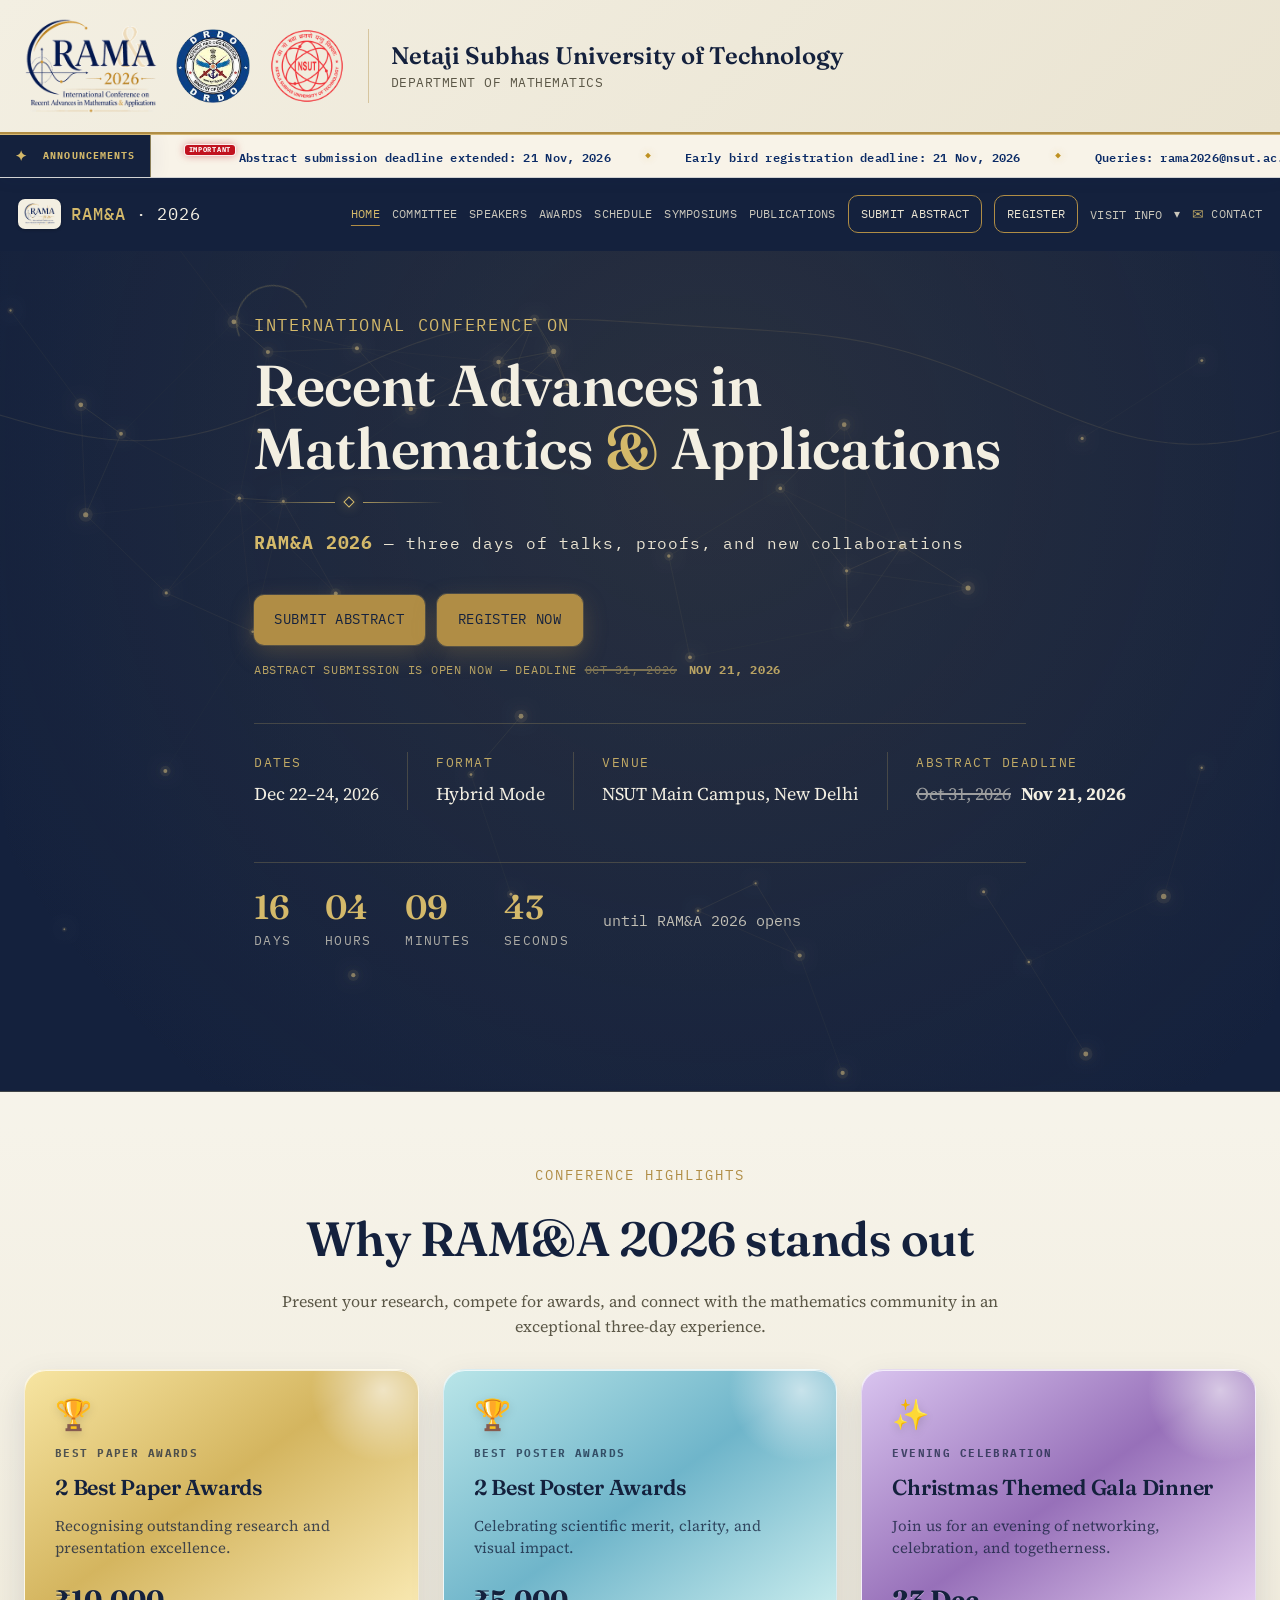
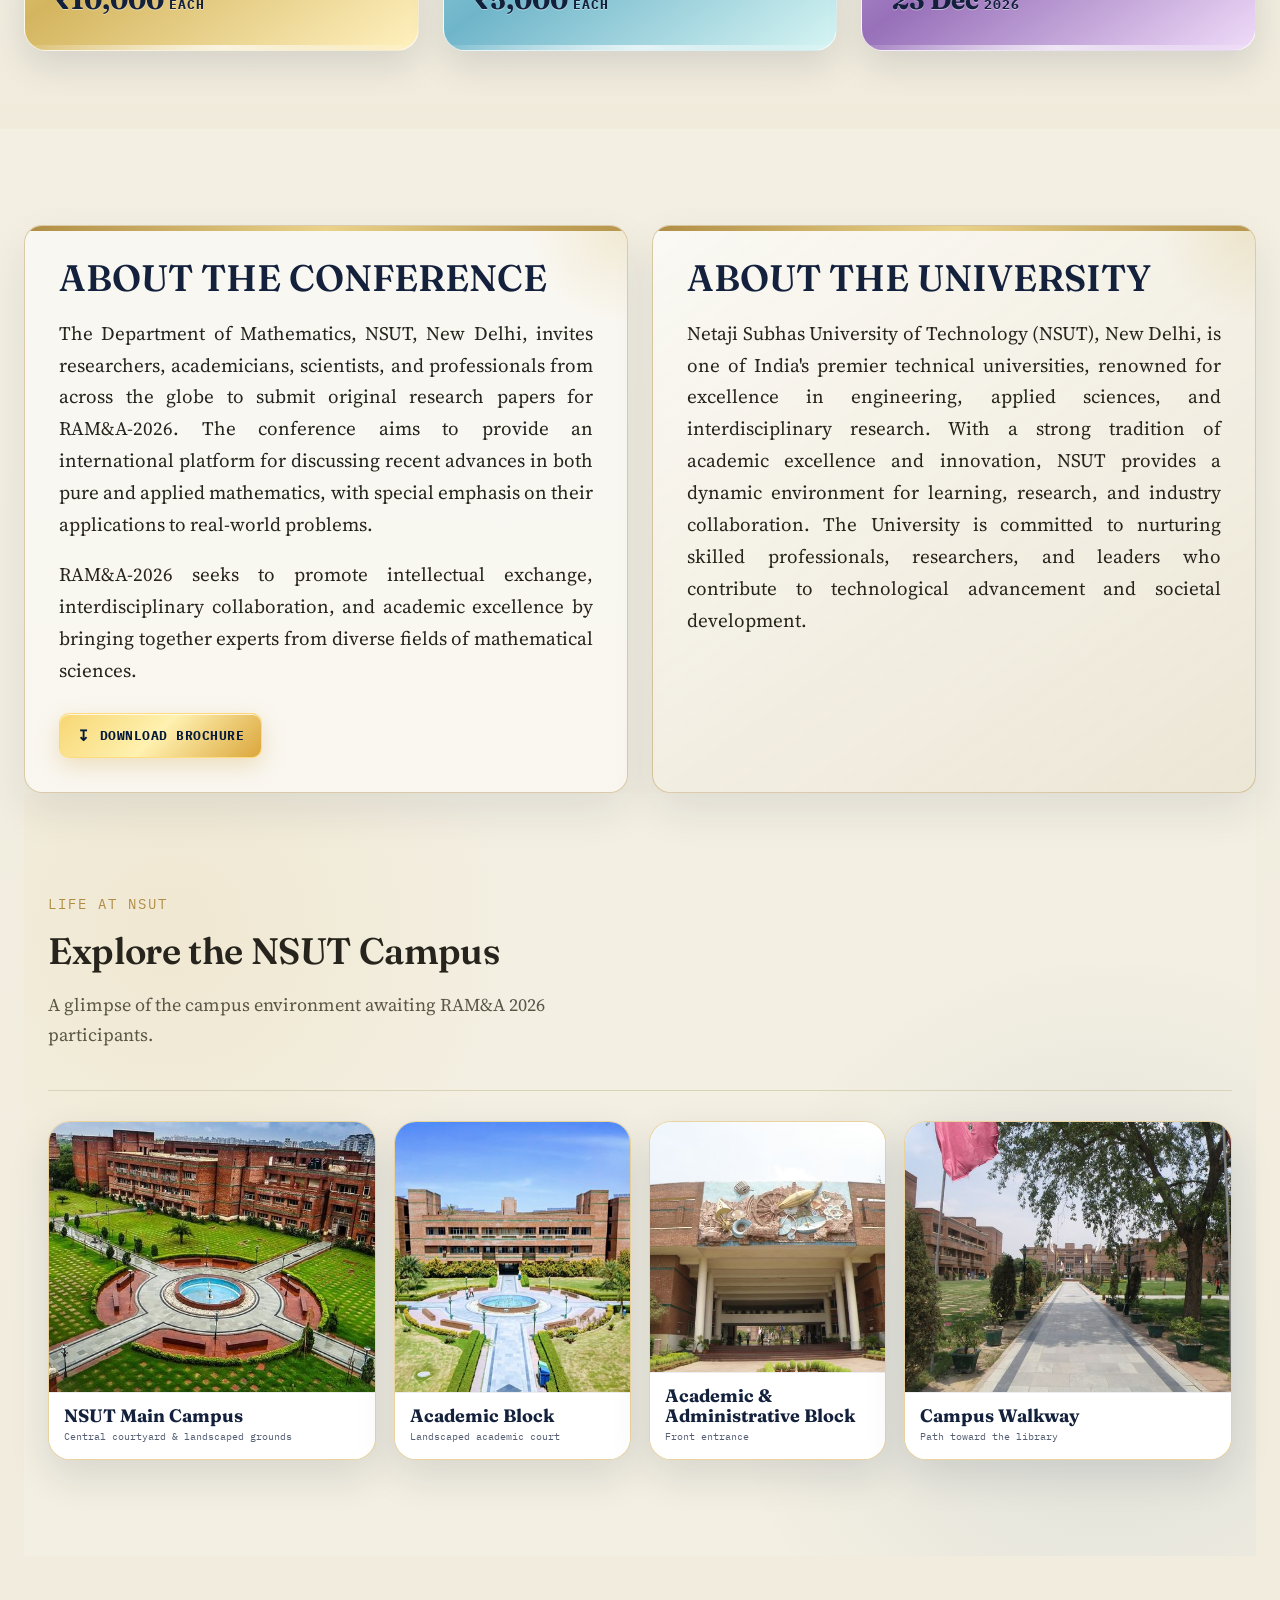
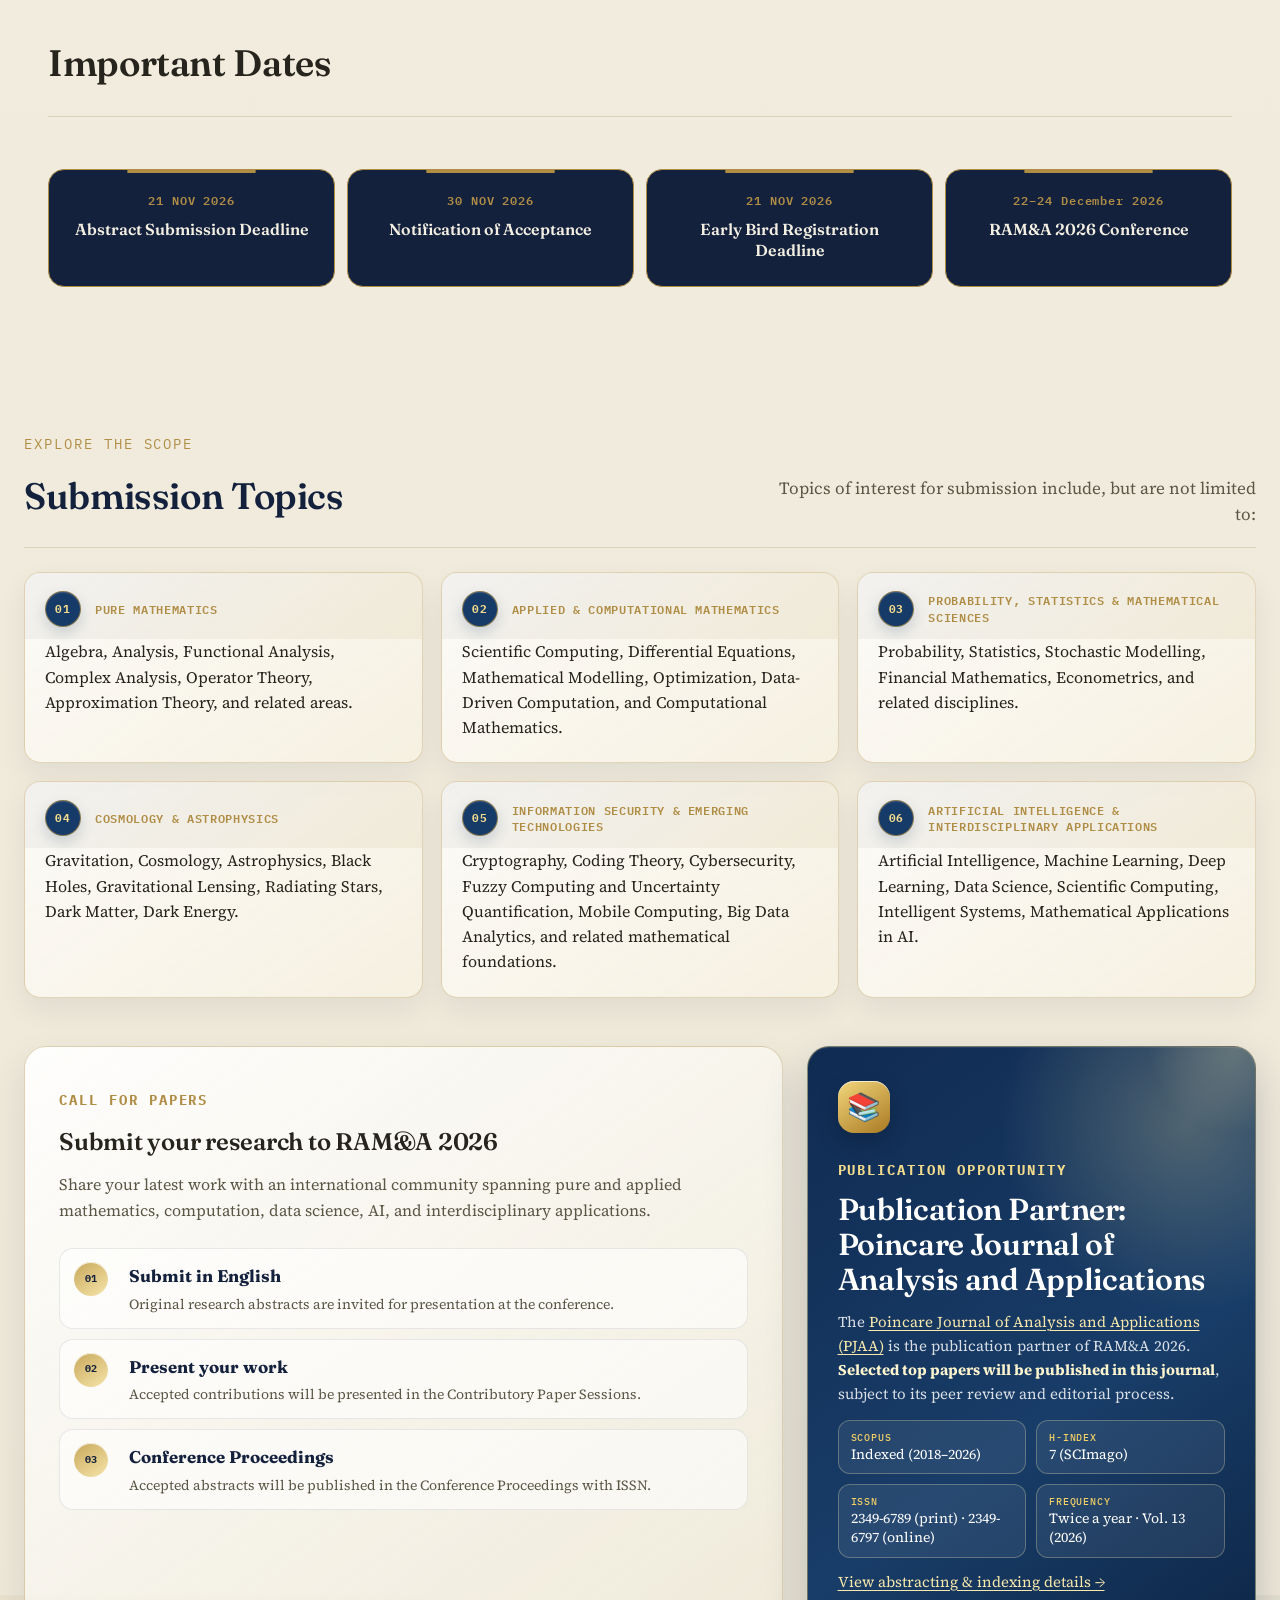
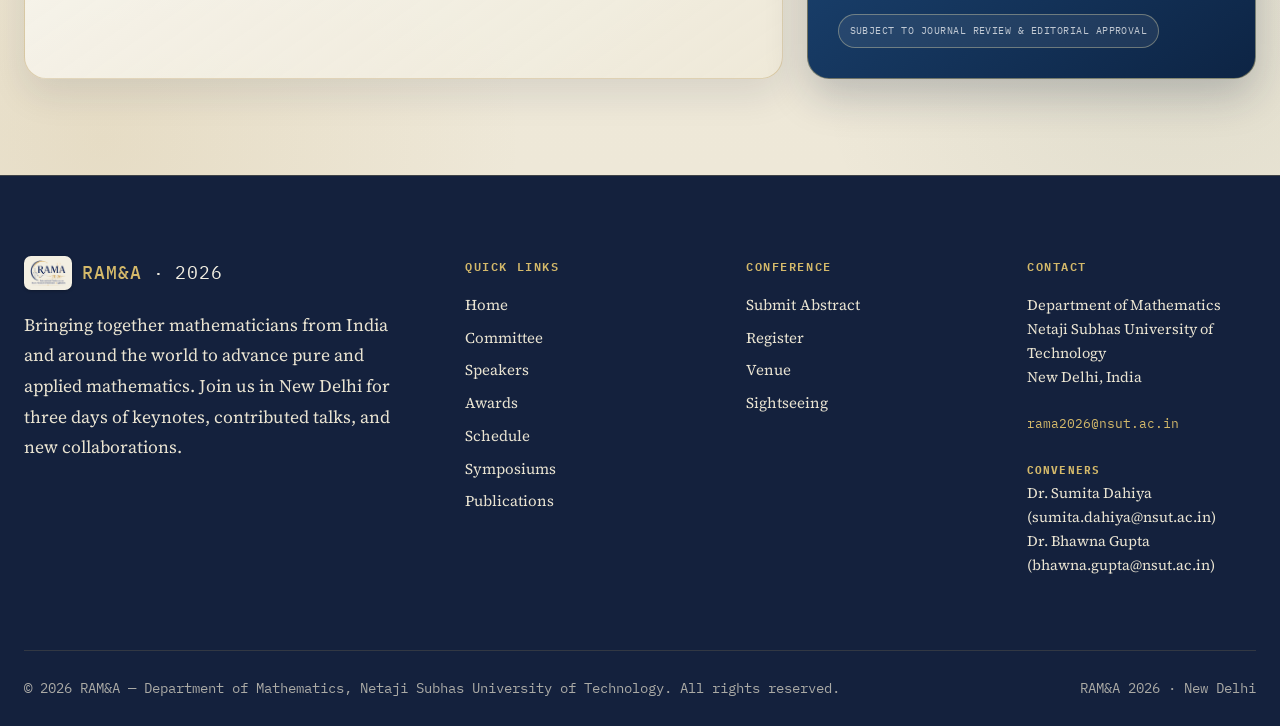
==== commit 8c7356a5: "Add files via upload" ====
--- a/index.html
+++ b/index.html
@@ -51,6 +51,7 @@
 <div class="top-banner-inner">
 <div class="top-banner-logos">
 <img alt="RAM&amp;A 2026 logo" class="tb-logo-rama" src="rama-logo.png" decoding="async">
+<img alt="DRDO logo" class="tb-logo-drdo" src="drdo-logo.png" decoding="async">
 <img alt="NSUT logo" class="tb-logo-nsut" src="attractions-embedded-png-3.png" decoding="async">
 </div>
 <div class="top-banner-divider"></div>
--- a/styles.css
+++ b/styles.css
@@ -227,3 +227,14 @@
 /* Extended abstract deadline: old date struck through, new date beside it */
 .date-old{text-decoration:line-through;text-decoration-thickness:2px;opacity:.6;margin-right:.35em}
 .date-new{font-weight:700}
+
+/* DRDO logo: sits between the RAM&A and NSUT logos in the fixed top banner */
+.tb-logo-drdo{display:block;height:74px;width:auto;flex-shrink:0}
+@media(max-width:860px){
+  .tb-logo-drdo{display:block !important;height:auto !important;width:clamp(32px,10vw,42px) !important;max-width:42px !important;flex:0 0 auto !important}
+  body .top-banner-inner{grid-template-columns:max-content 1px minmax(0,1fr) !important}
+}
+@media(max-width:360px){
+  .tb-logo-drdo{width:30px !important;max-width:30px !important}
+  body .top-banner-inner{grid-template-columns:max-content 1px minmax(0,1fr) !important}
+}
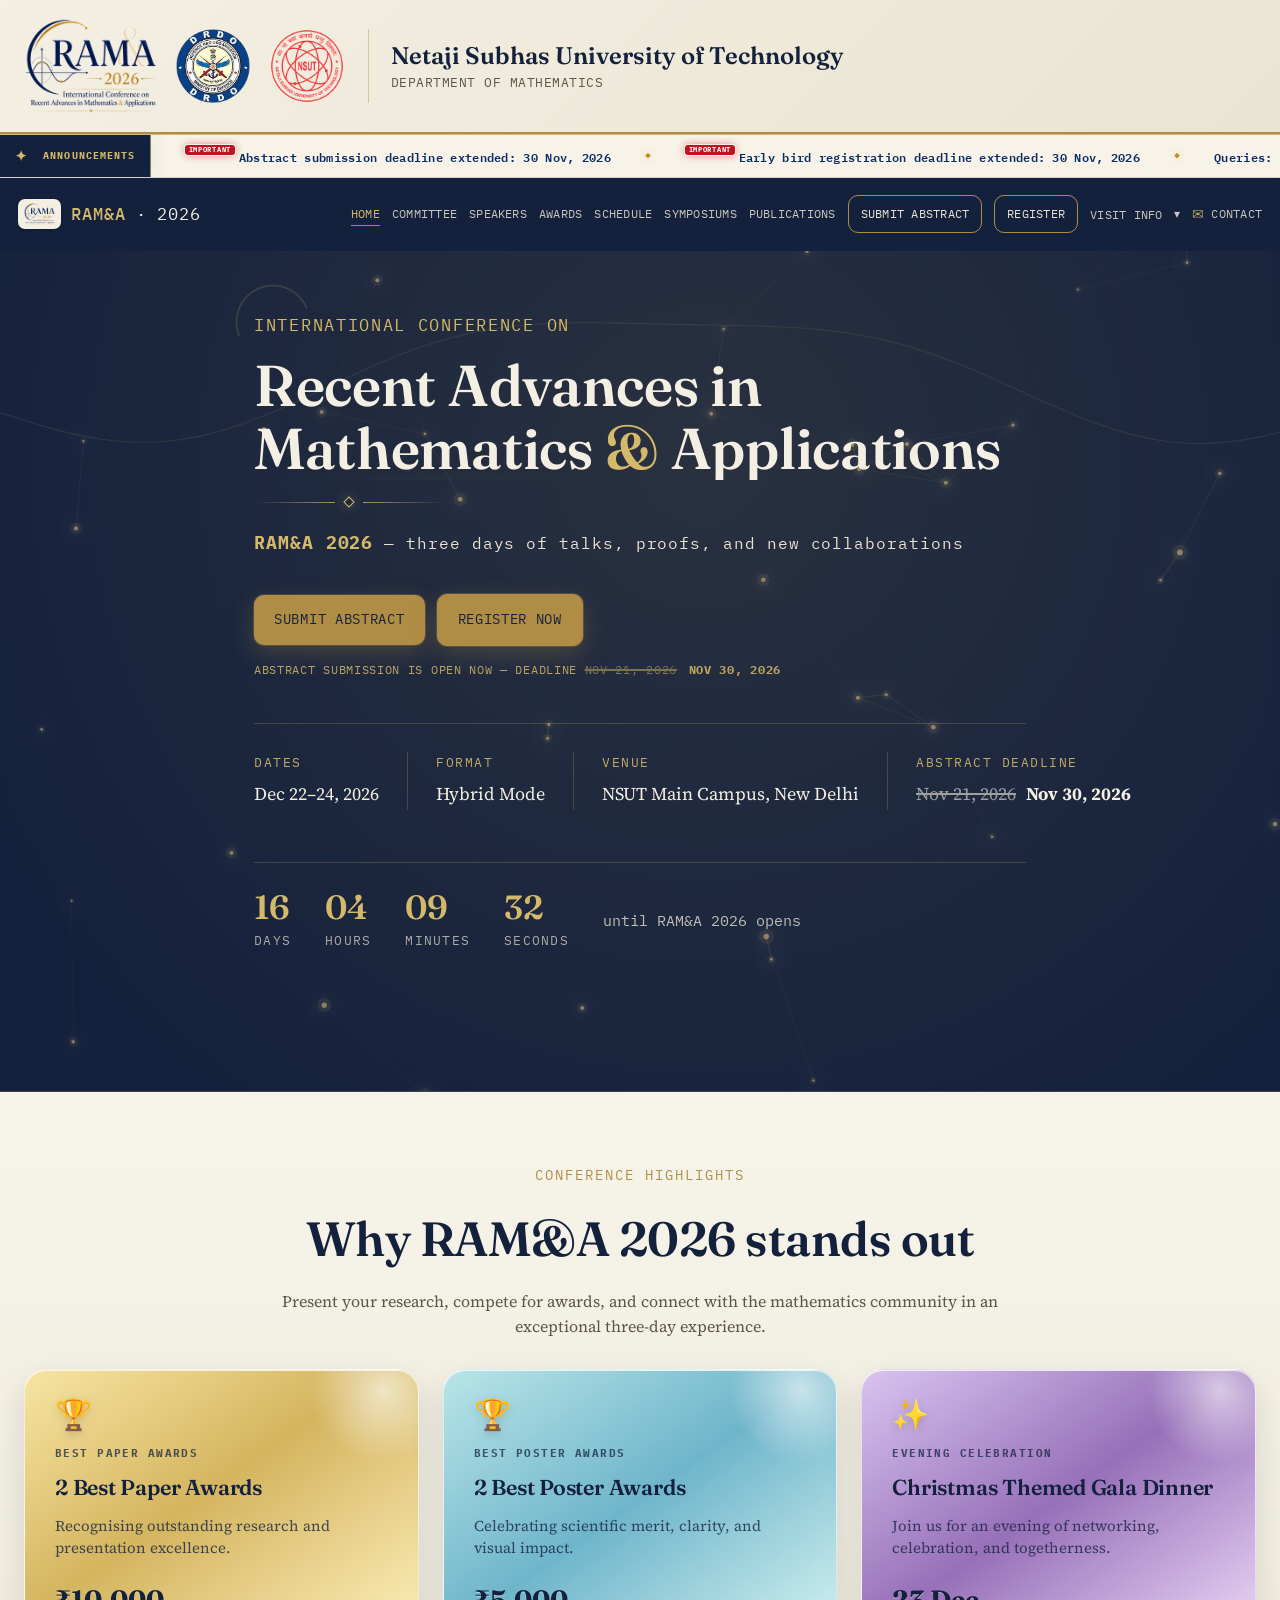
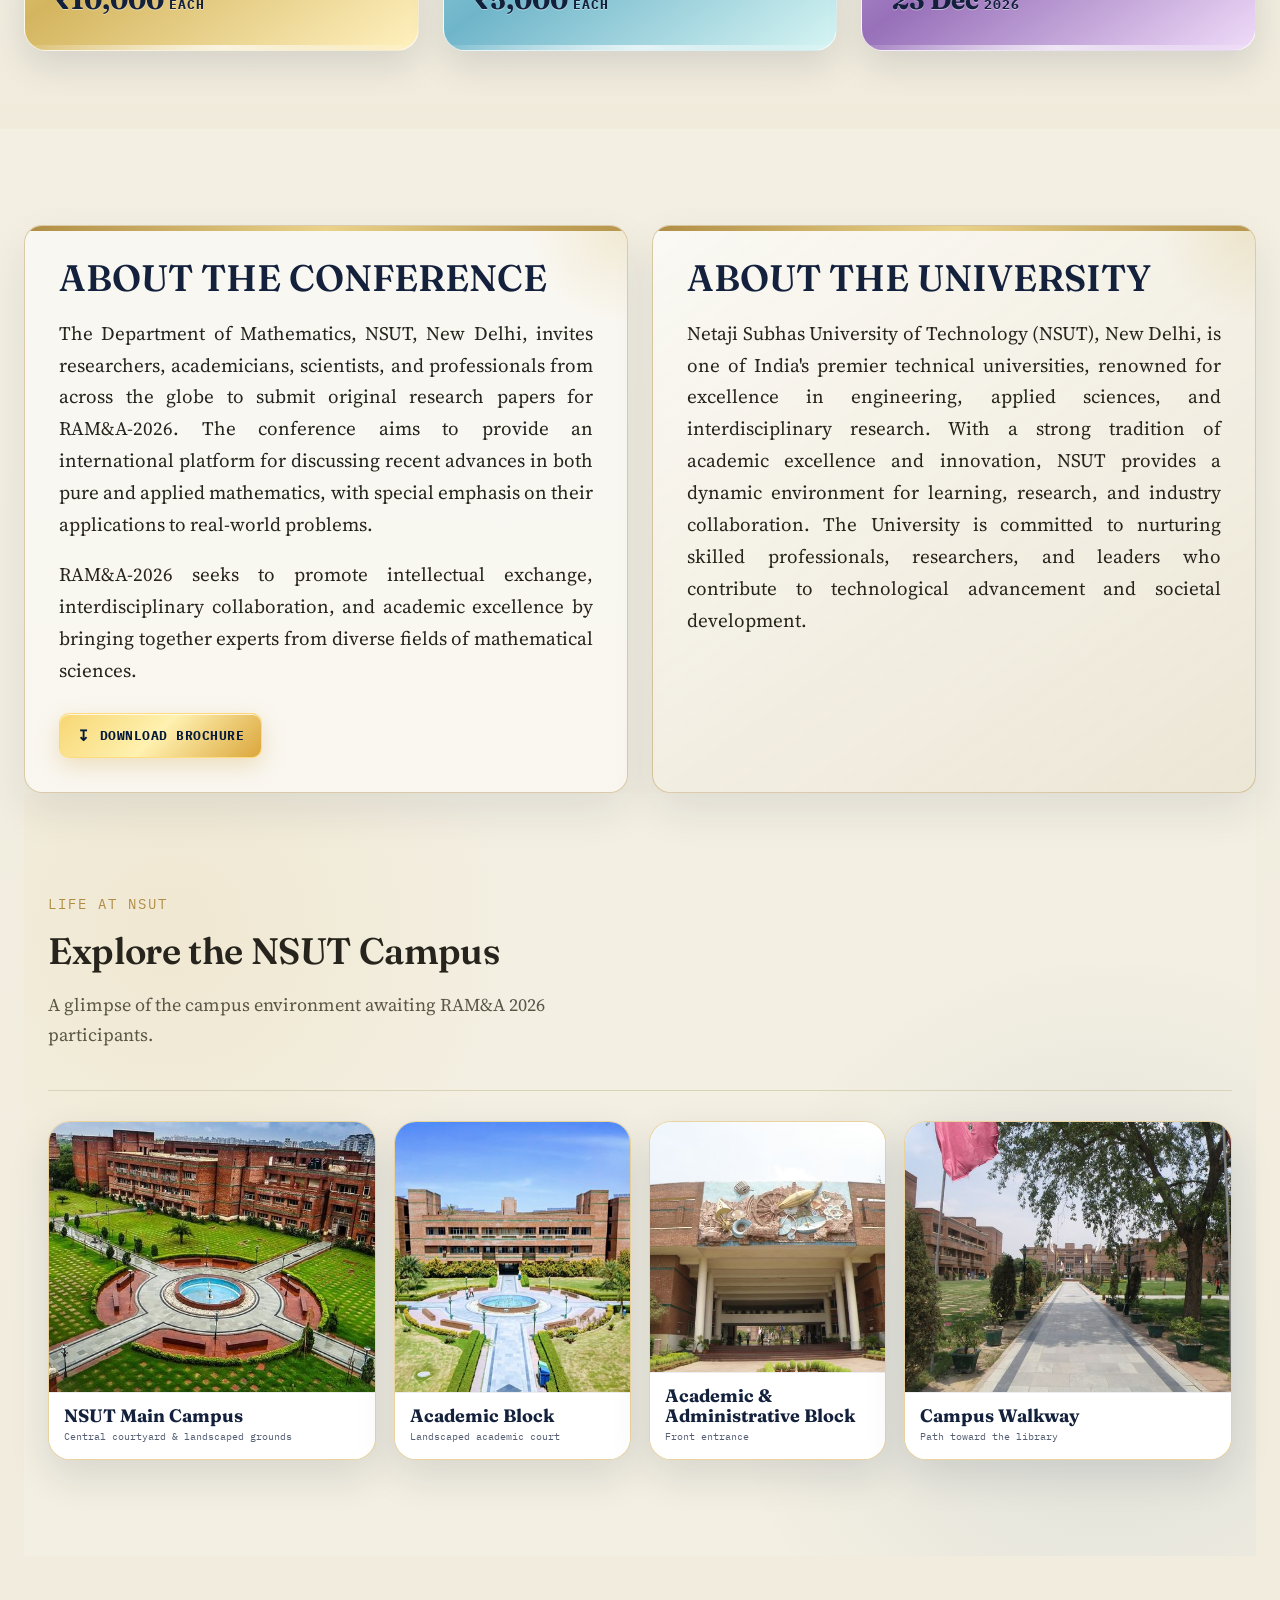
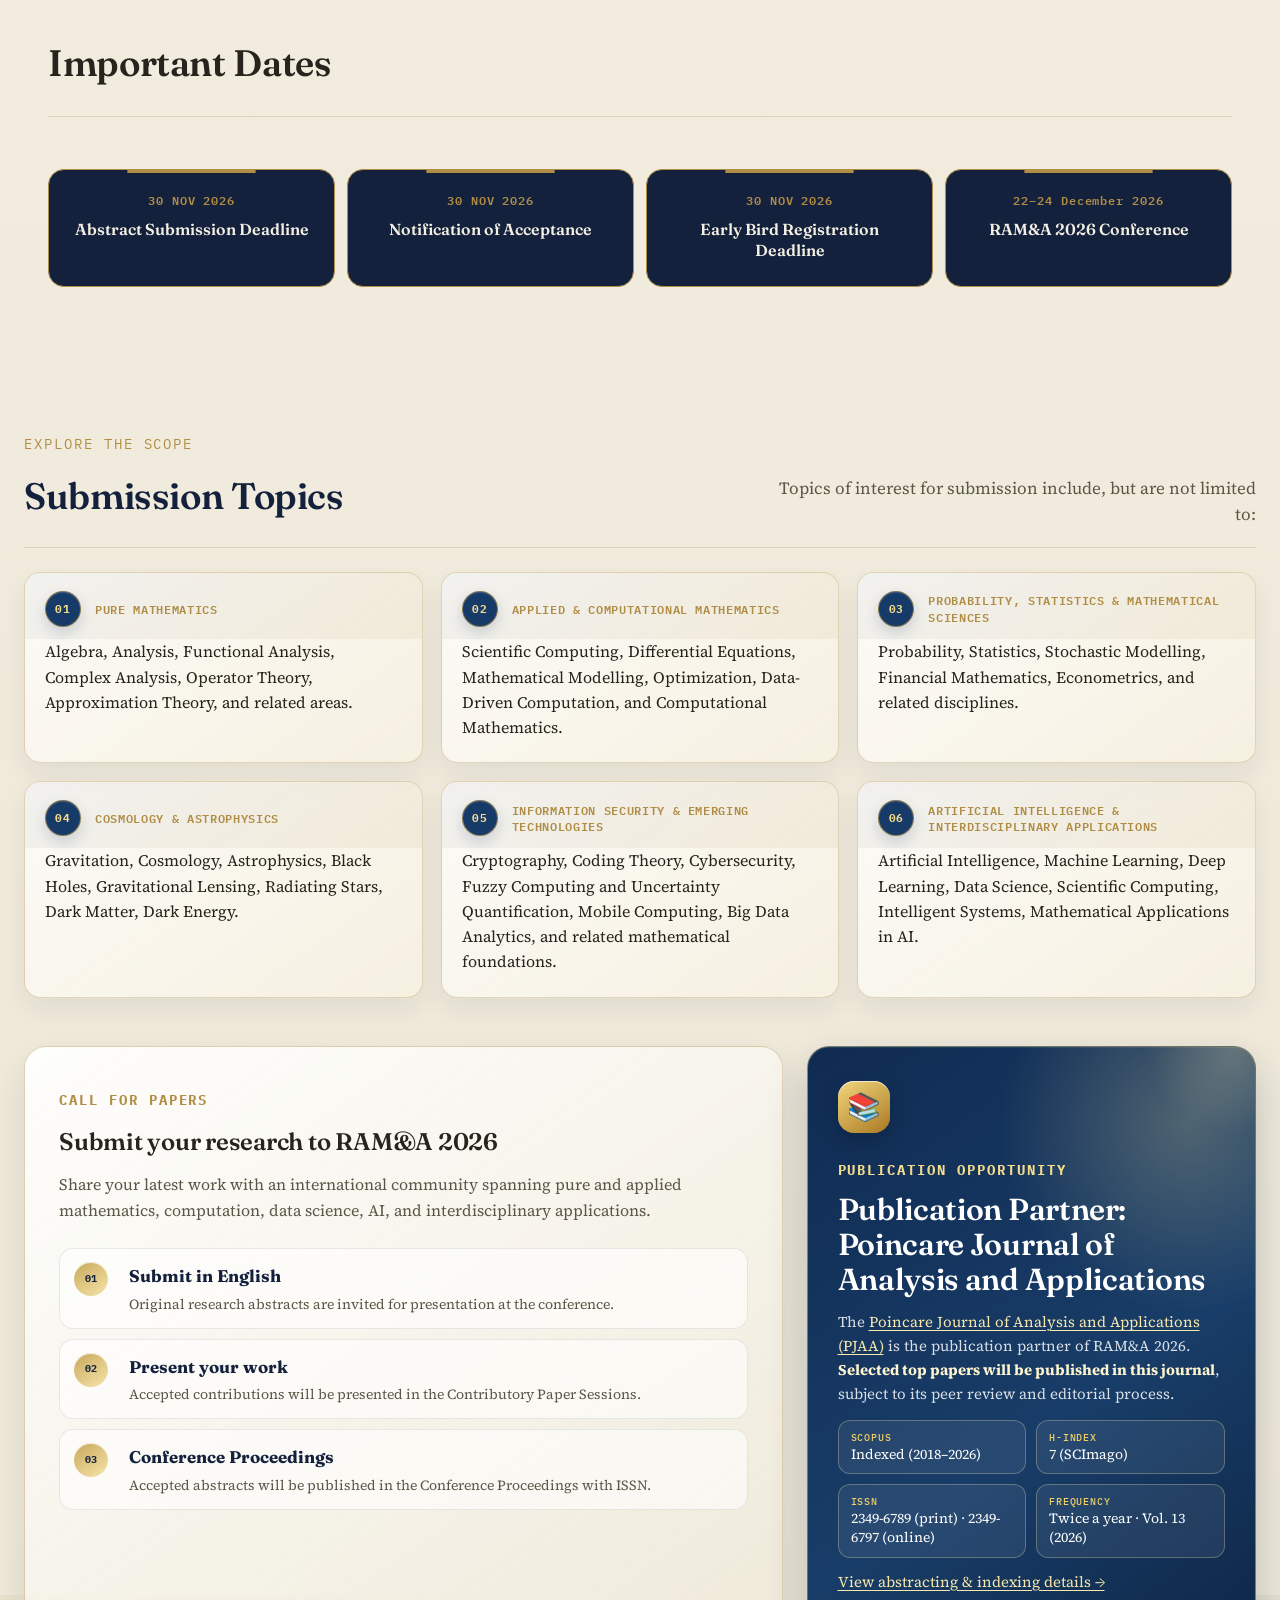
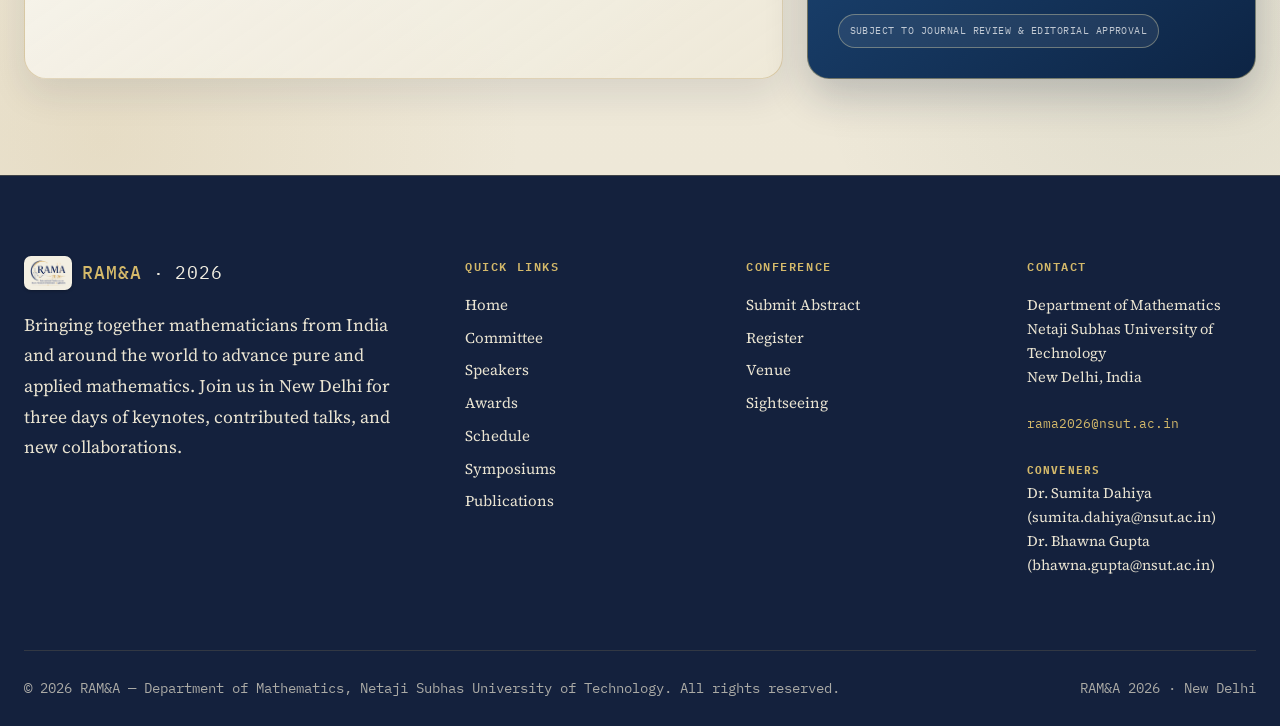
==== commit 893dc872: "Add files via upload" ====
--- a/index.html
+++ b/index.html
@@ -94,16 +94,16 @@
 <div class="announcement-viewport">
 <div aria-live="polite" class="announcement-track">
 <div class="announcement-group">
-<div class="announcement-text"><sup class="announcement-important-tag">IMPORTANT</sup><span class="announcement-message">Abstract submission deadline extended: 21 Nov, 2026</span></div>
+<div class="announcement-text"><sup class="announcement-important-tag">IMPORTANT</sup><span class="announcement-message">Abstract submission deadline extended: 30 Nov, 2026</span></div>
 <div class="announcement-sep" aria-hidden="true">◆</div>
-<div class="announcement-text"><span class="announcement-message">Early bird registration deadline: 21 Nov, 2026</span></div>
+<div class="announcement-text"><sup class="announcement-important-tag">IMPORTANT</sup><span class="announcement-message">Early bird registration deadline extended: 30 Nov, 2026</span></div>
 <div class="announcement-sep" aria-hidden="true">◆</div>
 <div class="announcement-text"><span class="announcement-message">Queries: rama2026@nsut.ac.in</span></div>
 </div>
 <div aria-hidden="true" class="announcement-group">
-<div class="announcement-text"><sup class="announcement-important-tag">IMPORTANT</sup><span class="announcement-message">Abstract submission deadline extended: 21 Nov, 2026</span></div>
+<div class="announcement-text"><sup class="announcement-important-tag">IMPORTANT</sup><span class="announcement-message">Abstract submission deadline extended: 30 Nov, 2026</span></div>
 <div class="announcement-sep" aria-hidden="true">◆</div>
-<div class="announcement-text"><span class="announcement-message">Early bird registration deadline: 21 Nov, 2026</span></div>
+<div class="announcement-text"><sup class="announcement-important-tag">IMPORTANT</sup><span class="announcement-message">Early bird registration deadline extended: 30 Nov, 2026</span></div>
 <div class="announcement-sep" aria-hidden="true">◆</div>
 <div class="announcement-text"><span class="announcement-message">Queries: rama2026@nsut.ac.in</span></div>
 </div>
@@ -124,7 +124,7 @@
 <a class="btn btn-primary btn-hero-cta" href="abstract-submission.html">Submit Abstract</a>
 <a class="btn btn-hero-register" href="https://forms.gle/7w5G53Ys427PZCkbA" target="_blank" rel="noopener noreferrer">Register Now</a>
 </div>
-<div class="hero-cta-note">Abstract submission is open now — deadline <s class="date-old">Oct 31, 2026</s> <b class="date-new">Nov 21, 2026</b></div>
+<div class="hero-cta-note">Abstract submission is open now — deadline <s class="date-old">Nov 21, 2026</s> <b class="date-new">Nov 30, 2026</b></div>
 </div>
 <div class="hero-meta">
 <div class="item">
@@ -141,7 +141,7 @@
 </div>
 <div class="item">
 <div class="label">Abstract deadline</div>
-<div class="value"><s class="date-old">Oct 31, 2026</s> <span class="date-new">Nov 21, 2026</span></div>
+<div class="value"><s class="date-old">Nov 21, 2026</s> <span class="date-new">Nov 30, 2026</span></div>
 </div>
 </div>
 <div aria-label="Countdown to conference" class="countdown" id="countdown">
@@ -237,7 +237,7 @@
 </div>
 <div class="important-dates-grid reveal">
 <div class="date-card">
-<div class="date-card-date">21 NOV 2026</div>
+<div class="date-card-date">30 NOV 2026</div>
 <div class="date-card-title">Abstract Submission Deadline</div>
 </div>
 <div class="date-card">
@@ -245,7 +245,7 @@
 <div class="date-card-title">Notification of Acceptance</div>
 </div>
 <div class="date-card featured">
-<div class="date-card-date">21 NOV 2026</div>
+<div class="date-card-date">30 NOV 2026</div>
 <div class="date-card-title">Early Bird Registration Deadline</div>
 </div>
 <div class="date-card conference-date">
--- a/styles.css
+++ b/styles.css
@@ -238,3 +238,7 @@
   .tb-logo-drdo{width:30px !important;max-width:30px !important}
   body .top-banner-inner{grid-template-columns:max-content 1px minmax(0,1fr) !important}
 }
+
+/* Keep each date in the deadline box on one line */
+.deadline-date .date-old,.deadline-date .date-new{display:block;white-space:nowrap}
+.deadline-date .date-old{margin-right:0;font-size:.72em;line-height:1.35}
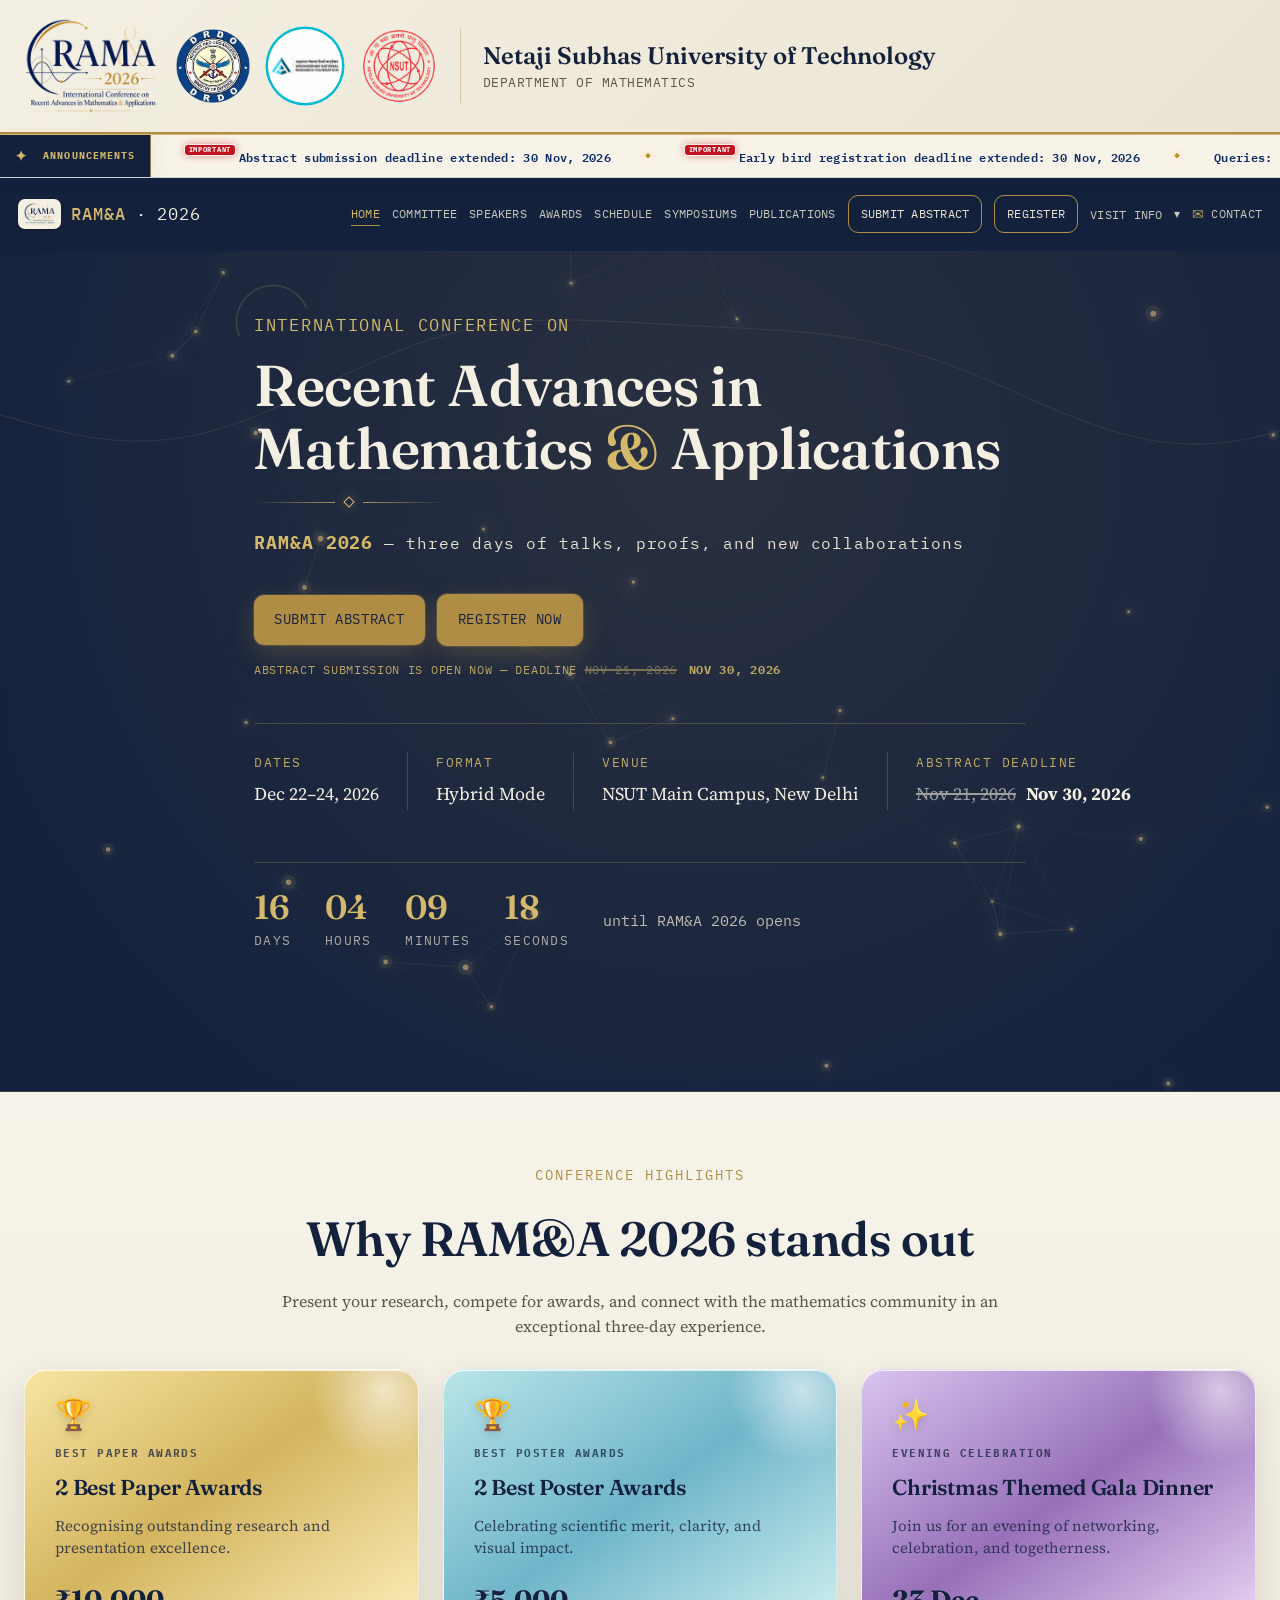
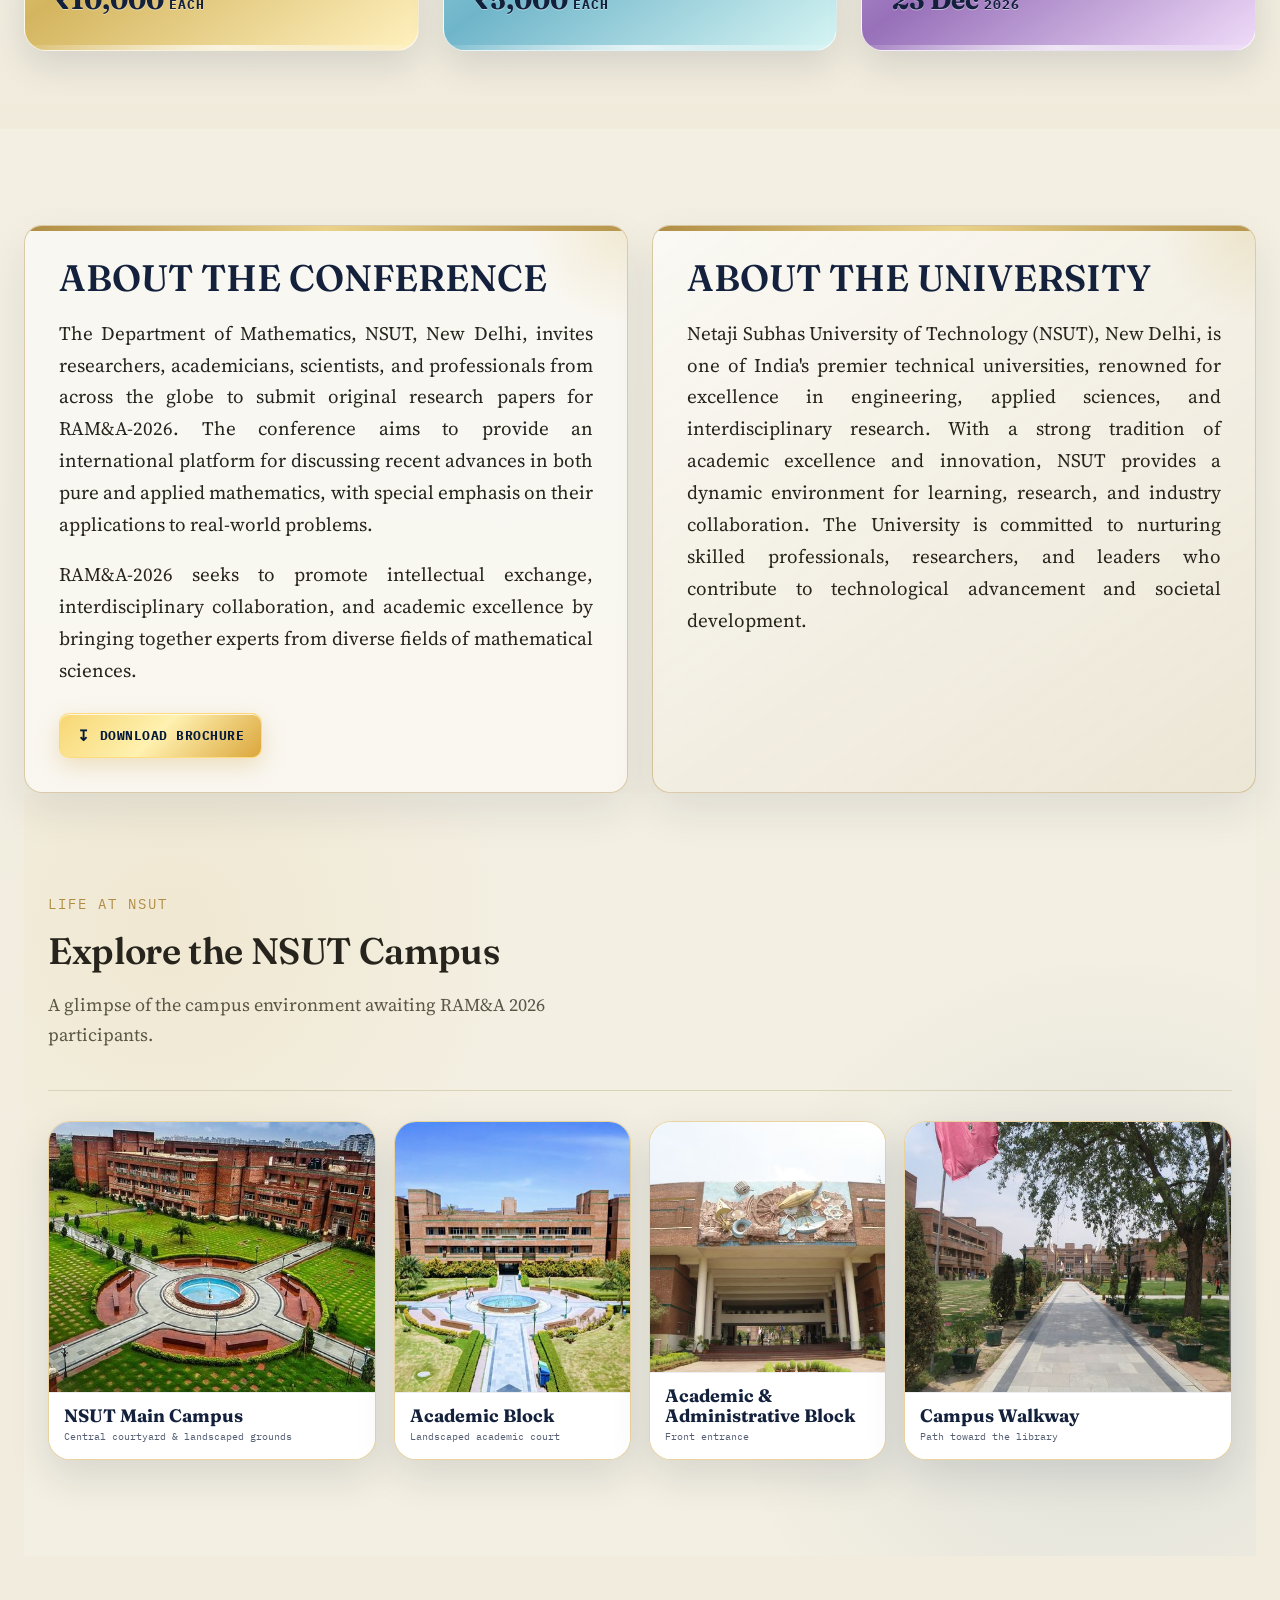
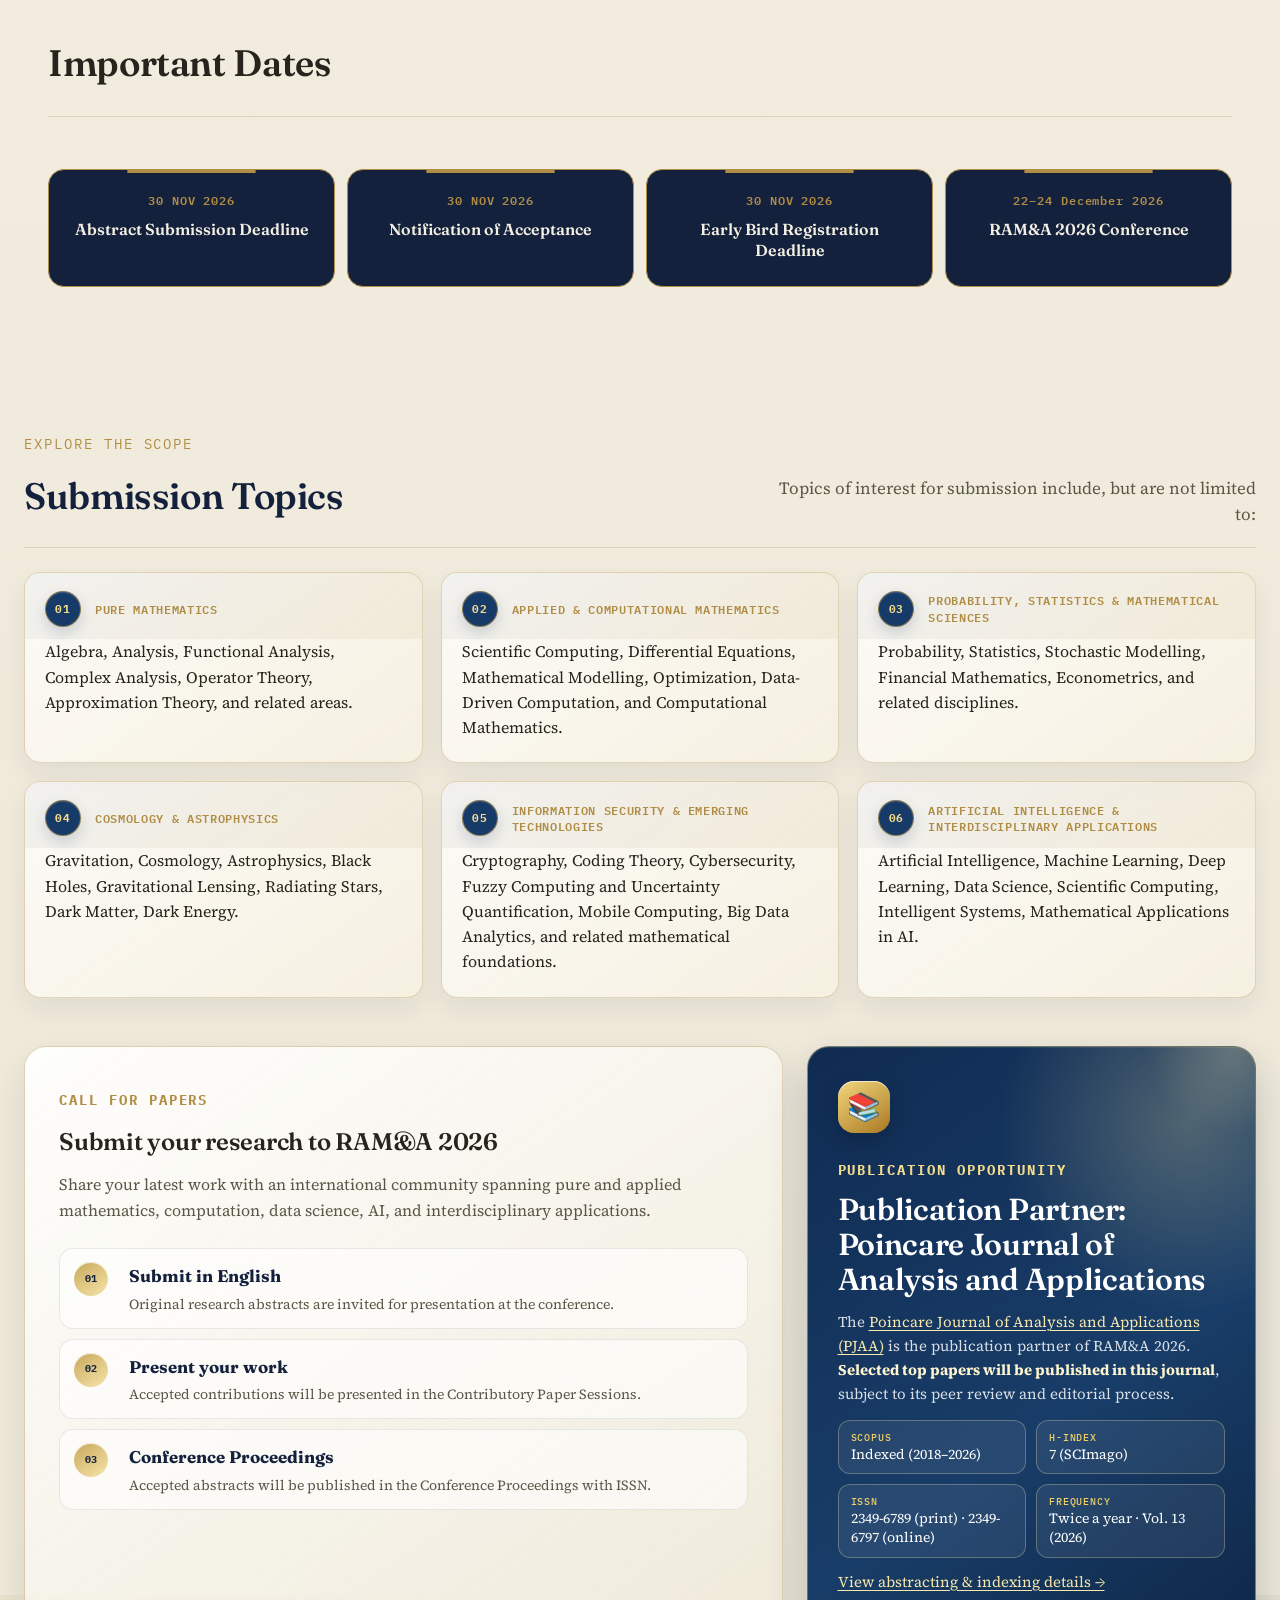
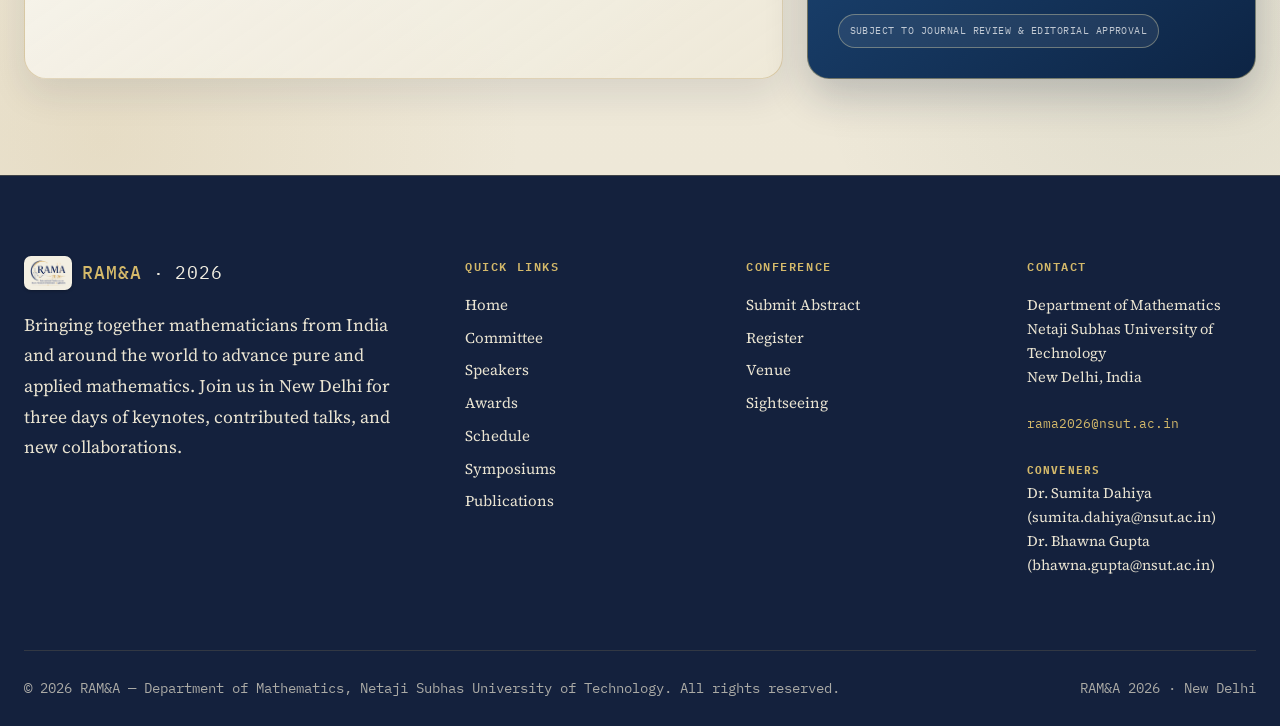
==== commit 91d4ba73: "Add files via upload" ====
--- a/index.html
+++ b/index.html
@@ -52,6 +52,7 @@
 <div class="top-banner-logos">
 <img alt="RAM&amp;A 2026 logo" class="tb-logo-rama" src="rama-logo.png" decoding="async">
 <img alt="DRDO logo" class="tb-logo-drdo" src="drdo-logo.png" decoding="async">
+<img alt="ANRF logo" class="tb-logo-anrf" src="anrf-logo.png" decoding="async">
 <img alt="NSUT logo" class="tb-logo-nsut" src="attractions-embedded-png-3.png" decoding="async">
 </div>
 <div class="top-banner-divider"></div>
--- a/styles.css
+++ b/styles.css
@@ -242,3 +242,15 @@
 /* Keep each date in the deadline box on one line */
 .deadline-date .date-old,.deadline-date .date-new{display:block;white-space:nowrap}
 .deadline-date .date-old{margin-right:0;font-size:.72em;line-height:1.35}
+
+/* ANRF logo: beside the DRDO logo in the fixed top banner */
+.tb-logo-anrf{display:block;height:74px;width:auto;flex-shrink:0}
+@media(max-width:860px){
+  .tb-logo-anrf{display:block !important;height:auto !important;width:clamp(32px,10vw,42px) !important;max-width:42px !important;flex:0 0 auto !important}
+}
+@media(max-width:360px){
+  .tb-logo-anrf{width:30px !important;max-width:30px !important}
+}
+
+/* ANRF logo: cyan ring around the circumference for visibility */
+.tb-logo-anrf{border-radius:50%;box-shadow:0 0 0 2.5px #00bcd4;aspect-ratio:1/1;object-fit:cover}
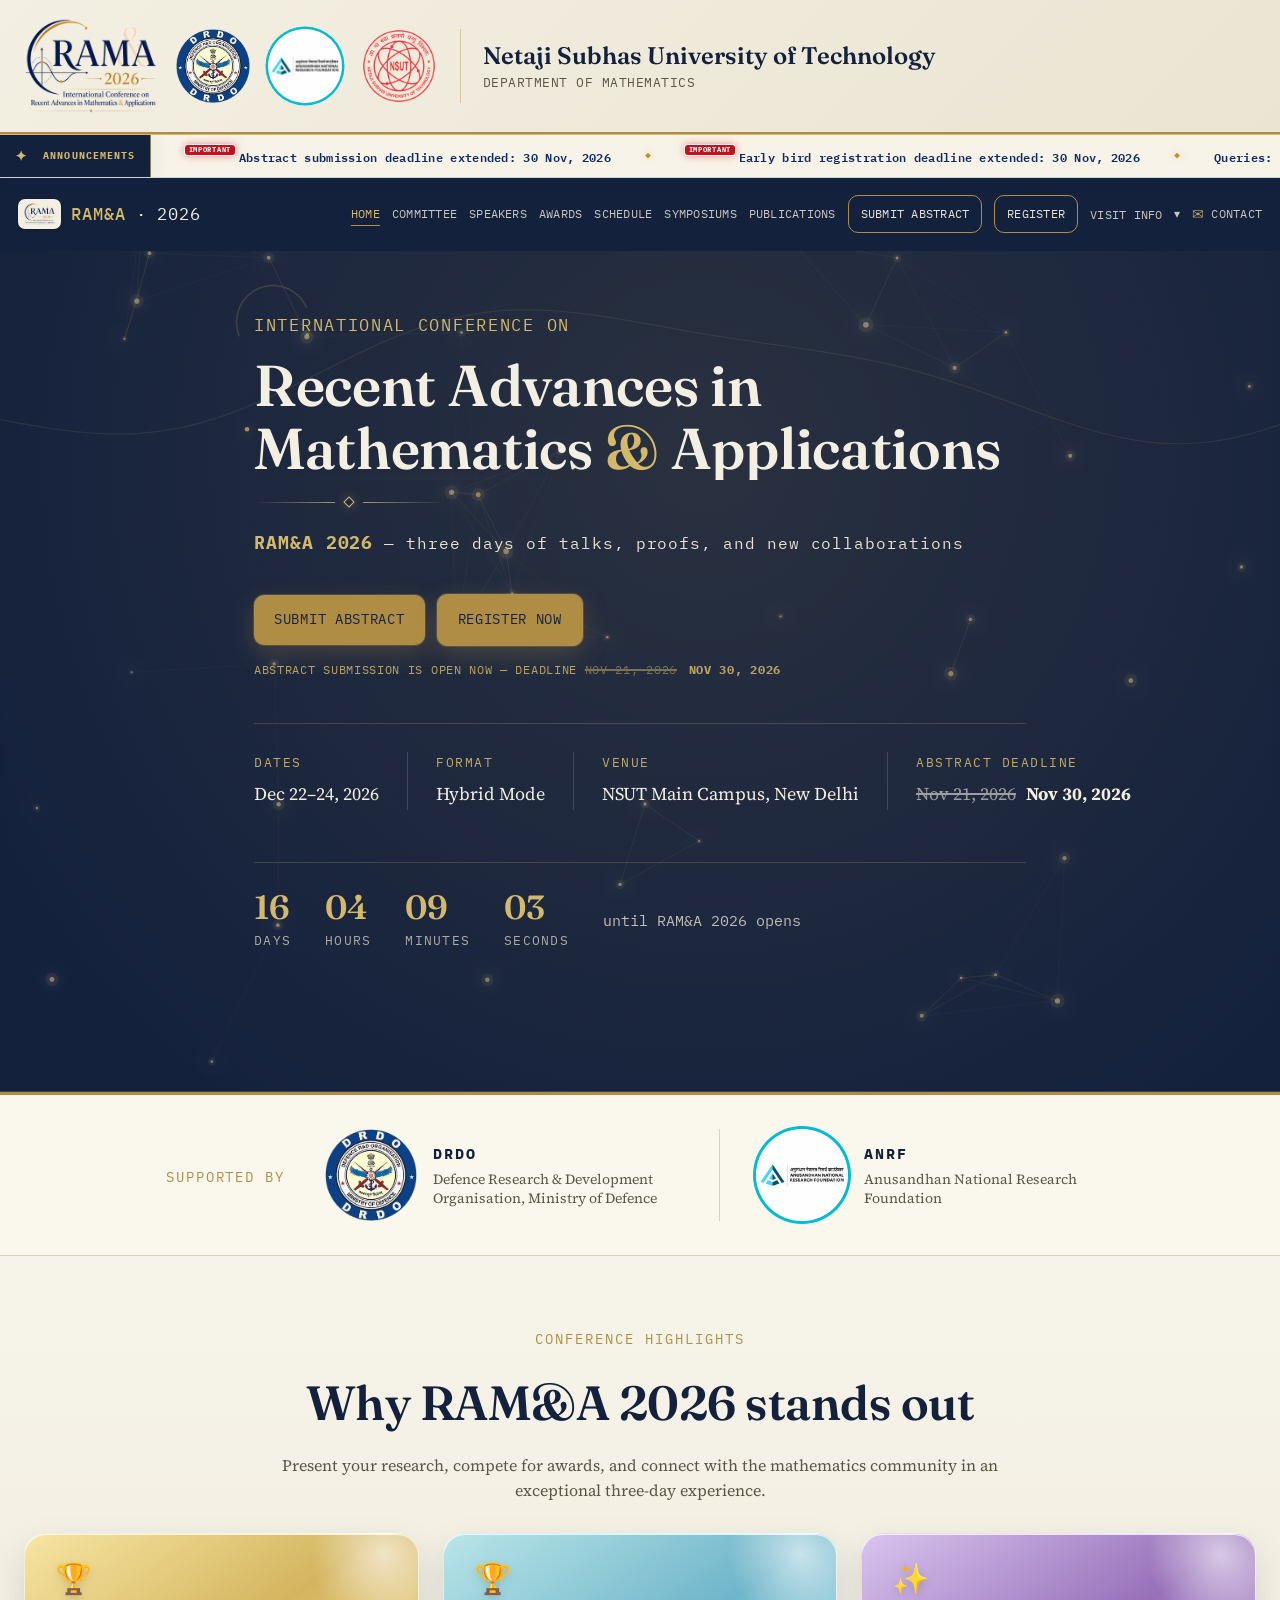
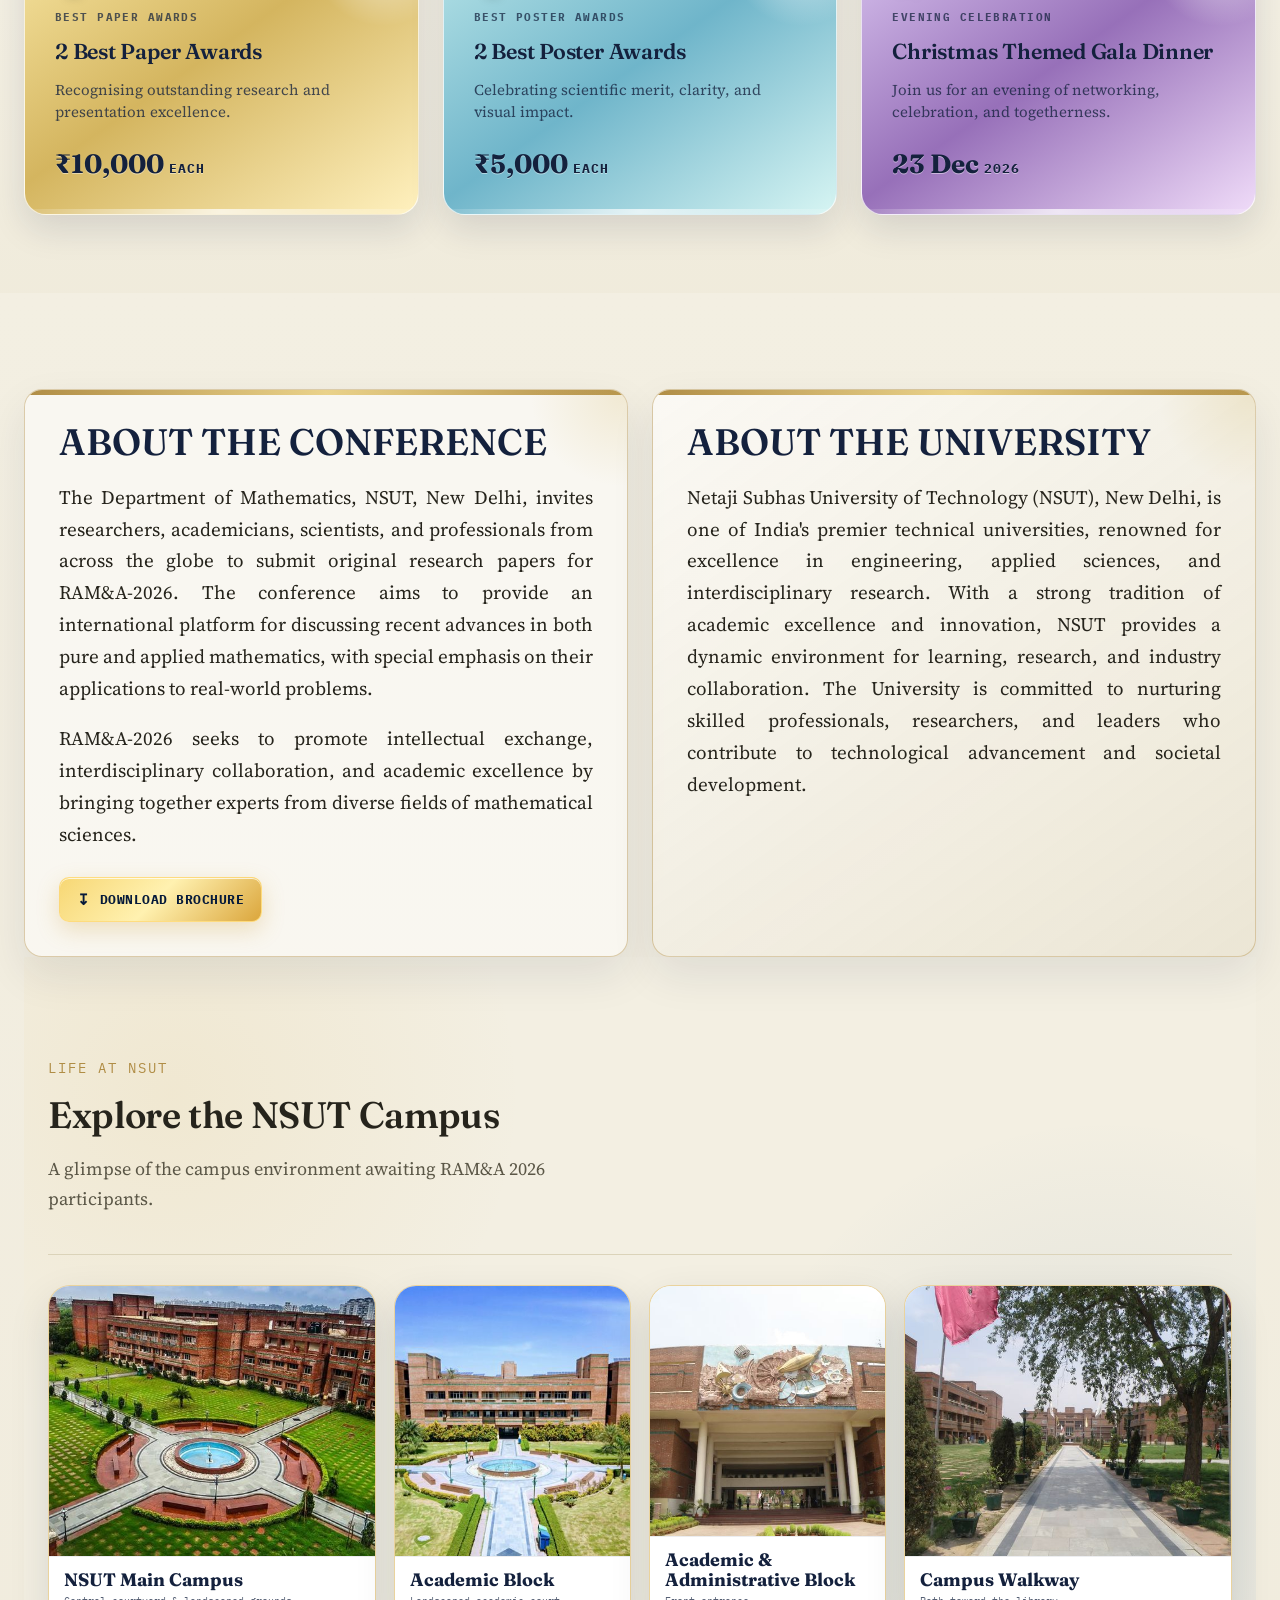
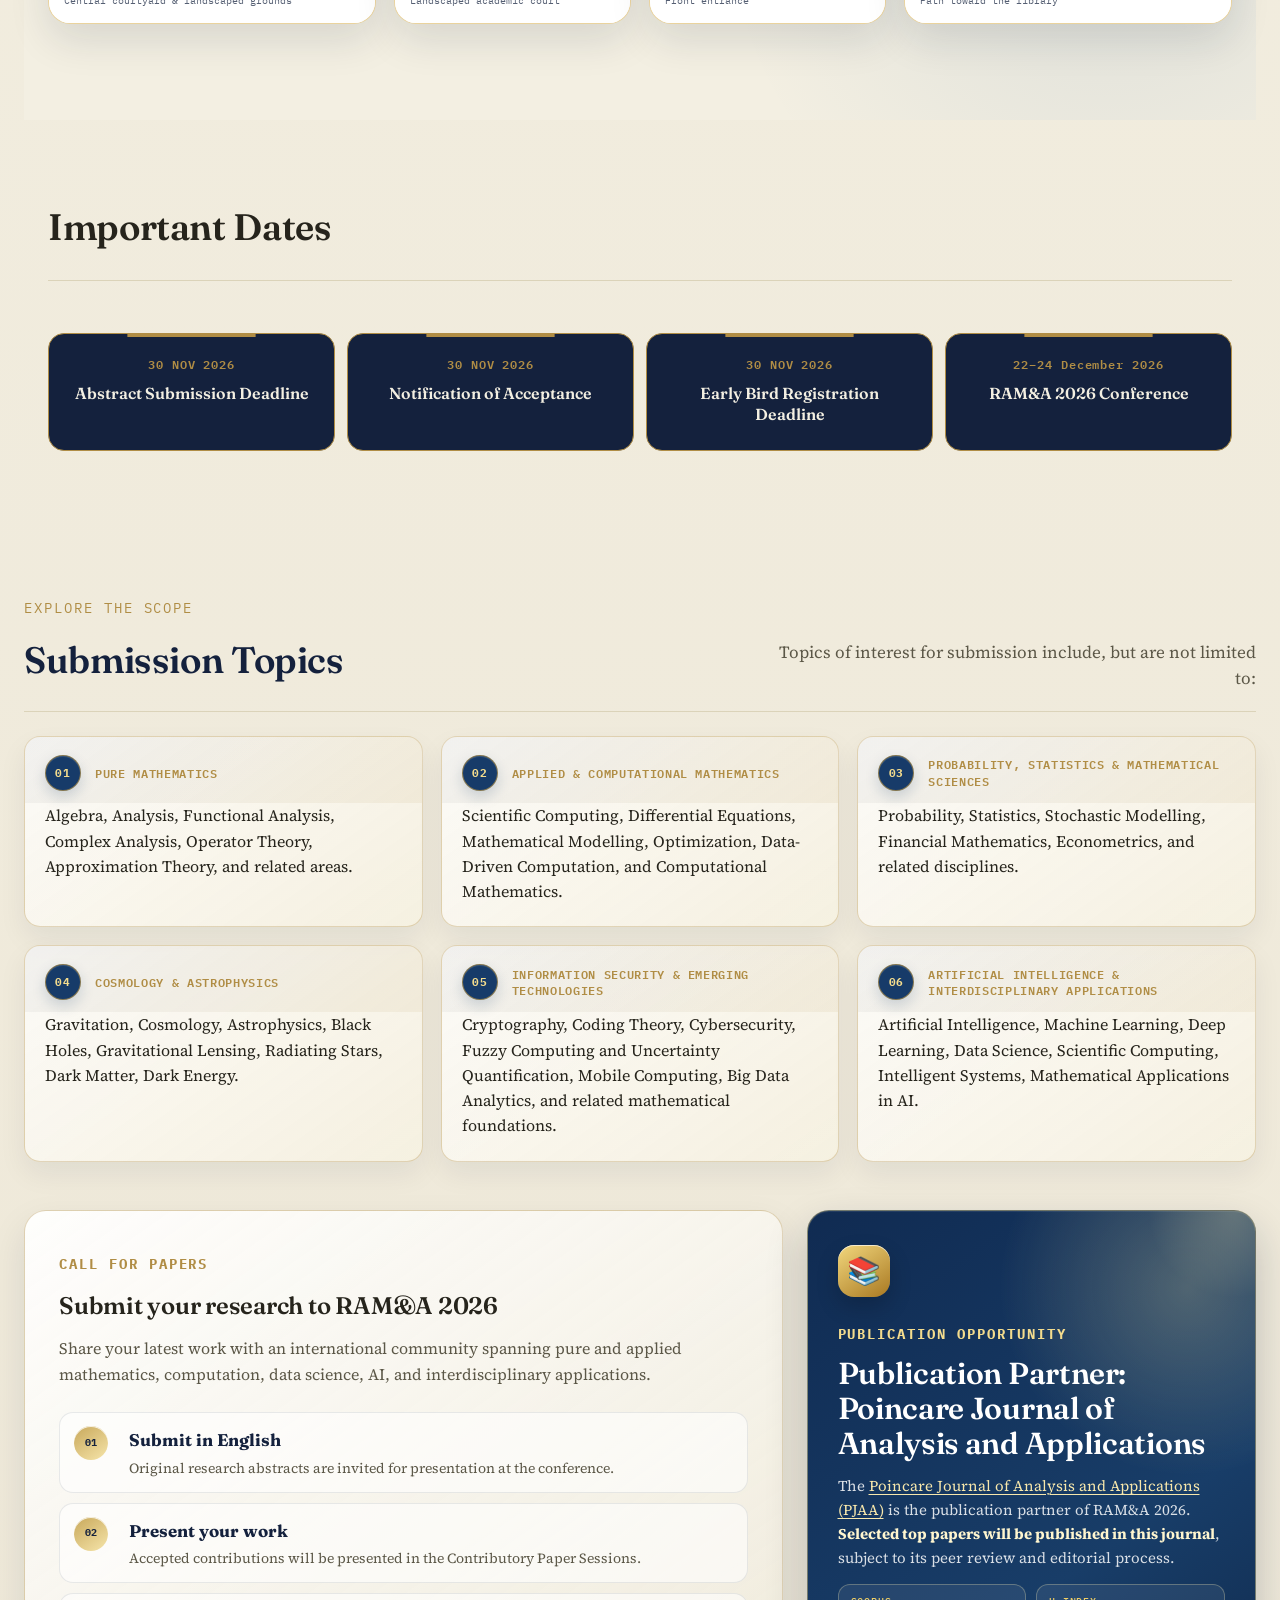
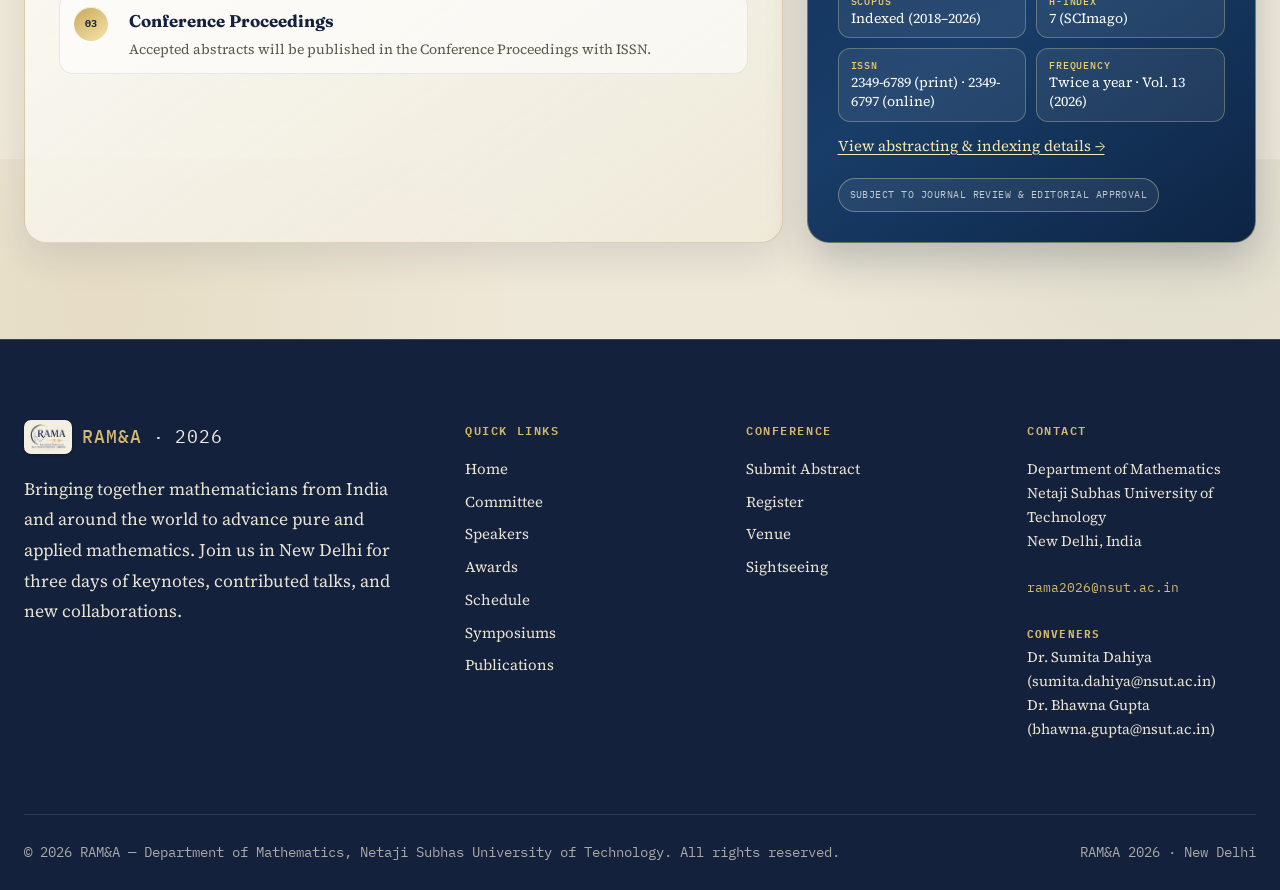
==== commit b23b8d8b: "Add files via upload" ====
--- a/index.html
+++ b/index.html
@@ -154,6 +154,24 @@
 </div>
 </div>
 </section>
+<section class="supported-by" aria-label="Sponsors">
+<div class="wrap">
+<div class="supported-by-inner reveal">
+<div class="supported-by-label"><span class="eyebrow">Supported by</span></div>
+<div class="supported-by-logos">
+<div class="sponsor-item">
+<img alt="DRDO logo" class="sponsor-logo" src="drdo-logo.png" loading="lazy" decoding="async">
+<div class="sponsor-text"><strong>DRDO</strong><span>Defence Research &amp; Development Organisation, Ministry of Defence</span></div>
+</div>
+<div class="sponsor-divider" aria-hidden="true"></div>
+<div class="sponsor-item">
+<img alt="ANRF logo" class="sponsor-logo sponsor-logo-anrf" src="anrf-logo.png" loading="lazy" decoding="async">
+<div class="sponsor-text"><strong>ANRF</strong><span>Anusandhan National Research Foundation</span></div>
+</div>
+</div>
+</div>
+</div>
+</section>
 <section class="submission-highlights" aria-label="Highlights">
 <div class="wrap">
 <div class="highlights-heading reveal">
--- a/styles.css
+++ b/styles.css
@@ -254,3 +254,24 @@
 
 /* ANRF logo: cyan ring around the circumference for visibility */
 .tb-logo-anrf{border-radius:50%;box-shadow:0 0 0 2.5px #00bcd4;aspect-ratio:1/1;object-fit:cover}
+
+/* "Supported by" strip: DRDO + ANRF, directly under the home page hero */
+.supported-by{position:relative;padding:34px 0;background:#faf7ec;border-top:3px solid var(--brass);border-bottom:1px solid var(--rule)}
+.supported-by-inner{display:flex;align-items:center;justify-content:center;gap:40px;flex-wrap:wrap}
+.supported-by-label .eyebrow{margin:0;white-space:nowrap}
+.supported-by-logos{display:flex;align-items:center;gap:36px;flex-wrap:wrap;justify-content:center}
+.sponsor-item{display:flex;align-items:center;gap:16px;min-width:0}
+.sponsor-logo{display:block;width:92px;height:92px;flex:0 0 auto;object-fit:contain}
+.sponsor-logo-anrf{border-radius:50%;box-shadow:0 0 0 3px #00bcd4}
+.sponsor-text{display:flex;flex-direction:column;gap:3px;max-width:250px}
+.sponsor-text strong{font-family:'IBM Plex Mono',monospace;font-size:15px;letter-spacing:.12em;color:var(--ink)}
+.sponsor-text span{font-size:14px;line-height:1.4;color:var(--paper-text-soft)}
+.sponsor-divider{width:1px;align-self:stretch;min-height:70px;background:var(--rule)}
+@media(max-width:860px){
+  .supported-by{padding:26px 0}
+  .supported-by-inner{flex-direction:column;gap:18px}
+  .supported-by-logos{flex-direction:column;gap:20px;align-items:flex-start}
+  .sponsor-divider{display:none}
+  .sponsor-logo{width:72px;height:72px}
+  .sponsor-text{max-width:none}
+}
